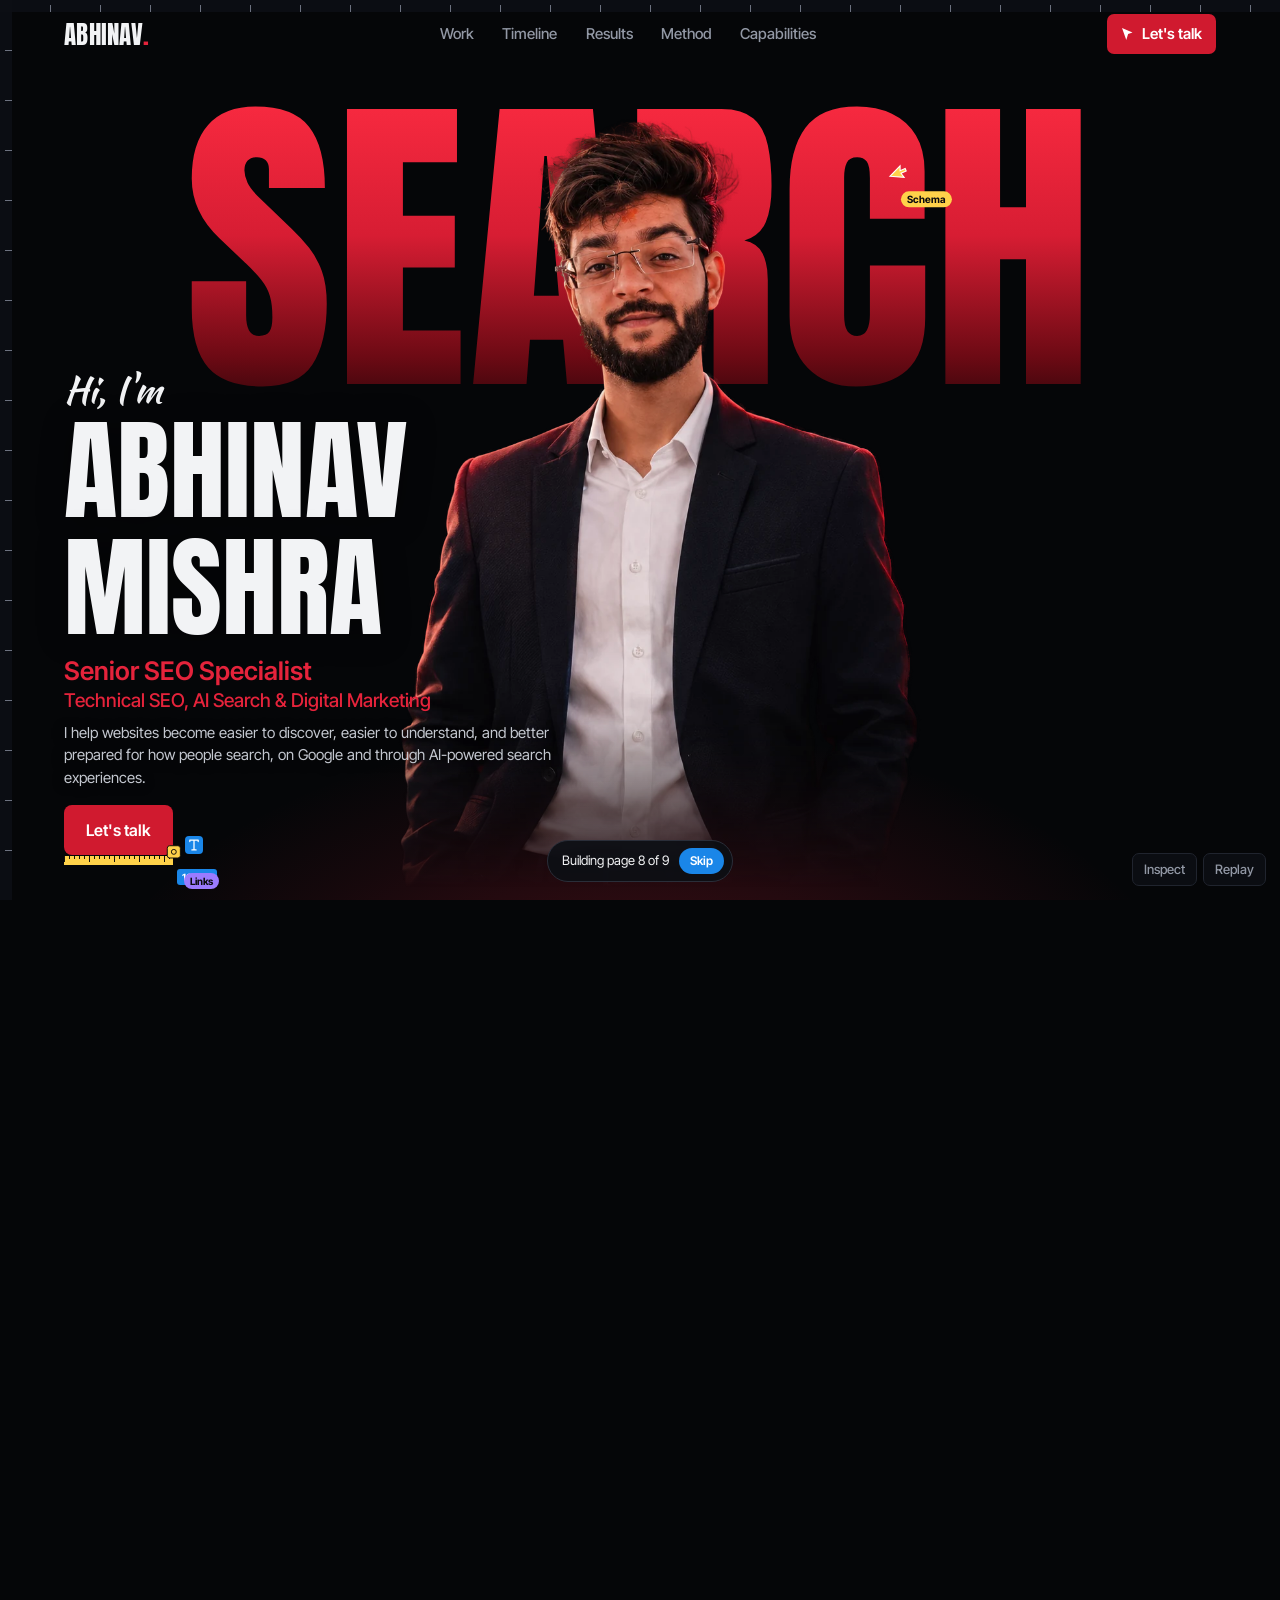
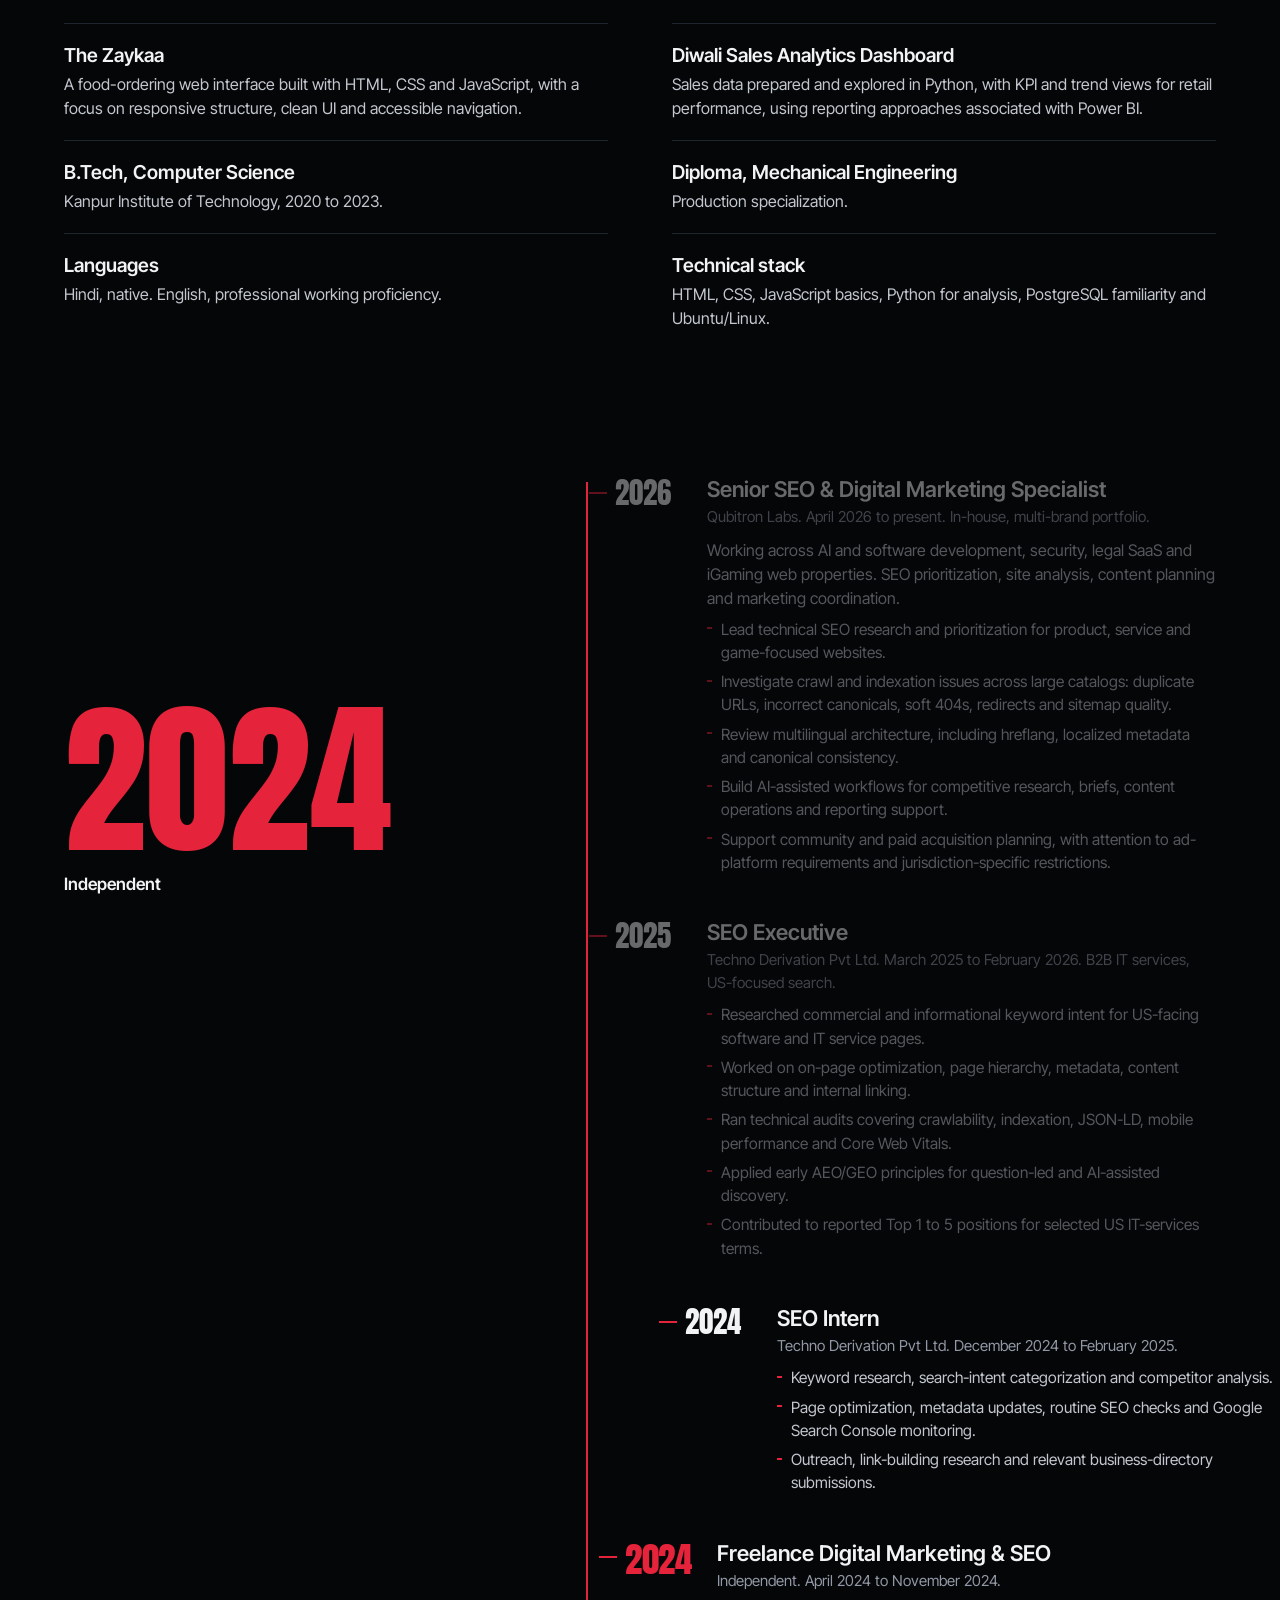
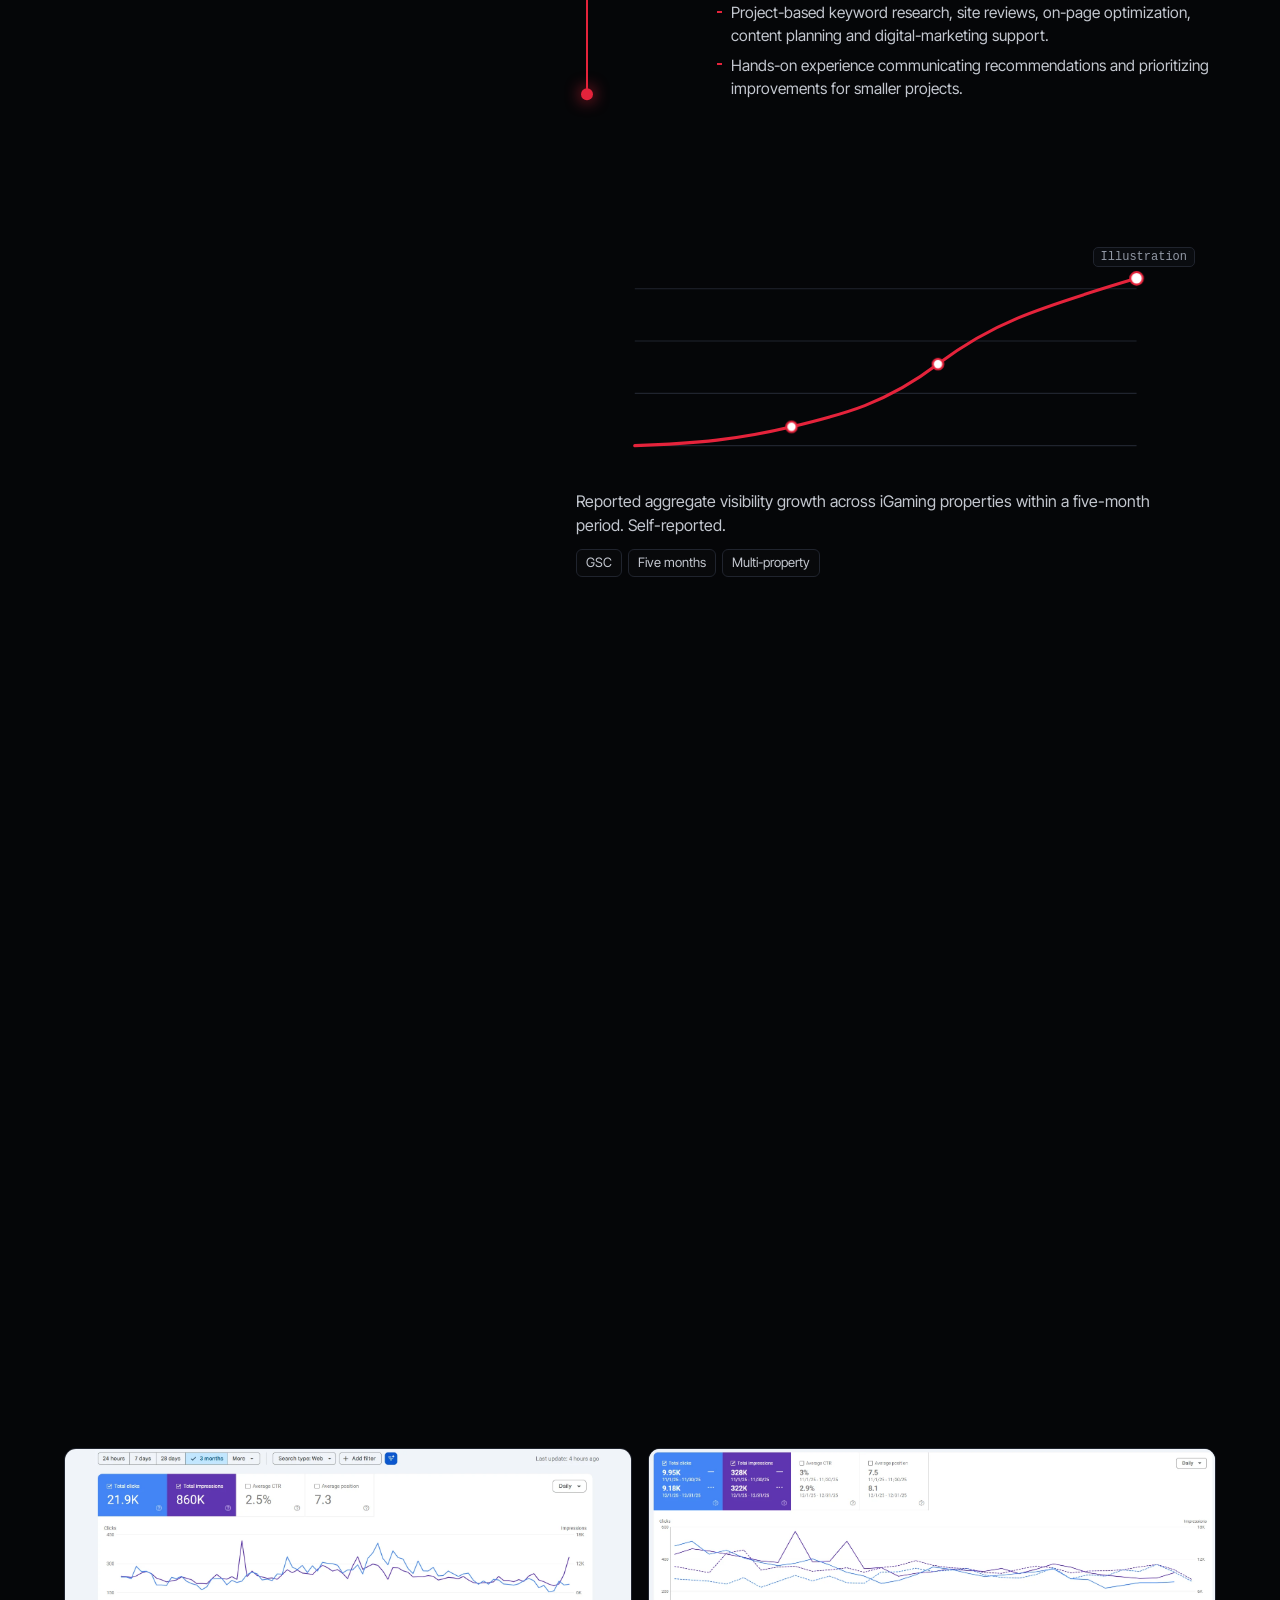
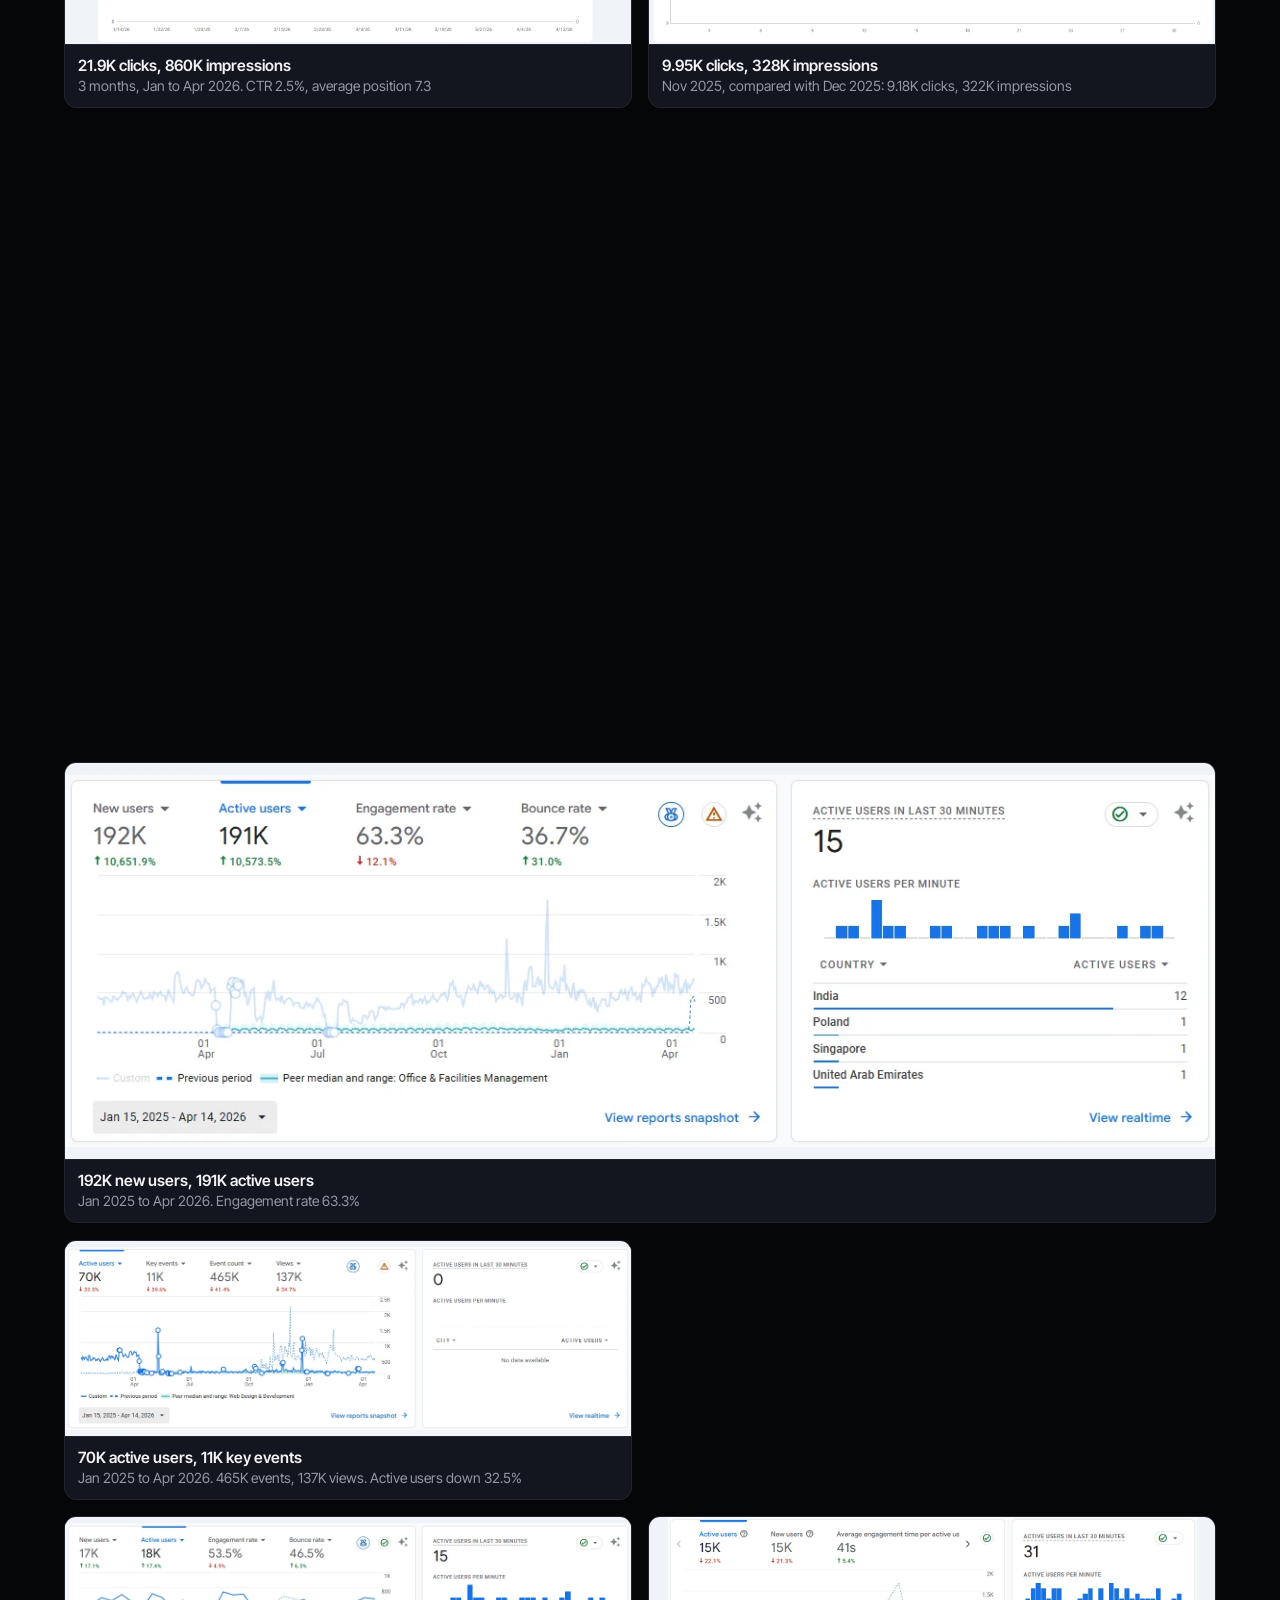
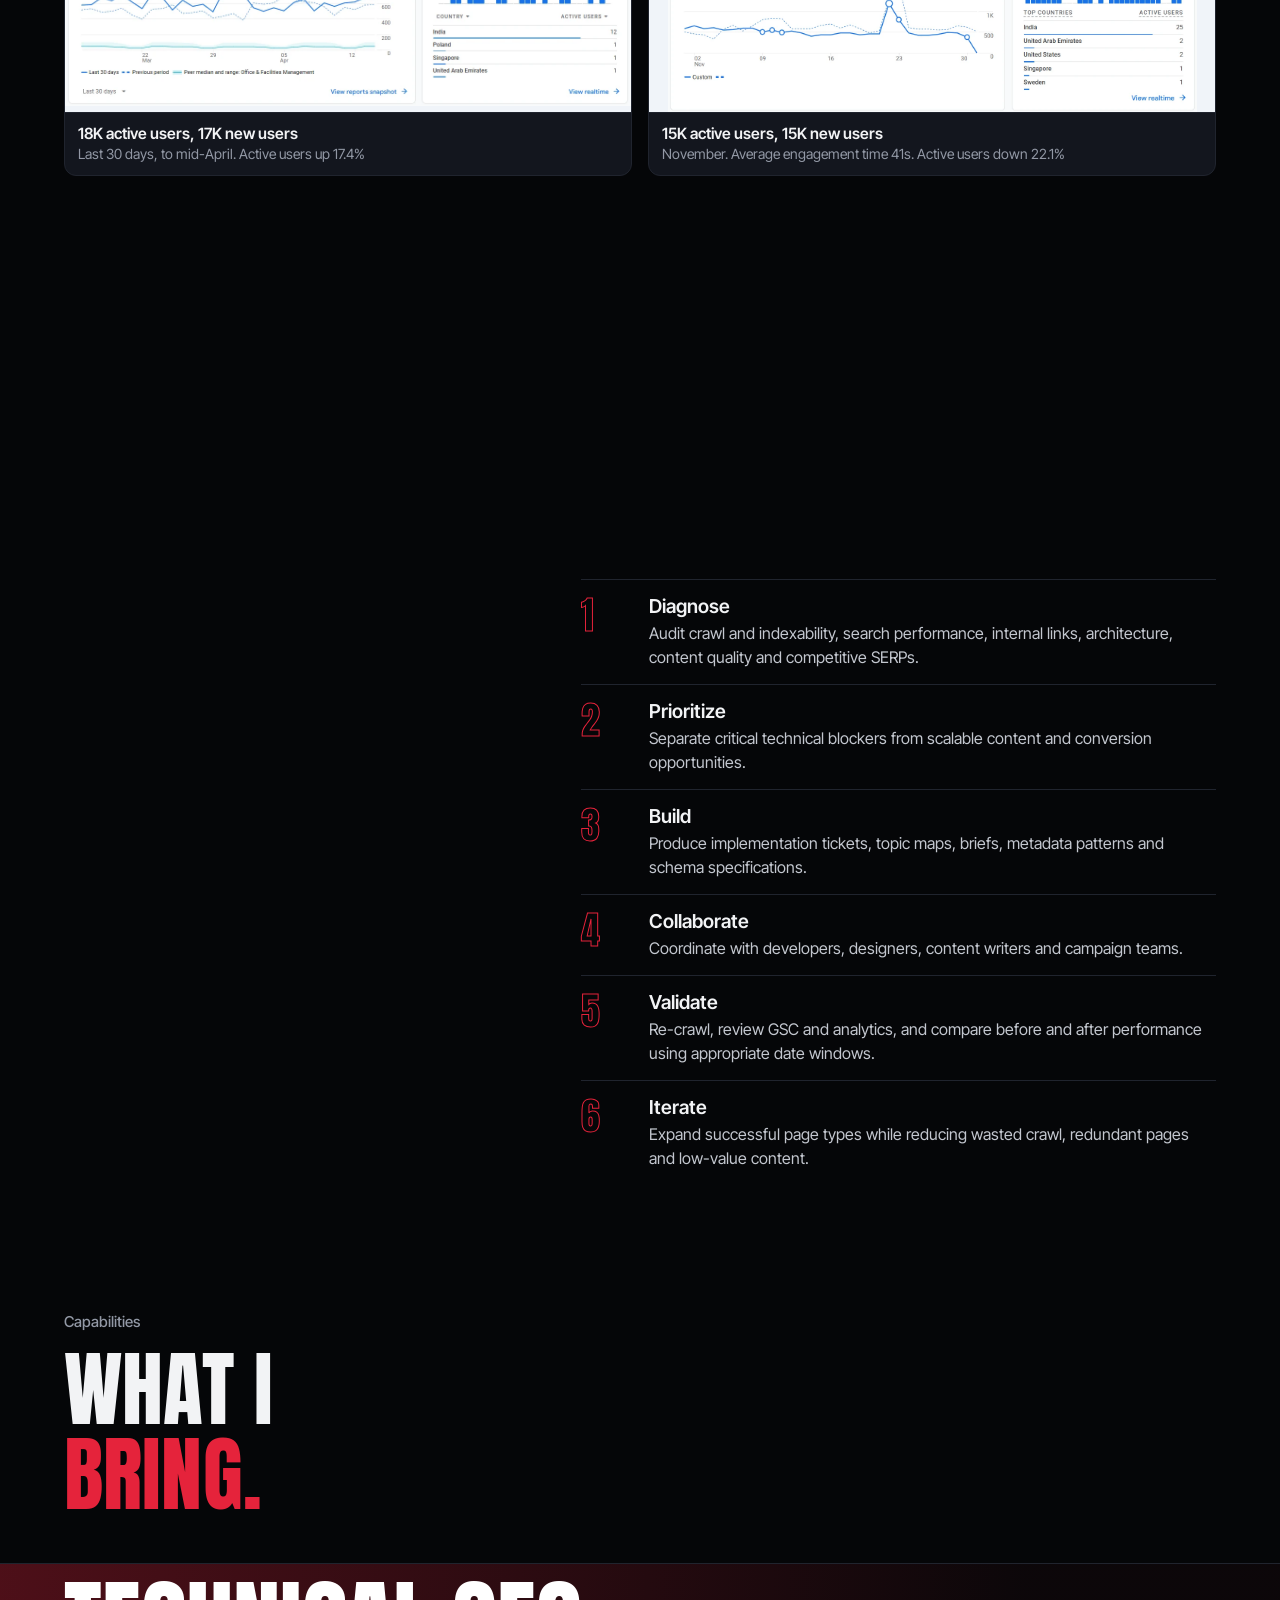
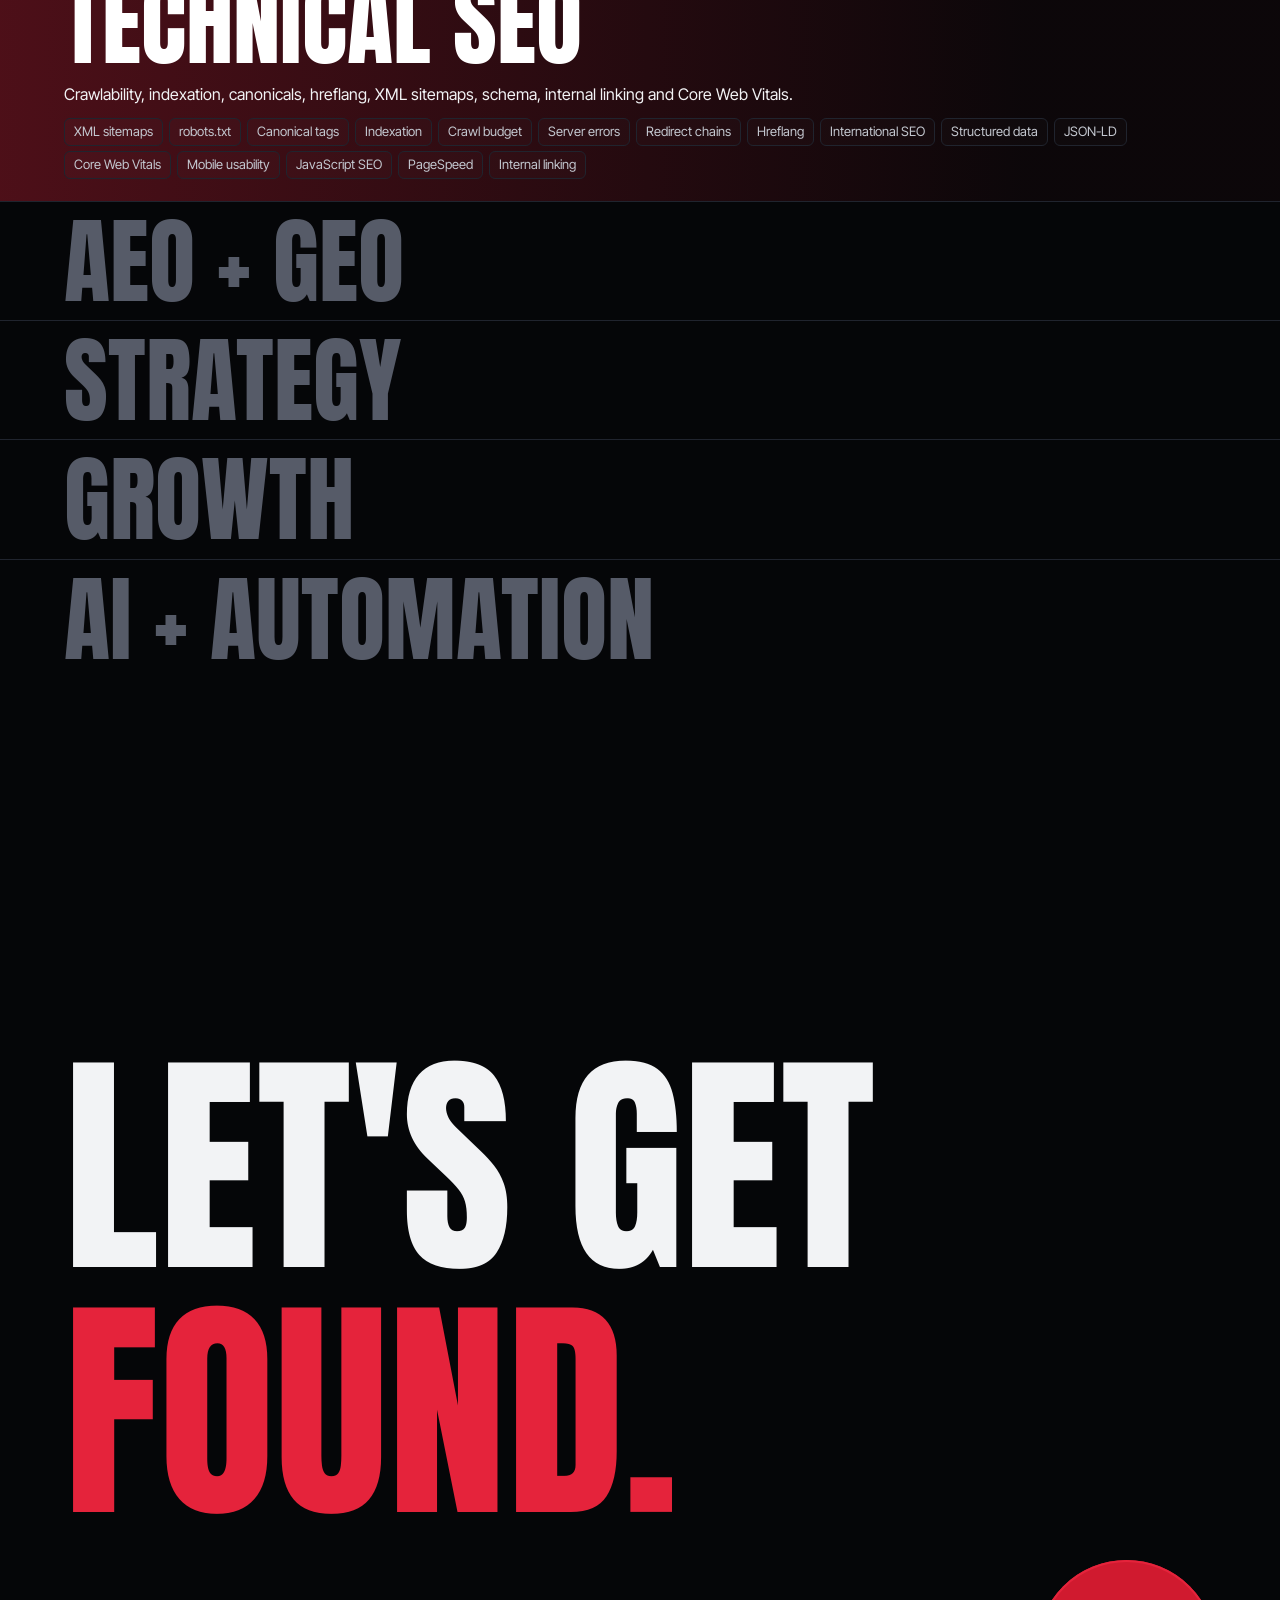
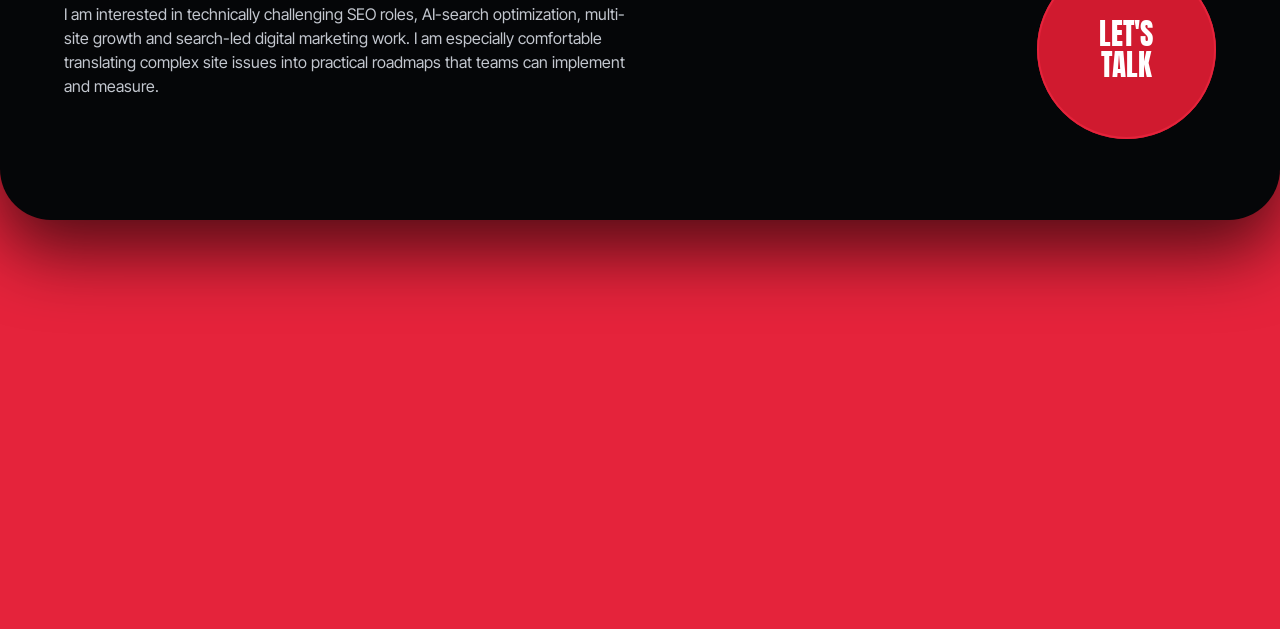
==== index.html @ cfa9cfb9 "Add WhatsApp and icons to contact modal and footer links Co-Authored-By: Claude Fable 5.1 <noreply@a" ====
<!doctype html>
<html lang="en">
<head>
<meta charset="utf-8">
<meta name="viewport" content="width=device-width, initial-scale=1, viewport-fit=cover">
<meta name="google-site-verification" content="tgTrkOu3B8hk2SzFfJ4YdF26aa3QffpobRJGkD2yYIs" />
<title>Abhinav Mishra | Senior SEO Specialist, Technical SEO &amp; AI Search</title>
<meta name="description" content="Abhinav Mishra is a Senior SEO Specialist in Jaipur working across technical SEO, AI search optimization (AEO/GEO), international websites and paid acquisition.">
<meta name="author" content="Abhinav Mishra">
<meta name="theme-color" content="#050608">
<link rel="canonical" href="https://abhinavmishra81127-tech.github.io/portfolio/">
<meta property="og:type" content="profile">
<meta property="og:url" content="https://abhinavmishra81127-tech.github.io/portfolio/">
<meta property="og:image" content="https://abhinavmishra81127-tech.github.io/portfolio/assets/images/og.jpg">
<meta property="og:image:width" content="1200">
<meta property="og:image:height" content="630">
<meta property="og:image:alt" content="Abhinav Mishra, Senior SEO Specialist">
<meta property="og:title" content="Abhinav Mishra | Senior SEO Specialist">
<meta property="og:description" content="Helping websites become easier to discover, easier to understand and better prepared for how people search, on Google and through AI-powered search.">
<meta name="twitter:card" content="summary_large_image">
<meta name="twitter:image" content="https://abhinavmishra81127-tech.github.io/portfolio/assets/images/og.jpg">
<script>
/* Decides the build state before first paint, and guarantees the page can never stay blank. */
(function () {
  var d = document.documentElement;
  var bot = /bot|crawl|spider|slurp|lighthouse|pagespeed|facebookexternalhit|embedly|preview/i.test(navigator.userAgent);
  var still = window.matchMedia && matchMedia('(prefers-reduced-motion: reduce)').matches;
  d.classList.add('js');
  if (bot || still || /[?&]nobuild/.test(location.search)) { d.classList.add('nobuild'); return; }
  d.classList.add('building');
  setTimeout(function () {
    if (!window.__buildStarted) { d.classList.remove('building'); d.classList.add('nobuild'); }
  }, 4000);
})();
</script>
<link rel="preload" href="assets/fonts/anton.woff2" as="font" type="font/woff2" crossorigin>
<link rel="stylesheet" href="css/style.css">
<noscript><style>.slot img{opacity:1}</style></noscript>
<script type="application/ld+json">
{
  "@context": "https://schema.org",
  "@type": "Person",
  "name": "Abhinav Mishra",
  "jobTitle": "Senior SEO Specialist",
  "description": "SEO and digital marketing specialist working across technical SEO, AI search optimization, international websites and paid acquisition.",
  "email": "mailto:abhinavmishra0284@gmail.com",
  "telephone": "+91-93358-64465",
  "address": { "@type": "PostalAddress", "addressLocality": "Jaipur", "addressCountry": "IN" },
  "url": "https://abhinavmishra81127-tech.github.io/portfolio/",
  "worksFor": { "@type": "Organization", "name": "Qubitron Labs", "url": "https://qubitronlabs.com/" },
  "alumniOf": { "@type": "CollegeOrUniversity", "name": "Kanpur Institute of Technology" },
  "knowsAbout": ["Technical SEO", "Answer Engine Optimization", "Generative Engine Optimization", "International SEO", "Structured Data", "Core Web Vitals", "Performance Marketing"],
  "knowsLanguage": ["Hindi", "English"],
  "sameAs": ["https://linkedin.com/in/abhinavmishra000", "https://github.com/abhinavmishraaa"]
}
</script>
</head>
<body>
<a class="skip" href="#work">Skip to content</a>
<div class="progress" aria-hidden="true"><i id="progress"></i></div>

<header class="nav" id="nav" data-job data-hero="0" data-tool="Frame">
  <a class="logo" href="#top" data-b="small" aria-label="Abhinav Mishra, back to top">ABHINAV<span>.</span></a>
  <nav aria-label="Sections" data-b="items" data-anim="drop">
    <a href="#work" data-nav="work">Work</a>
    <a href="#timeline" data-nav="timeline">Timeline</a>
    <a href="#results" data-nav="results">Results</a>
    <a href="#method" data-nav="method">Method</a>
    <a href="#capabilities" data-nav="capabilities">Capabilities</a>
  </nav>
  <button class="btn btn-sm" type="button" data-b="btn" data-open-contact>
    <svg width="13" height="14" viewBox="0 0 13 14" aria-hidden="true"><path d="M1 1l10.5 4.6-4.4 1.5L5.3 13z" fill="#fff"/></svg>
    Let's talk
  </button>
</header>

<div class="page" id="page">
<main id="top">

<!-- HERO -->
<section class="hero" id="hero" aria-labelledby="hero-name">
  <div class="hero-glow" id="heroGlow" aria-hidden="true"></div>

  <div class="hero-word-layer" id="layerWord" aria-hidden="true">
    <div class="hero-word" data-b="word" data-hero="1" data-tool="Shape" data-guides>SEARCH</div>
  </div>

  <div class="hero-portrait-layer" id="layerPortrait">
    <figure class="slot portrait" data-b="box" data-wipe="down" data-hero="2" data-tool="Image">
      <svg class="portrait-ph" viewBox="0 0 700 900" preserveAspectRatio="xMidYMax meet" aria-hidden="true">
        <defs>
          <linearGradient id="phFill" x1="0" y1="0" x2="0" y2="1">
            <stop offset="0" stop-color="#1b1f29"/><stop offset="1" stop-color="#0a0c10"/>
          </linearGradient>
        </defs>
        <path d="M350 118c-76 0-128 58-128 136 0 56 22 106 56 136 8 8 10 18 10 28v30c0 24-14 40-38 50l-120 48C74 570 40 622 40 700v200h620V700c0-78-34-130-90-154l-120-48c-24-10-38-26-38-50v-30c0-10 2-20 10-28 34-30 56-80 56-136 0-78-52-136-128-136z" fill="url(#phFill)" stroke="#e5233b" stroke-opacity=".55" stroke-width="2"/>
      </svg>
      <span class="slot-tag">Portrait goes here</span>
      <img src="assets/images/portrait.webp" width="1122" height="1402" alt="Portrait of Abhinav Mishra" fetchpriority="high" onload="this.classList.add('loaded');this.parentNode.classList.add('filled')" onerror="this.remove()">
    </figure>
  </div>

  <div class="hero-text" id="layerText">
    <div data-job data-hero="3" data-tool="Text">
      <p class="greeting" data-b="text">Hi, I'm</p>
      <h1 class="hero-name" id="hero-name" data-b="head">Abhinav<br>Mishra</h1>
    </div>
    <div data-job data-hero="4" data-tool="Text" id="heroLower">
      <p class="hero-role" data-b="text" id="heroRole">Senior SEO Specialist<span class="role-sub">Technical SEO, AI Search &amp; Digital Marketing</span></p>
      <p class="hero-intro" data-b="text">I help websites become easier to discover, easier to understand, and better prepared for how people search, on Google and through AI-powered search experiences.</p>
      <div class="hero-cta">
        <button class="btn" type="button" data-b="btn" data-open-contact>Let's talk</button>
        <a class="btn btn-ghost" href="#work" data-b="btn">See the work</a>
      </div>
    </div>
  </div>

  <div class="hero-stats-layer" id="layerStats">
    <div class="stats" id="stats" data-b="group" data-hero="5" data-tool="Frame" data-event>
      <div class="stat-row" role="tablist" aria-label="Headline numbers">
        <button class="stat" type="button" role="tab" data-to="300" data-suffix="K" aria-selected="false"><span class="stat-num">300K</span></button>
        <button class="stat" type="button" role="tab" data-to="80" data-suffix="+" aria-selected="false"><span class="stat-num">80+</span></button>
        <button class="stat" type="button" role="tab" data-to="8000" data-suffix="+" aria-selected="false"><span class="stat-num">8,000+</span></button>
      </div>
      <div class="stat-rule"><i id="statBar"></i></div>
      <div class="stat-details">
        <div class="stat-detail" role="tabpanel">
          <b>Organic impressions, 0 to 300K</b>
          <div class="notches" aria-label="Five month period"><i></i><i></i><i></i><i></i><i></i></div>
          <span>Reported across iGaming properties in five months. Self-reported.</span>
        </div>
        <div class="stat-detail" role="tabpanel">
          <b>Active depositing players</b>
          <div class="drops"><em>Organic</em><em>Paid</em></div>
          <span>Reported acquisitions across both channels. Self-reported.</span>
        </div>
        <div class="stat-detail" role="tabpanel">
          <b>Game pages in technical scope</b>
          <div class="drops"><em>18 languages</em><em>Large catalog</em></div>
          <span>This is project scope, not a claim that every page was indexed.</span>
        </div>
      </div>
    </div>
  </div>
</section>

<!-- ABOUT -->
<section class="section about" id="about" aria-labelledby="about-h">
  <div class="split">
    <div data-job>
      <p class="label" data-b="text">About</p>
      <h2 class="h-section" id="about-h" data-b="head">Search work,<br><span class="hl">start to finish.</span></h2>
    </div>
    <div class="about-copy" data-job>
      <p data-b="text">I am an SEO and digital marketing specialist with experience across AI and software development, B2B IT services, legal technology, e-commerce and crypto iGaming. My work combines technical SEO, search strategy, analytics and AI-assisted workflows to solve complex website visibility problems.</p>
      <p data-b="text">I have worked with large gaming catalogs, multilingual URLs, product and service pages, and competitive international search markets. I enjoy working closely with developers and content teams to turn technical findings into practical fixes.</p>
      <p class="about-note" data-b="text"><b>2+ years</b> in digital marketing and SEO, across agency, in-house and freelance work. Based in Jaipur, India.</p>
    </div>
  </div>
</section>

<!-- WORK -->
<section class="section" id="work" aria-labelledby="work-h">
  <div class="sec-head" data-job>
    <p class="label" data-b="text">Selected work</p>
    <h2 class="h-section" id="work-h" data-b="head">Six projects.<br><span class="hl">One way of working.</span></h2>
  </div>

  <div class="cards">

    <article class="card" style="--accent:#4f9dff" data-card="qubitron" data-job data-b="box" data-wipe="diag">
      <div class="card-glow" aria-hidden="true"></div><i class="hdl tl"></i><i class="hdl tr"></i><i class="hdl bl"></i><i class="hdl br"></i>
      <span class="card-no" aria-hidden="true">01</span>
      <div class="frame" data-b="box" data-wipe="down">
        <div class="frame-bar"><i></i><i></i><i></i><span>qubitronlabs.com</span><button class="sys" type="button" aria-pressed="false">System</button></div>
        <div class="screen slot">
          <div class="skeleton" aria-hidden="true"><i></i><i></i><i></i><i></i></div>
          <img src="assets/images/work-qubitron.webp" width="1200" height="750" alt="Qubitron Labs website" loading="lazy" onload="this.classList.add('loaded')" onerror="this.remove()">
        </div>
      </div>
      <span class="tag" data-b="items" data-anim="clip"><span>AI + software</span></span>
      <h3 class="card-title" data-b="text">Qubitron Labs</h3>
      <p class="card-line" data-b="text">Search-intent page themes for AI and software engineering services, with technical audits and search-friendly specs for developers.</p>
      <div class="chips" data-b="items" data-anim="pop"><span>B2B SEO</span><span>Topical architecture</span><span>AEO/GEO planning</span></div>
      <div class="card-actions">
        <button class="btn btn-sm" type="button" data-b="btn" data-case="qubitron">Case study</button>
        <a class="btn btn-sm btn-ghost" href="https://qubitronlabs.com/" target="_blank" rel="noopener" data-b="btn">Visit site</a>
      </div>
      <div class="case-body" id="case-qubitron" hidden>
        <p class="label">Case study 01. AI software development and B2B technology services</p>
        <h3>Qubitron Labs: AI &amp; Software Engineering</h3>
        <p><b>Engagement:</b> Current employer portfolio.</p>
        <p><b>SEO focus:</b> product and service discoverability, clear solution positioning and organic opportunity mapping.</p>
        <h4>My work and relevant scope</h4>
        <ul>
          <li>Group AI/software engineering, web/mobile development and related service offerings into search-intent-led page themes.</li>
          <li>Plan service-page metadata, headings, structured content and contextual internal links.</li>
          <li>Research informational and commercial queries that connect technology solutions with prospective business customers.</li>
          <li>Prioritize technical audits and search-friendly content specifications for development teams.</li>
        </ul>
        <h4>Skills demonstrated</h4>
        <p>B2B SEO, topical architecture, commercial keyword research, technical auditing, AEO/GEO page planning.</p>
      </div>
    </article>

    <article class="card" style="--accent:#f5814d" data-card="igaming" data-job data-b="box" data-wipe="diag">
      <div class="card-glow" aria-hidden="true"></div><i class="hdl tl"></i><i class="hdl tr"></i><i class="hdl bl"></i><i class="hdl br"></i>
      <span class="card-no" aria-hidden="true">02</span>
      <div class="frame" data-b="box" data-wipe="down">
        <div class="frame-bar"><i></i><i></i><i></i><span>rillex.com + 4 brands</span><button class="sys" type="button" aria-pressed="false">System</button></div>
        <div class="screen slot">
          <div class="skeleton" aria-hidden="true"><i></i><i></i><i></i><i></i></div>
          <img src="assets/images/work-igaming.webp" width="1200" height="750" alt="Multi-brand iGaming websites" loading="lazy" onload="this.classList.add('loaded')" onerror="this.remove()">
        </div>
      </div>
      <span class="tag" data-b="items" data-anim="clip"><span>Crypto iGaming</span></span>
      <h3 class="card-title" data-b="text">Multi-Brand iGaming</h3>
      <p class="card-line" data-b="text">Technical SEO and acquisition across thousands of game, category, provider and promotion URLs in international markets.</p>
      <div class="chips" data-b="items" data-anim="pop"><span>Enterprise-scale SEO</span><span>Multilingual</span><span>Search analytics</span></div>
      <div class="card-actions">
        <button class="btn btn-sm" type="button" data-b="btn" data-case="igaming">Case study</button>
      </div>
      <div class="case-body" id="case-igaming" hidden>
        <p class="label">Case study 02. Crypto casinos, sportsbooks and online gaming</p>
        <h3>Multi-Brand iGaming: Technical SEO &amp; Acquisition</h3>
        <p><b>Engagement:</b> Multi-brand Qubitron Labs portfolio.</p>
        <h4>Websites</h4>
        <ul>
          <li><a href="https://rillex.com/" target="_blank" rel="noopener">RILLEX</a>, crypto casino and sportsbook.</li>
          <li><a href="https://rhinobetting.com/" target="_blank" rel="noopener">RhinoBetting</a>, crypto casino, sportsbook and gaming catalog.</li>
          <li><a href="https://rubberluck.com/" target="_blank" rel="noopener">RubberLuck</a>, iGaming website.</li>
          <li><a href="https://jutsu.casino/" target="_blank" rel="noopener">Jutsu Casino</a>, online casino platform.</li>
          <li><a href="https://rakemint.com/" target="_blank" rel="noopener">RakeMint</a>, crypto casino and sportsbook.</li>
        </ul>
        <h4>Challenges and workstreams</h4>
        <ul>
          <li>Discoverability for thousands of game, category, provider and promotion URLs.</li>
          <li>Duplicate and near-duplicate pages across game templates and languages.</li>
          <li>Canonical selection, redirect handling, error responses and crawl efficiency.</li>
          <li>Hreflang implementation and localization consistency across international versions.</li>
          <li>Structured data decisions for game, provider, website and supporting content pages.</li>
          <li>Search-intent mapping for high-competition casino and sportsbook queries.</li>
          <li>Paid, social and community-channel planning and creative production for eligible markets.</li>
        </ul>
        <h4>Process</h4>
        <ol>
          <li>Segment the URL inventory by template, game type, provider, language and indexability.</li>
          <li>Compare crawl findings against GSC coverage, sitemap status and organic-query data.</li>
          <li>Identify systemic causes: incorrect canonical targets, hreflang mismatch, thin templates, weak internal links or server errors.</li>
          <li>Convert findings into implementation tickets with examples, priorities and acceptance criteria.</li>
          <li>Validate fixes in crawls and GSC, then monitor indexation and acquisition trends.</li>
        </ol>
        <h4>Reported outcome</h4>
        <p>Aggregate iGaming visibility of up to <b>300,000 organic impressions over five months</b> and <b>80+ depositing users across acquisition channels</b>. These are self-reported, portfolio-level figures.</p>
        <h4>Skills demonstrated</h4>
        <p>Enterprise-scale technical SEO, multilingual SEO, programmatic-content planning, search analytics, performance-marketing coordination and AI workflow design.</p>
      </div>
    </article>

    <article class="card" style="--accent:#c8f542" data-card="qubitpilot" data-job data-b="box" data-wipe="diag">
      <div class="card-glow" aria-hidden="true"></div><i class="hdl tl"></i><i class="hdl tr"></i><i class="hdl bl"></i><i class="hdl br"></i>
      <span class="card-no" aria-hidden="true">03</span>
      <div class="frame" data-b="box" data-wipe="down">
        <div class="frame-bar"><i></i><i></i><i></i><span>qubitpilot.in</span><button class="sys" type="button" aria-pressed="false">System</button></div>
        <div class="screen slot">
          <div class="skeleton" aria-hidden="true"><i></i><i></i><i></i><i></i></div>
          <img src="assets/images/work-qubitpilot.webp" width="1200" height="750" alt="QubitPilot website" loading="lazy" onload="this.classList.add('loaded')" onerror="this.remove()">
        </div>
      </div>
      <span class="tag" data-b="items" data-anim="clip"><span>Legal-tech SaaS</span></span>
      <h3 class="card-title" data-b="text">QubitPilot</h3>
      <p class="card-line" data-b="text">Making product use cases understandable and searchable for two distinct audiences: advocates and chartered accountants in India.</p>
      <div class="chips" data-b="items" data-anim="pop"><span>SaaS keywords</span><span>Audience segments</span><span>AEO</span></div>
      <div class="card-actions">
        <button class="btn btn-sm" type="button" data-b="btn" data-case="qubitpilot">Case study</button>
        <a class="btn btn-sm btn-ghost" href="https://qubitpilot.in/" target="_blank" rel="noopener" data-b="btn">Visit site</a>
      </div>
      <div class="case-body" id="case-qubitpilot" hidden>
        <p class="label">Case study 03. Legal-tech and professional services SaaS</p>
        <h3>QubitPilot: Legal &amp; CA Practice Management</h3>
        <p><b>Audience:</b> Advocates, chartered accountants and professional firms in India.</p>
        <p><b>SEO focus:</b> making product use cases understandable and searchable for two distinct professional audiences.</p>
        <h4>Relevant workstreams</h4>
        <ul>
          <li>Separate advocate-focused and CA-focused search intents, service terms and user questions.</li>
          <li>Organize feature and use-case keywords into product landing pages and supporting content themes.</li>
          <li>Build answer-led page outlines around specific workflows, benefits and FAQs.</li>
          <li>Develop internal-link pathways between relevant features, industries and educational resources.</li>
        </ul>
        <h4>Skills demonstrated</h4>
        <p>SaaS keyword research, audience segmentation, product-led content planning and AEO.</p>
      </div>
    </article>

    <article class="card" style="--accent:#3ddc84" data-card="sequrity" data-job data-b="box" data-wipe="diag">
      <div class="card-glow" aria-hidden="true"></div><i class="hdl tl"></i><i class="hdl tr"></i><i class="hdl bl"></i><i class="hdl br"></i>
      <span class="card-no" aria-hidden="true">04</span>
      <div class="frame" data-b="box" data-wipe="down">
        <div class="frame-bar"><i></i><i></i><i></i><span>security.qubitronlabs.com</span><button class="sys" type="button" aria-pressed="false">System</button></div>
        <div class="screen slot">
          <div class="skeleton" aria-hidden="true"><i></i><i></i><i></i><i></i></div>
          <img src="assets/images/work-sequrity.webp" width="1200" height="750" alt="Sequrity website" loading="lazy" onload="this.classList.add('loaded')" onerror="this.remove()">
        </div>
      </div>
      <span class="tag" data-b="items" data-anim="clip"><span>Security services</span></span>
      <h3 class="card-title" data-b="text">Sequrity</h3>
      <p class="card-line" data-b="text">Technical positioning and discoverability planning for reverse-engineering-related services. Marketing and SEO positioning only.</p>
      <div class="chips" data-b="items" data-anim="pop"><span>Technical intent</span><span>Query mapping</span><span>Expert review</span></div>
      <div class="card-actions">
        <button class="btn btn-sm" type="button" data-b="btn" data-case="sequrity">Case study</button>
        <a class="btn btn-sm btn-ghost" href="https://security.qubitronlabs.com/" target="_blank" rel="noopener" data-b="btn">Visit site</a>
      </div>
      <div class="case-body" id="case-sequrity" hidden>
        <p class="label">Case study 04. Technical and security services</p>
        <h3>Sequrity: Reverse Engineering &amp; Security</h3>
        <p><b>SEO focus:</b> technical positioning and discoverability planning for reverse-engineering-related services.</p>
        <h4>Relevant workstreams</h4>
        <ul>
          <li>Clarify audience, service terminology and technical search intent.</li>
          <li>Map service-specific queries to appropriate landing pages and explanatory resources.</li>
          <li>Plan credible, technically precise content and navigation that can be reviewed by subject-matter experts.</li>
        </ul>
        <p><b>Scope note:</b> marketing and SEO positioning only. This is not a claim of personally performing reverse-engineering work.</p>
      </div>
    </article>

    <article class="card" style="--accent:#c15cff" data-card="rise" data-job data-b="box" data-wipe="diag">
      <div class="card-glow" aria-hidden="true"></div><i class="hdl tl"></i><i class="hdl tr"></i><i class="hdl bl"></i><i class="hdl br"></i>
      <span class="card-no" aria-hidden="true">05</span>
      <div class="frame" data-b="box" data-wipe="down">
        <div class="frame-bar"><i></i><i></i><i></i><span>risejewels.com</span><button class="sys" type="button" aria-pressed="false">System</button></div>
        <div class="screen slot">
          <div class="skeleton" aria-hidden="true"><i></i><i></i><i></i><i></i></div>
          <img src="assets/images/work-rise.webp" width="1200" height="750" alt="Rise Jewels website" loading="lazy" onload="this.classList.add('loaded')" onerror="this.remove()">
        </div>
      </div>
      <span class="tag" data-b="items" data-anim="clip"><span>E-commerce</span></span>
      <h3 class="card-title" data-b="text">Rise Jewels</h3>
      <p class="card-line" data-b="text">International e-commerce SEO for a jewelry brand, with markets referenced across the US, UAE and India.</p>
      <div class="chips" data-b="items" data-anim="pop"><span>Product SEO</span><span>Audits</span><span>International</span></div>
      <div class="card-actions">
        <button class="btn btn-sm" type="button" data-b="btn" data-case="rise">Case study</button>
        <a class="btn btn-sm btn-ghost" href="https://risejewels.com/" target="_blank" rel="noopener" data-b="btn">Visit site</a>
      </div>
      <div class="case-body" id="case-rise" hidden>
        <p class="label">Case study 05. Jewelry and e-commerce</p>
        <h3>Rise Jewels: International E-commerce SEO</h3>
        <p><b>Markets referenced:</b> US, UAE and India.</p>
        <h4>Relevant workstreams</h4>
        <ul>
          <li>Site crawl analysis and audit prioritization.</li>
          <li>Product and category search intent and metadata restructuring.</li>
          <li>Indexation, canonical and crawl diagnostics.</li>
          <li>On-page optimization, performance checks and internal linking.</li>
          <li>International content and discoverability considerations.</li>
        </ul>
        <h4>Skills demonstrated</h4>
        <p>Product and category SEO, e-commerce audits, indexing analysis and international targeting.</p>
      </div>
    </article>

    <article class="card" style="--accent:#56e0ff" data-card="techno" data-job data-b="box" data-wipe="diag">
      <div class="card-glow" aria-hidden="true"></div><i class="hdl tl"></i><i class="hdl tr"></i><i class="hdl bl"></i><i class="hdl br"></i>
      <span class="card-no" aria-hidden="true">06</span>
      <div class="frame" data-b="box" data-wipe="down">
        <div class="frame-bar"><i></i><i></i><i></i><span>Techno Derivation</span><button class="sys" type="button" aria-pressed="false">System</button></div>
        <div class="screen slot">
          <div class="skeleton" aria-hidden="true"><i></i><i></i><i></i><i></i></div>
          <img src="assets/images/work-techno.webp" width="1200" height="750" alt="Techno Derivation project" loading="lazy" onload="this.classList.add('loaded')" onerror="this.remove()">
        </div>
      </div>
      <span class="tag" data-b="items" data-anim="clip"><span>US IT services</span></span>
      <h3 class="card-title" data-b="text">Techno Derivation</h3>
      <p class="card-line" data-b="text">Aligning service pages with US search intent. Selected keywords reported reaching Top 1 to 5 positions.</p>
      <div class="chips" data-b="items" data-anim="pop"><span>Commercial intent</span><span>Schema</span><span>Rank tracking</span></div>
      <div class="card-actions">
        <button class="btn btn-sm" type="button" data-b="btn" data-case="techno">Case study</button>
      </div>
      <div class="case-body" id="case-techno" hidden>
        <p class="label">Case study 06. B2B technology services</p>
        <h3>Techno Derivation: US IT Services</h3>
        <p><b>Role:</b> SEO Executive and SEO Intern.</p>
        <h4>Approach</h4>
        <ul>
          <li>Understand service-page commercial intent and relevant US SERP competition.</li>
          <li>Align on-page content, schema, supporting pages and internal links with the searcher's task.</li>
          <li>Audit technical barriers and monitor keyword and landing-page performance.</li>
        </ul>
        <h4>Reported outcome</h4>
        <p>Selected keywords reaching <b>Top 1 to 5</b> positions. Self-reported.</p>
      </div>
    </article>

  </div>
</section>

<!-- ALSO -->
<section class="section also" id="also" aria-labelledby="also-h">
  <div class="sec-head" data-job>
    <p class="label" data-b="text">Also</p>
    <h2 class="h-section" id="also-h" data-b="head">Beyond<br><span class="hl">the SERP.</span></h2>
  </div>
  <div class="also-list">
    <div class="also-row" data-b="ride" data-ride="row"><h3>The Zaykaa</h3><p>A food-ordering web interface built with HTML, CSS and JavaScript, with a focus on responsive structure, clean UI and accessible navigation.</p></div>
    <div class="also-row" data-b="ride" data-ride="row"><h3>Diwali Sales Analytics Dashboard</h3><p>Sales data prepared and explored in Python, with KPI and trend views for retail performance, using reporting approaches associated with Power BI.</p></div>
    <div class="also-row" data-b="ride" data-ride="row"><h3>B.Tech, Computer Science</h3><p>Kanpur Institute of Technology, 2020 to 2023.</p></div>
    <div class="also-row" data-b="ride" data-ride="row"><h3>Diploma, Mechanical Engineering</h3><p>Production specialization.</p></div>
    <div class="also-row" data-b="ride" data-ride="row"><h3>Languages</h3><p>Hindi, native. English, professional working proficiency.</p></div>
    <div class="also-row" data-b="ride" data-ride="row"><h3>Technical stack</h3><p>HTML, CSS, JavaScript basics, Python for analysis, PostgreSQL familiarity and Ubuntu/Linux.</p></div>
  </div>
</section>

<!-- TIMELINE -->
<section class="section timeline" id="timeline" aria-labelledby="timeline-h">
  <div class="tl-left">
    <div class="tl-sticky">
      <div data-job>
        <p class="label" data-b="text">Timeline</p>
        <h2 class="h-section" id="timeline-h" data-b="head">How I<br><span class="hl">got here.</span></h2>
      </div>
      <div class="tl-year" id="tlYear" aria-hidden="true"></div>
      <p class="tl-current" id="tlCurrent" aria-live="off">Qubitron Labs</p>
    </div>
  </div>
  <ol class="tl-right" id="tlRows">
    <li class="tl-rail" aria-hidden="true"><i id="railFill"></i><b id="railDot"></b></li>
    <li class="tl-row" data-year="2026" data-b="ride" data-ride="tl" data-org="Qubitron Labs">
      <span class="tl-y">2026</span>
      <div>
        <h3>Senior SEO &amp; Digital Marketing Specialist</h3>
        <p class="tl-meta">Qubitron Labs. April 2026 to present. In-house, multi-brand portfolio.</p>
        <p>Working across AI and software development, security, legal SaaS and iGaming web properties. SEO prioritization, site analysis, content planning and marketing coordination.</p>
        <ul>
          <li>Lead technical SEO research and prioritization for product, service and game-focused websites.</li>
          <li>Investigate crawl and indexation issues across large catalogs: duplicate URLs, incorrect canonicals, soft 404s, redirects and sitemap quality.</li>
          <li>Review multilingual architecture, including hreflang, localized metadata and canonical consistency.</li>
          <li>Build AI-assisted workflows for competitive research, briefs, content operations and reporting support.</li>
          <li>Support community and paid acquisition planning, with attention to ad-platform requirements and jurisdiction-specific restrictions.</li>
        </ul>
      </div>
    </li>
    <li class="tl-row" data-year="2025" data-b="ride" data-ride="tl" data-org="Techno Derivation">
      <span class="tl-y">2025</span>
      <div>
        <h3>SEO Executive</h3>
        <p class="tl-meta">Techno Derivation Pvt Ltd. March 2025 to February 2026. B2B IT services, US-focused search.</p>
        <ul>
          <li>Researched commercial and informational keyword intent for US-facing software and IT service pages.</li>
          <li>Worked on on-page optimization, page hierarchy, metadata, content structure and internal linking.</li>
          <li>Ran technical audits covering crawlability, indexation, JSON-LD, mobile performance and Core Web Vitals.</li>
          <li>Applied early AEO/GEO principles for question-led and AI-assisted discovery.</li>
          <li>Contributed to reported Top 1 to 5 positions for selected US IT-services terms.</li>
        </ul>
      </div>
    </li>
    <li class="tl-row" data-year="2024" data-b="ride" data-ride="tl" data-org="Techno Derivation">
      <span class="tl-y">2024</span>
      <div>
        <h3>SEO Intern</h3>
        <p class="tl-meta">Techno Derivation Pvt Ltd. December 2024 to February 2025.</p>
        <ul>
          <li>Keyword research, search-intent categorization and competitor analysis.</li>
          <li>Page optimization, metadata updates, routine SEO checks and Google Search Console monitoring.</li>
          <li>Outreach, link-building research and relevant business-directory submissions.</li>
        </ul>
      </div>
    </li>
    <li class="tl-row" data-year="2024" data-b="ride" data-ride="tl" data-org="Independent">
      <span class="tl-y">2024</span>
      <div>
        <h3>Freelance Digital Marketing &amp; SEO</h3>
        <p class="tl-meta">Independent. April 2024 to November 2024.</p>
        <ul>
          <li>Project-based keyword research, site reviews, on-page optimization, content planning and digital-marketing support.</li>
          <li>Hands-on experience communicating recommendations and prioritizing improvements for smaller projects.</li>
        </ul>
      </div>
    </li>
  </ol>
</section>

<!-- RESULTS / FINDINGS -->
<section class="section findings" id="results" aria-labelledby="results-h">
  <div class="bench">
    <div class="bench-left">
      <div data-job>
        <p class="label" data-b="text">Selected results</p>
        <h2 class="h-findings" id="results-h" data-b="head">What moved,<br><span class="hl">and how I'd measure it.</span></h2>
      </div>
      <div class="f-list" role="tablist" aria-label="Results" data-b="group">
        <button class="f-item" type="button" role="tab" data-mark="0→300K"><span class="f-mark">0→300K</span><span class="f-title">Organic impressions</span></button>
        <button class="f-item" type="button" role="tab" data-mark="TOP 1–5"><span class="f-mark">TOP 1–5</span><span class="f-title">US IT-services rankings</span></button>
        <button class="f-item" type="button" role="tab" data-mark="8K×18"><span class="f-mark">8K×18</span><span class="f-title">Pages × language variants</span></button>
      </div>
    </div>
    <div class="plate-wrap">
      <div class="plate" data-b="box" data-wipe="lr">
        <div class="pane" role="tabpanel">
          <div class="pane-draw">
            <span class="illus">Illustration</span>
            <svg viewBox="0 0 520 220" role="img" aria-label="Illustration of a rising line chart">
              <g class="gridlines"><path d="M20 40H500M20 90H500M20 140H500M20 190H500"/></g>
              <path class="draw" pathLength="1" style="--i:0" d="M20 190C80 188 120 184 170 172S260 150 310 112 400 60 500 30"/>
              <circle class="pop" style="--i:3" cx="170" cy="172" r="5"/><circle class="pop" style="--i:4" cx="310" cy="112" r="5"/><circle class="pop" style="--i:5" cx="500" cy="30" r="6"/>
            </svg>
          </div>
          <p>Reported aggregate visibility growth across iGaming properties within a five-month period. Self-reported.</p>
          <div class="chips"><span>GSC</span><span>Five months</span><span>Multi-property</span></div>
        </div>
        <div class="pane" role="tabpanel">
          <div class="pane-draw">
            <span class="illus">Illustration</span>
            <div class="ranks">
              <div style="--i:0"><b>1</b><i></i></div><div style="--i:1"><b>2</b><i></i></div><div style="--i:2"><b>3</b><i></i></div><div style="--i:3"><b>4</b><i></i></div><div style="--i:4"><b>5</b><i></i></div>
            </div>
          </div>
          <p>Reported positions for selected competitive US IT-services keywords. Self-reported.</p>
          <div class="chips"><span>US SERPs</span><span>Commercial intent</span><span>Service pages</span></div>
        </div>
        <div class="pane" role="tabpanel">
          <div class="pane-draw">
            <span class="illus">Illustration</span>
            <div class="cells" id="cells" aria-hidden="true"></div>
          </div>
          <p>Technical SEO scope: a large game catalog with an 18-language URL setup. Scope only, not a ranking or indexation result.</p>
          <div class="chips"><span>Hreflang</span><span>Canonicals</span><span>Segmented sitemaps</span></div>
        </div>
      </div>
      <p class="measure" data-b="text"><b>How I measure success:</b> qualified organic visibility, crawl and indexation health, relevant rankings, engaged sessions, conversions and sustainable acquisition, not impressions alone.</p>
    </div>
  </div>
</section>

<!-- EVIDENCE -->
<section class="section evidence" id="evidence" aria-labelledby="evidence-h">
  <div class="sec-head" data-job>
    <p class="label" data-b="text">Evidence</p>
    <h2 class="h-section" id="evidence-h" data-b="head">Numbers<br><span class="hl">need proof.</span></h2>
  </div>
  <div data-job><p class="ev-note" data-b="text">Screenshots from Google Search Console and Google Analytics, shown as captured. Site names are not shown. Reports can overlap, so the figures should not be added together. Select a report to enlarge it.</p></div>
  <div class="ev-group">
    <div data-job><h3 class="ev-group-h" data-b="text">Google Search Console</h3></div>
  <div class="ev-grid">
    <figure class="ev" data-b="box" data-wipe="down"><button class="ev-open" type="button" data-proof aria-label="Enlarge report: 51.8K clicks, 1.86M impressions"><img src="assets/images/evidence/report-01.webp" width="1482" height="558" alt="Google Search Console report: 51.8K clicks, 1.86M impressions. 6 months, Oct 2025 to Apr 2026. CTR 2.8%, average position 7.6" loading="lazy"></button><figcaption><b>51.8K clicks, 1.86M impressions</b><span>6 months, Oct 2025 to Apr 2026. CTR 2.8%, average position 7.6</span></figcaption></figure>
    <figure class="ev" data-b="box" data-wipe="down"><button class="ev-open" type="button" data-proof aria-label="Enlarge report: 22.4K clicks, 858K impressions"><img src="assets/images/evidence/report-02.webp" width="1553" height="520" alt="Google Search Console report: 22.4K clicks, 858K impressions. 6 months, Oct 2025 to Apr 2026. CTR 2.6%, average position 7.6" loading="lazy"></button><figcaption><b>22.4K clicks, 858K impressions</b><span>6 months, Oct 2025 to Apr 2026. CTR 2.6%, average position 7.6</span></figcaption></figure>
    <figure class="ev" data-b="box" data-wipe="down"><button class="ev-open" type="button" data-proof aria-label="Enlarge report: 21.9K clicks, 860K impressions"><img src="assets/images/evidence/report-03.webp" width="1482" height="572" alt="Google Search Console report: 21.9K clicks, 860K impressions. 3 months, Jan to Apr 2026. CTR 2.5%, average position 7.3" loading="lazy"></button><figcaption><b>21.9K clicks, 860K impressions</b><span>3 months, Jan to Apr 2026. CTR 2.5%, average position 7.3</span></figcaption></figure>
    <figure class="ev" data-b="box" data-wipe="down"><button class="ev-open" type="button" data-proof aria-label="Enlarge report: 9.95K clicks, 328K impressions"><img src="assets/images/evidence/report-07.webp" width="1545" height="533" alt="Google Search Console report: 9.95K clicks, 328K impressions. Nov 2025, compared with Dec 2025: 9.18K clicks, 322K impressions" loading="lazy"></button><figcaption><b>9.95K clicks, 328K impressions</b><span>Nov 2025, compared with Dec 2025: 9.18K clicks, 322K impressions</span></figcaption></figure>
    <figure class="ev" data-b="box" data-wipe="down"><button class="ev-open" type="button" data-proof aria-label="Enlarge report: 10.5K clicks, 6.07M impressions"><img src="assets/images/evidence/report-05.webp" width="1554" height="533" alt="Google Search Console report: 10.5K clicks, 6.07M impressions. 12 months, Apr 2025 to Apr 2026. CTR 0.2%, average position 23.4" loading="lazy"></button><figcaption><b>10.5K clicks, 6.07M impressions</b><span>12 months, Apr 2025 to Apr 2026. CTR 0.2%, average position 23.4</span></figcaption></figure>
    <figure class="ev" data-b="box" data-wipe="down"><button class="ev-open" type="button" data-proof aria-label="Enlarge report: 8.6K clicks, 572K impressions"><img src="assets/images/evidence/report-04.webp" width="1535" height="476" alt="Google Search Console report: 8.6K clicks, 572K impressions. 3 months, Aug to Nov 2025. CTR 1.5%, average position 9.4" loading="lazy"></button><figcaption><b>8.6K clicks, 572K impressions</b><span>3 months, Aug to Nov 2025. CTR 1.5%, average position 9.4</span></figcaption></figure>
    <figure class="ev" data-b="box" data-wipe="down"><button class="ev-open" type="button" data-proof aria-label="Enlarge report: 4.75K clicks, 4.15M impressions"><img src="assets/images/evidence/report-06.webp" width="1554" height="530" alt="Google Search Console report: 4.75K clicks, 4.15M impressions. 6 months, Oct 2025 to Apr 2026. CTR 0.1%, average position 13.7" loading="lazy"></button><figcaption><b>4.75K clicks, 4.15M impressions</b><span>6 months, Oct 2025 to Apr 2026. CTR 0.1%, average position 13.7</span></figcaption></figure>
    <figure class="ev" data-b="box" data-wipe="down"><button class="ev-open" type="button" data-proof aria-label="Enlarge report: 550 clicks, 323K impressions"><img src="assets/images/evidence/report-08.webp" width="1548" height="526" alt="Google Search Console report: 550 clicks, 323K impressions. 3 months, Aug to Nov 2025. CTR 0.2%, average position 45" loading="lazy"></button><figcaption><b>550 clicks, 323K impressions</b><span>3 months, Aug to Nov 2025. CTR 0.2%, average position 45</span></figcaption></figure>
  </div>
  </div>
  <div class="ev-group">
    <div data-job><h3 class="ev-group-h" data-b="text">Google Analytics</h3></div>
  <div class="ev-grid">
    <figure class="ev ev-feature" data-b="box" data-wipe="down"><button class="ev-open" type="button" data-proof aria-label="Enlarge report: 192K new users, 191K active users"><img src="assets/images/evidence/report-09.webp" width="1198" height="387" alt="Google Analytics report: 192K new users, 191K active users. Jan 2025 to Apr 2026. Engagement rate 63.3%" loading="lazy"></button><figcaption><b>192K new users, 191K active users</b><span>Jan 2025 to Apr 2026. Engagement rate 63.3%</span></figcaption></figure>
    <figure class="ev" data-b="box" data-wipe="down"><button class="ev-open" type="button" data-proof aria-label="Enlarge report: 70K active users, 11K key events"><img src="assets/images/evidence/report-11.webp" width="1198" height="387" alt="Google Analytics report: 70K active users, 11K key events. Jan 2025 to Apr 2026. 465K events, 137K views. Active users down 32.5%" loading="lazy"></button><figcaption><b>70K active users, 11K key events</b><span>Jan 2025 to Apr 2026. 465K events, 137K views. Active users down 32.5%</span></figcaption></figure>
    <figure class="ev" data-b="box" data-wipe="down"><button class="ev-open" type="button" data-proof aria-label="Enlarge report: 54K active users, 320K events"><img src="assets/images/evidence/report-10.webp" width="1198" height="387" alt="Google Analytics report: 54K active users, 320K events. Mar 2025 to Mar 2026. Active users up 369.4%" loading="lazy"></button><figcaption><b>54K active users, 320K events</b><span>Mar 2025 to Mar 2026. Active users up 369.4%</span></figcaption></figure>
    <figure class="ev" data-b="box" data-wipe="down"><button class="ev-open" type="button" data-proof aria-label="Enlarge report: 18K active users, 17K new users"><img src="assets/images/evidence/report-12.webp" width="1200" height="388" alt="Google Analytics report: 18K active users, 17K new users. Last 30 days, to mid-April. Active users up 17.4%" loading="lazy"></button><figcaption><b>18K active users, 17K new users</b><span>Last 30 days, to mid-April. Active users up 17.4%</span></figcaption></figure>
    <figure class="ev" data-b="box" data-wipe="down"><button class="ev-open" type="button" data-proof aria-label="Enlarge report: 15K active users, 15K new users"><img src="assets/images/evidence/report-14.webp" width="1394" height="514" alt="Google Analytics report: 15K active users, 15K new users. November. Average engagement time 41s. Active users down 22.1%" loading="lazy"></button><figcaption><b>15K active users, 15K new users</b><span>November. Average engagement time 41s. Active users down 22.1%</span></figcaption></figure>
    <figure class="ev" data-b="box" data-wipe="down"><button class="ev-open" type="button" data-proof aria-label="Enlarge report: 4.9K active users, 27K events"><img src="assets/images/evidence/report-13.webp" width="1200" height="388" alt="Google Analytics report: 4.9K active users, 27K events. March. New users up 141.5%" loading="lazy"></button><figcaption><b>4.9K active users, 27K events</b><span>March. New users up 141.5%</span></figcaption></figure>
    <figure class="ev" data-b="box" data-wipe="down"><button class="ev-open" type="button" data-proof aria-label="Enlarge report: 4.1K active users, 622 key events"><img src="assets/images/evidence/report-15.webp" width="1198" height="387" alt="Google Analytics report: 4.1K active users, 622 key events. Last 90 days, to mid-April. Active users down 54.6%" loading="lazy"></button><figcaption><b>4.1K active users, 622 key events</b><span>Last 90 days, to mid-April. Active users down 54.6%</span></figcaption></figure>
  </div>
  </div>
</section>

<!-- METHOD -->
<section class="section method" id="method" aria-labelledby="method-h">
  <div class="split">
    <div class="method-left">
      <div data-job>
        <p class="label" data-b="text">My SEO operating system</p>
        <h2 class="h-section" id="method-h" data-b="head">Six steps.<br><span class="hl">Then again.</span></h2>
      </div>
      <p class="method-ai" data-b="text"><b>AI in my workflow.</b> I use AI to support, not replace, specialist judgment: competitor summaries, search-intent clustering, structured briefs, copy variations and analysis scripts. Generated claims, technical recommendations and marketing messages are reviewed before use.</p>
    </div>
    <ol class="steps">
      <li data-b="ride" data-ride="row"><span>1</span><div><h3>Diagnose</h3><p>Audit crawl and indexability, search performance, internal links, architecture, content quality and competitive SERPs.</p></div></li>
      <li data-b="ride" data-ride="row"><span>2</span><div><h3>Prioritize</h3><p>Separate critical technical blockers from scalable content and conversion opportunities.</p></div></li>
      <li data-b="ride" data-ride="row"><span>3</span><div><h3>Build</h3><p>Produce implementation tickets, topic maps, briefs, metadata patterns and schema specifications.</p></div></li>
      <li data-b="ride" data-ride="row"><span>4</span><div><h3>Collaborate</h3><p>Coordinate with developers, designers, content writers and campaign teams.</p></div></li>
      <li data-b="ride" data-ride="row"><span>5</span><div><h3>Validate</h3><p>Re-crawl, review GSC and analytics, and compare before and after performance using appropriate date windows.</p></div></li>
      <li data-b="ride" data-ride="row"><span>6</span><div><h3>Iterate</h3><p>Expand successful page types while reducing wasted crawl, redundant pages and low-value content.</p></div></li>
    </ol>
  </div>
</section>

<!-- CAPABILITIES -->
<section class="section caps" id="capabilities" aria-labelledby="caps-h">
  <div class="sec-head" data-job>
    <p class="label" data-b="text">Capabilities</p>
    <h2 class="h-section" id="caps-h" data-b="head">What I<br><span class="hl">bring.</span></h2>
  </div>
  <div class="acc" id="acc">
    <div class="acc-row" data-b="box" data-wipe="lr">
      <h3><button type="button" class="acc-btn" aria-expanded="false">Technical SEO</button></h3>
      <div class="acc-panel"><div class="acc-in"><p>Crawlability, indexation, canonicals, hreflang, XML sitemaps, schema, internal linking and Core Web Vitals.</p><div class="chips"><span>XML sitemaps</span><span>robots.txt</span><span>Canonical tags</span><span>Indexation</span><span>Crawl budget</span><span>Server errors</span><span>Redirect chains</span><span>Hreflang</span><span>International SEO</span><span>Structured data</span><span>JSON-LD</span><span>Core Web Vitals</span><span>Mobile usability</span><span>JavaScript SEO</span><span>PageSpeed</span><span>Internal linking</span></div></div></div>
    </div>
    <div class="acc-row" data-b="box" data-wipe="lr">
      <h3><button type="button" class="acc-btn" aria-expanded="false">AEO + GEO</button></h3>
      <div class="acc-panel"><div class="acc-in"><p>Answer-focused page structures, entity coverage, semantic content and visibility readiness for AI search experiences.</p><div class="chips"><span>AEO</span><span>GEO</span><span>Entity-oriented SEO</span><span>Answer-led outlines</span><span>Semantic content</span><span>FAQs</span></div></div></div>
    </div>
    <div class="acc-row" data-b="box" data-wipe="lr">
      <h3><button type="button" class="acc-btn" aria-expanded="false">Strategy</button></h3>
      <div class="acc-panel"><div class="acc-in"><p>Competitor research, keyword intent mapping, topical clusters, content roadmaps and international targeting.</p><div class="chips"><span>Keyword research</span><span>Search-intent mapping</span><span>Competitor analysis</span><span>SERP analysis</span><span>Topic clusters</span><span>Information architecture</span><span>Content gap analysis</span><span>On-page SEO</span><span>Metadata</span><span>Programmatic SEO foundations</span><span>Link-building strategy</span></div></div></div>
    </div>
    <div class="acc-row" data-b="box" data-wipe="lr">
      <h3><button type="button" class="acc-btn" aria-expanded="false">Growth</button></h3>
      <div class="acc-panel"><div class="acc-in"><p>Paid campaign planning, Meta Ads, Telegram and community channels, creative testing and attribution-aware reporting.</p><div class="chips"><span>Google Search Console</span><span>GA4</span><span>SEO reporting</span><span>Campaign tracking</span><span>Meta Ads</span><span>Google Ads exposure</span><span>Telegram marketing</span><span>Community acquisition</span><span>Creative testing</span><span>Conversion-focused planning</span></div></div></div>
    </div>
    <div class="acc-row" data-b="box" data-wipe="lr">
      <h3><button type="button" class="acc-btn" aria-expanded="false">AI + Automation</button></h3>
      <div class="acc-panel"><div class="acc-in"><p>Research workflows, prompt systems, content specifications and repeatable processes using leading LLM tools.</p><div class="chips"><span>LLM prompt design</span><span>AI-supported SEO research</span><span>Automated research workflows</span><span>Content specifications</span><span>Lightweight Python scripts</span><span>Reporting assistance</span></div></div></div>
    </div>
    <div class="acc-row" data-b="box" data-wipe="lr">
      <h3><button type="button" class="acc-btn" aria-expanded="false">Collaboration</button></h3>
      <div class="acc-panel"><div class="acc-in"><p>Translating technical findings into practical work that developers, content teams and stakeholders can act on.</p><div class="chips"><span>Developer tickets</span><span>Technical documentation</span><span>Prioritization</span><span>Cross-functional planning</span><span>Candidate evaluation</span><span>Stakeholder reporting</span></div></div></div>
    </div>
    <div class="acc-row" data-b="box" data-wipe="lr">
      <h3><button type="button" class="acc-btn" aria-expanded="false">Toolkit</button></h3>
      <div class="acc-panel"><div class="acc-in"><p>The search, analytics and AI tools in day-to-day use.</p><div class="chips"><span>Google Search Console</span><span>GA4</span><span>Ahrefs</span><span>Semrush</span><span>Screaming Frog</span><span>Surfer SEO</span><span>Power BI</span><span>Claude</span><span>ChatGPT</span><span>Google Gemini</span><span>Grok</span><span>Perplexity</span><span>Qwen</span><span>Gamma AI</span></div></div></div>
    </div>
  </div>
</section>

<!-- CLOSING -->
<section class="closing" id="closing" aria-labelledby="closing-h">
  <h2 class="closing-h" id="closing-h" data-b="head">Let's get<br><span class="hl">found.</span></h2>
  <div class="closing-row">
    <p data-b="text">I am interested in technically challenging SEO roles, AI-search optimization, multi-site growth and search-led digital marketing work. I am especially comfortable translating complex site issues into practical roadmaps that teams can implement and measure.</p>
    <div class="round-wrap" id="roundWrap">
      <button class="round" id="round" type="button" data-b="box" data-wipe="circle" data-open-contact><span>Let's<br>talk</span></button>
    </div>
  </div>
</section>

</main>
</div>

<!-- FOOTER -->
<footer class="footer" id="footer">
  <div class="footer-in" id="footerIn">
    <div class="marquee" aria-hidden="true"><div class="marquee-track" id="marquee"></div></div>
    <div class="foot-main">
      <div class="signature" id="signature" aria-label="Abhinav Mishra">Abhinav Mishra</div>
      <div class="pills" id="pills">
        <a class="pill" href="mailto:abhinavmishra0284@gmail.com" aria-label="Email abhinavmishra0284@gmail.com"><i></i><svg viewBox="0 0 24 24" aria-hidden="true"><rect x="3" y="5" width="18" height="14" rx="2.5" fill="none" stroke="currentColor" stroke-width="1.8"/><path d="m4 7.5 8 6 8-6" fill="none" stroke="currentColor" stroke-width="1.8" stroke-linecap="round" stroke-linejoin="round"/></svg><span>abhinavmishra0284@gmail.com</span></a>
        <a class="pill" href="https://wa.me/919335864465?text=Hi%20Abhinav%2C%20I%20found%20your%20portfolio%20and%20would%20like%20to%20talk." target="_blank" rel="noopener" aria-label="WhatsApp +91 93358 64465"><i></i><svg viewBox="0 0 24 24" aria-hidden="true"><path fill="currentColor" d="M17.472 14.382c-.297-.149-1.758-.867-2.03-.967-.273-.099-.471-.148-.67.15-.197.297-.767.966-.94 1.164-.173.199-.347.223-.644.075-.297-.15-1.255-.463-2.39-1.475-.883-.788-1.48-1.761-1.653-2.059-.173-.297-.018-.458.13-.606.134-.133.298-.347.446-.52.149-.174.198-.298.298-.497.099-.198.05-.371-.025-.52-.075-.149-.669-1.612-.916-2.207-.242-.579-.487-.5-.669-.51-.173-.008-.371-.01-.57-.01-.198 0-.52.074-.792.372-.272.297-1.04 1.016-1.04 2.479 0 1.462 1.065 2.875 1.213 3.074.149.198 2.096 3.2 5.077 4.487.709.306 1.262.489 1.694.625.712.227 1.36.195 1.871.118.571-.085 1.758-.719 2.006-1.413.248-.694.248-1.289.173-1.413-.074-.124-.272-.198-.57-.347m-5.421 7.403h-.004a9.87 9.87 0 0 1-5.031-1.378l-.361-.214-3.741.982.998-3.648-.235-.374a9.86 9.86 0 0 1-1.51-5.26c.001-5.45 4.436-9.884 9.888-9.884 2.64 0 5.122 1.03 6.988 2.898a9.825 9.825 0 0 1 2.893 6.994c-.003 5.45-4.437 9.884-9.885 9.884m8.413-18.297A11.815 11.815 0 0 0 12.05 0C5.495 0 .16 5.335.157 11.892c0 2.096.547 4.142 1.588 5.945L.057 24l6.305-1.654a11.882 11.882 0 0 0 5.683 1.448h.005c6.554 0 11.89-5.335 11.893-11.893a11.821 11.821 0 0 0-3.48-8.413Z"/></svg><span>WhatsApp</span></a>
        <a class="pill" href="tel:+919335864465" aria-label="Call +91 93358 64465"><i></i><svg viewBox="0 0 24 24" aria-hidden="true"><path d="M6.6 3.5h3l1.6 4-2 1.5a12 12 0 0 0 5.8 5.8l1.5-2 4 1.6v3a2 2 0 0 1-2.2 2A16.5 16.5 0 0 1 4.6 5.7a2 2 0 0 1 2-2.2Z" fill="none" stroke="currentColor" stroke-width="1.8" stroke-linejoin="round"/></svg><span>+91 93358 64465</span></a>
        <a class="pill" href="https://linkedin.com/in/abhinavmishra000" target="_blank" rel="noopener" aria-label="LinkedIn profile"><i></i><svg viewBox="0 0 24 24" aria-hidden="true"><path fill="currentColor" d="M20.447 20.452h-3.554v-5.569c0-1.328-.027-3.037-1.852-3.037-1.853 0-2.136 1.445-2.136 2.939v5.667H9.351V9h3.414v1.561h.046c.477-.9 1.637-1.85 3.37-1.85 3.601 0 4.267 2.37 4.267 5.455v6.286zM5.337 7.433a2.062 2.062 0 0 1-2.063-2.065 2.064 2.064 0 1 1 2.063 2.065zm1.782 13.019H3.555V9h3.564v11.452zM22.225 0H1.771C.792 0 0 .774 0 1.729v20.542C0 23.227.792 24 1.771 24h20.451C23.2 24 24 23.227 24 22.271V1.729C24 .774 23.2 0 22.222 0h.003z"/></svg><span>LinkedIn</span></a>
        <a class="pill" href="https://github.com/abhinavmishraaa" target="_blank" rel="noopener" aria-label="GitHub profile"><i></i><svg viewBox="0 0 24 24" aria-hidden="true"><path fill="currentColor" d="M12 .297c-6.63 0-12 5.373-12 12 0 5.303 3.438 9.8 8.205 11.385.6.113.82-.258.82-.577 0-.285-.01-1.04-.015-2.04-3.338.724-4.042-1.61-4.042-1.61C4.422 18.07 3.633 17.7 3.633 17.7c-1.087-.744.084-.729.084-.729 1.205.084 1.838 1.236 1.838 1.236 1.07 1.835 2.809 1.305 3.495.998.108-.776.417-1.305.76-1.605-2.665-.3-5.466-1.332-5.466-5.93 0-1.31.465-2.38 1.235-3.22-.135-.303-.54-1.523.105-3.176 0 0 1.005-.322 3.3 1.23.96-.267 1.98-.399 3-.405 1.02.006 2.04.138 3 .405 2.28-1.552 3.285-1.23 3.285-1.23.645 1.653.24 2.873.12 3.176.765.84 1.23 1.91 1.23 3.22 0 4.61-2.805 5.625-5.475 5.92.42.36.81 1.096.81 2.22 0 1.606-.015 2.896-.015 3.286 0 .315.21.69.825.57C20.565 22.092 24 17.592 24 12.297c0-6.627-5.373-12-12-12"/></svg><span>GitHub</span></a>
      </div>
    </div>
    <div class="foot-bottom" id="footBottom">
      <span>© 2026 Abhinav Mishra. Current to November 2026.</span>
      <span class="clock"><i></i>Jaipur <time id="clock">--:--:--</time></span>
      <a class="top-btn" href="#top" aria-label="Back to top">
        <svg viewBox="0 0 44 44" aria-hidden="true"><circle cx="22" cy="22" r="20" class="ring-bg"/><circle cx="22" cy="22" r="20" class="ring" id="topRing" pathLength="1"/><path d="M22 30V15M15 21l7-7 7 7" class="arrow"/></svg>
      </a>
    </div>
  </div>
</footer>

<!-- PAGE TOOLS -->
<div class="tools" id="tools">
  <button type="button" id="toolInspect" aria-pressed="false">Inspect</button>
  <button type="button" id="toolReplay">Replay</button>
</div>

<!-- BUILD UI -->
<div class="monogram" id="monogram" aria-hidden="true">AM</div>
<div class="build-pill" id="buildPill" role="status" hidden><span id="buildPillText">Building page 1 of 9</span><button type="button" id="buildSkip">Skip</button></div>
<div class="dock" id="dock" aria-hidden="true" hidden></div>
<canvas id="cursorCanvas" aria-hidden="true"></canvas>

<!-- MODAL -->
<div class="modal" id="modal" role="dialog" aria-modal="true" aria-labelledby="modalTitle" hidden>
  <div class="modal-scrim" id="modalScrim"></div>
  <div class="modal-win" id="modalWin" tabindex="-1">
    <button class="modal-x" type="button" id="modalClose" aria-label="Close">×</button>
    <div class="modal-body" id="modalBody"></div>
  </div>
</div>

<script src="js/build.js"></script>
<script src="js/main.js"></script>
</body>
</html>
---- css/style.css ----
/* Abhinav Mishra portfolio. All tokens come from DESIGN-TOKENS.md */
@font-face{font-family:Anton;src:url(../assets/fonts/anton.woff2) format("woff2");font-weight:400;font-display:swap}
@font-face{font-family:"Inter Tight";src:url(../assets/fonts/inter-tight.woff2) format("woff2");font-weight:100 900;font-display:swap}
@font-face{font-family:"Kaushan Script";src:url(../assets/fonts/kaushan.woff2) format("woff2");font-weight:400;font-display:swap}

:root{
  --bg:#050608;--panel:#0b0d12;--panel-2:#12151c;--edge:#20242e;--text:#f2f3f5;--body:#c3c7cf;--muted:#9298a5;
  --red:#e5233b;--red-btn:#d01a2f;--red-deep:#7a0b16;--blue:#4aa8ff;
  --gutter:clamp(18px,5vw,88px);--sec-top:clamp(84px,14svh,160px);
  --soft:cubic-bezier(.2,.8,.2,1);--strong:cubic-bezier(.16,1,.3,1);--over:cubic-bezier(.2,1.2,.3,1);
  --rise:cubic-bezier(.2,.9,.25,1);--inout:cubic-bezier(.65,0,.35,1);
  --mono:ui-monospace,"SF Mono",Menlo,Consolas,monospace;
  color-scheme:dark;
}
*,*::before,*::after{box-sizing:border-box}
html{-webkit-text-size-adjust:100%;scroll-behavior:smooth;scroll-padding-top:80px;background:var(--red)}
body{margin:0;background:var(--red);color:var(--body);font:400 clamp(16px,1.15vw,18px)/1.5 "Inter Tight",system-ui,sans-serif;overflow-x:clip;-webkit-font-smoothing:antialiased}
h1,h2,h3,h4,p,ul,ol,figure{margin:0;padding:0}
ul,ol{list-style:none}
a{color:inherit}
button{font:inherit;color:inherit;background:none;border:0;padding:0;cursor:pointer}
img{display:block;max-width:100%}
:focus-visible{outline:2px solid #fff;outline-offset:3px}
.footer :focus-visible{outline-color:#000}
[hidden]{display:none!important}

/* Build state: hidden blocks wait for their cursor. The head script guarantees this can never get stuck. */
html.building [data-b]:not(.b-on):not(.b-done){visibility:hidden}
html.building .hl:not(.on){color:var(--text)}
.ch{display:inline}
@keyframes chtype{from{opacity:0}to{opacity:1}}
@keyframes typecaret{0%,99%{box-shadow:2px 0 0 #2f9bff}100%{box-shadow:2px 0 0 transparent}}

#cursorCanvas{position:fixed;inset:0;width:100%;height:100%;z-index:60;pointer-events:none}
.skip{position:fixed;top:-60px;left:16px;z-index:70;background:#fff;color:#000;padding:8px 14px;border-radius:8px}
.skip:focus{top:12px}
.progress{position:fixed;inset:0 0 auto;height:2px;z-index:55;pointer-events:none}
.progress i{display:block;height:100%;background:var(--red);transform:scaleX(0);transform-origin:left}

/* Type */
.h-section{font:400 clamp(48px,6.4vw,110px)/1.04 Anton,Impact,sans-serif;text-transform:uppercase;color:var(--text);letter-spacing:.002em}
.hl{color:var(--red);transition:color .25s}
.label{font-size:15px;font-weight:500;color:var(--muted);margin-bottom:14px}
b{color:var(--text);font-weight:600}

/* Buttons */
.btn{display:inline-flex;align-items:center;gap:8px;min-height:48px;padding:12px 22px;border-radius:8px;background:var(--red-btn);color:#fff;font-weight:600;text-decoration:none;transition:background .2s var(--soft),transform .25s var(--over),border-color .2s}
.btn:hover{background:#b9142a;transform:translateY(-2px)}
.btn-sm{min-height:40px;padding:8px 14px;border-radius:7px;font-size:15px}
.btn-ghost{background:transparent;border:1px solid var(--edge);color:var(--text)}
.btn-ghost:hover{background:var(--panel-2);border-color:var(--muted)}

/* Nav */
.nav{position:fixed;inset:0 0 auto;z-index:40;display:flex;align-items:center;justify-content:space-between;gap:24px;padding:14px var(--gutter);transition:background .25s}
.nav.solid{background:rgba(5,6,8,.86);-webkit-backdrop-filter:blur(12px);backdrop-filter:blur(12px)}
.logo{font:400 25px/1 Anton,sans-serif;color:var(--text);text-decoration:none;letter-spacing:.01em}
.logo span{color:var(--red)}
.nav nav{display:flex;gap:clamp(16px,2.2vw,34px)}
.nav nav a{position:relative;padding:8px 0;font-size:15px;font-weight:500;color:var(--muted);text-decoration:none;transition:color .2s}
.nav nav a:hover,.nav nav a.on{color:var(--text)}
.nav nav a::after{content:"";position:absolute;left:0;right:0;bottom:2px;height:2px;background:var(--red);transform:scaleX(0);transform-origin:left;transition:transform .3s var(--inout)}
.nav nav a.on::after{transform:none}

/* Page + sections */
.page{position:relative;z-index:1;background:var(--bg);border-radius:0 0 clamp(24px,4vw,56px) clamp(24px,4vw,56px);box-shadow:0 30px 70px rgba(0,0,0,.65);overflow:clip}
.section{padding:var(--sec-top) var(--gutter) 0}
.split{display:grid;grid-template-columns:5fr 7fr;gap:clamp(30px,5vw,90px)}
.sec-head{margin-bottom:clamp(30px,5svh,56px)}

/* Hero */
.hero{position:relative;height:100svh;min-height:680px;overflow:hidden;isolation:isolate}
.hero-glow{position:absolute;inset:auto 0 -20% 0;height:75%;z-index:0;background:radial-gradient(60% 70% at 50% 100%,rgba(229,35,59,.34),rgba(229,35,59,.08) 55%,transparent 75%);pointer-events:none}
.hero-glow.flash{animation:glowFlash 1.5s var(--soft)}
@keyframes glowFlash{from{filter:brightness(2.4)}to{filter:none}}
.hero-word-layer{position:absolute;left:0;right:0;top:clamp(60px,9svh,110px);z-index:1;text-align:center;will-change:transform}
.hero-word{display:inline-block;font:400 min(25vw,50svh)/1.05 Anton,Impact,sans-serif;text-transform:uppercase;letter-spacing:.005em;background:linear-gradient(180deg,#f6293f 8%,#d71d33 46%,#6d0a14 82%,#2a0509 100%);-webkit-background-clip:text;background-clip:text;color:transparent;user-select:none}
.hero-portrait-layer{position:absolute;left:50%;bottom:-9svh;z-index:2;height:104svh;width:min(81svh,92vw);margin-left:calc(min(81svh,92vw) / -2);will-change:transform;pointer-events:none}
.portrait{position:relative;height:100%;width:100%;-webkit-mask-image:linear-gradient(180deg,#000 72%,transparent 90%);mask-image:linear-gradient(180deg,#000 72%,transparent 90%)}
.portrait img{position:absolute;inset:0;width:100%;height:100%;object-fit:contain;object-position:50% 100%}
.portrait-ph{position:absolute;inset:0;width:100%;height:100%}
.portrait.filled .portrait-ph,.portrait.filled .slot-tag{display:none}
.slot-tag{position:absolute;left:50%;top:46%;transform:translateX(-50%);padding:4px 10px;border:1px dashed #2f9bff;border-radius:6px;color:#8cc8ff;font:500 13px/1.4 var(--mono);white-space:nowrap;background:rgba(5,6,8,.6)}
.slot img{opacity:0;transition:opacity .4s}
.slot img.loaded{opacity:1}
.hero-text{position:absolute;left:var(--gutter);bottom:clamp(24px,5svh,56px);z-index:3;width:min(44vw,640px);will-change:transform,opacity}
.greeting{font:400 clamp(28px,2.9vw,48px)/1.1 "Kaushan Script",cursive;color:var(--text);margin-bottom:2px}
.hero-name{font:400 min(clamp(68px,8.6vw,148px),15.5svh)/1.06 Anton,Impact,sans-serif;text-transform:uppercase;color:var(--text);text-shadow:0 2px 30px rgba(0,0,0,.45)}
.hero-role{font-size:clamp(21px,2vw,34px);line-height:1.16;font-weight:600;color:var(--red);margin:10px 0 10px}
.role-sub{display:block;margin-top:3px;font-size:.74em;line-height:1.22;font-weight:500}
.hero-intro{max-width:34em;font-size:clamp(15px,1.05vw,17px);color:var(--body);text-shadow:0 1px 12px rgba(0,0,0,.8)}
.hero-cta{display:flex;flex-wrap:wrap;gap:10px;margin-top:16px}
.hero-stats-layer{position:absolute;right:var(--gutter);bottom:clamp(24px,5svh,56px);z-index:3;will-change:transform,opacity}
.stats{width:clamp(300px,26vw,400px)}
.stat-row{display:flex;justify-content:space-between;gap:8px}
.stat{position:relative;padding:0 0 10px;text-align:left}
.stat-num{display:block;font:400 clamp(38px,3.5vw,60px)/1.05 Anton,sans-serif;color:transparent;-webkit-text-stroke:1px #6d7280;background:linear-gradient(0deg,var(--red),var(--red)) no-repeat 0 100%/100% 0;-webkit-background-clip:text;background-clip:text;transition:background-size .5s var(--soft),-webkit-text-stroke-color .4s}
.stat[aria-selected=true] .stat-num{background-size:100% 100%;-webkit-text-stroke-color:var(--red)}
.stat-rule{position:relative;height:1px;background:var(--edge);transform-origin:left}
.stat-rule i{position:absolute;left:0;top:-1px;height:2px;width:0;background:var(--red);transition:transform .45s var(--over),width .45s var(--over)}
.stat-details{display:grid;margin-top:12px;min-height:112px}
.stat-detail{grid-area:1/1;display:flex;flex-direction:column;gap:7px;font-size:14px;line-height:1.35;color:var(--muted);opacity:0;visibility:hidden;transform:translateY(6px);transition:opacity .28s,transform .35s var(--soft),visibility .28s}
.stat-detail.on{opacity:1;visibility:visible;transform:none}
.stat-detail b{font-size:15px}
.notches{display:flex;gap:4px}
.notches i{height:7px;flex:1;border-radius:2px;background:var(--edge)}
.stat-detail.on .notches i{background:var(--red);animation:notch .3s var(--soft) both;animation-delay:calc(var(--n)*80ms)}
@keyframes notch{from{background:var(--edge)}to{background:var(--red)}}
.drops{display:flex;flex-wrap:wrap;gap:6px}
.drops em{font-style:normal;font-size:13px;padding:2px 8px;border:1px solid var(--edge);border-radius:6px;color:var(--text)}
.stat-detail.on .drops em{animation:dropin .32s var(--over) both}
.stat-detail.on .drops em:nth-child(2){animation-delay:50ms}
@keyframes dropin{from{opacity:0;transform:translateY(-8px)}to{opacity:1;transform:none}}

/* About */
.about-copy{display:grid;gap:18px;max-width:46em;align-content:end}
.about-note{padding-top:16px;border-top:1px solid var(--edge)}

/* Cards */
.cards{display:grid;grid-template-columns:repeat(3,minmax(0,1fr));gap:clamp(12px,1.3vw,18px)}
.card{position:relative;display:flex;flex-direction:column;gap:12px;padding:16px 16px 18px;border-radius:17px;border:1px solid var(--edge);background:linear-gradient(165deg,#12151c,#0a0c10 70%);transition:border-color .25s,transform .25s var(--soft);transform-style:preserve-3d;overflow:hidden}
.card::before{content:"";position:absolute;inset:0 0 auto;height:2px;background:var(--accent)}
.card:hover{border-color:var(--accent)}
.card-glow{position:absolute;inset:0;opacity:0;transition:opacity .25s;pointer-events:none}
.card:hover .card-glow{opacity:.26}
.hdl{position:absolute;width:7px;height:7px;background:#fff;border:1px solid var(--accent);opacity:0;transition:opacity .2s;z-index:2}
.card:hover .hdl{opacity:1}
.hdl.tl{left:3px;top:3px}.hdl.tr{right:3px;top:3px}.hdl.bl{left:3px;bottom:3px}.hdl.br{right:3px;bottom:3px}
.card-no{position:absolute;right:16px;bottom:12px;font:400 54px/1 Anton,sans-serif;color:transparent;-webkit-text-stroke:1px #343946;pointer-events:none}
.frame{position:relative;border:1px solid var(--edge);border-radius:9px;overflow:hidden;background:#0a0c10}
.frame-bar{display:flex;align-items:center;gap:5px;padding:7px 8px 7px 10px;background:#13161e;border-bottom:1px solid var(--edge);font-size:12px;color:var(--muted)}
.frame-bar>i{width:7px;height:7px;border-radius:50%;background:#343946}
.frame-bar>span{margin-left:6px;flex:1;min-width:0;overflow:hidden;text-overflow:ellipsis;white-space:nowrap;font-family:var(--mono)}
.sys{padding:3px 8px;min-height:26px;border:1px solid var(--edge);border-radius:5px;font-size:12px;color:var(--text)}
.sys[aria-pressed=true]{background:var(--accent);border-color:var(--accent);color:#0a0b0e}
.screen{position:relative;aspect-ratio:16/10;overflow:hidden;background:radial-gradient(90% 90% at 20% 10%,color-mix(in srgb,var(--accent) 14%,transparent),transparent 70%),#0b0d12}
.screen img{position:absolute;inset:0;width:100%;height:100%;object-fit:cover;transition:opacity .4s,transform .5s var(--soft)}
.card:hover .screen img{transform:scale(1.04)}
.skeleton{position:absolute;inset:12% 10%;display:grid;gap:9px;align-content:start}
.skeleton i{display:block;height:9px;border-radius:3px;background:color-mix(in srgb,var(--accent) 22%,#1a1e27)}
.skeleton i:nth-child(1){width:52%;height:18px}
.skeleton i:nth-child(2){width:84%}
.skeleton i:nth-child(3){width:70%}
.skeleton i:nth-child(4){width:26%;height:22px;margin-top:8px;background:var(--accent);opacity:.55}
.diagram{position:absolute;inset:0;z-index:2;background:#0a0c10;clip-path:inset(0 100% 0 0);transition:clip-path 380ms var(--inout);display:flex;flex-direction:column}
.diagram.on{clip-path:inset(0 0 0 0);transition-duration:480ms}
.diagram svg{flex:1;min-height:0;width:100%}
.diagram text{font:500 11px "Inter Tight",sans-serif;fill:#c3c7cf}
.diagram .d-centre{font-weight:700;fill:#f2f3f5}
.diagram-cap{padding:0 10px 8px;font-size:12px;line-height:1.3;color:var(--muted)}
.tag{align-self:flex-start;display:inline-block;font-size:13px;font-weight:600;padding:3px 9px;border-radius:5px;color:var(--accent);background:color-mix(in srgb,var(--accent) 14%,transparent)}
.card-title{font:400 clamp(28px,2.5vw,40px)/1.1 Anton,sans-serif;text-transform:uppercase;color:var(--text)}
.card-line{font-size:clamp(15px,1.02vw,16px);flex:1}
.chips{display:flex;flex-wrap:wrap;gap:6px}
.chips span{display:inline-block;padding:3px 9px;border:1px solid var(--edge);border-radius:6px;font-size:13px;color:var(--body);background:rgba(255,255,255,.015)}
.card-actions{display:flex;flex-wrap:wrap;gap:8px;margin-top:4px;position:relative;z-index:1}

/* Also */
.also-list{display:grid;grid-template-columns:1fr 1fr;column-gap:clamp(30px,5vw,90px)}
.also-row{position:relative;padding:20px 0;border-top:1px solid var(--edge);transition:padding-left .3s var(--soft)}
.also-row::before{content:"";position:absolute;left:0;top:0;bottom:0;width:3px;background:var(--red);transform:scaleY(0);transform-origin:top;transition:transform .3s var(--soft)}
.also-row:hover{padding-left:16px}
.also-row:hover::before{transform:none}
.also-row h3{font-size:clamp(19px,1.5vw,24px);font-weight:600;color:var(--text);margin-bottom:5px;line-height:1.2}
.ride-on{position:relative;overflow:hidden}
.ride-on::after{content:"";position:absolute;inset:0;background:linear-gradient(90deg,transparent,rgba(229,35,59,.3),transparent);transform:translateX(-100%);animation:sweep .95s var(--strong) forwards;pointer-events:none}
@keyframes sweep{to{transform:translateX(100%)}}

/* Timeline */
.timeline{display:grid;grid-template-columns:5fr 7fr;gap:clamp(30px,5vw,90px)}
.tl-sticky{position:sticky;top:96px}
.tl-year{display:flex;font:400 clamp(96px,13vw,220px)/1.04 Anton,sans-serif;color:var(--red);height:1.04em;overflow:hidden;margin-top:10px}
.tl-col{display:block;height:1.04em;overflow:hidden}
.tl-col>span{display:block;transition:transform .7s var(--inout)}
.tl-col>span>b{display:block;height:1.04em;color:inherit;font-weight:400}
.tl-current{font-size:17px;font-weight:600;color:var(--text);margin-top:6px}
.tl-right{position:relative;padding-left:34px;display:grid;gap:clamp(28px,5svh,54px)}
.tl-rail{position:absolute;left:5px;top:6px;bottom:6px;width:2px;background:var(--edge)}
.tl-rail i{position:absolute;inset:0;background:var(--red);transform:scaleY(0);transform-origin:top}
.tl-rail b{position:absolute;left:-5px;top:0;width:12px;height:12px;border-radius:50%;background:var(--red);box-shadow:0 0 16px var(--red)}
.tl-row{position:relative;display:grid;grid-template-columns:76px 1fr;gap:16px;opacity:.42;transition:opacity .35s,transform .35s var(--soft)}
.tl-row::before{content:"";position:absolute;left:-26px;top:16px;width:18px;height:2px;background:var(--red)}
.tl-row.active{opacity:1;transform:translateX(10px)}
html.nobuild .tl-row{opacity:1}
.tl-y{font:400 clamp(26px,2.3vw,36px)/1.15 Anton,sans-serif;color:var(--text);transform-origin:left top;transition:transform .35s var(--soft)}
.tl-row.active .tl-y{transform:scale(1.18);color:var(--red)}
.tl-row h3{font-size:clamp(20px,1.7vw,27px);font-weight:600;line-height:1.2;color:var(--text);margin-bottom:4px}
.tl-meta{font-size:15px;color:var(--muted);margin-bottom:9px}
.tl-row ul{display:grid;gap:6px;margin-top:8px}
.tl-row li{position:relative;padding-left:14px;font-size:15.5px}
.tl-row li::before{content:"";position:absolute;left:0;top:.62em;width:5px;height:2px;background:var(--red)}

/* Findings */
.bench{display:grid;grid-template-columns:1fr 1.55fr;gap:clamp(28px,5vw,88px);align-items:start}
.h-findings{font:400 clamp(38px,4.2vw,66px)/1.04 Anton,sans-serif;text-transform:uppercase;color:var(--text);margin-bottom:24px}
.f-list{border-bottom:1px solid var(--edge)}
.f-item{position:relative;display:flex;align-items:baseline;flex-wrap:wrap;gap:4px 14px;width:100%;text-align:left;padding:13px 0 13px 14px;border-top:1px solid var(--edge)}
.f-item::before{content:"";position:absolute;left:0;top:0;bottom:0;width:2px;background:var(--red);transform:scaleY(0);transition:transform .3s var(--soft)}
.f-item[aria-selected=true]::before{transform:none}
.f-mark{font:400 clamp(32px,3.1vw,48px)/1.1 Anton,sans-serif;color:transparent;-webkit-text-stroke:1px #6d7280;transition:color .25s,-webkit-text-stroke-color .25s;font-variant-numeric:tabular-nums}
.f-item[aria-selected=true] .f-mark{color:var(--red);-webkit-text-stroke-color:var(--red)}
.f-title{font-size:15px;font-weight:500;color:var(--muted)}
.f-item[aria-selected=true] .f-title{color:var(--text)}
.plate{position:relative;display:grid;padding:20px;border:1px solid var(--edge);border-radius:12px;background:radial-gradient(#2a2f3b 1px,transparent 1px) 0 0/22px 22px,#0a0c10}
.plate::before,.plate::after{content:"";position:absolute;width:18px;height:18px;border:2px solid var(--red)}
.plate::before{left:-1px;top:-1px;border-right:0;border-bottom:0;border-top-left-radius:12px}
.plate::after{right:-1px;bottom:-1px;border-left:0;border-top:0;border-bottom-right-radius:12px}
.pane{grid-area:1/1;display:flex;flex-direction:column;gap:12px;opacity:0;visibility:hidden;transition:opacity .2s}
.pane.on{opacity:1;visibility:visible}
.pane-draw{position:relative;height:230px;display:grid;place-items:center}
.pane-draw svg{width:100%;height:100%}
.illus{position:absolute;right:0;top:0;font:500 12px var(--mono);color:var(--muted);padding:2px 7px;border:1px solid var(--edge);border-radius:5px;background:#0a0c10;z-index:1}
.gridlines path{stroke:#20242e;fill:none}
.draw{fill:none;stroke:var(--red);stroke-width:3;stroke-linecap:round;stroke-dasharray:1;stroke-dashoffset:0}
.pop{fill:#fff;stroke:var(--red);stroke-width:2;transform-box:fill-box;transform-origin:center}
.pane.play .draw{animation:drawLine .9s var(--inout) both}
.pane.play .pop{animation:popIn .4s var(--over) both;animation-delay:calc(var(--i)*120ms)}
@keyframes drawLine{from{stroke-dashoffset:1}to{stroke-dashoffset:0}}
@keyframes popIn{0%{transform:scale(0)}70%{transform:scale(1.25)}100%{transform:scale(1)}}
.ranks{width:100%;display:grid;gap:9px;padding-right:80px}
.ranks div{display:grid;grid-template-columns:30px 1fr;align-items:center;gap:10px}
.ranks b{font:400 24px/1 Anton,sans-serif;color:var(--red)}
.ranks i{display:block;height:20px;border-radius:4px;background:linear-gradient(90deg,var(--red),rgba(229,35,59,.08));width:calc(100% - var(--i)*14%)}
.pane.play .ranks div{animation:slideRow .4s var(--strong) both;animation-delay:calc(var(--i)*170ms)}
@keyframes slideRow{from{opacity:0;transform:translateX(-22px)}to{opacity:1;transform:none}}
.cells{display:grid;grid-template-columns:repeat(18,1fr);gap:4px;width:100%}
.cells i{aspect-ratio:1;border-radius:2px;background:#20242e}
.cells i.a{background:var(--red)}
.cells i.b{background:#2f9bff}
.pane.play .cells i{animation:cellIn .28s var(--soft) both;animation-delay:calc(var(--d)*1ms)}
@keyframes cellIn{from{opacity:0;transform:scale(.3)}to{opacity:1;transform:none}}
.measure{margin-top:14px;font-size:15.5px}

/* Evidence */
.ev-note{max-width:46em;color:var(--muted);margin-bottom:clamp(24px,3vw,40px)}
.ev-group + .ev-group{margin-top:clamp(36px,5vw,64px)}
.ev-group-h{font-size:clamp(19px,1.5vw,24px);font-weight:600;line-height:1.2;color:var(--text);margin-bottom:14px}
.ev-grid{display:grid;grid-template-columns:repeat(2,minmax(0,1fr));gap:clamp(12px,1.3vw,18px)}
.ev{min-width:0;border:1px solid var(--edge);border-radius:12px;overflow:hidden;background:#13161e}
.ev-feature{grid-column:span 2}
.ev-open{display:block;width:100%;aspect-ratio:2.9;padding:0;background:#f0f4f9;cursor:zoom-in}
.ev-open img{display:block;width:100%;height:100%;object-fit:contain}
.ev-open:focus-visible{outline:2px solid var(--red);outline-offset:-2px}
.ev figcaption{display:grid;padding:11px 13px;font-size:14px;line-height:1.35;color:var(--muted);border-top:1px solid var(--edge)}
.ev figcaption b{font-size:15.5px;color:var(--text)}
.modal-win.wide.proof{width:min(1320px,100%);padding:clamp(14px,2vw,22px)}
.m-proof-title{font-size:clamp(17px,1.5vw,21px);font-weight:600;line-height:1.25;padding-right:44px;color:var(--text)}
.m-proof-sub{color:var(--muted);font-size:14px;margin:3px 0 12px;padding-right:44px}
.m-proof-wrap{overflow-x:auto;border-radius:8px}
.m-proof-img{display:block;width:100%;max-width:none;height:auto;background:#f0f4f9}

/* Method */
.method-left{display:grid;gap:22px;align-content:start}
.method-ai{font-size:15.5px;padding-top:16px;border-top:1px solid var(--edge)}
.steps{display:grid}
.steps li{display:grid;grid-template-columns:56px 1fr;gap:12px;padding:15px 0;border-top:1px solid var(--edge)}
.steps span{font:400 clamp(32px,3vw,46px)/1.05 Anton,sans-serif;color:transparent;-webkit-text-stroke:1px var(--red)}
.steps h3{font-size:clamp(19px,1.5vw,24px);font-weight:600;line-height:1.2;color:var(--text);margin-bottom:3px}

/* Accordion */
.caps{padding-left:0;padding-right:0}
.caps .sec-head{padding:0 var(--gutter)}
.acc-row{border-top:1px solid var(--edge);background:transparent;transition:background .3s}
.acc-row:last-child{border-bottom:1px solid var(--edge)}
.acc-row.open{background:linear-gradient(90deg,rgba(229,35,59,.32),rgba(229,35,59,.03) 80%)}
.acc-btn{display:block;width:100%;text-align:left;padding:8px var(--gutter);font:400 clamp(46px,7.4vw,124px)/1.08 Anton,sans-serif;text-transform:uppercase;color:#565b68;transition:color .25s}
.acc-row.open .acc-btn,.acc-btn:hover{color:#fff}
.acc-panel{display:grid;grid-template-rows:0fr;transition:grid-template-rows .35s var(--soft)}
.acc-row.open .acc-panel{grid-template-rows:1fr}
.acc-in{overflow:hidden;min-height:0;padding:0 var(--gutter)}
.acc-in p{max-width:46em;color:var(--text);margin-bottom:12px}
.acc-in .chips{padding-bottom:22px}
.acc-row.open .chips span{animation:chipPop .42s var(--over) both;animation-delay:calc(var(--c)*40ms)}
@keyframes chipPop{0%{opacity:0;transform:scale(.6)}70%{transform:scale(1.08)}100%{opacity:1;transform:none}}

/* Closing */
.closing{padding:var(--sec-top) var(--gutter) clamp(50px,9svh,100px)}
.closing-h{font:400 min(18.6vw,34svh)/1.03 Anton,sans-serif;text-transform:uppercase;color:var(--text)}
.closing-row{display:flex;align-items:center;justify-content:space-between;gap:30px;margin-top:26px}
.closing-row p{max-width:36em}
.round-wrap{flex:none;position:relative}
.round{position:relative;display:grid;place-items:center;width:clamp(128px,14vw,190px);aspect-ratio:1;border-radius:50%;background:var(--red-btn);color:#fff;font:400 clamp(24px,2.3vw,34px)/1.05 Anton,sans-serif;text-transform:uppercase;transition:background .2s}
.round:hover{background:#b9142a}
.round::after{content:"";position:absolute;inset:0;border-radius:50%;border:2px solid var(--red);animation:pulseRing 2.6s var(--soft) infinite;pointer-events:none}
@keyframes pulseRing{0%{transform:scale(1);opacity:.85}100%{transform:scale(1.32);opacity:0}}

/* Footer */
.footer{position:sticky;bottom:0;z-index:0;background:var(--red);color:#0a0b0e;overflow:hidden}
.footer-in{padding:clamp(26px,5svh,48px) 0 18px;will-change:transform}
.marquee{border-block:2px solid #0a0b0e;overflow:hidden;white-space:nowrap}
.marquee-track{display:inline-block;font:400 clamp(44px,7vw,110px)/1.18 Anton,sans-serif;text-transform:uppercase;will-change:transform}
.foot-main{display:grid;grid-template-columns:auto 1fr;gap:20px 40px;align-items:center;padding:clamp(22px,5svh,46px) var(--gutter)}
.signature{font:400 clamp(44px,6vw,94px)/1.2 "Kaushan Script",cursive;color:#fff;white-space:nowrap}
.pills{display:flex;flex-wrap:wrap;justify-content:flex-end;gap:10px}
.pill{position:relative;display:inline-flex;align-items:center;min-height:46px;padding:10px 20px;border:2px solid #0a0b0e;border-radius:999px;font-weight:600;font-size:clamp(14px,1.05vw,16px);text-decoration:none;overflow:hidden;color:#0a0b0e;transition:color .25s}
.pill i{position:absolute;width:10px;height:10px;margin:-5px 0 0 -5px;border-radius:50%;background:#0a0b0e;transform:scale(0);transition:transform .5s var(--soft)}
.pill span{position:relative}
.pill svg{position:relative;flex:none;width:16px;height:16px;margin-right:9px;display:block}
.pill:hover{color:#fff}
.pill:hover i{transform:scale(90)}
.foot-bottom{display:flex;align-items:center;justify-content:space-between;gap:18px;flex-wrap:wrap;padding:0 var(--gutter);font-size:14px;font-weight:500}
.clock{display:inline-flex;align-items:center;gap:7px;font-variant-numeric:tabular-nums}
.clock i{width:7px;height:7px;border-radius:50%;background:#0a0b0e;animation:dot 1.6s infinite}
@keyframes dot{50%{opacity:.25}}
.top-btn{display:block;width:44px;height:44px}
.top-btn svg{display:block;width:100%;height:100%;transform:rotate(-90deg)}
.ring-bg,.ring{fill:none;stroke:#0a0b0e;stroke-width:2}
.ring-bg{opacity:.25}
.ring{stroke-dasharray:1;stroke-dashoffset:1}
.arrow{fill:none;stroke:#0a0b0e;stroke-width:2;stroke-linecap:round;stroke-linejoin:round;transform:rotate(90deg);transform-origin:center}

/* Page tools */
.tools{position:fixed;right:14px;bottom:14px;z-index:45;display:flex;gap:6px;transition:opacity .25s,transform .25s}
.tools.away{opacity:0;pointer-events:none;transform:translateY(10px)}
.tools button{padding:6px 11px;min-height:32px;border:1px solid var(--edge);border-radius:7px;background:rgba(13,15,21,.9);color:var(--muted);font-size:13px;font-weight:500}
.tools button:hover,.tools button[aria-pressed=true]{color:#fff;border-color:var(--red)}

/* Build chrome */
.monogram{position:fixed;left:50%;top:50%;z-index:58;transform:translate(-50%,-50%);font:400 44px/1 Anton,sans-serif;color:var(--text);pointer-events:none;opacity:0;transition:opacity .15s}
.monogram.on{opacity:1}
.build-pill{position:fixed;left:50%;bottom:18px;z-index:57;transform:translateX(-50%);display:flex;align-items:center;gap:10px;padding:7px 8px 7px 14px;border:1px solid #2a2e39;border-radius:999px;background:rgba(13,15,21,.94);font-size:13px;color:var(--text);white-space:nowrap}
.build-pill button{padding:4px 11px;border-radius:999px;background:#1a86e8;color:#fff;font-weight:600;font-size:12px}
.dock{position:fixed;left:50%;bottom:70px;z-index:50;transform:translateX(-50%);display:flex;padding:6px;border:1px solid #2a2e39;border-radius:14px;background:rgba(13,15,21,.94);pointer-events:none;transition:transform .4s var(--soft),opacity .3s}
.dock.away{transform:translate(-50%,130px);opacity:0}
.dock div{width:60px;padding:6px 0 5px;display:grid;justify-items:center;gap:3px;border-radius:9px;font-size:11px;color:var(--muted);transition:background .15s,transform .15s,color .15s}
.dock div.on{background:#1a86e8;color:#fff;transform:translateY(-3px)}
.dock svg{width:20px;height:20px;fill:none;stroke:currentColor;stroke-width:1.6;stroke-linecap:round;stroke-linejoin:round}

/* Modal */
.modal{position:fixed;inset:0;z-index:50;display:grid;place-items:center;padding:18px}
.modal-scrim{position:absolute;inset:0;background:rgba(3,4,6,.78);-webkit-backdrop-filter:blur(5px);backdrop-filter:blur(5px)}
.modal-win{position:relative;width:min(640px,100%);max-height:calc(100svh - 36px);overflow:auto;padding:clamp(20px,3vw,32px);border:1px solid #2a2e39;border-radius:18px;background:#0d0f15;outline:0}
.modal-win.wide{width:min(780px,100%)}
.modal-x{position:absolute;right:12px;top:10px;width:40px;height:40px;font-size:26px;line-height:1;color:var(--muted);z-index:2}
.modal-x:hover{color:#fff}
.m-title{font:400 clamp(34px,4vw,54px)/1.08 Anton,sans-serif;text-transform:uppercase;color:var(--text);padding-right:38px;margin-bottom:6px}
.m-sub{margin-bottom:18px}
.tiles{display:grid;grid-template-columns:1fr 1fr;gap:9px}
.tile{display:flex;align-items:center;gap:12px;padding:12px 14px;min-height:68px;border:1px solid var(--edge);border-radius:12px;background:#13161e;text-decoration:none;text-align:left;color:var(--text);font-weight:600;font-size:15px;line-height:1.3;overflow-wrap:anywhere;transition:border-color .2s,background .2s,transform .2s var(--soft)}
.tile-ico{flex:none;display:grid;place-items:center;width:40px;height:40px;border-radius:10px;background:rgba(255,255,255,.06);color:var(--text);transition:background .2s,color .2s}
.tile-ico svg{width:20px;height:20px;display:block}
.tile-txt{display:grid;gap:1px;min-width:0;flex:1}
.tile small{font-size:12.5px;font-weight:500;color:var(--muted)}
.tile-go{flex:none;color:var(--muted);transition:transform .2s var(--soft),color .2s}
.tile-go svg{width:18px;height:18px;display:block}
.tile:hover{border-color:var(--red);background:#171a23;transform:translateY(-2px)}
.tile:hover .tile-ico{background:var(--red);color:#fff}
.tile:hover .tile-go{color:var(--red);transform:translate(2px,-2px)}
.tile:focus-visible{outline:2px solid var(--red);outline-offset:2px}
.tile.wa .tile-ico{color:#25d366}
.tile.wa:hover{border-color:#25d366}
.tile.wa:hover .tile-ico{background:#25d366;color:#0a0b0e}
.tile.wa:hover .tile-go{color:#25d366}
.tile.wide{grid-column:1/-1}
.tile.primary{grid-column:1/-1;background:var(--red-btn);border-color:var(--red-btn);color:#fff}
.tile.primary small{color:#ffe0e4}
.tile.primary .tile-ico{background:rgba(255,255,255,.16);color:#fff}
.tile.primary .tile-go{color:#ffe0e4}
.tile.primary:hover{background:#b9142a;border-color:#b9142a}
.tile.primary:hover .tile-ico{background:#fff;color:var(--red-btn)}
.tile.primary:hover .tile-go{color:#fff}
.form{display:grid;gap:13px}
.field{display:grid;gap:4px;font-size:14px;font-weight:500;color:var(--muted)}
.field input,.field textarea{width:100%;padding:11px 13px;border:1px solid var(--edge);border-radius:8px;background:#13161e;color:var(--text);font:400 16px/1.4 "Inter Tight",sans-serif}
.field textarea{min-height:120px;resize:vertical}
.field input:focus,.field textarea:focus{outline:2px solid #2f9bff;outline-offset:0;border-color:transparent}
.err{min-height:18px;font-size:13px;color:#ff8593}
.form-actions{display:flex;flex-wrap:wrap;gap:8px}
.checks{display:grid;gap:9px;margin-bottom:18px}
.check{display:grid;grid-template-columns:24px 1fr;gap:10px;align-items:start;padding:11px 13px;border:1px solid var(--edge);border-radius:10px;background:#13161e;color:var(--text)}
.check small{display:block;color:var(--muted);font-size:13.5px}
.check-i{width:20px;height:20px;margin-top:2px;border-radius:50%;display:grid;place-items:center;font-size:12px;font-weight:700;color:#fff}
.check-i.spin{border:2px solid var(--edge);border-top-color:#2f9bff;animation:spin .7s linear infinite}
.check-i.ok{background:#1f9d55}
.check-i.warn{background:#b7791f}
@keyframes spin{to{transform:rotate(360deg)}}
.case h3{font:400 clamp(34px,4vw,54px)/1.08 Anton,sans-serif;text-transform:uppercase;color:var(--text);padding-right:38px;margin-bottom:12px}
.case h4{margin:20px 0 7px;font-size:16px;font-weight:700;color:var(--text)}
.case p{margin-bottom:7px}
.case ul,.case ol{display:grid;gap:6px}
.case li{position:relative;padding-left:20px}
.case ul li::before{content:"";position:absolute;left:2px;top:.68em;width:7px;height:2px;background:var(--red)}
.case ol{counter-reset:s}
.case ol li{counter-increment:s}
.case ol li::before{content:counter(s);position:absolute;left:0;color:var(--red);font-weight:700}
.case a{color:#fff;text-decoration-color:var(--red);text-underline-offset:3px}

/* Wide screens */
@media (min-width:1700px){.screen{aspect-ratio:2/1}}

/* Tablet */
@media (max-width:900px){
  .nav nav{display:none}
  .cards,.ev-grid{grid-template-columns:repeat(2,minmax(0,1fr))}
  .split,.timeline,.bench{grid-template-columns:1fr}
  .tl-sticky{position:static}
  .tl-year{font-size:clamp(84px,22vw,150px)}
  .hero{height:auto;min-height:100svh;display:flex;flex-direction:column;justify-content:flex-end;padding:clamp(120px,28svh,260px) var(--gutter) 28px}
  .hero-text,.hero-stats-layer{position:relative;left:auto;right:auto;bottom:auto;width:100%}
  .hero-stats-layer{margin-top:26px}
  .stats{width:100%;max-width:440px}
  .hero-word{font-size:min(25vw,30svh)}
  .hero-portrait-layer{height:72svh;width:min(56svh,92vw);margin-left:calc(min(56svh,92vw) / -2);top:9svh;bottom:auto;opacity:.75}
  .hero-text{margin-top:18svh}
  .hero-name{font-size:clamp(68px,17vw,120px)}
  .footer{position:relative;bottom:auto}
  .foot-main{grid-template-columns:1fr}
  .pills{justify-content:flex-start}
}
@media (max-height:760px){.footer{position:relative;bottom:auto}}

/* Phone */
@media (max-width:620px){
  .cards,.ev-grid,.also-list{grid-template-columns:minmax(0,1fr)}
  .ev-feature{grid-column:auto}
  .m-proof-img{width:820px}
  .tl-row{grid-template-columns:minmax(0,1fr);gap:4px}
  .tl-row.active{transform:translateX(4px)}
  .closing-row{flex-direction:column;align-items:flex-start}
  .tiles{grid-template-columns:minmax(0,1fr)}
  .ranks{padding-right:0;padding-top:30px}
  .pane-draw{height:190px}
  .tools{display:none}
  .signature{white-space:normal}
  .card-no{font-size:44px}
}
@media (hover:none){.tools{display:none}}
@media (prefers-reduced-motion:reduce){
  html{scroll-behavior:auto}
  *,*::before,*::after{animation-duration:.01ms!important;animation-iteration-count:1!important;transition-duration:.01ms!important}
  .round::after{display:none}
}
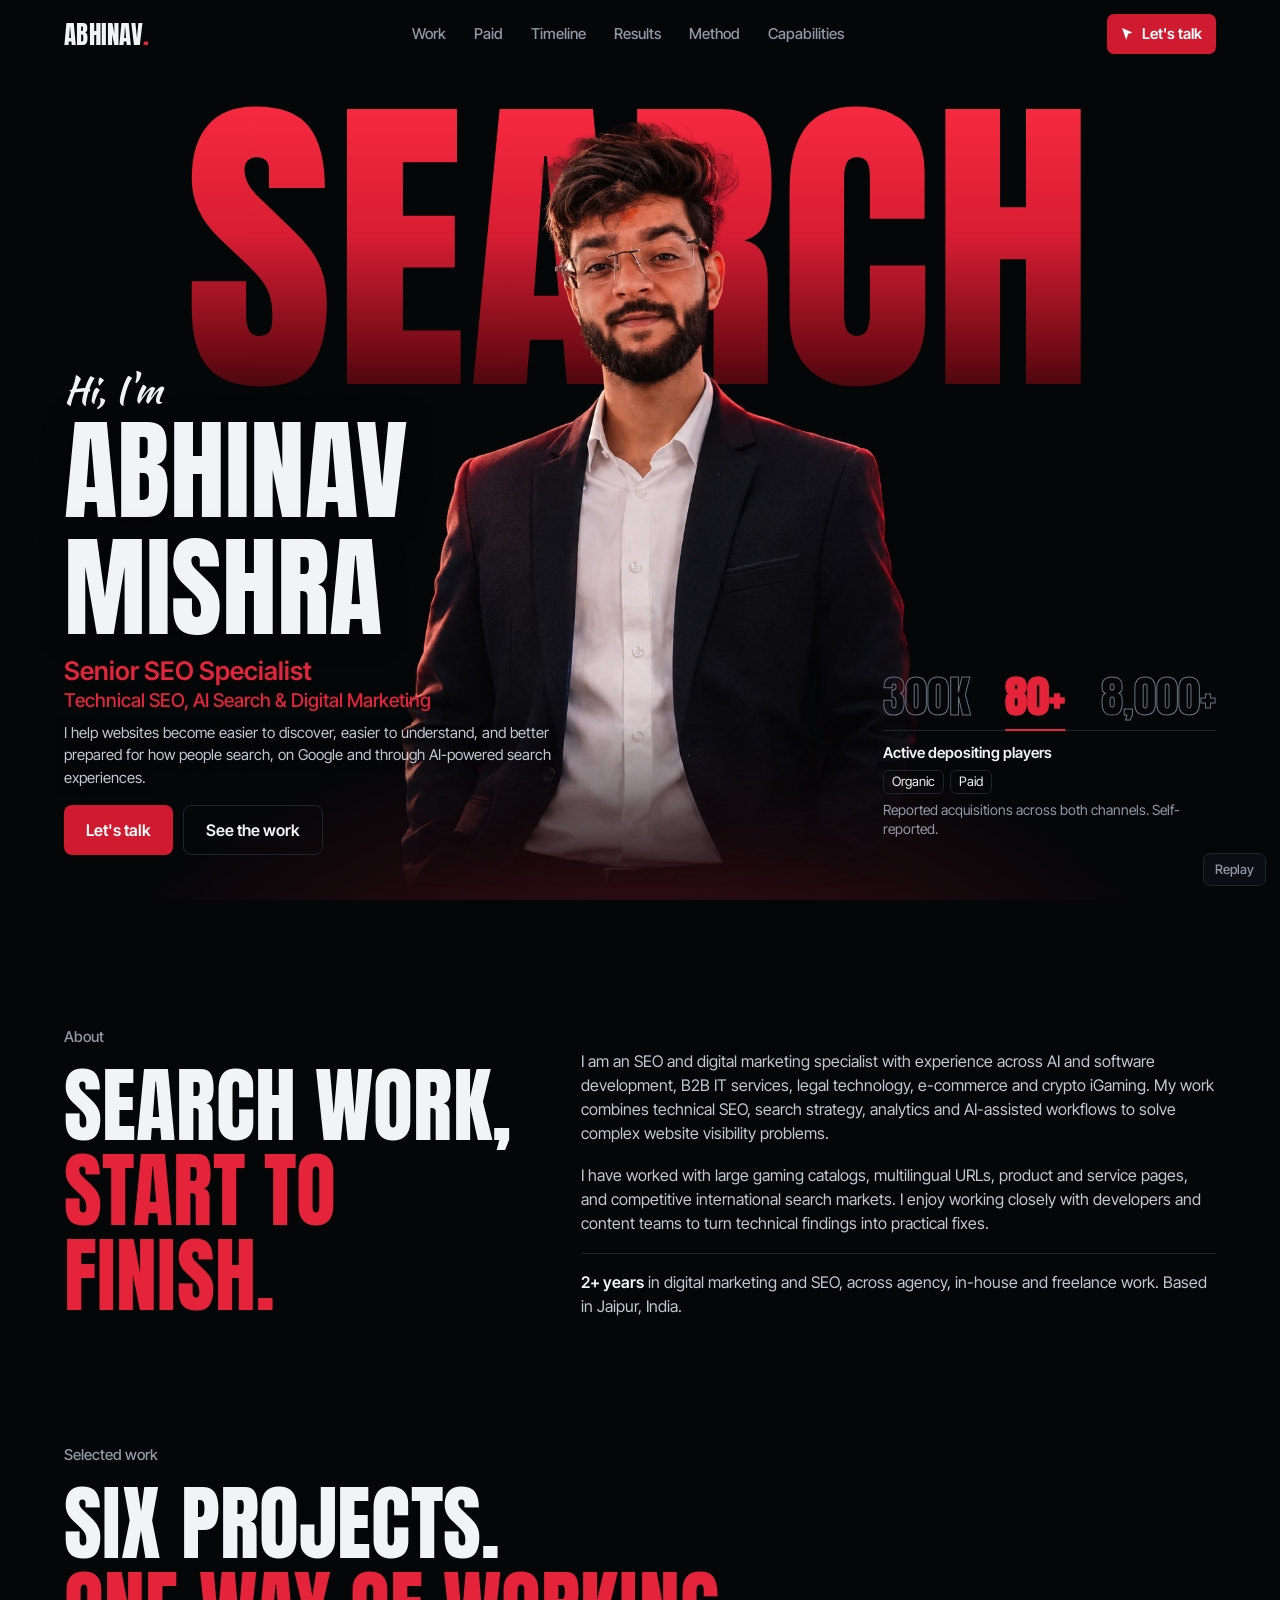
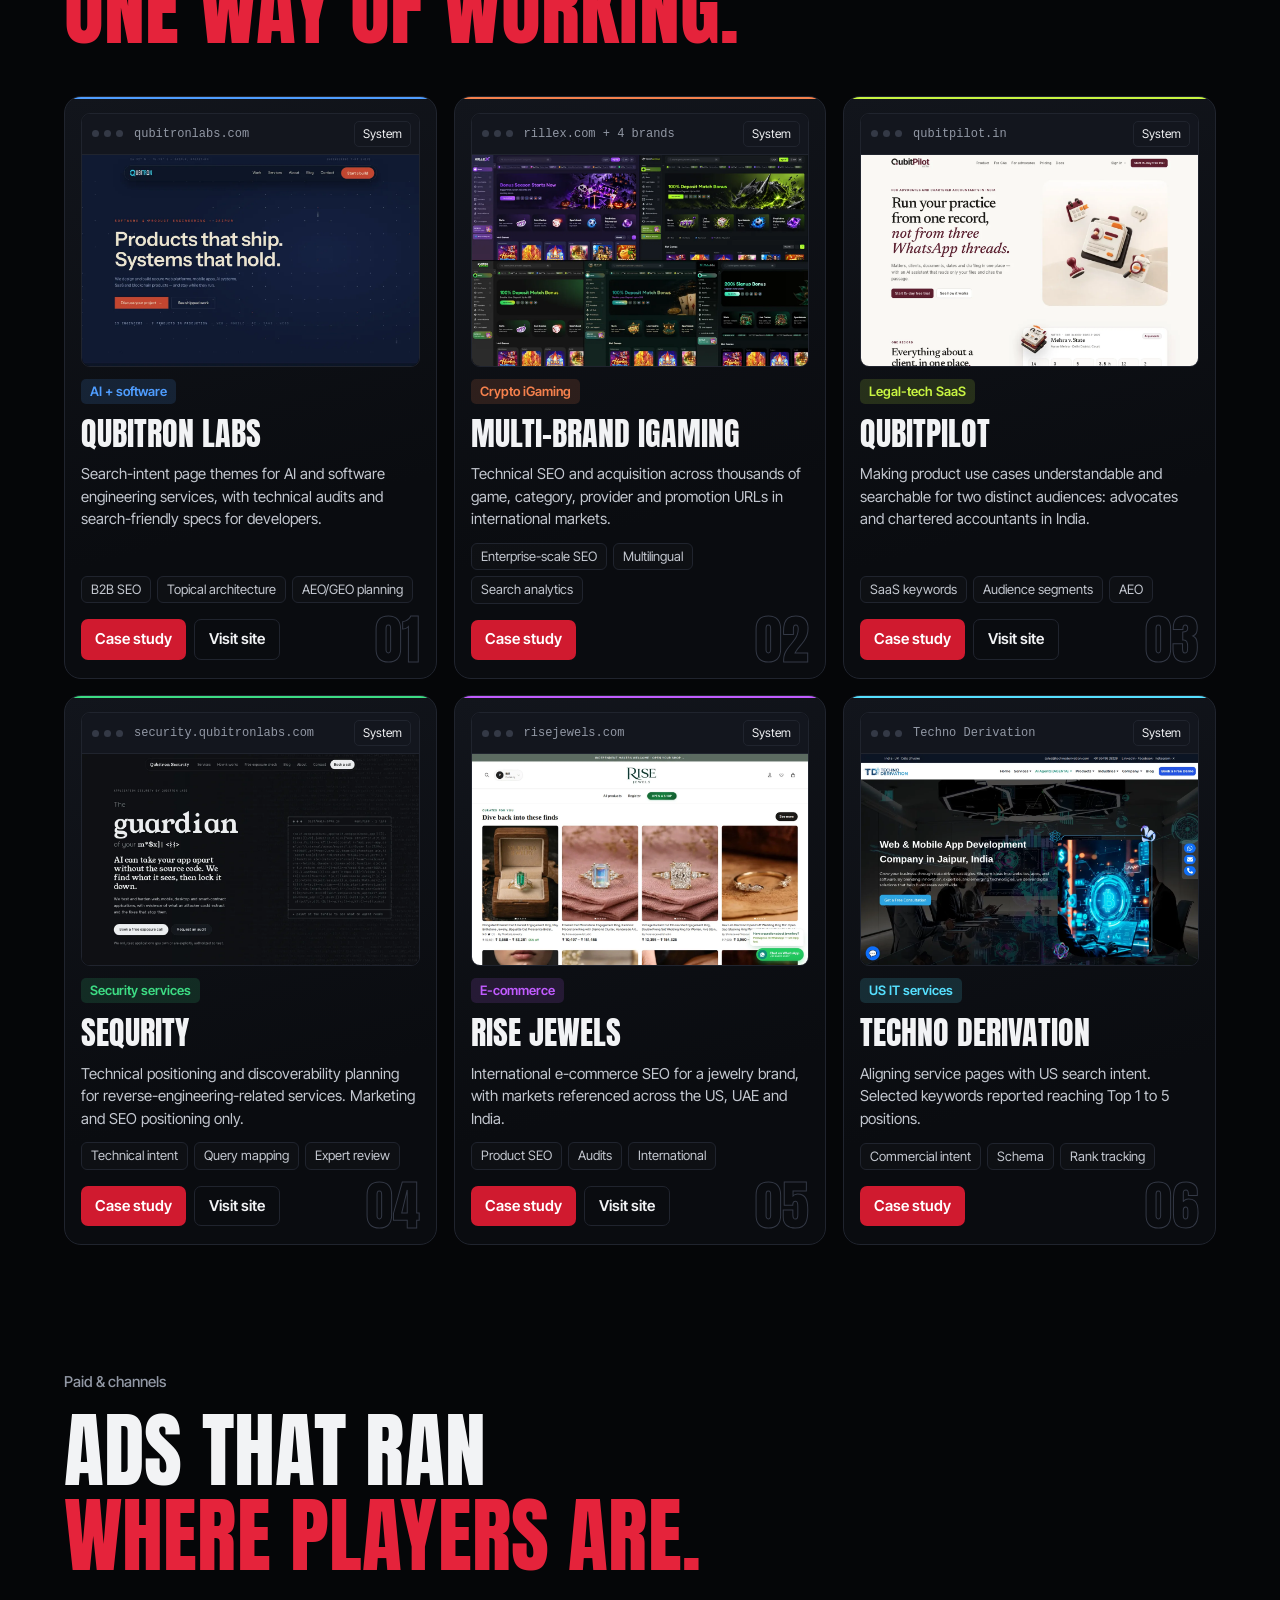
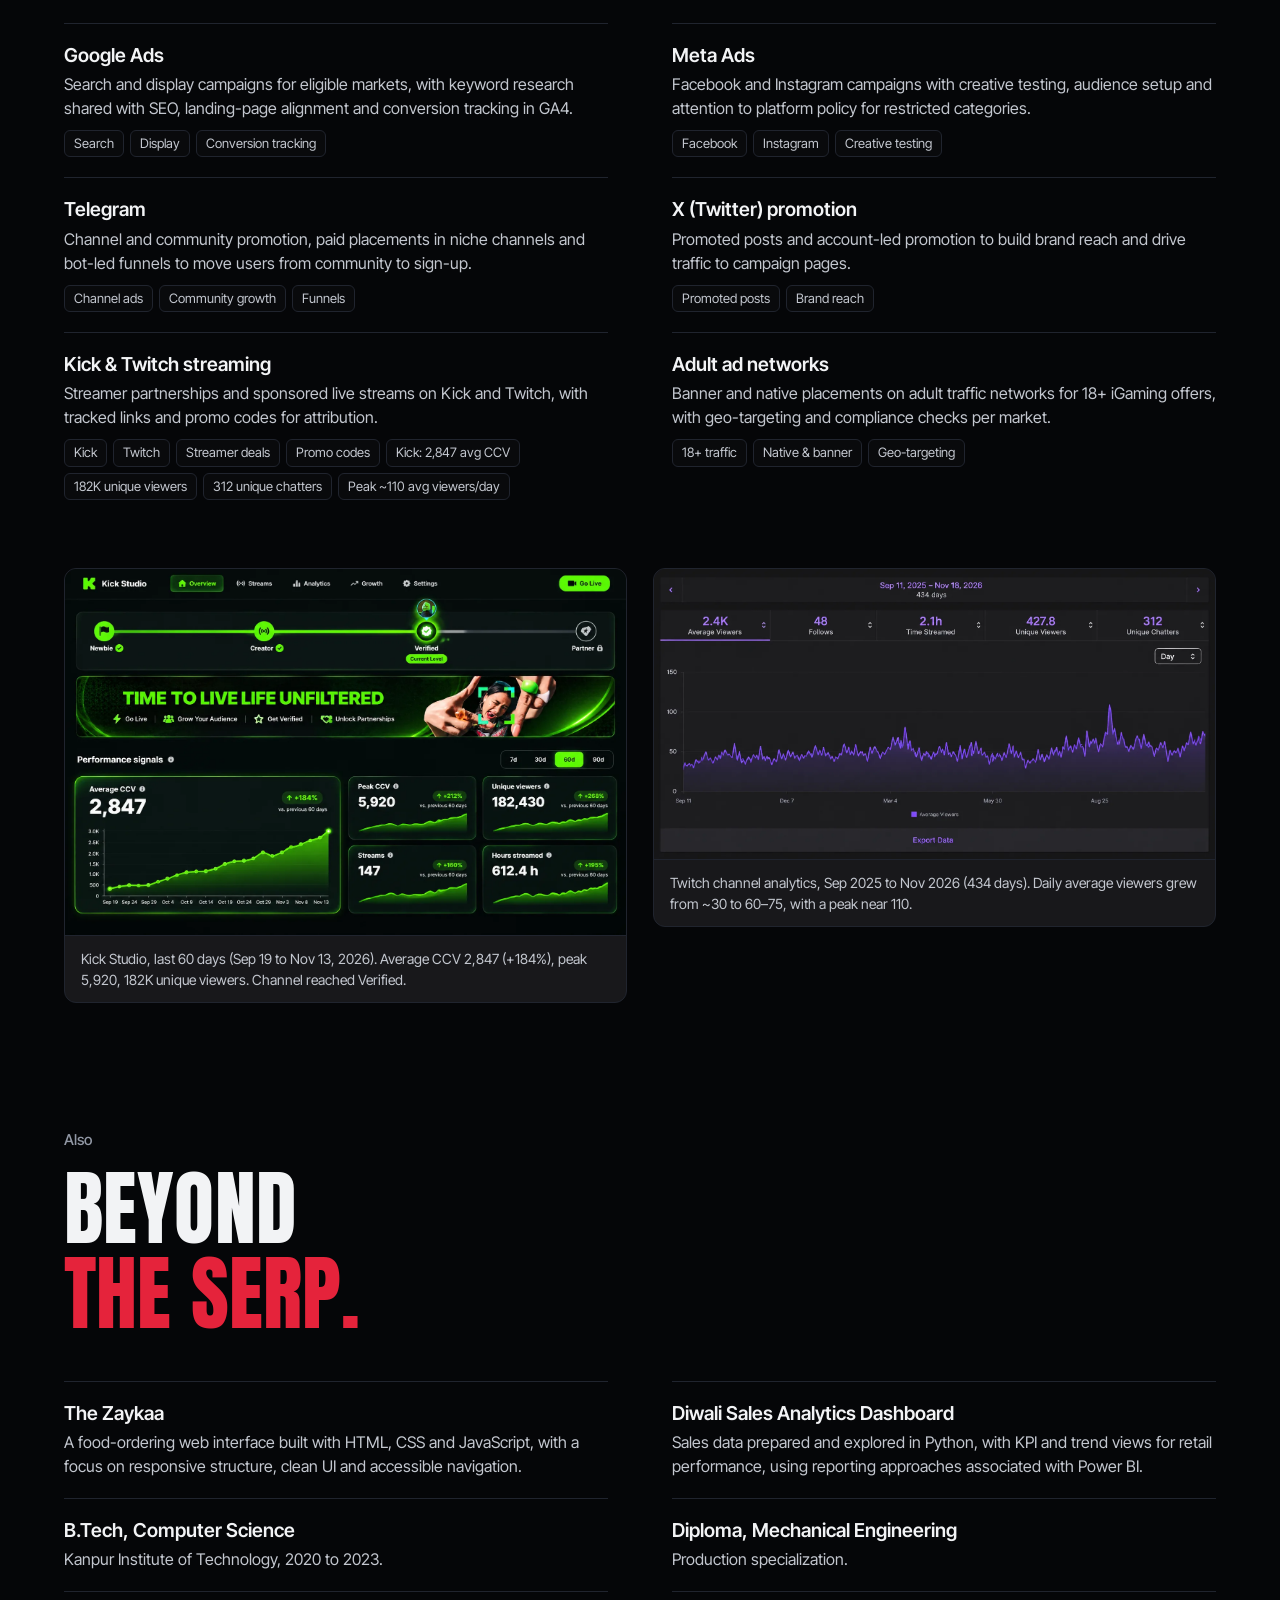
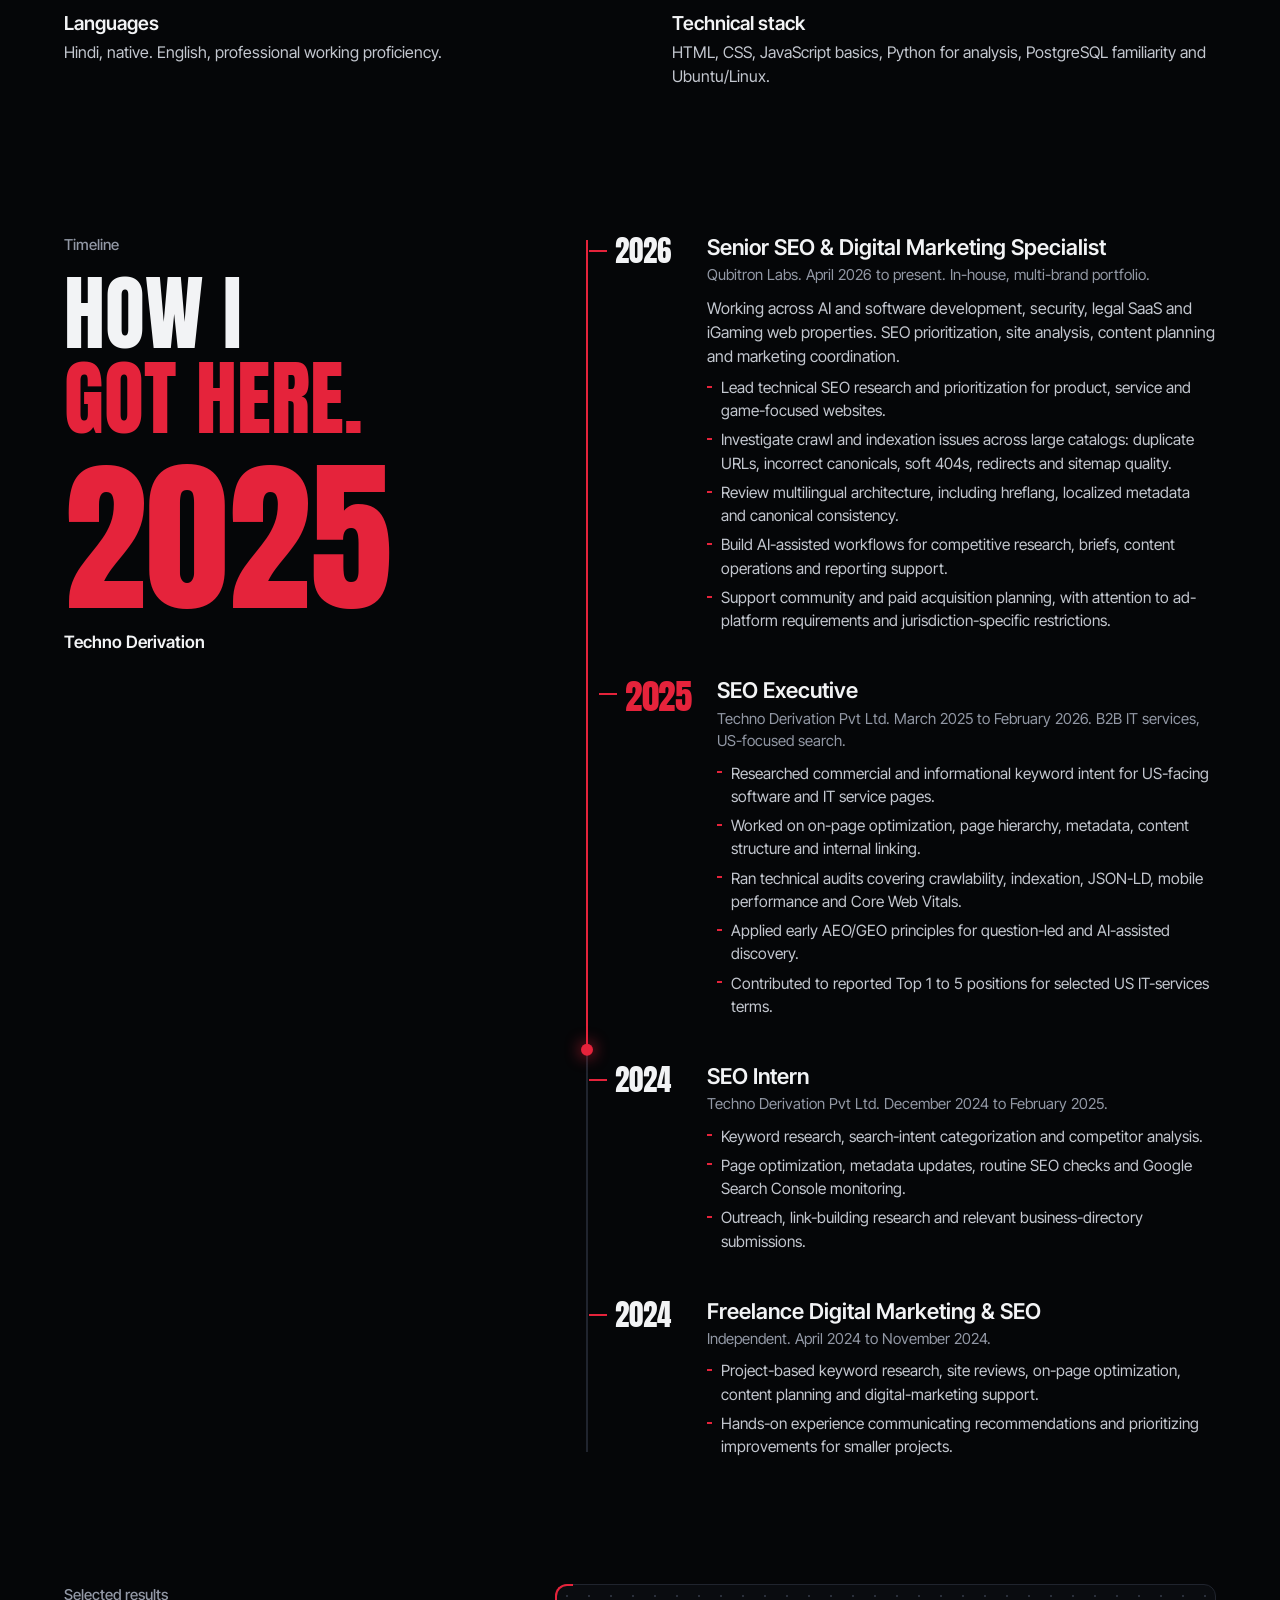
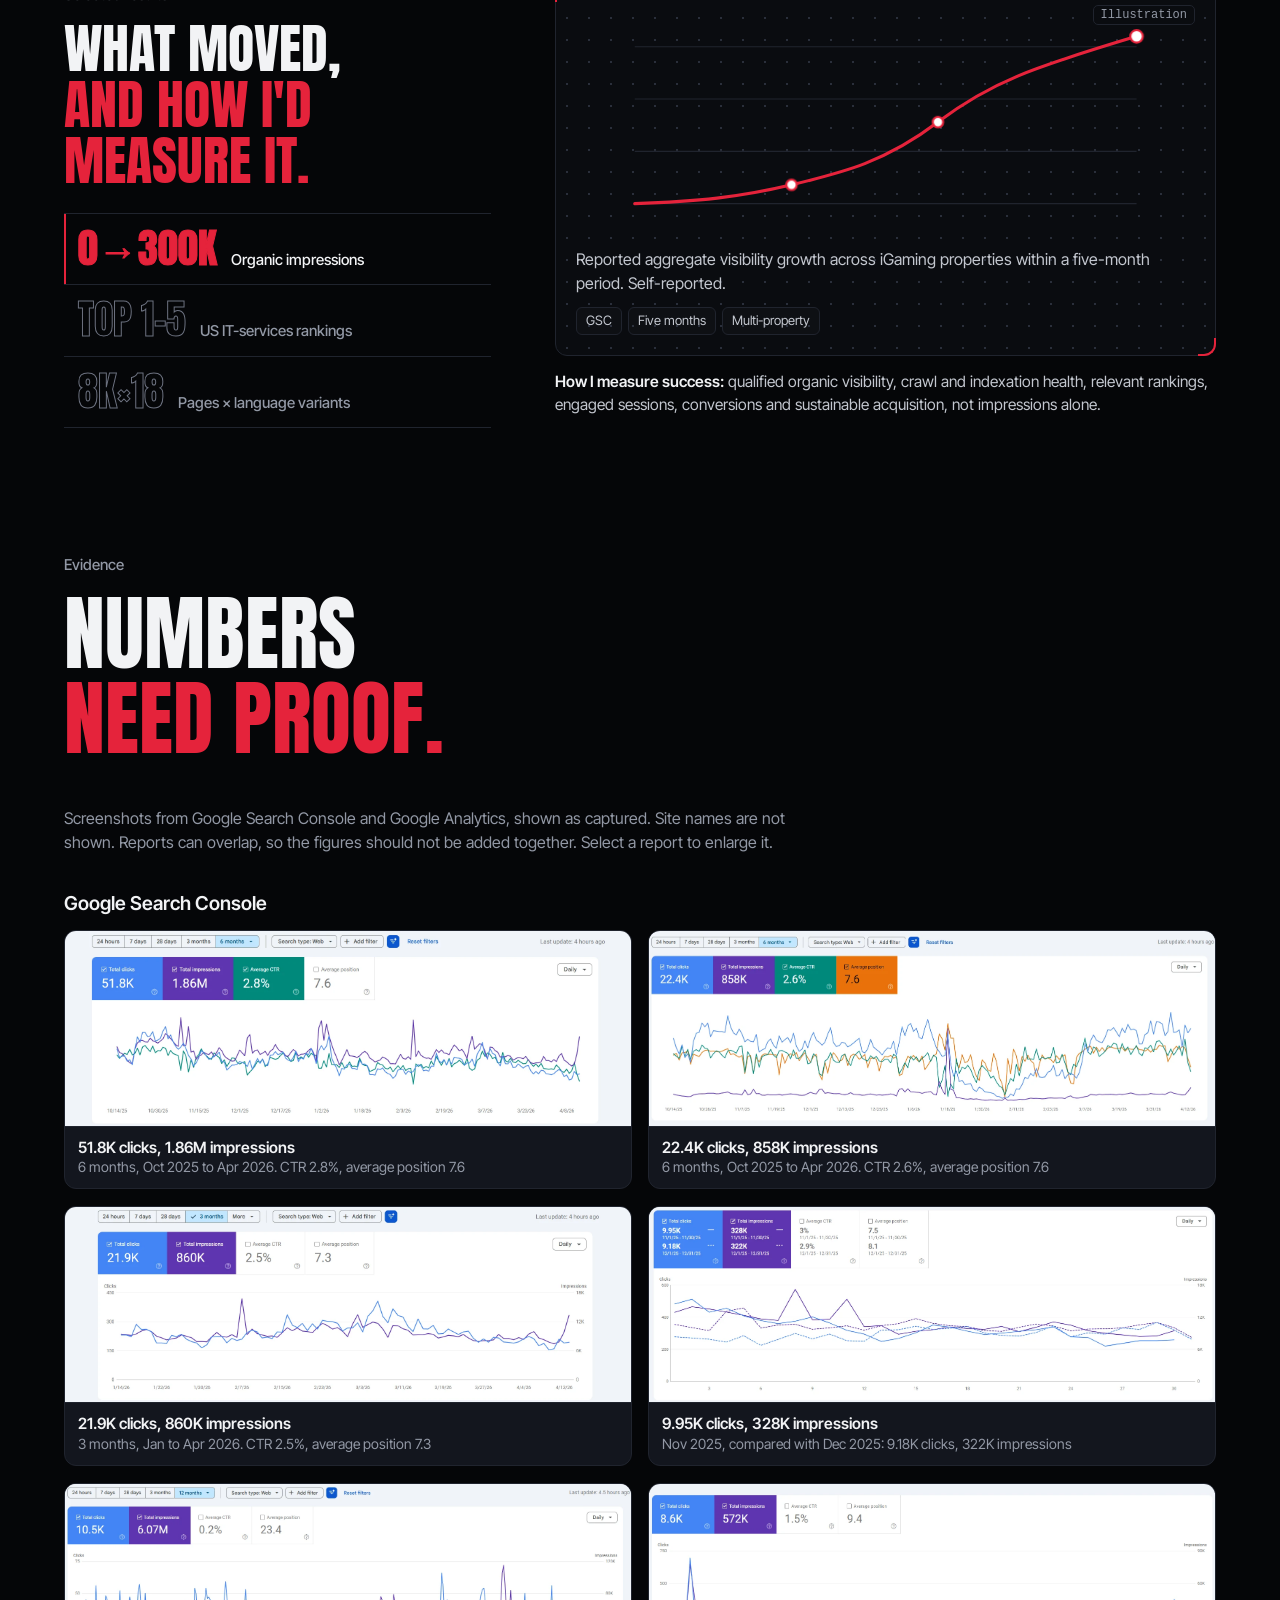
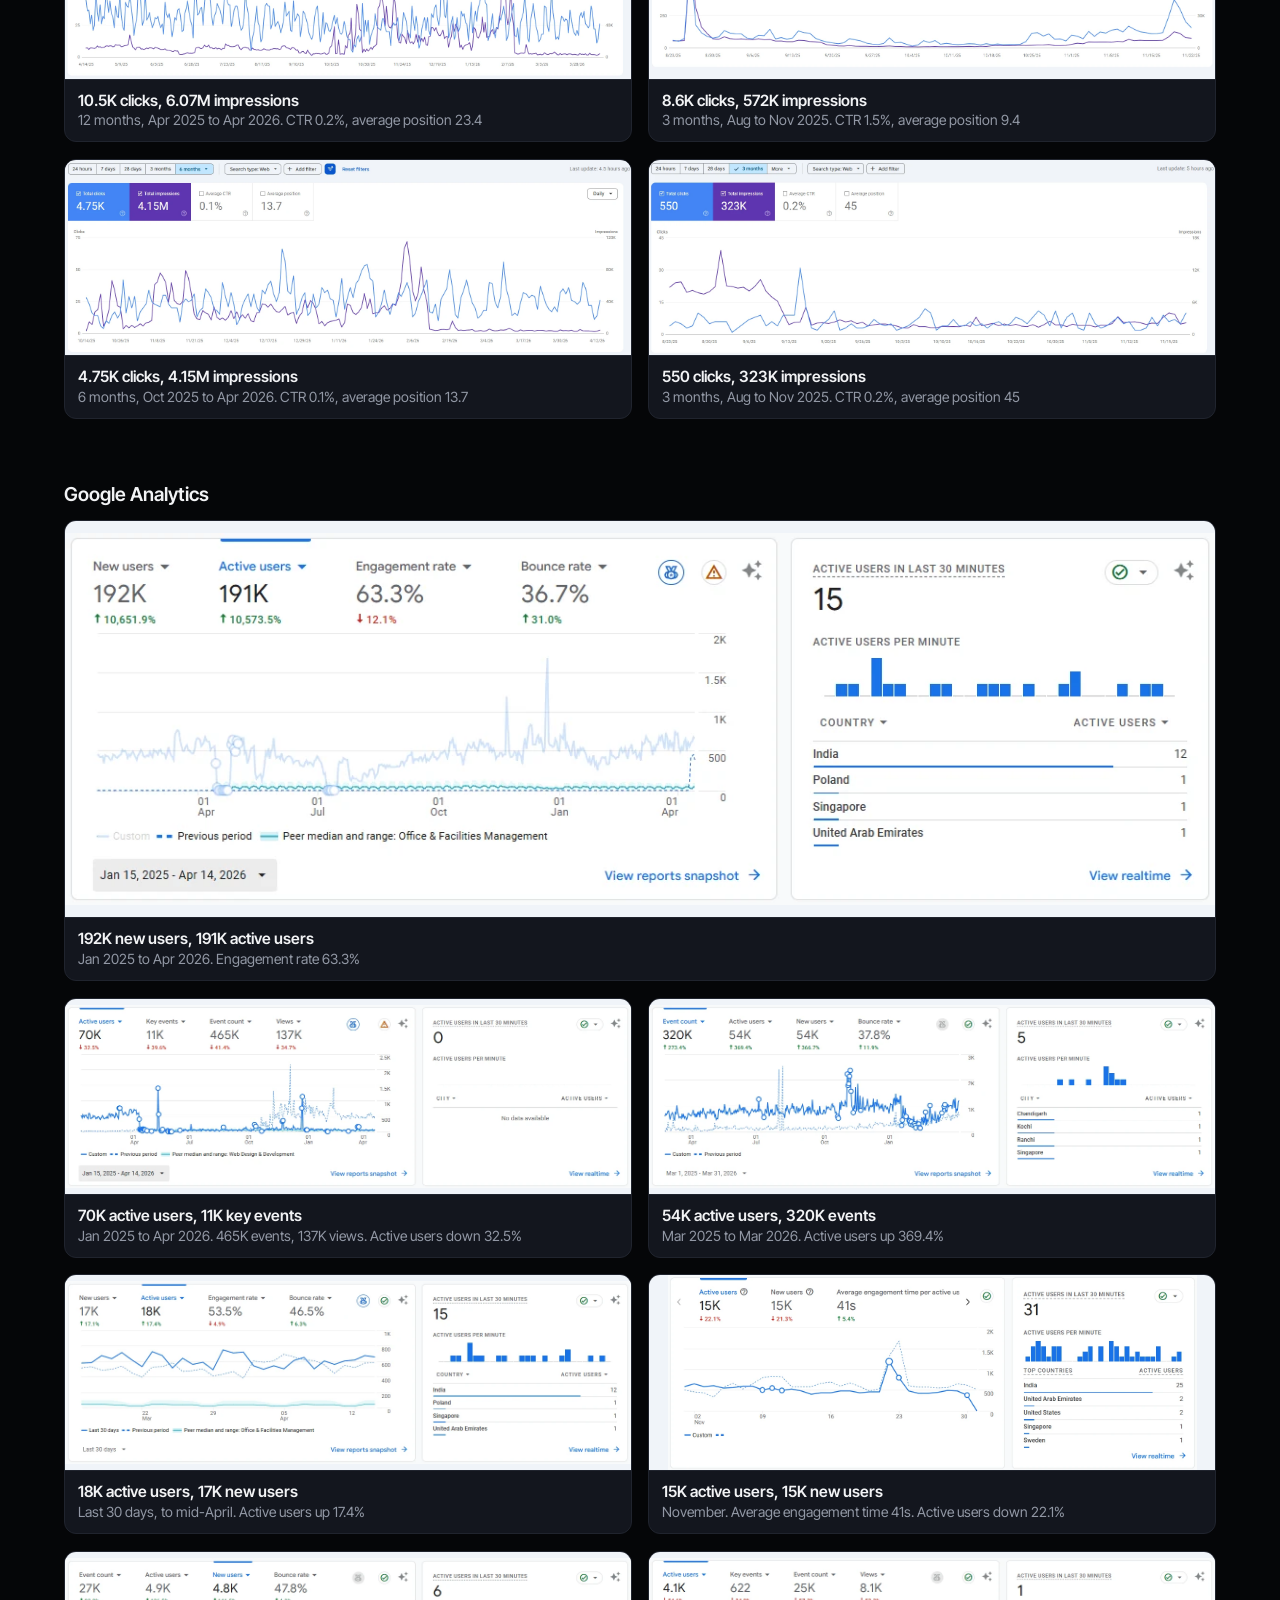
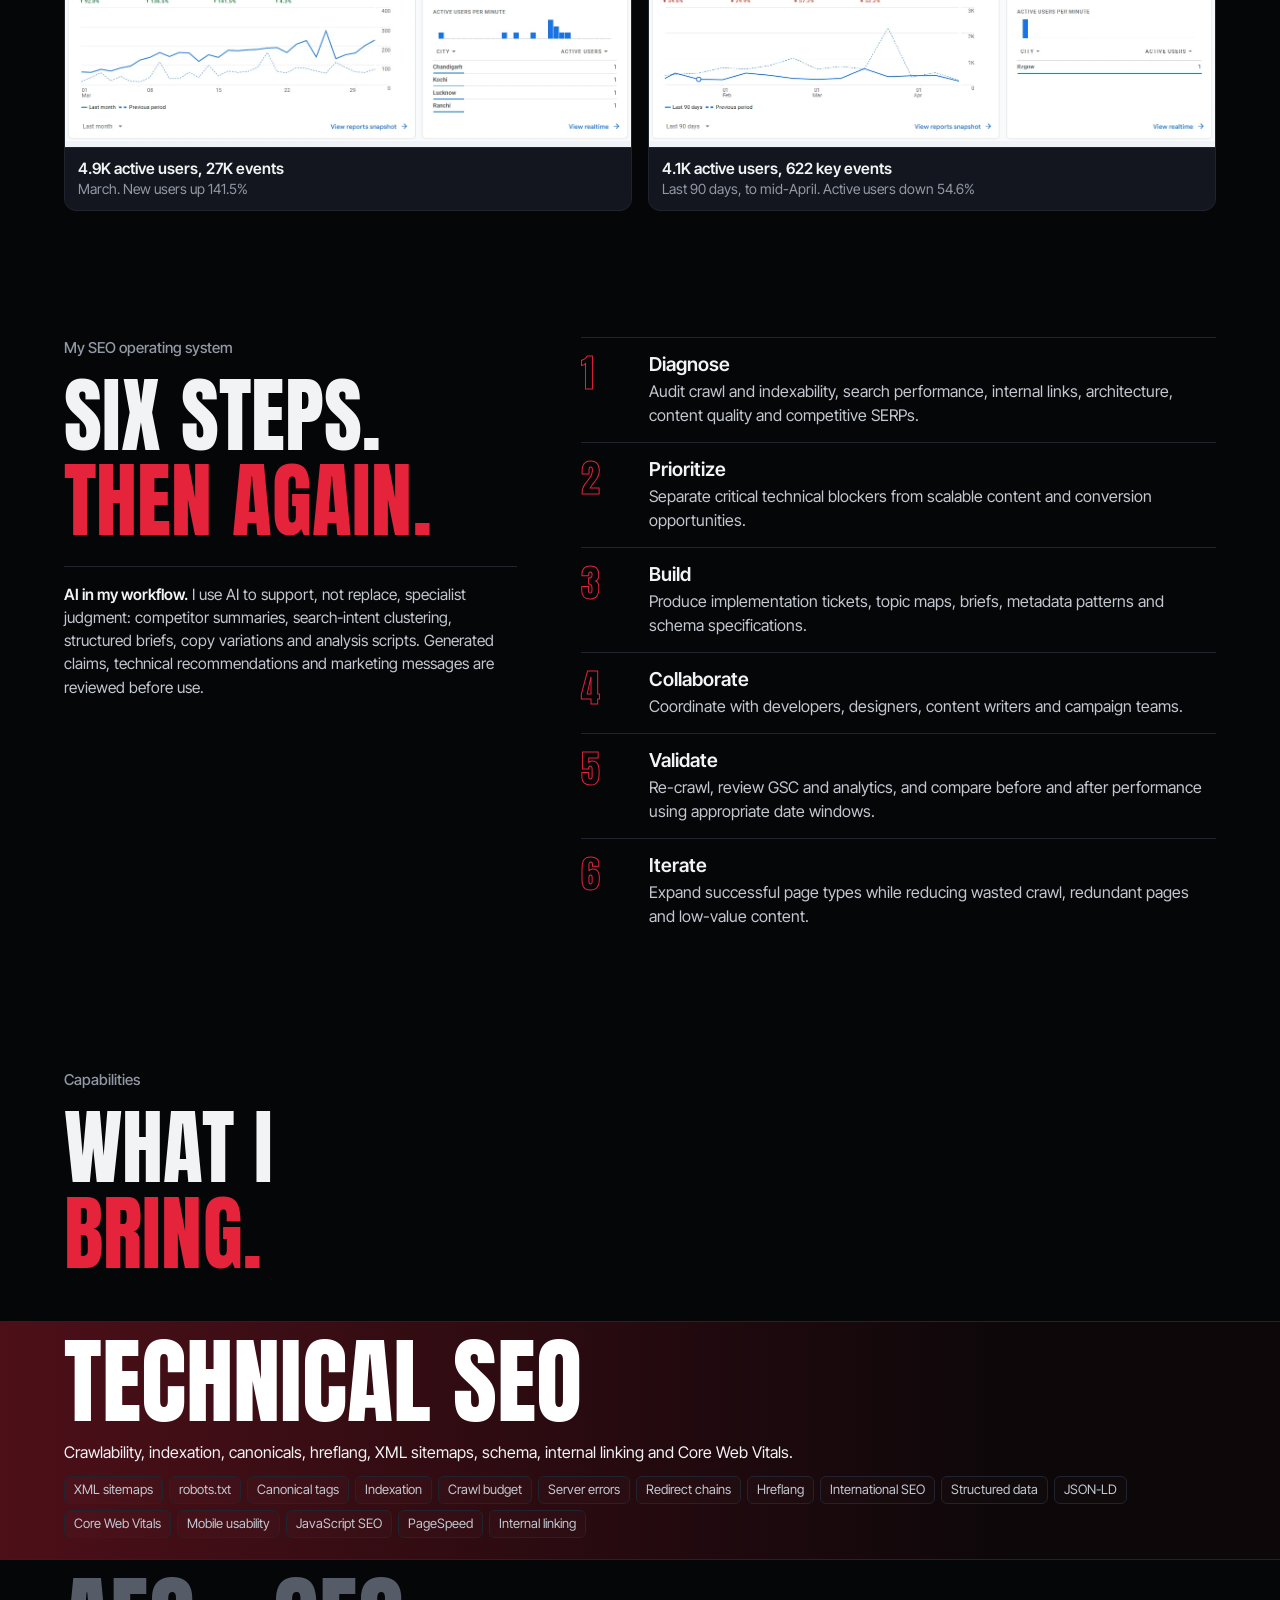
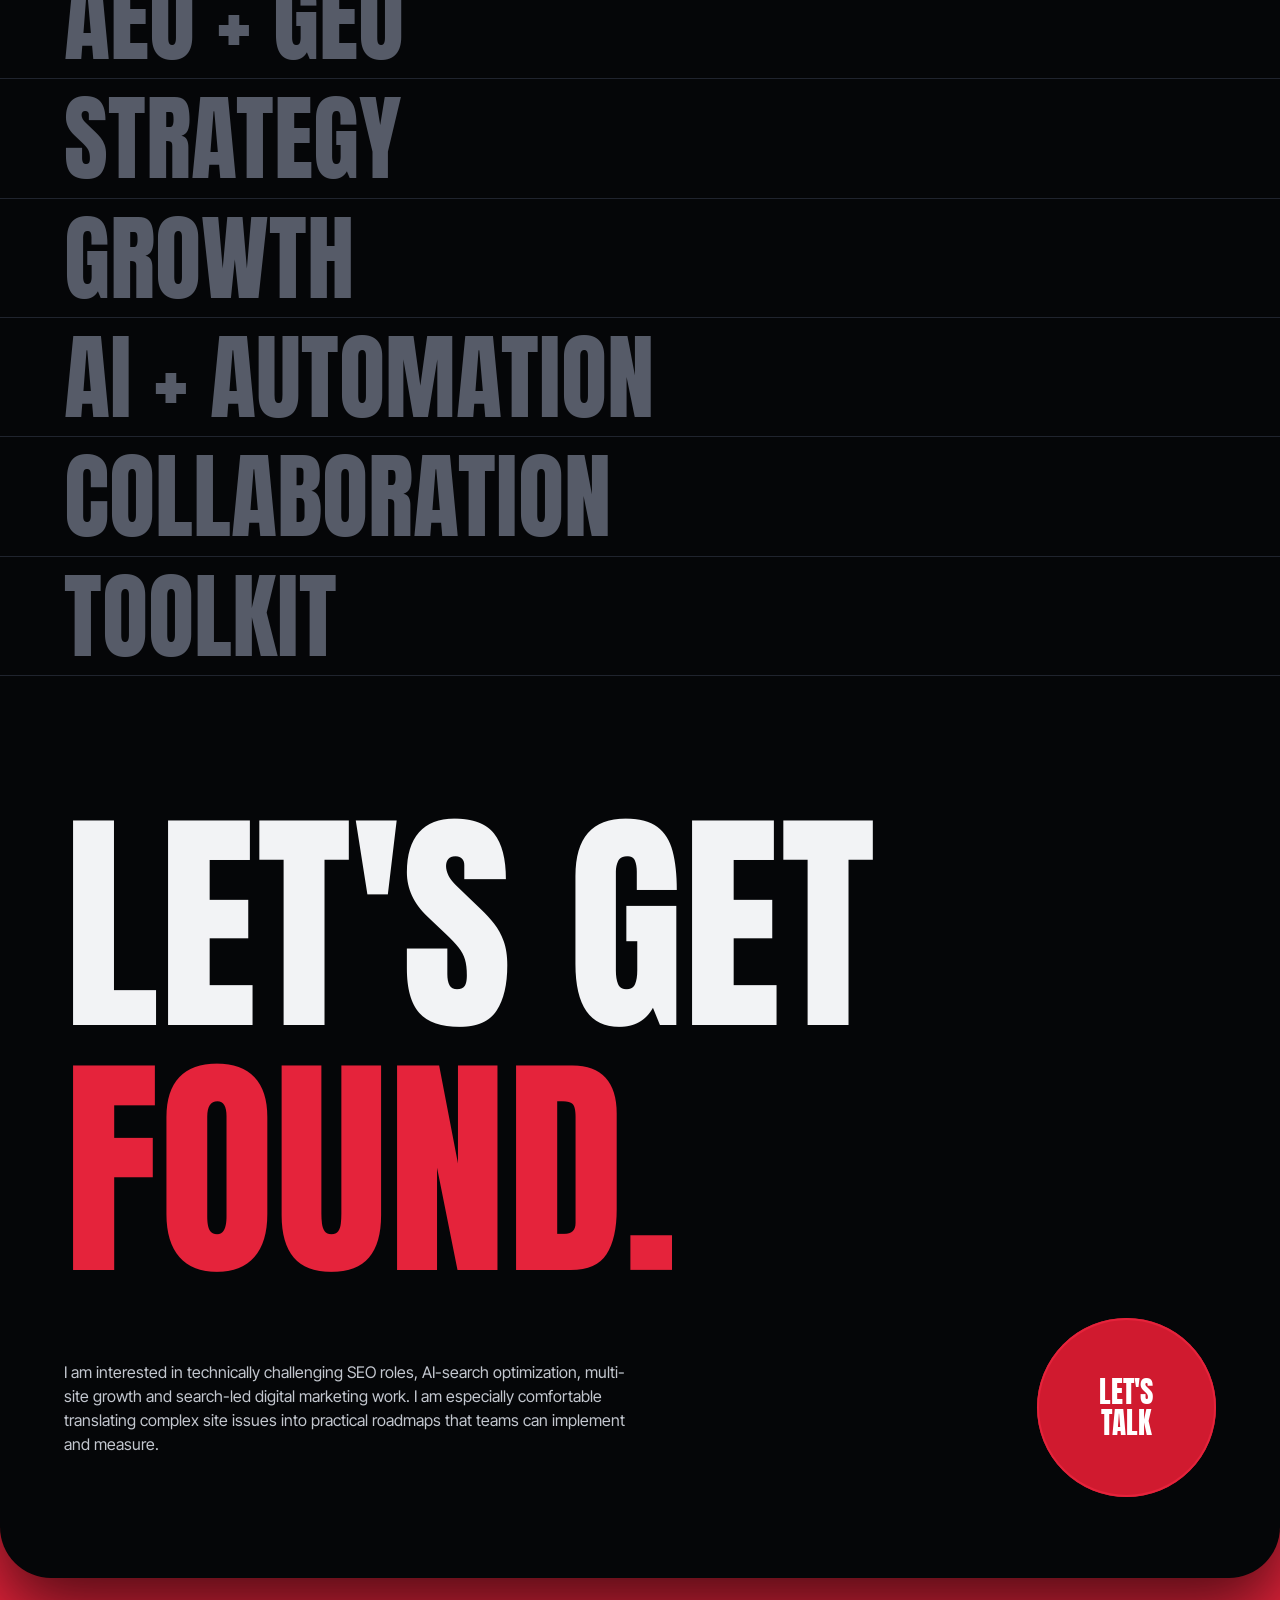
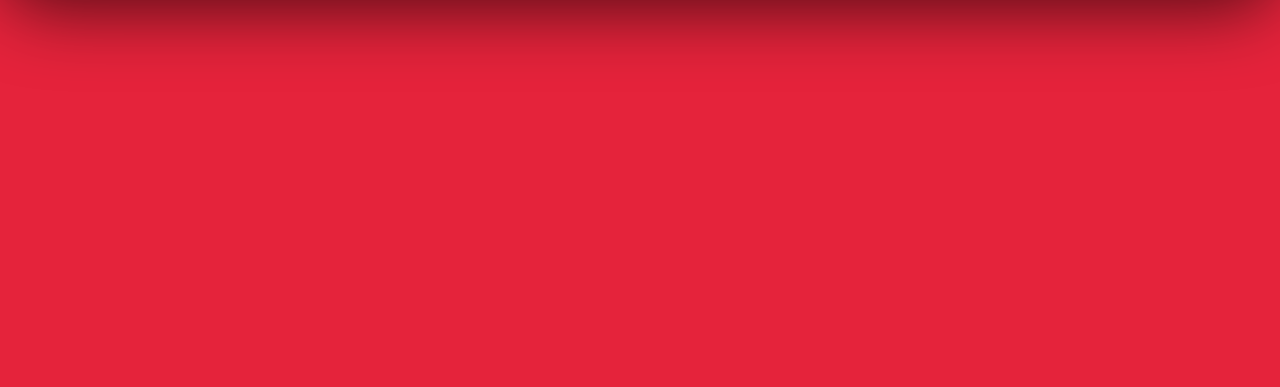
==== commit d81e04df: "Add Paid & channels section with Kick and Twitch stats; disable intro build animation Co-Authored-By" ====
--- a/index.html
+++ b/index.html
@@ -26,11 +26,8 @@
   var bot = /bot|crawl|spider|slurp|lighthouse|pagespeed|facebookexternalhit|embedly|preview/i.test(navigator.userAgent);
   var still = window.matchMedia && matchMedia('(prefers-reduced-motion: reduce)').matches;
   d.classList.add('js');
-  if (bot || still || /[?&]nobuild/.test(location.search)) { d.classList.add('nobuild'); return; }
-  d.classList.add('building');
-  setTimeout(function () {
-    if (!window.__buildStarted) { d.classList.remove('building'); d.classList.add('nobuild'); }
-  }, 4000);
+  /* Intro "AM" build animation disabled: page shows immediately. */
+  d.classList.add('nobuild');
 })();
 </script>
 <link rel="preload" href="assets/fonts/anton.woff2" as="font" type="font/woff2" crossorigin>
@@ -63,6 +60,7 @@
   <a class="logo" href="#top" data-b="small" aria-label="Abhinav Mishra, back to top">ABHINAV<span>.</span></a>
   <nav aria-label="Sections" data-b="items" data-anim="drop">
     <a href="#work" data-nav="work">Work</a>
+    <a href="#paid" data-nav="paid">Paid</a>
     <a href="#timeline" data-nav="timeline">Timeline</a>
     <a href="#results" data-nav="results">Results</a>
     <a href="#method" data-nav="method">Method</a>
@@ -394,6 +392,32 @@
   </div>
 </section>
 
+<!-- PAID -->
+<section class="section also paid" id="paid" aria-labelledby="paid-h">
+  <div class="sec-head" data-job>
+    <p class="label" data-b="text">Paid &amp; channels</p>
+    <h2 class="h-section" id="paid-h" data-b="head">Ads that ran<br><span class="hl">where players are.</span></h2>
+  </div>
+  <div class="also-list">
+    <div class="also-row" data-b="ride" data-ride="row"><h3>Google Ads</h3><p>Search and display campaigns for eligible markets, with keyword research shared with SEO, landing-page alignment and conversion tracking in GA4.</p><div class="chips"><span>Search</span><span>Display</span><span>Conversion tracking</span></div></div>
+    <div class="also-row" data-b="ride" data-ride="row"><h3>Meta Ads</h3><p>Facebook and Instagram campaigns with creative testing, audience setup and attention to platform policy for restricted categories.</p><div class="chips"><span>Facebook</span><span>Instagram</span><span>Creative testing</span></div></div>
+    <div class="also-row" data-b="ride" data-ride="row"><h3>Telegram</h3><p>Channel and community promotion, paid placements in niche channels and bot-led funnels to move users from community to sign-up.</p><div class="chips"><span>Channel ads</span><span>Community growth</span><span>Funnels</span></div></div>
+    <div class="also-row" data-b="ride" data-ride="row"><h3>X (Twitter) promotion</h3><p>Promoted posts and account-led promotion to build brand reach and drive traffic to campaign pages.</p><div class="chips"><span>Promoted posts</span><span>Brand reach</span></div></div>
+    <div class="also-row" data-b="ride" data-ride="row"><h3>Kick &amp; Twitch streaming</h3><p>Streamer partnerships and sponsored live streams on Kick and Twitch, with tracked links and promo codes for attribution.</p><div class="chips"><span>Kick</span><span>Twitch</span><span>Streamer deals</span><span>Promo codes</span><span>Kick: 2,847 avg CCV</span><span>182K unique viewers</span><span>312 unique chatters</span><span>Peak ~110 avg viewers/day</span></div></div>
+    <div class="also-row" data-b="ride" data-ride="row"><h3>Adult ad networks</h3><p>Banner and native placements on adult traffic networks for 18+ iGaming offers, with geo-targeting and compliance checks per market.</p><div class="chips"><span>18+ traffic</span><span>Native &amp; banner</span><span>Geo-targeting</span></div></div>
+  </div>
+  <div class="paid-proofs">
+  <figure class="paid-proof" data-b="ride" data-ride="row">
+    <img src="assets/images/evidence/kick-stats.webp" width="1552" height="1013" alt="Kick Studio performance over 60 days: average CCV 2,847, peak CCV 5,920, 182,430 unique viewers, 147 streams, 612.4 hours streamed, Verified level" loading="lazy">
+    <figcaption>Kick Studio, last 60 days (Sep 19 to Nov 13, 2026). Average CCV 2,847 (+184%), peak 5,920, 182K unique viewers. Channel reached Verified.</figcaption>
+  </figure>
+  <figure class="paid-proof" data-b="ride" data-ride="row">
+    <img src="assets/images/evidence/twitch-stats.webp" width="1743" height="902" alt="Twitch channel analytics, Sep 11 2025 to Nov 18 2026: daily average viewers rising from about 30 to a peak near 110, 312 unique chatters, 48 follows" loading="lazy">
+    <figcaption>Twitch channel analytics, Sep 2025 to Nov 2026 (434 days). Daily average viewers grew from ~30 to 60–75, with a peak near 110.</figcaption>
+  </figure>
+  </div>
+</section>
+
 <!-- ALSO -->
 <section class="section also" id="also" aria-labelledby="also-h">
   <div class="sec-head" data-job>
--- a/css/style.css
+++ b/css/style.css
@@ -161,6 +161,12 @@
 .also-row:hover{padding-left:16px}
 .also-row:hover::before{transform:none}
 .also-row h3{font-size:clamp(19px,1.5vw,24px);font-weight:600;color:var(--text);margin-bottom:5px;line-height:1.2}
+.also-row .chips{margin-top:10px}
+.paid-proofs{display:grid;grid-template-columns:1fr 1fr;gap:clamp(16px,2vw,28px);margin-top:clamp(28px,4vw,48px);align-items:start}
+@media (max-width:900px){.paid-proofs{grid-template-columns:minmax(0,1fr)}}
+.paid-proof{border:1px solid var(--edge);border-radius:12px;overflow:hidden;background:#18181b}
+.paid-proof img{display:block;width:100%;height:auto;opacity:1}
+.paid-proof figcaption{padding:12px 16px;font-size:14px;color:var(--body);border-top:1px solid var(--edge)}
 .ride-on{position:relative;overflow:hidden}
 .ride-on::after{content:"";position:absolute;inset:0;background:linear-gradient(90deg,transparent,rgba(229,35,59,.3),transparent);transform:translateX(-100%);animation:sweep .95s var(--strong) forwards;pointer-events:none}
 @keyframes sweep{to{transform:translateX(100%)}}
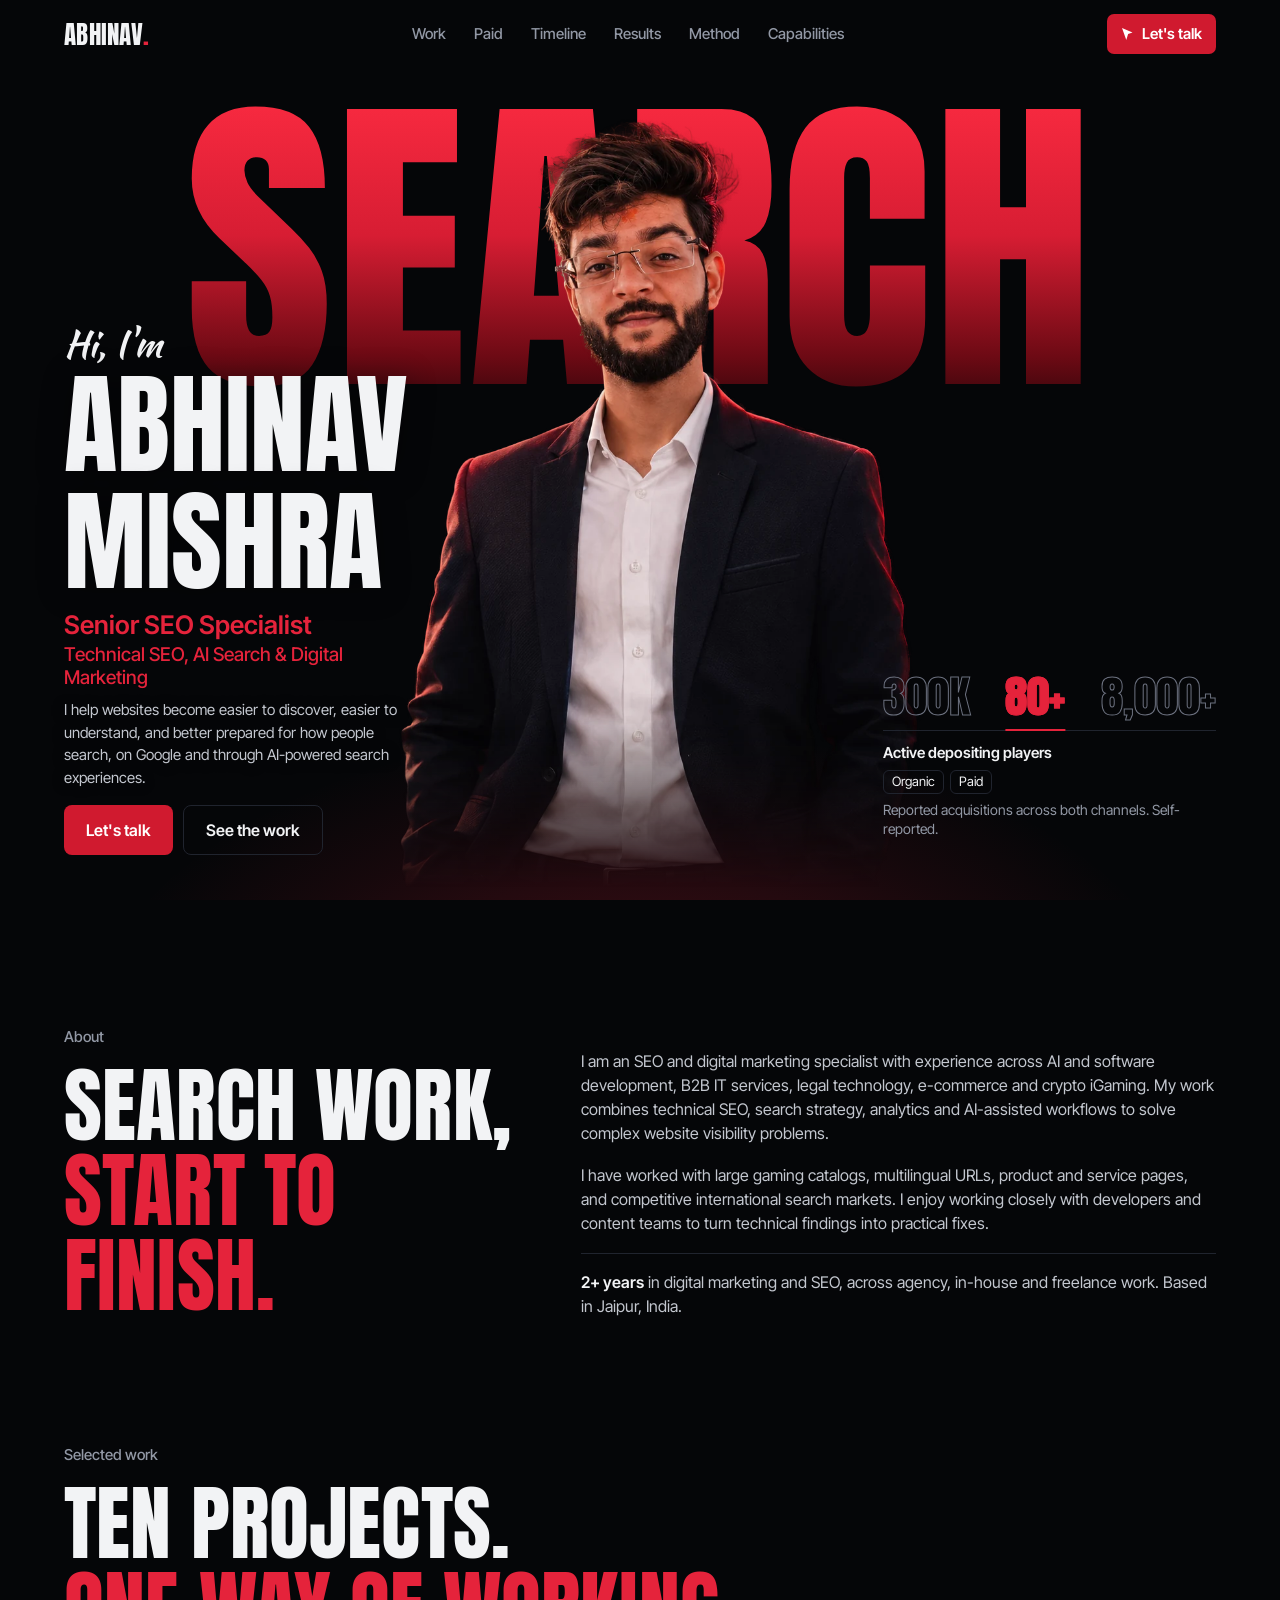
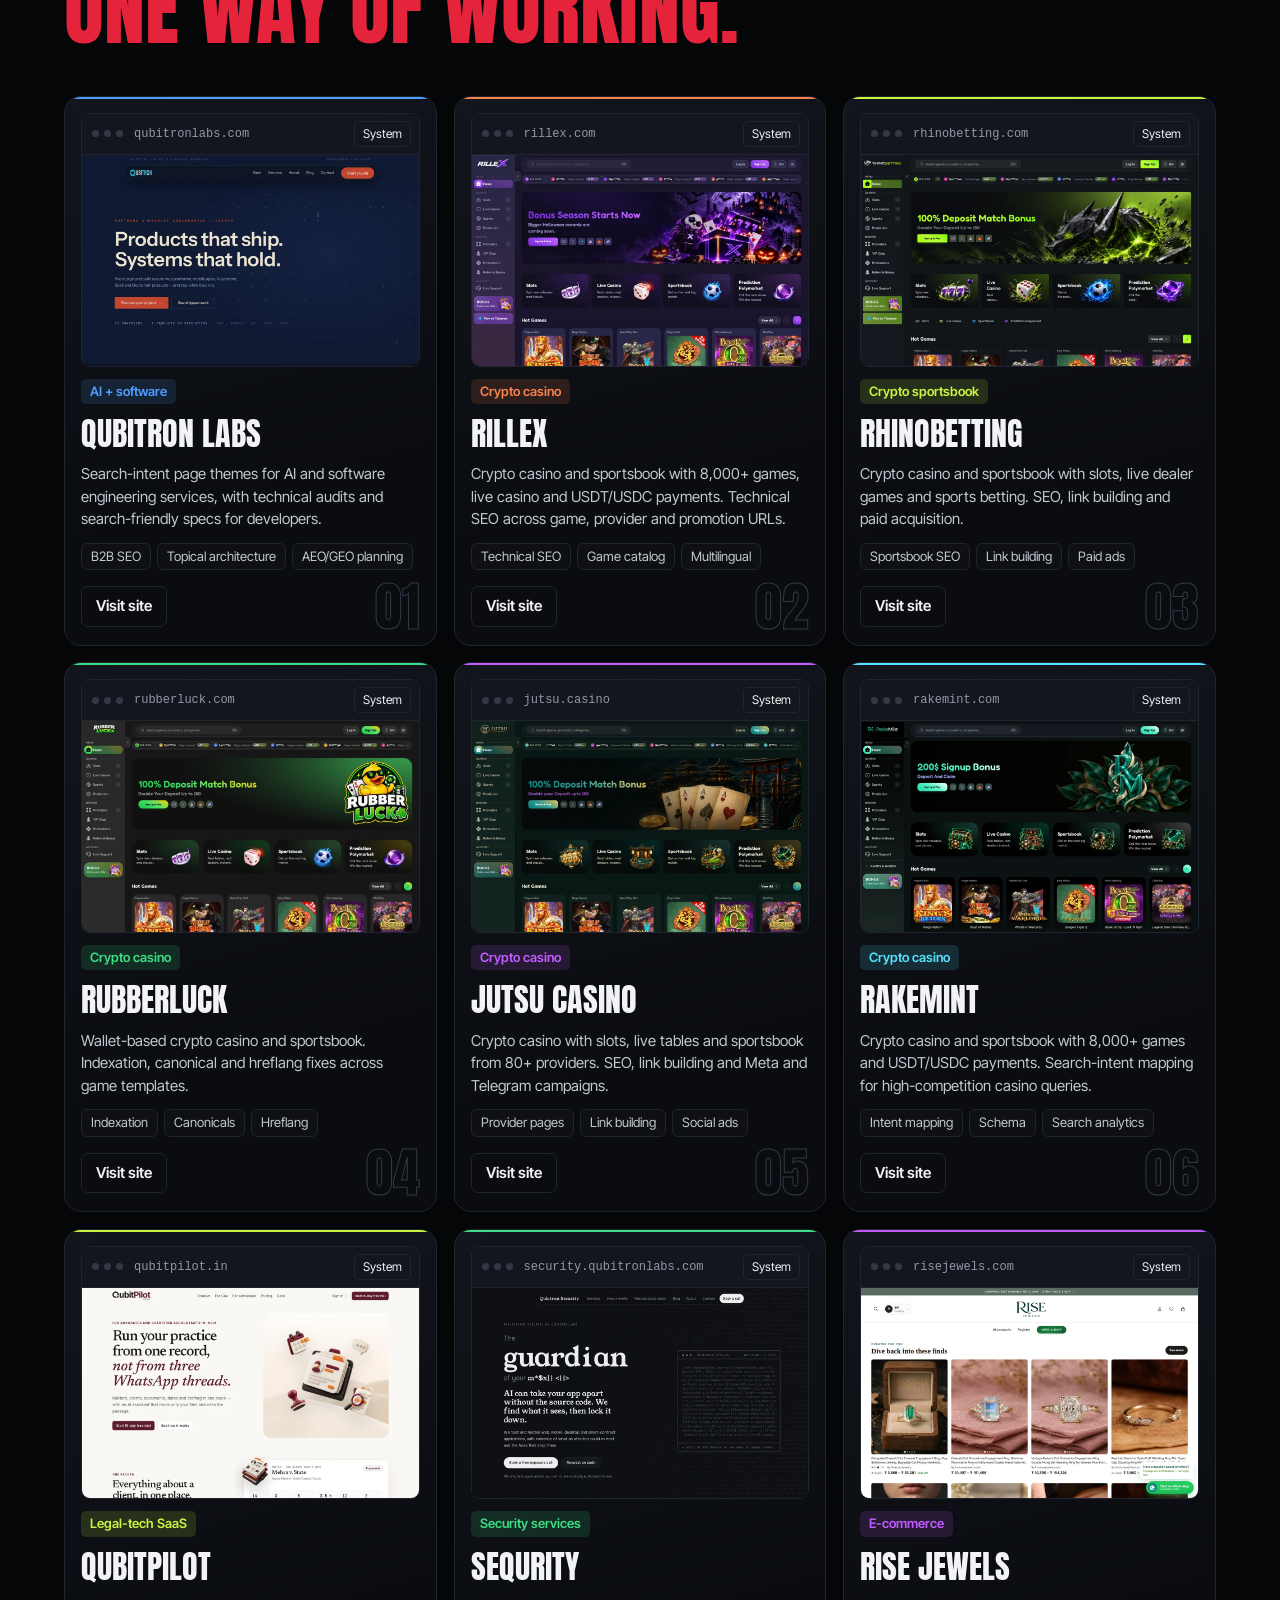
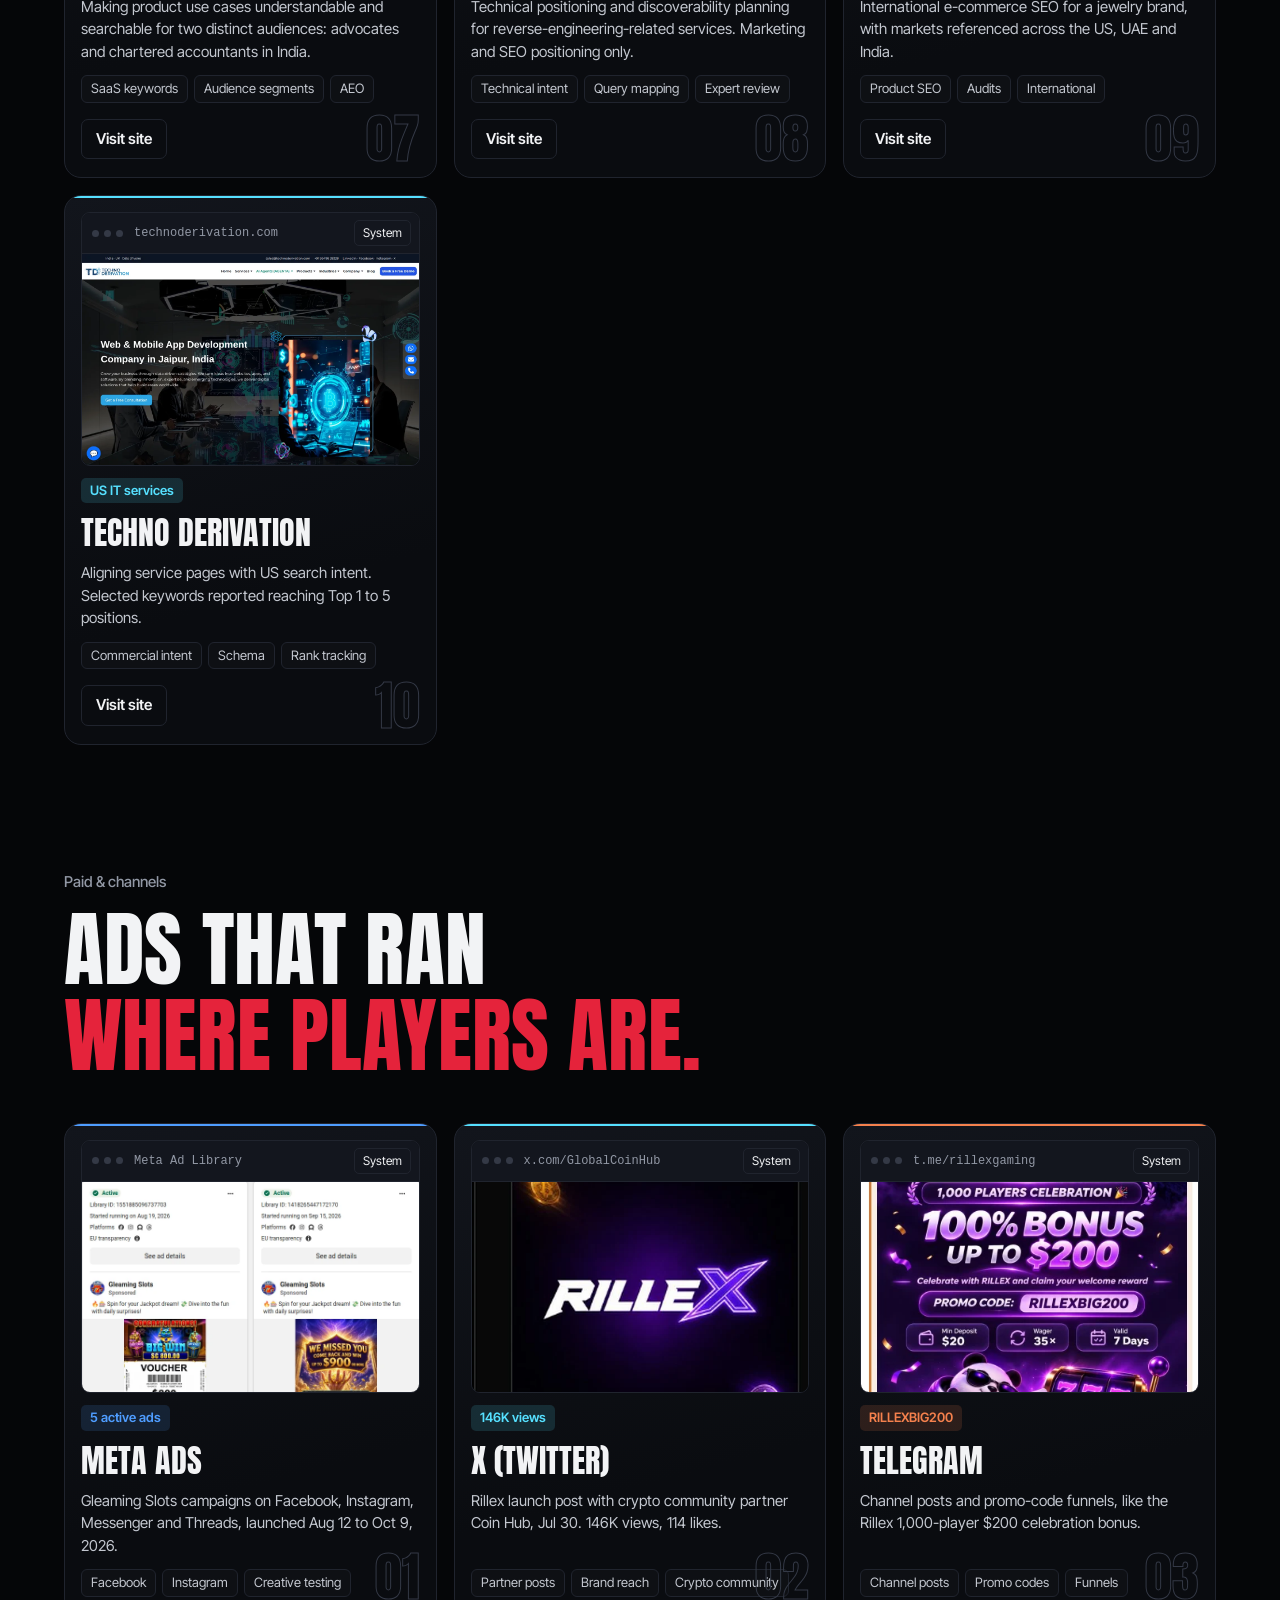
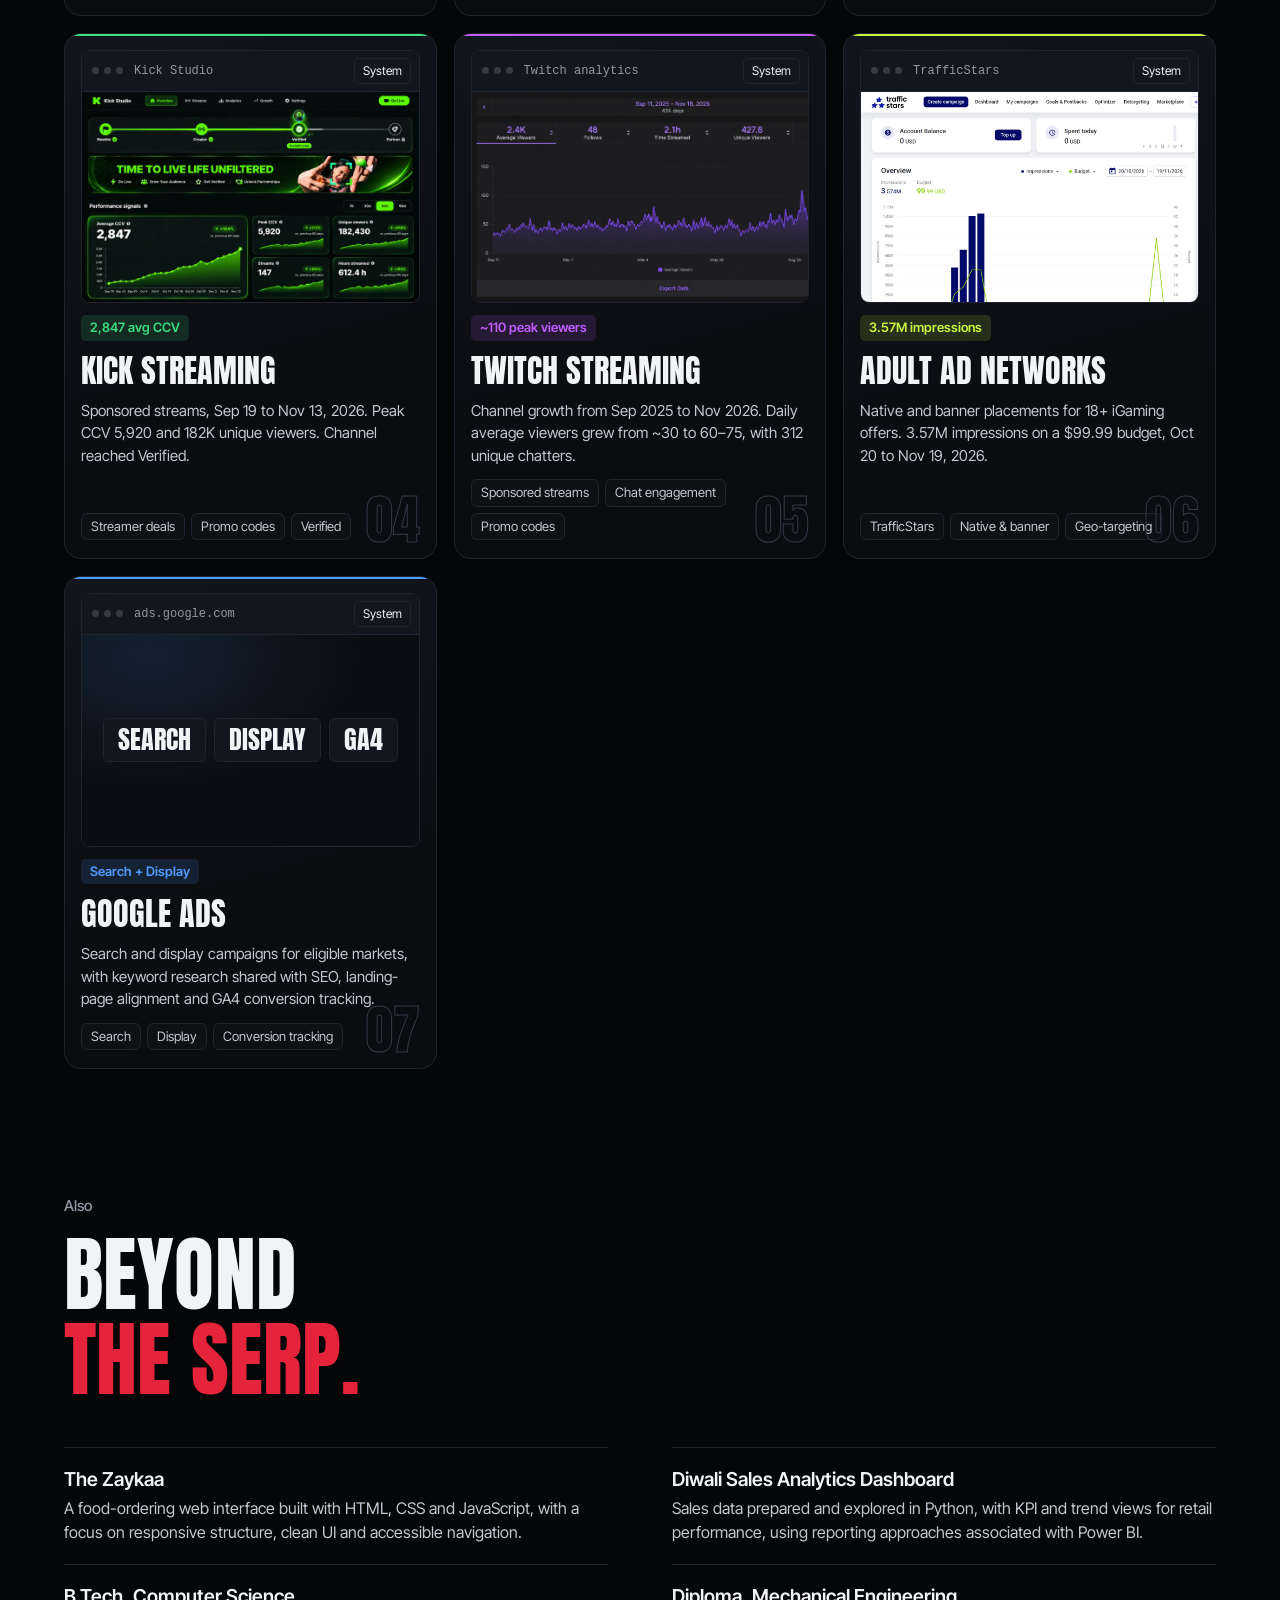
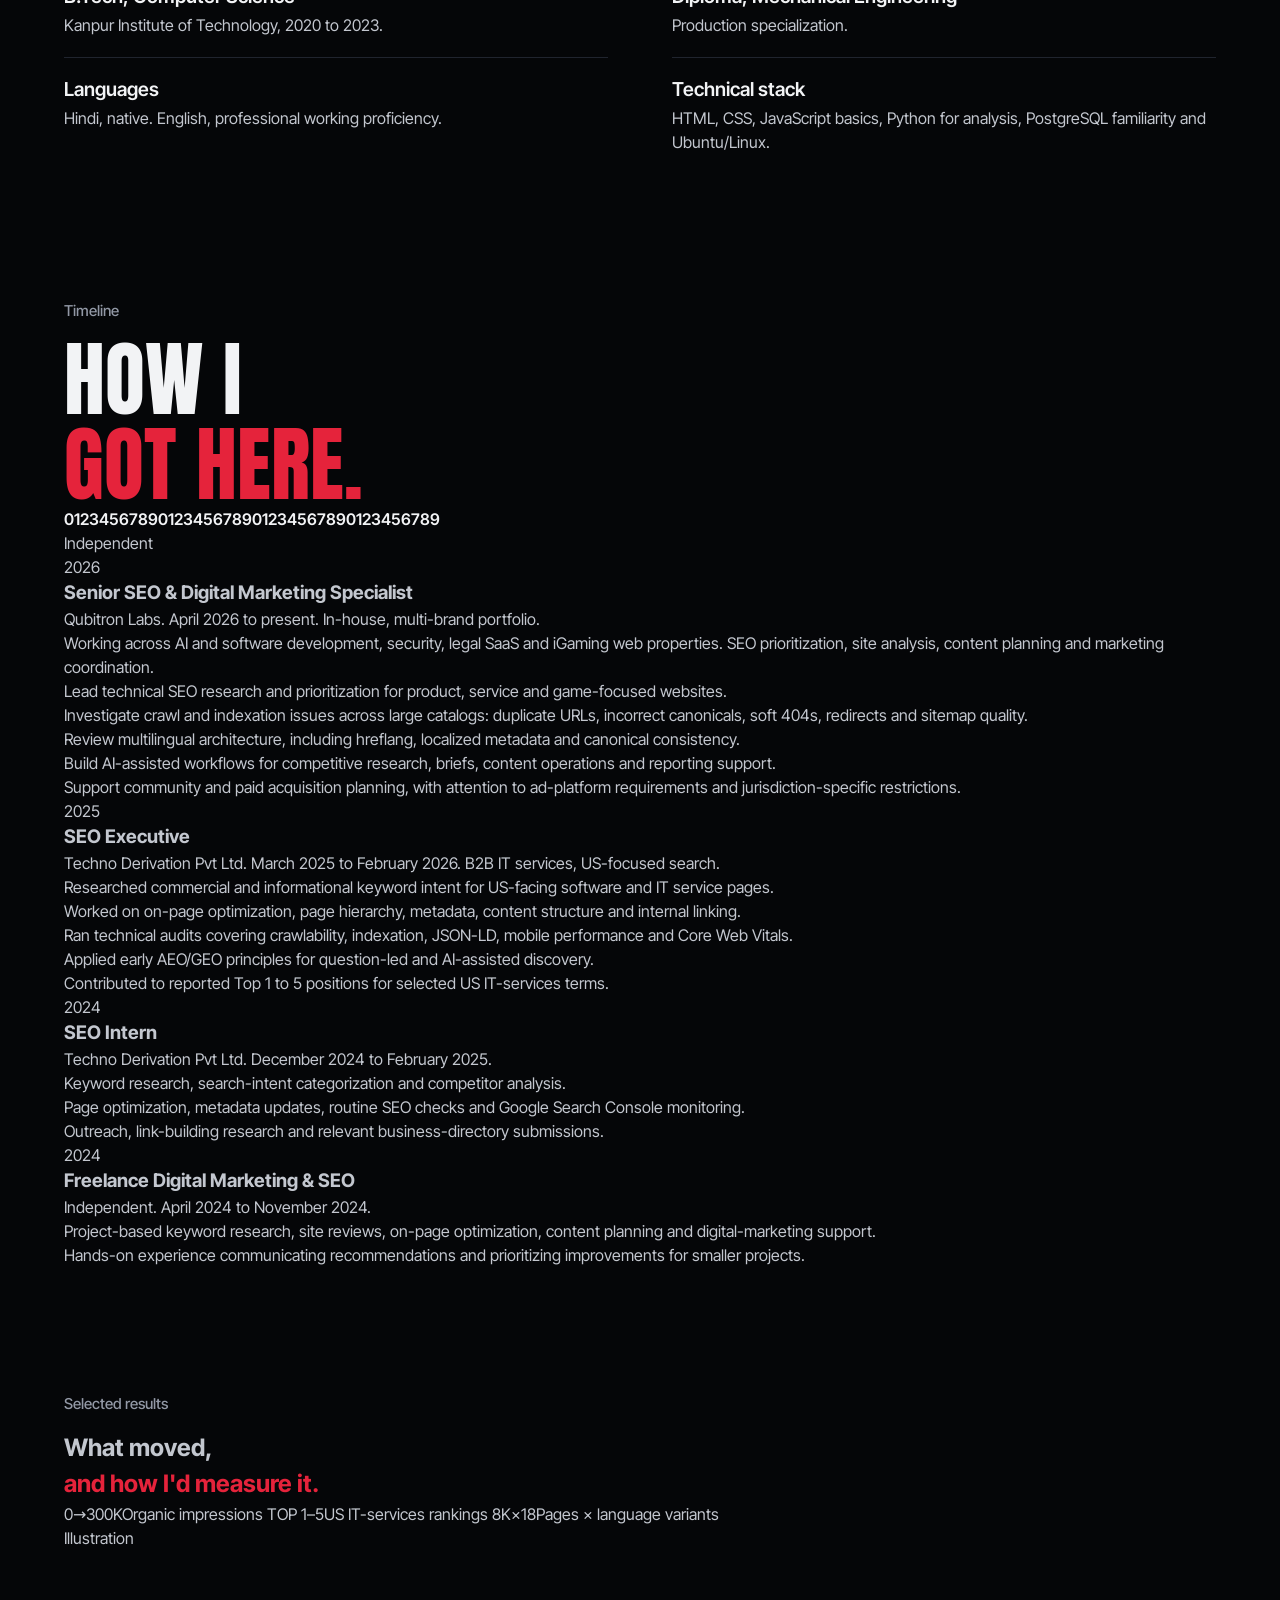
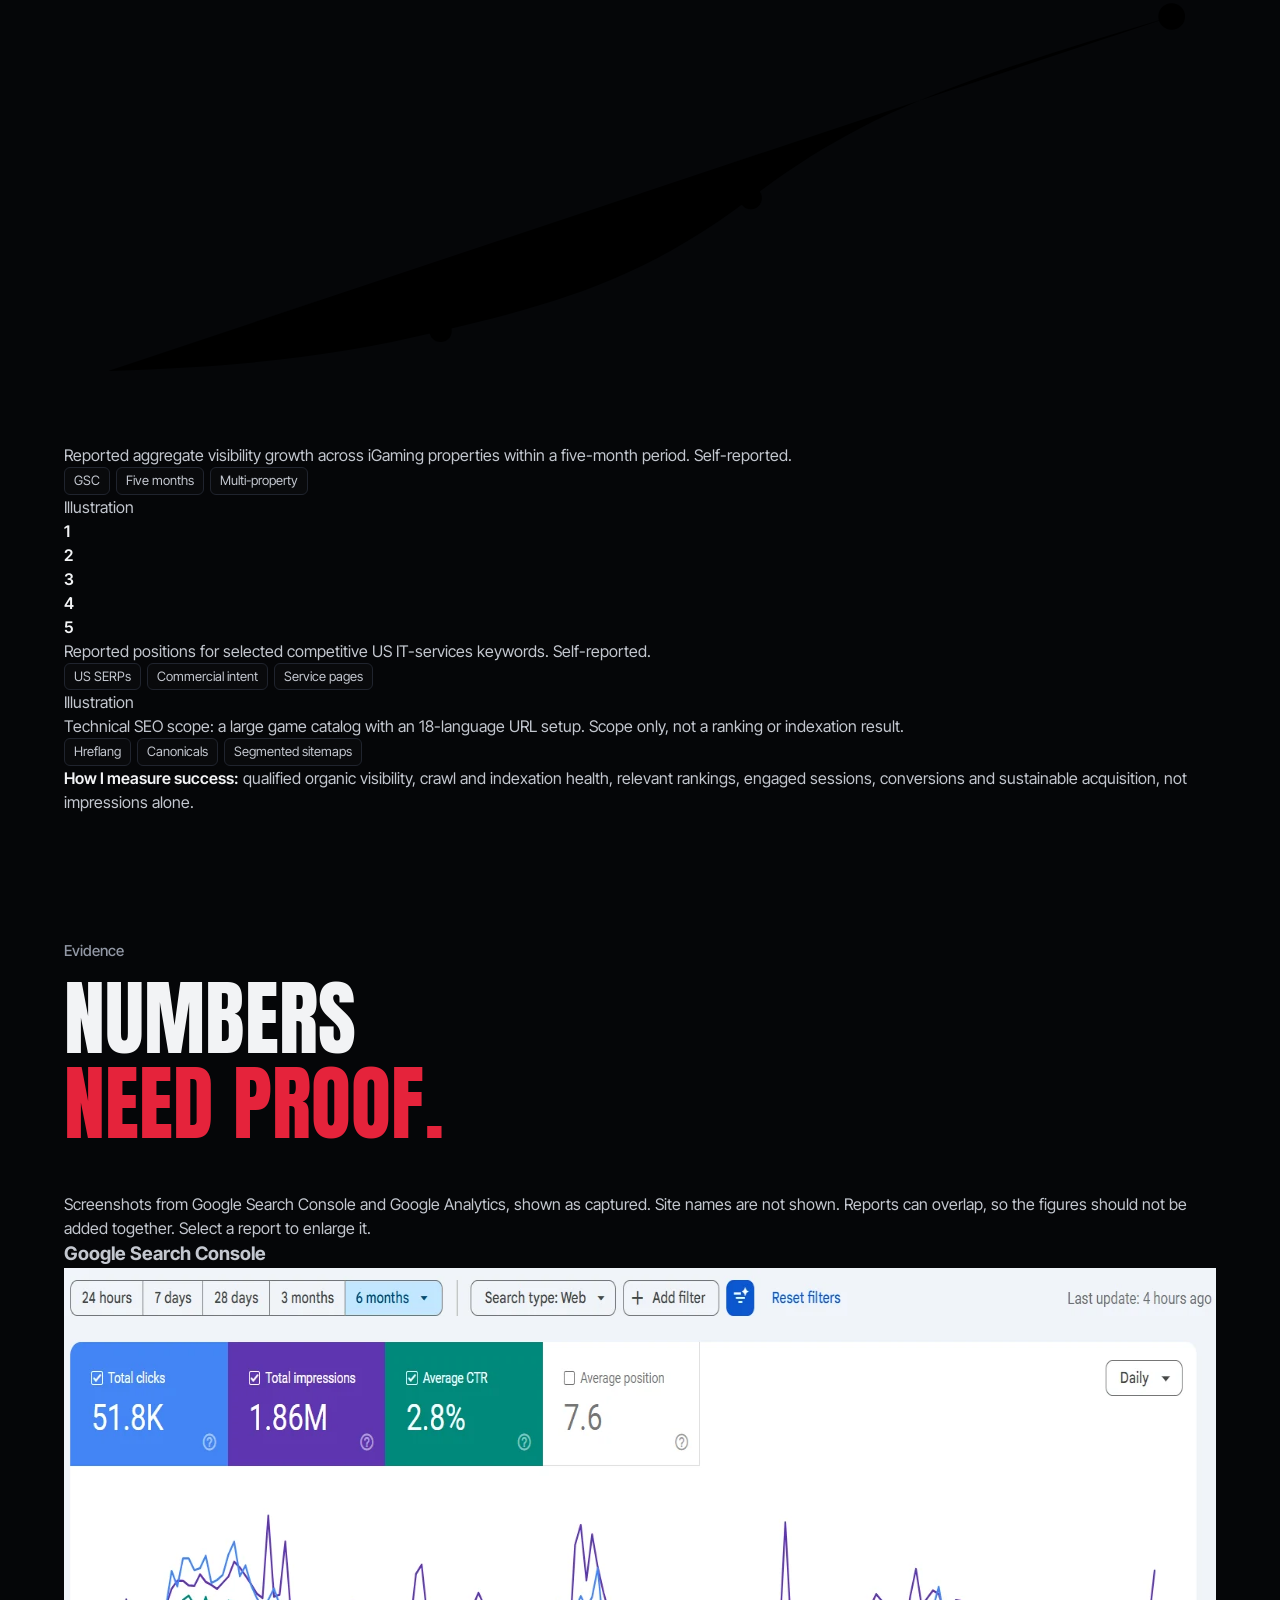
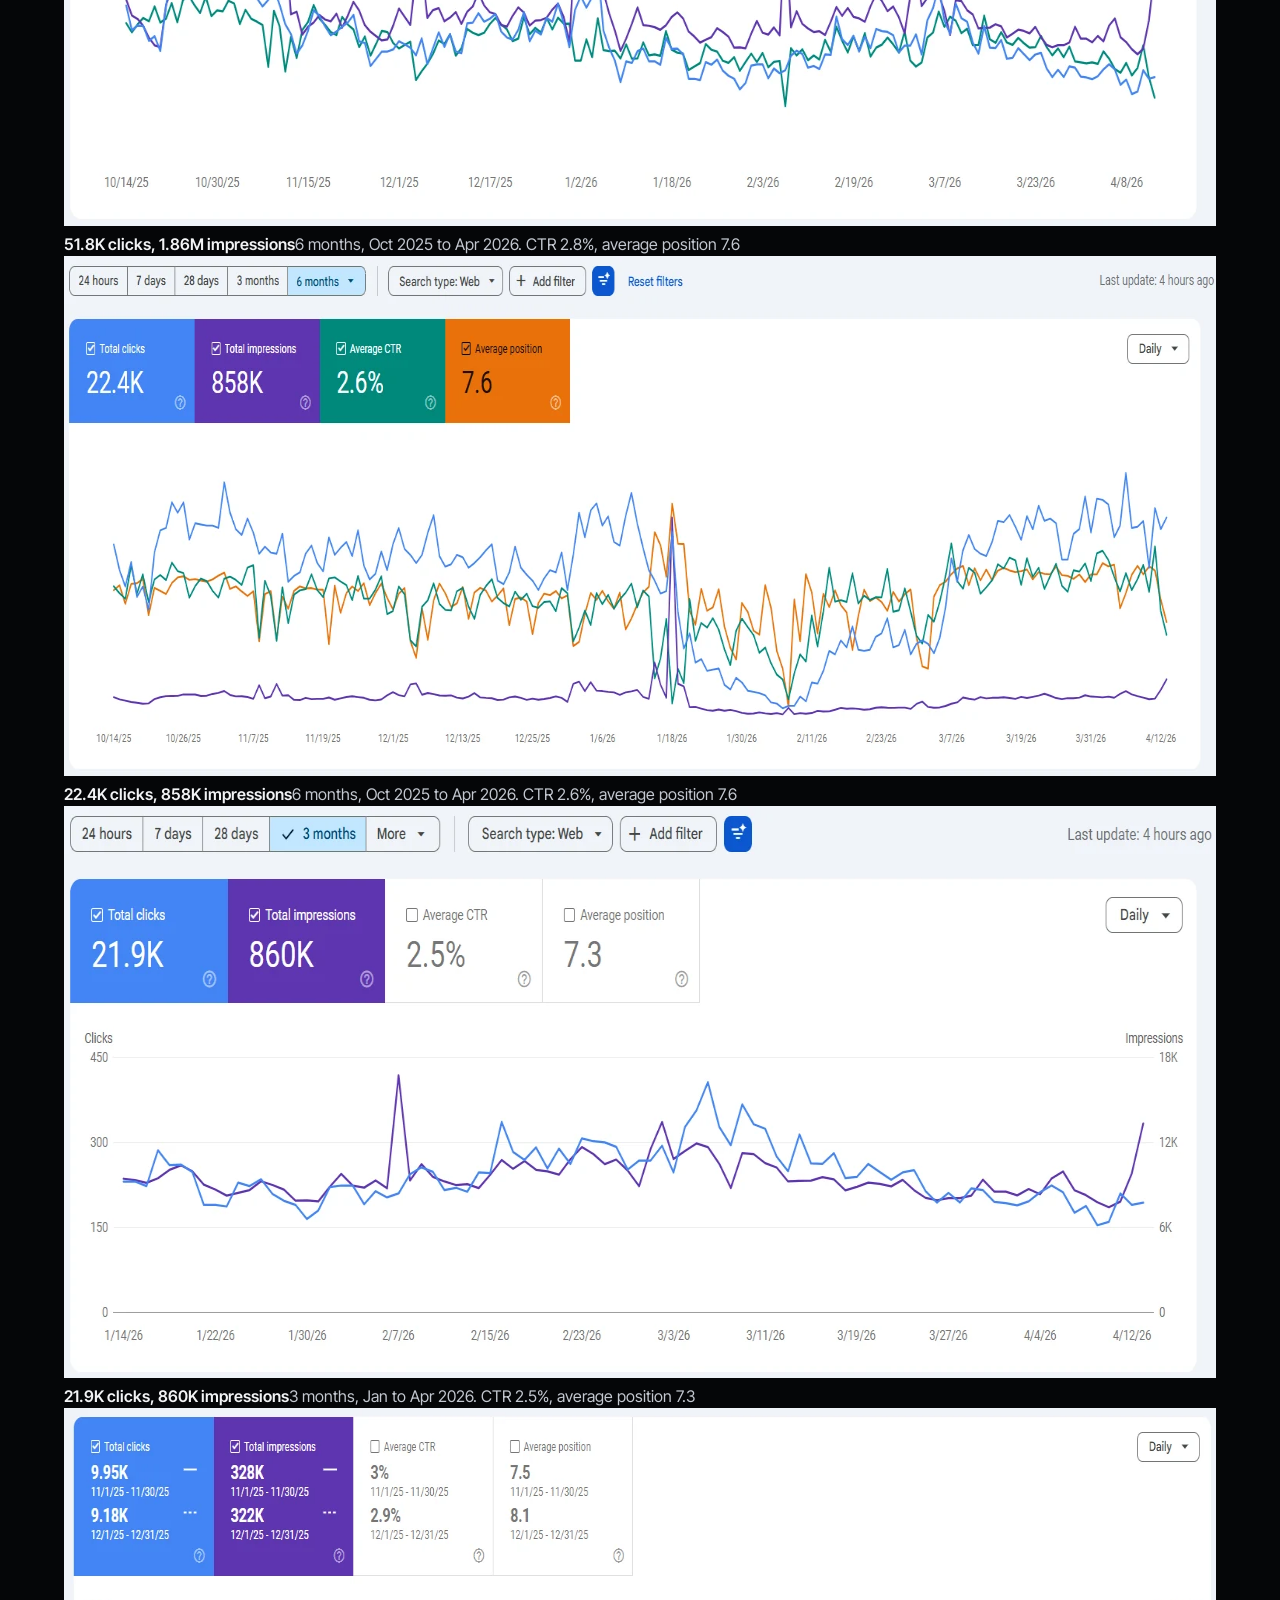
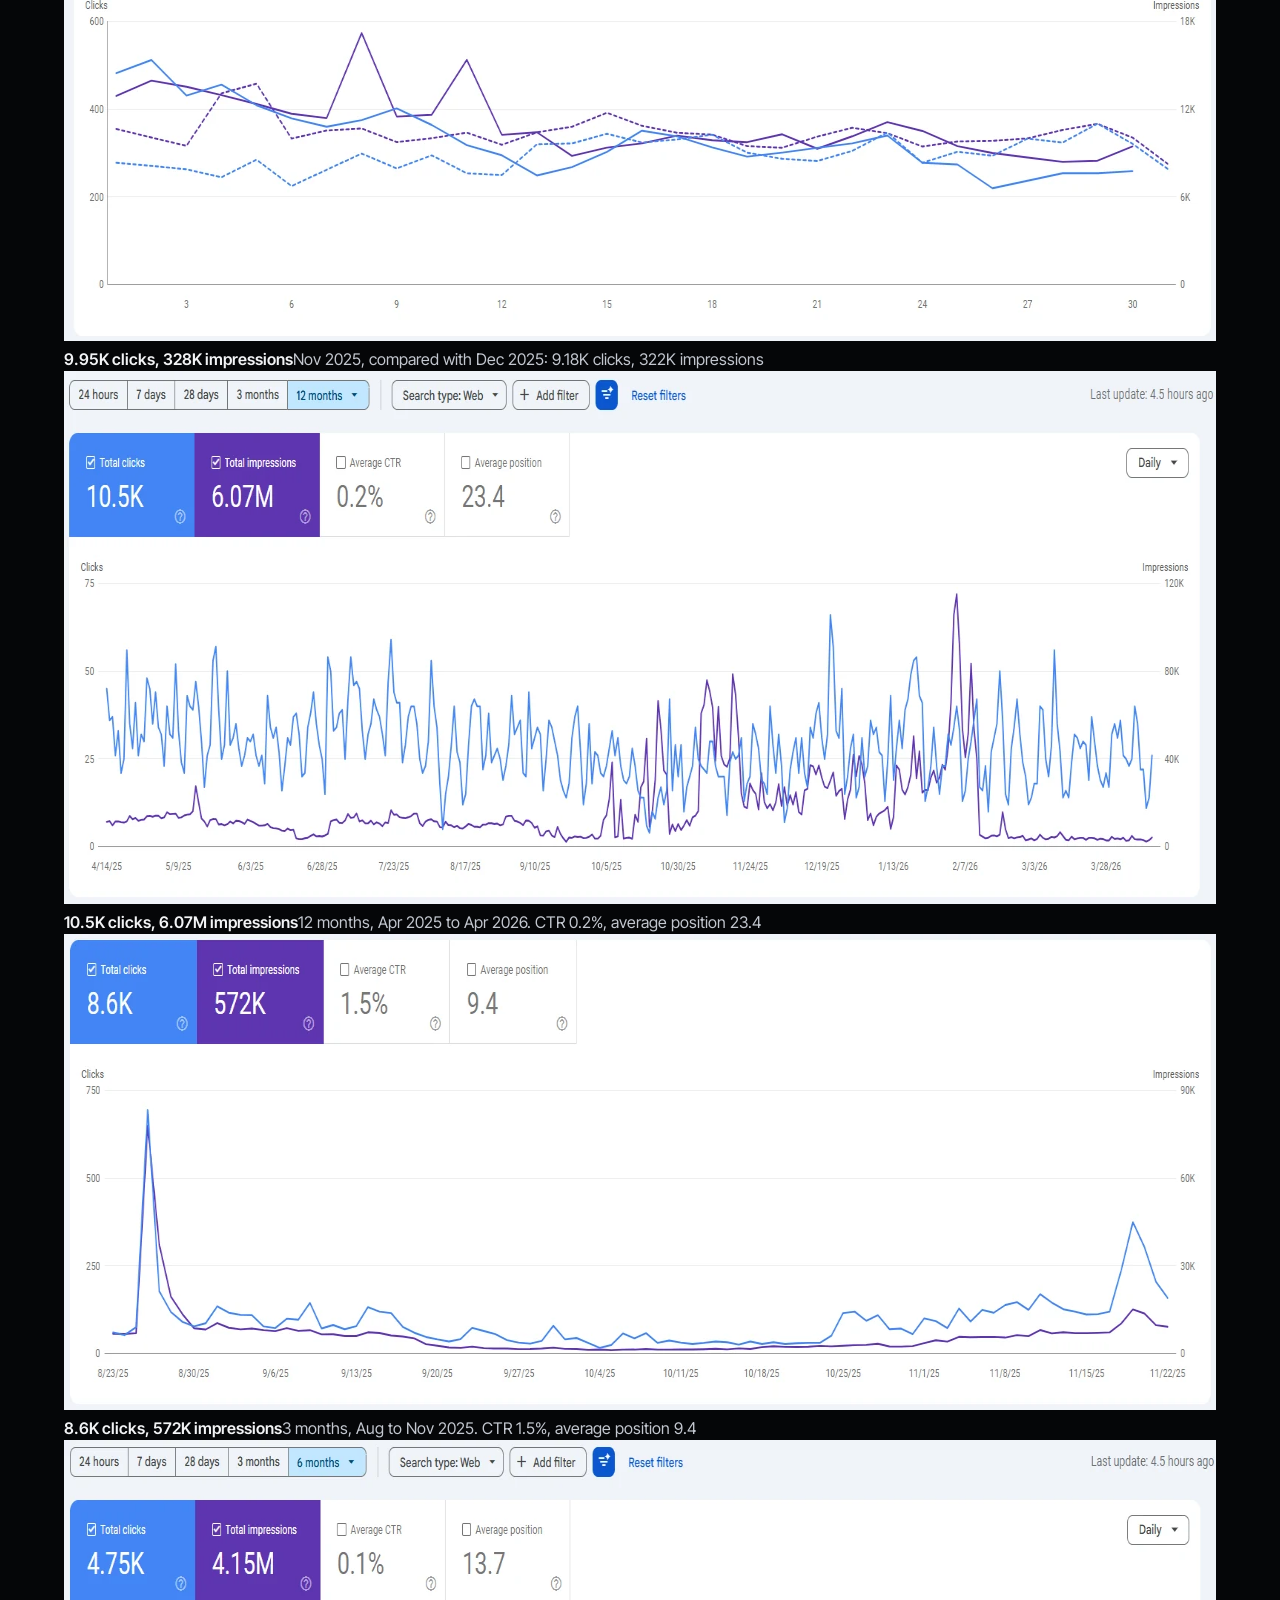
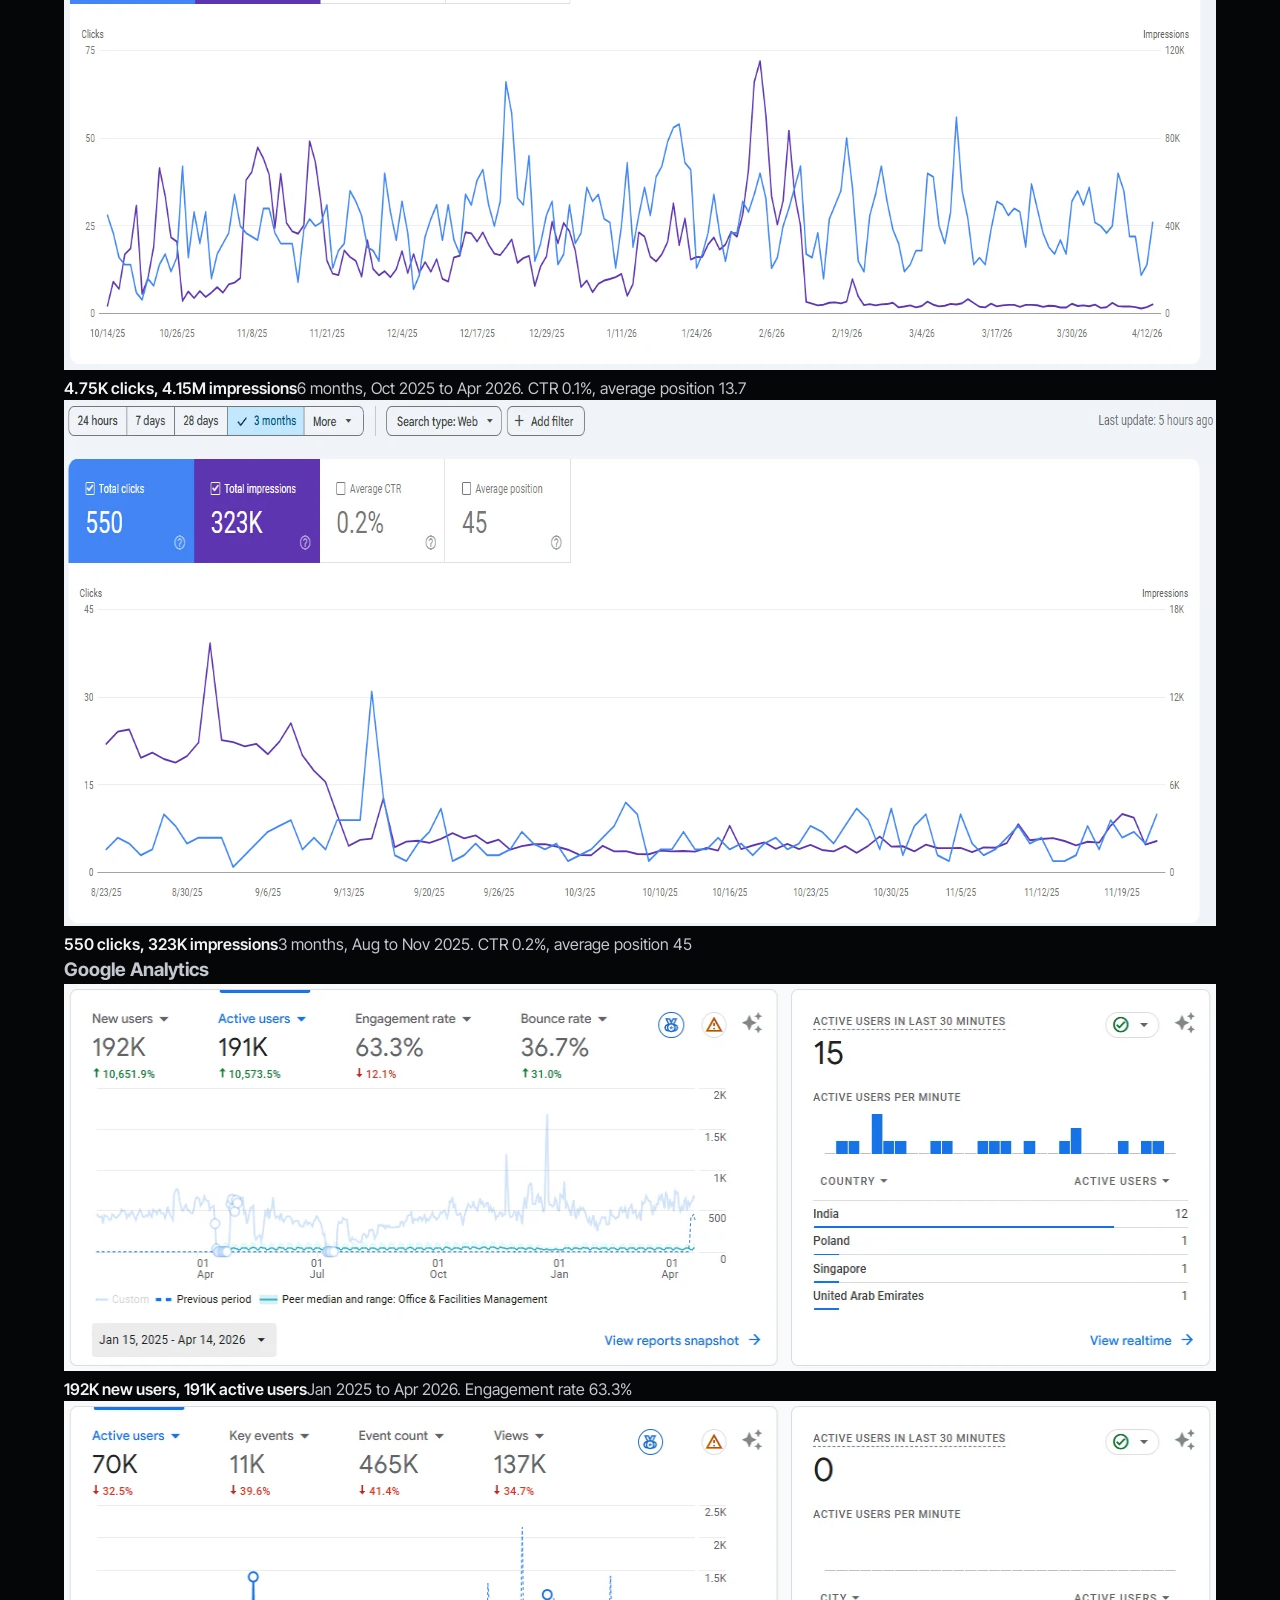
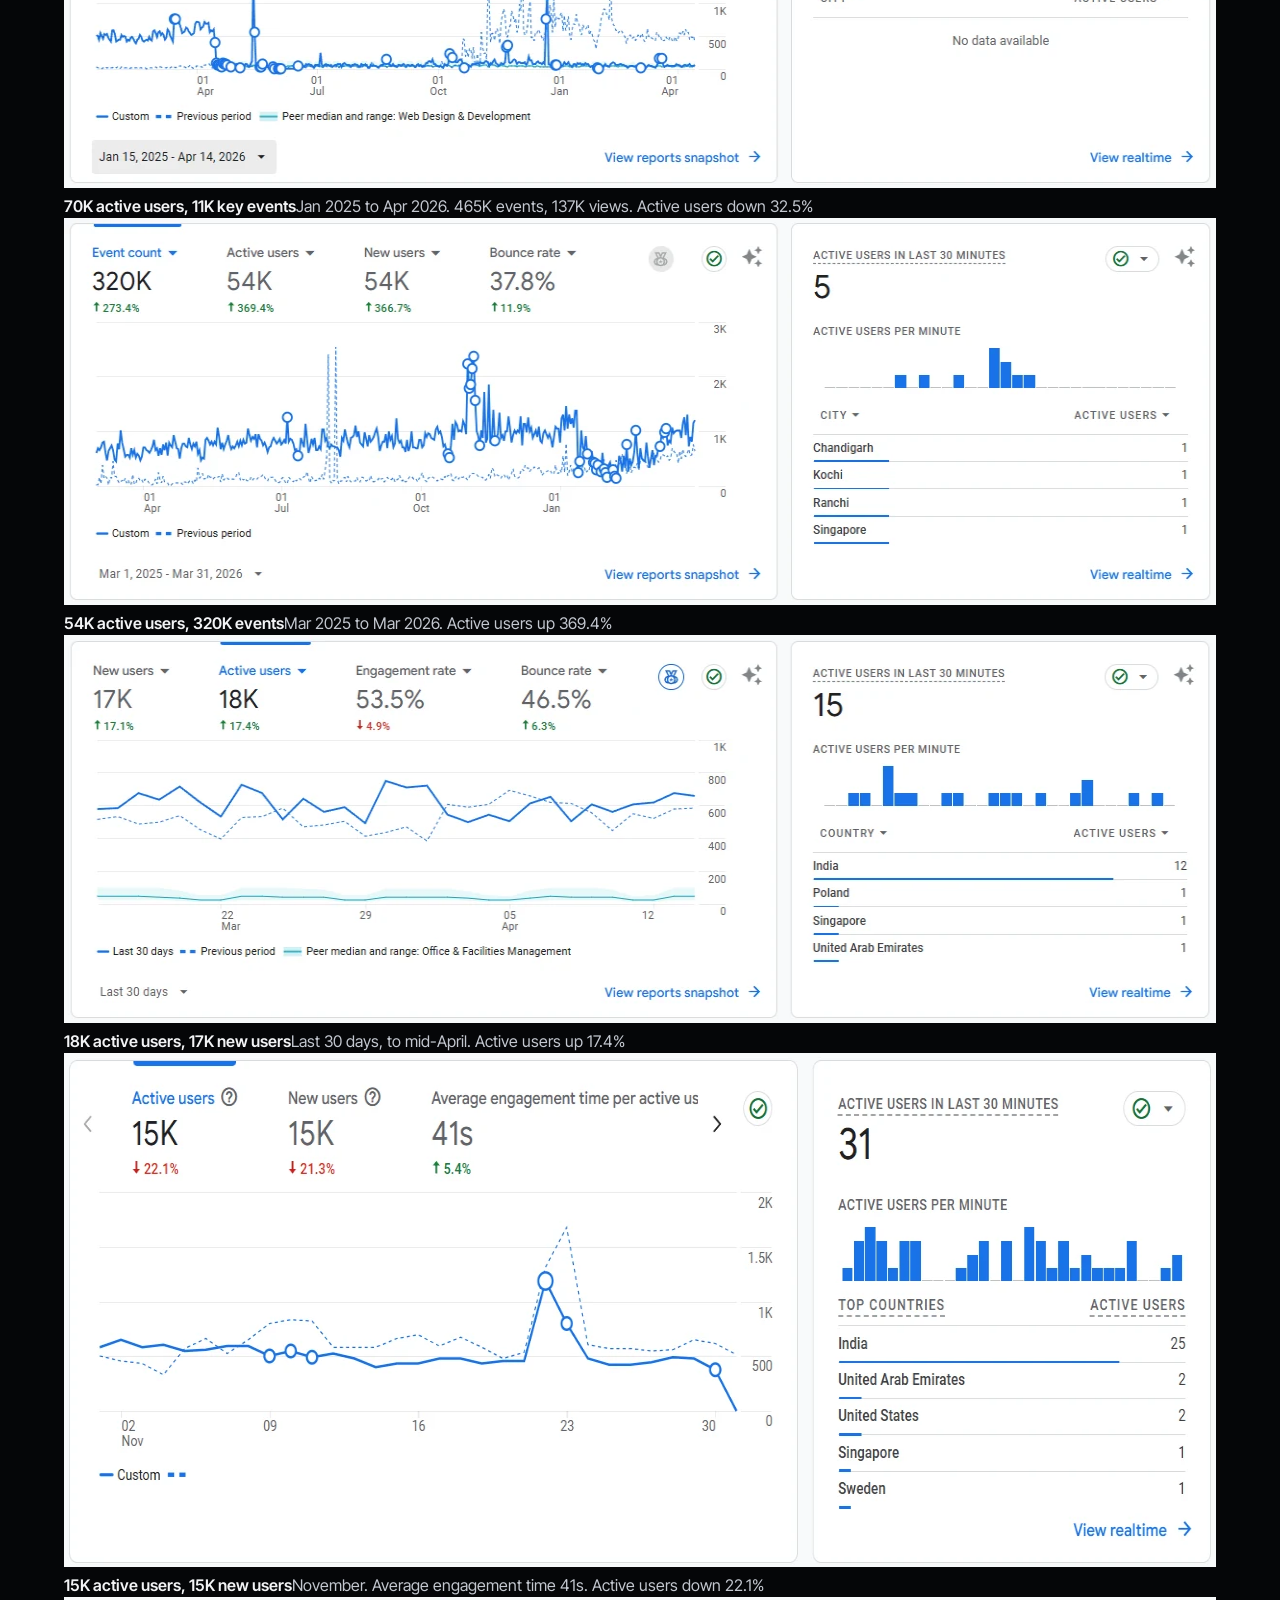
==== commit d0f6fab5: "Split iGaming white-labels into cards, rebuild paid channels with proof, fix hero overlap - Five sep" ====
--- a/index.html
+++ b/index.html
@@ -161,7 +161,7 @@
 <section class="section" id="work" aria-labelledby="work-h">
   <div class="sec-head" data-job>
     <p class="label" data-b="text">Selected work</p>
-    <h2 class="h-section" id="work-h" data-b="head">Six projects.<br><span class="hl">One way of working.</span></h2>
+    <h2 class="h-section" id="work-h" data-b="head">Ten projects.<br><span class="hl">One way of working.</span></h2>
   </div>
 
   <div class="cards">
@@ -181,83 +181,108 @@
       <p class="card-line" data-b="text">Search-intent page themes for AI and software engineering services, with technical audits and search-friendly specs for developers.</p>
       <div class="chips" data-b="items" data-anim="pop"><span>B2B SEO</span><span>Topical architecture</span><span>AEO/GEO planning</span></div>
       <div class="card-actions">
-        <button class="btn btn-sm" type="button" data-b="btn" data-case="qubitron">Case study</button>
         <a class="btn btn-sm btn-ghost" href="https://qubitronlabs.com/" target="_blank" rel="noopener" data-b="btn">Visit site</a>
       </div>
-      <div class="case-body" id="case-qubitron" hidden>
-        <p class="label">Case study 01. AI software development and B2B technology services</p>
-        <h3>Qubitron Labs: AI &amp; Software Engineering</h3>
-        <p><b>Engagement:</b> Current employer portfolio.</p>
-        <p><b>SEO focus:</b> product and service discoverability, clear solution positioning and organic opportunity mapping.</p>
-        <h4>My work and relevant scope</h4>
-        <ul>
-          <li>Group AI/software engineering, web/mobile development and related service offerings into search-intent-led page themes.</li>
-          <li>Plan service-page metadata, headings, structured content and contextual internal links.</li>
-          <li>Research informational and commercial queries that connect technology solutions with prospective business customers.</li>
-          <li>Prioritize technical audits and search-friendly content specifications for development teams.</li>
-        </ul>
-        <h4>Skills demonstrated</h4>
-        <p>B2B SEO, topical architecture, commercial keyword research, technical auditing, AEO/GEO page planning.</p>
-      </div>
     </article>
 
     <article class="card" style="--accent:#f5814d" data-card="igaming" data-job data-b="box" data-wipe="diag">
       <div class="card-glow" aria-hidden="true"></div><i class="hdl tl"></i><i class="hdl tr"></i><i class="hdl bl"></i><i class="hdl br"></i>
       <span class="card-no" aria-hidden="true">02</span>
       <div class="frame" data-b="box" data-wipe="down">
-        <div class="frame-bar"><i></i><i></i><i></i><span>rillex.com + 4 brands</span><button class="sys" type="button" aria-pressed="false">System</button></div>
-        <div class="screen slot">
-          <div class="skeleton" aria-hidden="true"><i></i><i></i><i></i><i></i></div>
-          <img src="assets/images/work-igaming.webp" width="1200" height="750" alt="Multi-brand iGaming websites" loading="lazy" onload="this.classList.add('loaded')" onerror="this.remove()">
-        </div>
-      </div>
-      <span class="tag" data-b="items" data-anim="clip"><span>Crypto iGaming</span></span>
-      <h3 class="card-title" data-b="text">Multi-Brand iGaming</h3>
-      <p class="card-line" data-b="text">Technical SEO and acquisition across thousands of game, category, provider and promotion URLs in international markets.</p>
-      <div class="chips" data-b="items" data-anim="pop"><span>Enterprise-scale SEO</span><span>Multilingual</span><span>Search analytics</span></div>
-      <div class="card-actions">
-        <button class="btn btn-sm" type="button" data-b="btn" data-case="igaming">Case study</button>
-      </div>
-      <div class="case-body" id="case-igaming" hidden>
-        <p class="label">Case study 02. Crypto casinos, sportsbooks and online gaming</p>
-        <h3>Multi-Brand iGaming: Technical SEO &amp; Acquisition</h3>
-        <p><b>Engagement:</b> Multi-brand Qubitron Labs portfolio.</p>
-        <h4>Websites</h4>
-        <ul>
-          <li><a href="https://rillex.com/" target="_blank" rel="noopener">RILLEX</a>, crypto casino and sportsbook.</li>
-          <li><a href="https://rhinobetting.com/" target="_blank" rel="noopener">RhinoBetting</a>, crypto casino, sportsbook and gaming catalog.</li>
-          <li><a href="https://rubberluck.com/" target="_blank" rel="noopener">RubberLuck</a>, iGaming website.</li>
-          <li><a href="https://jutsu.casino/" target="_blank" rel="noopener">Jutsu Casino</a>, online casino platform.</li>
-          <li><a href="https://rakemint.com/" target="_blank" rel="noopener">RakeMint</a>, crypto casino and sportsbook.</li>
-        </ul>
-        <h4>Challenges and workstreams</h4>
-        <ul>
-          <li>Discoverability for thousands of game, category, provider and promotion URLs.</li>
-          <li>Duplicate and near-duplicate pages across game templates and languages.</li>
-          <li>Canonical selection, redirect handling, error responses and crawl efficiency.</li>
-          <li>Hreflang implementation and localization consistency across international versions.</li>
-          <li>Structured data decisions for game, provider, website and supporting content pages.</li>
-          <li>Search-intent mapping for high-competition casino and sportsbook queries.</li>
-          <li>Paid, social and community-channel planning and creative production for eligible markets.</li>
-        </ul>
-        <h4>Process</h4>
-        <ol>
-          <li>Segment the URL inventory by template, game type, provider, language and indexability.</li>
-          <li>Compare crawl findings against GSC coverage, sitemap status and organic-query data.</li>
-          <li>Identify systemic causes: incorrect canonical targets, hreflang mismatch, thin templates, weak internal links or server errors.</li>
-          <li>Convert findings into implementation tickets with examples, priorities and acceptance criteria.</li>
-          <li>Validate fixes in crawls and GSC, then monitor indexation and acquisition trends.</li>
-        </ol>
-        <h4>Reported outcome</h4>
-        <p>Aggregate iGaming visibility of up to <b>300,000 organic impressions over five months</b> and <b>80+ depositing users across acquisition channels</b>. These are self-reported, portfolio-level figures.</p>
-        <h4>Skills demonstrated</h4>
-        <p>Enterprise-scale technical SEO, multilingual SEO, programmatic-content planning, search analytics, performance-marketing coordination and AI workflow design.</p>
+        <div class="frame-bar"><i></i><i></i><i></i><span>rillex.com</span><button class="sys" type="button" aria-pressed="false">System</button></div>
+        <div class="screen slot">
+          <div class="skeleton" aria-hidden="true"><i></i><i></i><i></i><i></i></div>
+          <img src="assets/images/work-rillex.webp" width="1200" height="750" alt="RILLEX website" loading="lazy" onload="this.classList.add('loaded')" onerror="this.remove()">
+        </div>
+      </div>
+      <span class="tag" data-b="items" data-anim="clip"><span>Crypto casino</span></span>
+      <h3 class="card-title" data-b="text">RILLEX</h3>
+      <p class="card-line" data-b="text">Crypto casino and sportsbook with 8,000+ games, live casino and USDT/USDC payments. Technical SEO across game, provider and promotion URLs.</p>
+      <div class="chips" data-b="items" data-anim="pop"><span>Technical SEO</span><span>Game catalog</span><span>Multilingual</span></div>
+      <div class="card-actions">
+        <a class="btn btn-sm btn-ghost" href="https://rillex.com/" target="_blank" rel="noopener" data-b="btn">Visit site</a>
+      </div>
+    </article>
+
+    <article class="card" style="--accent:#c8f542" data-card="igaming" data-job data-b="box" data-wipe="diag">
+      <div class="card-glow" aria-hidden="true"></div><i class="hdl tl"></i><i class="hdl tr"></i><i class="hdl bl"></i><i class="hdl br"></i>
+      <span class="card-no" aria-hidden="true">03</span>
+      <div class="frame" data-b="box" data-wipe="down">
+        <div class="frame-bar"><i></i><i></i><i></i><span>rhinobetting.com</span><button class="sys" type="button" aria-pressed="false">System</button></div>
+        <div class="screen slot">
+          <div class="skeleton" aria-hidden="true"><i></i><i></i><i></i><i></i></div>
+          <img src="assets/images/work-rhino.webp" width="1200" height="750" alt="RhinoBetting website" loading="lazy" onload="this.classList.add('loaded')" onerror="this.remove()">
+        </div>
+      </div>
+      <span class="tag" data-b="items" data-anim="clip"><span>Crypto sportsbook</span></span>
+      <h3 class="card-title" data-b="text">RhinoBetting</h3>
+      <p class="card-line" data-b="text">Crypto casino and sportsbook with slots, live dealer games and sports betting. SEO, link building and paid acquisition.</p>
+      <div class="chips" data-b="items" data-anim="pop"><span>Sportsbook SEO</span><span>Link building</span><span>Paid ads</span></div>
+      <div class="card-actions">
+        <a class="btn btn-sm btn-ghost" href="https://rhinobetting.com/" target="_blank" rel="noopener" data-b="btn">Visit site</a>
+      </div>
+    </article>
+
+    <article class="card" style="--accent:#3ddc84" data-card="igaming" data-job data-b="box" data-wipe="diag">
+      <div class="card-glow" aria-hidden="true"></div><i class="hdl tl"></i><i class="hdl tr"></i><i class="hdl bl"></i><i class="hdl br"></i>
+      <span class="card-no" aria-hidden="true">04</span>
+      <div class="frame" data-b="box" data-wipe="down">
+        <div class="frame-bar"><i></i><i></i><i></i><span>rubberluck.com</span><button class="sys" type="button" aria-pressed="false">System</button></div>
+        <div class="screen slot">
+          <div class="skeleton" aria-hidden="true"><i></i><i></i><i></i><i></i></div>
+          <img src="assets/images/work-rubber.webp" width="1200" height="750" alt="RubberLuck website" loading="lazy" onload="this.classList.add('loaded')" onerror="this.remove()">
+        </div>
+      </div>
+      <span class="tag" data-b="items" data-anim="clip"><span>Crypto casino</span></span>
+      <h3 class="card-title" data-b="text">RubberLuck</h3>
+      <p class="card-line" data-b="text">Wallet-based crypto casino and sportsbook. Indexation, canonical and hreflang fixes across game templates.</p>
+      <div class="chips" data-b="items" data-anim="pop"><span>Indexation</span><span>Canonicals</span><span>Hreflang</span></div>
+      <div class="card-actions">
+        <a class="btn btn-sm btn-ghost" href="https://rubberluck.com/" target="_blank" rel="noopener" data-b="btn">Visit site</a>
+      </div>
+    </article>
+
+    <article class="card" style="--accent:#c15cff" data-card="igaming" data-job data-b="box" data-wipe="diag">
+      <div class="card-glow" aria-hidden="true"></div><i class="hdl tl"></i><i class="hdl tr"></i><i class="hdl bl"></i><i class="hdl br"></i>
+      <span class="card-no" aria-hidden="true">05</span>
+      <div class="frame" data-b="box" data-wipe="down">
+        <div class="frame-bar"><i></i><i></i><i></i><span>jutsu.casino</span><button class="sys" type="button" aria-pressed="false">System</button></div>
+        <div class="screen slot">
+          <div class="skeleton" aria-hidden="true"><i></i><i></i><i></i><i></i></div>
+          <img src="assets/images/work-jutsu.webp" width="1200" height="750" alt="Jutsu Casino website" loading="lazy" onload="this.classList.add('loaded')" onerror="this.remove()">
+        </div>
+      </div>
+      <span class="tag" data-b="items" data-anim="clip"><span>Crypto casino</span></span>
+      <h3 class="card-title" data-b="text">Jutsu Casino</h3>
+      <p class="card-line" data-b="text">Crypto casino with slots, live tables and sportsbook from 80+ providers. SEO, link building and Meta and Telegram campaigns.</p>
+      <div class="chips" data-b="items" data-anim="pop"><span>Provider pages</span><span>Link building</span><span>Social ads</span></div>
+      <div class="card-actions">
+        <a class="btn btn-sm btn-ghost" href="https://jutsu.casino/" target="_blank" rel="noopener" data-b="btn">Visit site</a>
+      </div>
+    </article>
+
+    <article class="card" style="--accent:#56e0ff" data-card="igaming" data-job data-b="box" data-wipe="diag">
+      <div class="card-glow" aria-hidden="true"></div><i class="hdl tl"></i><i class="hdl tr"></i><i class="hdl bl"></i><i class="hdl br"></i>
+      <span class="card-no" aria-hidden="true">06</span>
+      <div class="frame" data-b="box" data-wipe="down">
+        <div class="frame-bar"><i></i><i></i><i></i><span>rakemint.com</span><button class="sys" type="button" aria-pressed="false">System</button></div>
+        <div class="screen slot">
+          <div class="skeleton" aria-hidden="true"><i></i><i></i><i></i><i></i></div>
+          <img src="assets/images/work-rake.webp" width="1200" height="750" alt="RakeMint website" loading="lazy" onload="this.classList.add('loaded')" onerror="this.remove()">
+        </div>
+      </div>
+      <span class="tag" data-b="items" data-anim="clip"><span>Crypto casino</span></span>
+      <h3 class="card-title" data-b="text">RakeMint</h3>
+      <p class="card-line" data-b="text">Crypto casino and sportsbook with 8,000+ games and USDT/USDC payments. Search-intent mapping for high-competition casino queries.</p>
+      <div class="chips" data-b="items" data-anim="pop"><span>Intent mapping</span><span>Schema</span><span>Search analytics</span></div>
+      <div class="card-actions">
+        <a class="btn btn-sm btn-ghost" href="https://rakemint.com/" target="_blank" rel="noopener" data-b="btn">Visit site</a>
       </div>
     </article>
 
     <article class="card" style="--accent:#c8f542" data-card="qubitpilot" data-job data-b="box" data-wipe="diag">
       <div class="card-glow" aria-hidden="true"></div><i class="hdl tl"></i><i class="hdl tr"></i><i class="hdl bl"></i><i class="hdl br"></i>
-      <span class="card-no" aria-hidden="true">03</span>
+      <span class="card-no" aria-hidden="true">07</span>
       <div class="frame" data-b="box" data-wipe="down">
         <div class="frame-bar"><i></i><i></i><i></i><span>qubitpilot.in</span><button class="sys" type="button" aria-pressed="false">System</button></div>
         <div class="screen slot">
@@ -270,29 +295,13 @@
       <p class="card-line" data-b="text">Making product use cases understandable and searchable for two distinct audiences: advocates and chartered accountants in India.</p>
       <div class="chips" data-b="items" data-anim="pop"><span>SaaS keywords</span><span>Audience segments</span><span>AEO</span></div>
       <div class="card-actions">
-        <button class="btn btn-sm" type="button" data-b="btn" data-case="qubitpilot">Case study</button>
         <a class="btn btn-sm btn-ghost" href="https://qubitpilot.in/" target="_blank" rel="noopener" data-b="btn">Visit site</a>
       </div>
-      <div class="case-body" id="case-qubitpilot" hidden>
-        <p class="label">Case study 03. Legal-tech and professional services SaaS</p>
-        <h3>QubitPilot: Legal &amp; CA Practice Management</h3>
-        <p><b>Audience:</b> Advocates, chartered accountants and professional firms in India.</p>
-        <p><b>SEO focus:</b> making product use cases understandable and searchable for two distinct professional audiences.</p>
-        <h4>Relevant workstreams</h4>
-        <ul>
-          <li>Separate advocate-focused and CA-focused search intents, service terms and user questions.</li>
-          <li>Organize feature and use-case keywords into product landing pages and supporting content themes.</li>
-          <li>Build answer-led page outlines around specific workflows, benefits and FAQs.</li>
-          <li>Develop internal-link pathways between relevant features, industries and educational resources.</li>
-        </ul>
-        <h4>Skills demonstrated</h4>
-        <p>SaaS keyword research, audience segmentation, product-led content planning and AEO.</p>
-      </div>
     </article>
 
     <article class="card" style="--accent:#3ddc84" data-card="sequrity" data-job data-b="box" data-wipe="diag">
       <div class="card-glow" aria-hidden="true"></div><i class="hdl tl"></i><i class="hdl tr"></i><i class="hdl bl"></i><i class="hdl br"></i>
-      <span class="card-no" aria-hidden="true">04</span>
+      <span class="card-no" aria-hidden="true">08</span>
       <div class="frame" data-b="box" data-wipe="down">
         <div class="frame-bar"><i></i><i></i><i></i><span>security.qubitronlabs.com</span><button class="sys" type="button" aria-pressed="false">System</button></div>
         <div class="screen slot">
@@ -305,26 +314,13 @@
       <p class="card-line" data-b="text">Technical positioning and discoverability planning for reverse-engineering-related services. Marketing and SEO positioning only.</p>
       <div class="chips" data-b="items" data-anim="pop"><span>Technical intent</span><span>Query mapping</span><span>Expert review</span></div>
       <div class="card-actions">
-        <button class="btn btn-sm" type="button" data-b="btn" data-case="sequrity">Case study</button>
         <a class="btn btn-sm btn-ghost" href="https://security.qubitronlabs.com/" target="_blank" rel="noopener" data-b="btn">Visit site</a>
       </div>
-      <div class="case-body" id="case-sequrity" hidden>
-        <p class="label">Case study 04. Technical and security services</p>
-        <h3>Sequrity: Reverse Engineering &amp; Security</h3>
-        <p><b>SEO focus:</b> technical positioning and discoverability planning for reverse-engineering-related services.</p>
-        <h4>Relevant workstreams</h4>
-        <ul>
-          <li>Clarify audience, service terminology and technical search intent.</li>
-          <li>Map service-specific queries to appropriate landing pages and explanatory resources.</li>
-          <li>Plan credible, technically precise content and navigation that can be reviewed by subject-matter experts.</li>
-        </ul>
-        <p><b>Scope note:</b> marketing and SEO positioning only. This is not a claim of personally performing reverse-engineering work.</p>
-      </div>
     </article>
 
     <article class="card" style="--accent:#c15cff" data-card="rise" data-job data-b="box" data-wipe="diag">
       <div class="card-glow" aria-hidden="true"></div><i class="hdl tl"></i><i class="hdl tr"></i><i class="hdl bl"></i><i class="hdl br"></i>
-      <span class="card-no" aria-hidden="true">05</span>
+      <span class="card-no" aria-hidden="true">09</span>
       <div class="frame" data-b="box" data-wipe="down">
         <div class="frame-bar"><i></i><i></i><i></i><span>risejewels.com</span><button class="sys" type="button" aria-pressed="false">System</button></div>
         <div class="screen slot">
@@ -337,31 +333,15 @@
       <p class="card-line" data-b="text">International e-commerce SEO for a jewelry brand, with markets referenced across the US, UAE and India.</p>
       <div class="chips" data-b="items" data-anim="pop"><span>Product SEO</span><span>Audits</span><span>International</span></div>
       <div class="card-actions">
-        <button class="btn btn-sm" type="button" data-b="btn" data-case="rise">Case study</button>
         <a class="btn btn-sm btn-ghost" href="https://risejewels.com/" target="_blank" rel="noopener" data-b="btn">Visit site</a>
       </div>
-      <div class="case-body" id="case-rise" hidden>
-        <p class="label">Case study 05. Jewelry and e-commerce</p>
-        <h3>Rise Jewels: International E-commerce SEO</h3>
-        <p><b>Markets referenced:</b> US, UAE and India.</p>
-        <h4>Relevant workstreams</h4>
-        <ul>
-          <li>Site crawl analysis and audit prioritization.</li>
-          <li>Product and category search intent and metadata restructuring.</li>
-          <li>Indexation, canonical and crawl diagnostics.</li>
-          <li>On-page optimization, performance checks and internal linking.</li>
-          <li>International content and discoverability considerations.</li>
-        </ul>
-        <h4>Skills demonstrated</h4>
-        <p>Product and category SEO, e-commerce audits, indexing analysis and international targeting.</p>
-      </div>
     </article>
 
     <article class="card" style="--accent:#56e0ff" data-card="techno" data-job data-b="box" data-wipe="diag">
       <div class="card-glow" aria-hidden="true"></div><i class="hdl tl"></i><i class="hdl tr"></i><i class="hdl bl"></i><i class="hdl br"></i>
-      <span class="card-no" aria-hidden="true">06</span>
-      <div class="frame" data-b="box" data-wipe="down">
-        <div class="frame-bar"><i></i><i></i><i></i><span>Techno Derivation</span><button class="sys" type="button" aria-pressed="false">System</button></div>
+      <span class="card-no" aria-hidden="true">10</span>
+      <div class="frame" data-b="box" data-wipe="down">
+        <div class="frame-bar"><i></i><i></i><i></i><span>technoderivation.com</span><button class="sys" type="button" aria-pressed="false">System</button></div>
         <div class="screen slot">
           <div class="skeleton" aria-hidden="true"><i></i><i></i><i></i><i></i></div>
           <img src="assets/images/work-techno.webp" width="1200" height="750" alt="Techno Derivation project" loading="lazy" onload="this.classList.add('loaded')" onerror="this.remove()">
@@ -372,20 +352,7 @@
       <p class="card-line" data-b="text">Aligning service pages with US search intent. Selected keywords reported reaching Top 1 to 5 positions.</p>
       <div class="chips" data-b="items" data-anim="pop"><span>Commercial intent</span><span>Schema</span><span>Rank tracking</span></div>
       <div class="card-actions">
-        <button class="btn btn-sm" type="button" data-b="btn" data-case="techno">Case study</button>
-      </div>
-      <div class="case-body" id="case-techno" hidden>
-        <p class="label">Case study 06. B2B technology services</p>
-        <h3>Techno Derivation: US IT Services</h3>
-        <p><b>Role:</b> SEO Executive and SEO Intern.</p>
-        <h4>Approach</h4>
-        <ul>
-          <li>Understand service-page commercial intent and relevant US SERP competition.</li>
-          <li>Align on-page content, schema, supporting pages and internal links with the searcher's task.</li>
-          <li>Audit technical barriers and monitor keyword and landing-page performance.</li>
-        </ul>
-        <h4>Reported outcome</h4>
-        <p>Selected keywords reaching <b>Top 1 to 5</b> positions. Self-reported.</p>
+        <a class="btn btn-sm btn-ghost" href="https://technoderivation.com/" target="_blank" rel="noopener" data-b="btn">Visit site</a>
       </div>
     </article>
 
@@ -398,23 +365,119 @@
     <p class="label" data-b="text">Paid &amp; channels</p>
     <h2 class="h-section" id="paid-h" data-b="head">Ads that ran<br><span class="hl">where players are.</span></h2>
   </div>
-  <div class="also-list">
-    <div class="also-row" data-b="ride" data-ride="row"><h3>Google Ads</h3><p>Search and display campaigns for eligible markets, with keyword research shared with SEO, landing-page alignment and conversion tracking in GA4.</p><div class="chips"><span>Search</span><span>Display</span><span>Conversion tracking</span></div></div>
-    <div class="also-row" data-b="ride" data-ride="row"><h3>Meta Ads</h3><p>Facebook and Instagram campaigns with creative testing, audience setup and attention to platform policy for restricted categories.</p><div class="chips"><span>Facebook</span><span>Instagram</span><span>Creative testing</span></div></div>
-    <div class="also-row" data-b="ride" data-ride="row"><h3>Telegram</h3><p>Channel and community promotion, paid placements in niche channels and bot-led funnels to move users from community to sign-up.</p><div class="chips"><span>Channel ads</span><span>Community growth</span><span>Funnels</span></div></div>
-    <div class="also-row" data-b="ride" data-ride="row"><h3>X (Twitter) promotion</h3><p>Promoted posts and account-led promotion to build brand reach and drive traffic to campaign pages.</p><div class="chips"><span>Promoted posts</span><span>Brand reach</span></div></div>
-    <div class="also-row" data-b="ride" data-ride="row"><h3>Kick &amp; Twitch streaming</h3><p>Streamer partnerships and sponsored live streams on Kick and Twitch, with tracked links and promo codes for attribution.</p><div class="chips"><span>Kick</span><span>Twitch</span><span>Streamer deals</span><span>Promo codes</span><span>Kick: 2,847 avg CCV</span><span>182K unique viewers</span><span>312 unique chatters</span><span>Peak ~110 avg viewers/day</span></div></div>
-    <div class="also-row" data-b="ride" data-ride="row"><h3>Adult ad networks</h3><p>Banner and native placements on adult traffic networks for 18+ iGaming offers, with geo-targeting and compliance checks per market.</p><div class="chips"><span>18+ traffic</span><span>Native &amp; banner</span><span>Geo-targeting</span></div></div>
-  </div>
-  <div class="paid-proofs">
-  <figure class="paid-proof" data-b="ride" data-ride="row">
-    <img src="assets/images/evidence/kick-stats.webp" width="1552" height="1013" alt="Kick Studio performance over 60 days: average CCV 2,847, peak CCV 5,920, 182,430 unique viewers, 147 streams, 612.4 hours streamed, Verified level" loading="lazy">
-    <figcaption>Kick Studio, last 60 days (Sep 19 to Nov 13, 2026). Average CCV 2,847 (+184%), peak 5,920, 182K unique viewers. Channel reached Verified.</figcaption>
-  </figure>
-  <figure class="paid-proof" data-b="ride" data-ride="row">
-    <img src="assets/images/evidence/twitch-stats.webp" width="1743" height="902" alt="Twitch channel analytics, Sep 11 2025 to Nov 18 2026: daily average viewers rising from about 30 to a peak near 110, 312 unique chatters, 48 follows" loading="lazy">
-    <figcaption>Twitch channel analytics, Sep 2025 to Nov 2026 (434 days). Daily average viewers grew from ~30 to 60–75, with a peak near 110.</figcaption>
-  </figure>
+  <div class="cards">
+
+    <article class="card" style="--accent:#4f9dff" data-card="meta" data-job data-b="box" data-wipe="diag">
+      <div class="card-glow" aria-hidden="true"></div><i class="hdl tl"></i><i class="hdl tr"></i><i class="hdl bl"></i><i class="hdl br"></i>
+      <span class="card-no" aria-hidden="true">01</span>
+      <div class="frame" data-b="box" data-wipe="down">
+        <div class="frame-bar"><i></i><i></i><i></i><span>Meta Ad Library</span><button class="sys" type="button" aria-pressed="false">System</button></div>
+        <div class="screen slot">
+          <div class="skeleton" aria-hidden="true"><i></i><i></i><i></i><i></i></div>
+          <img src="assets/images/evidence/meta-ads-creatives.webp" width="722" height="522" style="object-position:50% 0" alt="Two active Gleaming Slots Meta ads: a Big Win SC 800 voucher creative and a We Missed You up to $900 creative" loading="lazy" onload="this.classList.add('loaded')" onerror="this.remove()">
+        </div>
+      </div>
+      <span class="tag" data-b="items" data-anim="clip"><span>5 active ads</span></span>
+      <h3 class="card-title" data-b="text">Meta Ads</h3>
+      <p class="card-line" data-b="text">Gleaming Slots campaigns on Facebook, Instagram, Messenger and Threads, launched Aug 12 to Oct 9, 2026.</p>
+      <div class="chips" data-b="items" data-anim="pop"><span>Facebook</span><span>Instagram</span><span>Creative testing</span></div>
+    </article>
+
+    <article class="card" style="--accent:#56e0ff" data-card="x" data-job data-b="box" data-wipe="diag">
+      <div class="card-glow" aria-hidden="true"></div><i class="hdl tl"></i><i class="hdl tr"></i><i class="hdl bl"></i><i class="hdl br"></i>
+      <span class="card-no" aria-hidden="true">02</span>
+      <div class="frame" data-b="box" data-wipe="down">
+        <div class="frame-bar"><i></i><i></i><i></i><span>x.com/GlobalCoinHub</span><button class="sys" type="button" aria-pressed="false">System</button></div>
+        <div class="screen slot">
+          <div class="skeleton" aria-hidden="true"><i></i><i></i><i></i><i></i></div>
+          <img src="assets/images/evidence/x-rillex.webp" width="602" height="890" style="object-position:50% 78%" alt="X post by Coin Hub - Go Global introducing Rillex Crypto Casino with the Rillex logo creative, 146K views" loading="lazy" onload="this.classList.add('loaded')" onerror="this.remove()">
+        </div>
+      </div>
+      <span class="tag" data-b="items" data-anim="clip"><span>146K views</span></span>
+      <h3 class="card-title" data-b="text">X (Twitter)</h3>
+      <p class="card-line" data-b="text">Rillex launch post with crypto community partner Coin Hub, Jul 30. 146K views, 114 likes.</p>
+      <div class="chips" data-b="items" data-anim="pop"><span>Partner posts</span><span>Brand reach</span><span>Crypto community</span></div>
+    </article>
+
+    <article class="card" style="--accent:#f5814d" data-card="telegram" data-job data-b="box" data-wipe="diag">
+      <div class="card-glow" aria-hidden="true"></div><i class="hdl tl"></i><i class="hdl tr"></i><i class="hdl bl"></i><i class="hdl br"></i>
+      <span class="card-no" aria-hidden="true">03</span>
+      <div class="frame" data-b="box" data-wipe="down">
+        <div class="frame-bar"><i></i><i></i><i></i><span>t.me/rillexgaming</span><button class="sys" type="button" aria-pressed="false">System</button></div>
+        <div class="screen slot">
+          <div class="skeleton" aria-hidden="true"><i></i><i></i><i></i><i></i></div>
+          <img src="assets/images/evidence/telegram-rillex.webp" width="425" height="490" style="object-position:50% 20%" alt="Rillex Telegram post: 1,000 players celebration, 100% bonus up to $200 with promo code RILLEXBIG200" loading="lazy" onload="this.classList.add('loaded')" onerror="this.remove()">
+        </div>
+      </div>
+      <span class="tag" data-b="items" data-anim="clip"><span>RILLEXBIG200</span></span>
+      <h3 class="card-title" data-b="text">Telegram</h3>
+      <p class="card-line" data-b="text">Channel posts and promo-code funnels, like the Rillex 1,000-player $200 celebration bonus.</p>
+      <div class="chips" data-b="items" data-anim="pop"><span>Channel posts</span><span>Promo codes</span><span>Funnels</span></div>
+    </article>
+
+    <article class="card" style="--accent:#3ddc84" data-card="kick" data-job data-b="box" data-wipe="diag">
+      <div class="card-glow" aria-hidden="true"></div><i class="hdl tl"></i><i class="hdl tr"></i><i class="hdl bl"></i><i class="hdl br"></i>
+      <span class="card-no" aria-hidden="true">04</span>
+      <div class="frame" data-b="box" data-wipe="down">
+        <div class="frame-bar"><i></i><i></i><i></i><span>Kick Studio</span><button class="sys" type="button" aria-pressed="false">System</button></div>
+        <div class="screen slot">
+          <div class="skeleton" aria-hidden="true"><i></i><i></i><i></i><i></i></div>
+          <img src="assets/images/evidence/kick-stats.webp" width="1552" height="1013" style="object-position:0 0" alt="Kick Studio performance over 60 days: average CCV 2,847, peak CCV 5,920, 182,430 unique viewers, 147 streams, Verified" loading="lazy" onload="this.classList.add('loaded')" onerror="this.remove()">
+        </div>
+      </div>
+      <span class="tag" data-b="items" data-anim="clip"><span>2,847 avg CCV</span></span>
+      <h3 class="card-title" data-b="text">Kick streaming</h3>
+      <p class="card-line" data-b="text">Sponsored streams, Sep 19 to Nov 13, 2026. Peak CCV 5,920 and 182K unique viewers. Channel reached Verified.</p>
+      <div class="chips" data-b="items" data-anim="pop"><span>Streamer deals</span><span>Promo codes</span><span>Verified</span></div>
+    </article>
+
+    <article class="card" style="--accent:#c15cff" data-card="twitch" data-job data-b="box" data-wipe="diag">
+      <div class="card-glow" aria-hidden="true"></div><i class="hdl tl"></i><i class="hdl tr"></i><i class="hdl bl"></i><i class="hdl br"></i>
+      <span class="card-no" aria-hidden="true">05</span>
+      <div class="frame" data-b="box" data-wipe="down">
+        <div class="frame-bar"><i></i><i></i><i></i><span>Twitch analytics</span><button class="sys" type="button" aria-pressed="false">System</button></div>
+        <div class="screen slot">
+          <div class="skeleton" aria-hidden="true"><i></i><i></i><i></i><i></i></div>
+          <img src="assets/images/evidence/twitch-stats.webp" width="1743" height="902" style="object-position:0 50%" alt="Twitch channel analytics, Sep 2025 to Nov 2026: daily average viewers rising from about 30 to a peak near 110, 312 unique chatters" loading="lazy" onload="this.classList.add('loaded')" onerror="this.remove()">
+        </div>
+      </div>
+      <span class="tag" data-b="items" data-anim="clip"><span>~110 peak viewers</span></span>
+      <h3 class="card-title" data-b="text">Twitch streaming</h3>
+      <p class="card-line" data-b="text">Channel growth from Sep 2025 to Nov 2026. Daily average viewers grew from ~30 to 60–75, with 312 unique chatters.</p>
+      <div class="chips" data-b="items" data-anim="pop"><span>Sponsored streams</span><span>Chat engagement</span><span>Promo codes</span></div>
+    </article>
+
+    <article class="card" style="--accent:#c8f542" data-card="adult" data-job data-b="box" data-wipe="diag">
+      <div class="card-glow" aria-hidden="true"></div><i class="hdl tl"></i><i class="hdl tr"></i><i class="hdl bl"></i><i class="hdl br"></i>
+      <span class="card-no" aria-hidden="true">06</span>
+      <div class="frame" data-b="box" data-wipe="down">
+        <div class="frame-bar"><i></i><i></i><i></i><span>TrafficStars</span><button class="sys" type="button" aria-pressed="false">System</button></div>
+        <div class="screen slot">
+          <div class="skeleton" aria-hidden="true"><i></i><i></i><i></i><i></i></div>
+          <img src="assets/images/evidence/trafficstars-stats.webp" width="1260" height="915" style="object-position:0 0" alt="TrafficStars adult ad network dashboard, Oct 20 to Nov 19 2026: 3.574M impressions on a 99.99 USD budget" loading="lazy" onload="this.classList.add('loaded')" onerror="this.remove()">
+        </div>
+      </div>
+      <span class="tag" data-b="items" data-anim="clip"><span>3.57M impressions</span></span>
+      <h3 class="card-title" data-b="text">Adult ad networks</h3>
+      <p class="card-line" data-b="text">Native and banner placements for 18+ iGaming offers. 3.57M impressions on a $99.99 budget, Oct 20 to Nov 19, 2026.</p>
+      <div class="chips" data-b="items" data-anim="pop"><span>TrafficStars</span><span>Native &amp; banner</span><span>Geo-targeting</span></div>
+    </article>
+
+    <article class="card" style="--accent:#4f9dff" data-card="google" data-job data-b="box" data-wipe="diag">
+      <div class="card-glow" aria-hidden="true"></div><i class="hdl tl"></i><i class="hdl tr"></i><i class="hdl bl"></i><i class="hdl br"></i>
+      <span class="card-no" aria-hidden="true">07</span>
+      <div class="frame" data-b="box" data-wipe="down">
+        <div class="frame-bar"><i></i><i></i><i></i><span>ads.google.com</span><button class="sys" type="button" aria-pressed="false">System</button></div>
+        <div class="screen slot">
+          <div class="screen-g" aria-hidden="true"><span>Search</span><span>Display</span><span>GA4</span></div>
+        </div>
+      </div>
+      <span class="tag" data-b="items" data-anim="clip"><span>Search + Display</span></span>
+      <h3 class="card-title" data-b="text">Google Ads</h3>
+      <p class="card-line" data-b="text">Search and display campaigns for eligible markets, with keyword research shared with SEO, landing-page alignment and GA4 conversion tracking.</p>
+      <div class="chips" data-b="items" data-anim="pop"><span>Search</span><span>Display</span><span>Conversion tracking</span></div>
+    </article>
+
   </div>
 </section>
 
--- a/css/style.css
+++ b/css/style.css
@@ -82,7 +82,7 @@
 .slot-tag{position:absolute;left:50%;top:46%;transform:translateX(-50%);padding:4px 10px;border:1px dashed #2f9bff;border-radius:6px;color:#8cc8ff;font:500 13px/1.4 var(--mono);white-space:nowrap;background:rgba(5,6,8,.6)}
 .slot img{opacity:0;transition:opacity .4s}
 .slot img.loaded{opacity:1}
-.hero-text{position:absolute;left:var(--gutter);bottom:clamp(24px,5svh,56px);z-index:3;width:min(44vw,640px);will-change:transform,opacity}
+.hero-text{position:absolute;left:var(--gutter);bottom:clamp(24px,5svh,56px);z-index:3;width:min(44vw,640px,max(340px,calc(50vw - 28svh - var(--gutter) - 16px)));will-change:transform,opacity}
 .greeting{font:400 clamp(28px,2.9vw,48px)/1.1 "Kaushan Script",cursive;color:var(--text);margin-bottom:2px}
 .hero-name{font:400 min(clamp(68px,8.6vw,148px),15.5svh)/1.06 Anton,Impact,sans-serif;text-transform:uppercase;color:var(--text);text-shadow:0 2px 30px rgba(0,0,0,.45)}
 .hero-role{font-size:clamp(21px,2vw,34px);line-height:1.16;font-weight:600;color:var(--red);margin:10px 0 10px}
@@ -116,6 +116,9 @@
 .about-note{padding-top:16px;border-top:1px solid var(--edge)}
 
 /* Cards */
+.paid .cards{margin-top:0}
+.screen-g{position:absolute;inset:0;display:flex;align-items:center;justify-content:center;flex-wrap:wrap;gap:8px;padding:18px}
+.screen-g span{font:400 clamp(22px,2vw,32px)/1 Anton,sans-serif;text-transform:uppercase;color:var(--text);padding:8px 14px;border:1px solid var(--edge);border-radius:6px;background:#13161e}
 .cards{display:grid;grid-template-columns:repeat(3,minmax(0,1fr));gap:clamp(12px,1.3vw,18px)}
 .card{position:relative;display:flex;flex-direction:column;gap:12px;padding:16px 16px 18px;border-radius:17px;border:1px solid var(--edge);background:linear-gradient(165deg,#12151c,#0a0c10 70%);transition:border-color .25s,transform .25s var(--soft);transform-style:preserve-3d;overflow:hidden}
 .card::before{content:"";position:absolute;inset:0 0 auto;height:2px;background:var(--accent)}
@@ -162,12 +165,7 @@
 .also-row:hover::before{transform:none}
 .also-row h3{font-size:clamp(19px,1.5vw,24px);font-weight:600;color:var(--text);margin-bottom:5px;line-height:1.2}
 .also-row .chips{margin-top:10px}
-.paid-proofs{display:grid;grid-template-columns:1fr 1fr;gap:clamp(16px,2vw,28px);margin-top:clamp(28px,4vw,48px);align-items:start}
-@media (max-width:900px){.paid-proofs{grid-template-columns:minmax(0,1fr)}}
-.paid-proof{border:1px solid var(--edge);border-radius:12px;overflow:hidden;background:#18181b}
-.paid-proof img{display:block;width:100%;height:auto;opacity:1}
-.paid-proof figcaption{padding:12px 16px;font-size:14px;color:var(--body);border-top:1px solid var(--edge)}
-.ride-on{position:relative;overflow:hidden}
+@media (max-width:1100px){@media (max-width:700px){@media (min-width:1101px){.ride-on{position:relative;overflow:hidden}
 .ride-on::after{content:"";position:absolute;inset:0;background:linear-gradient(90deg,transparent,rgba(229,35,59,.3),transparent);transform:translateX(-100%);animation:sweep .95s var(--strong) forwards;pointer-events:none}
 @keyframes sweep{to{transform:translateX(100%)}}
 
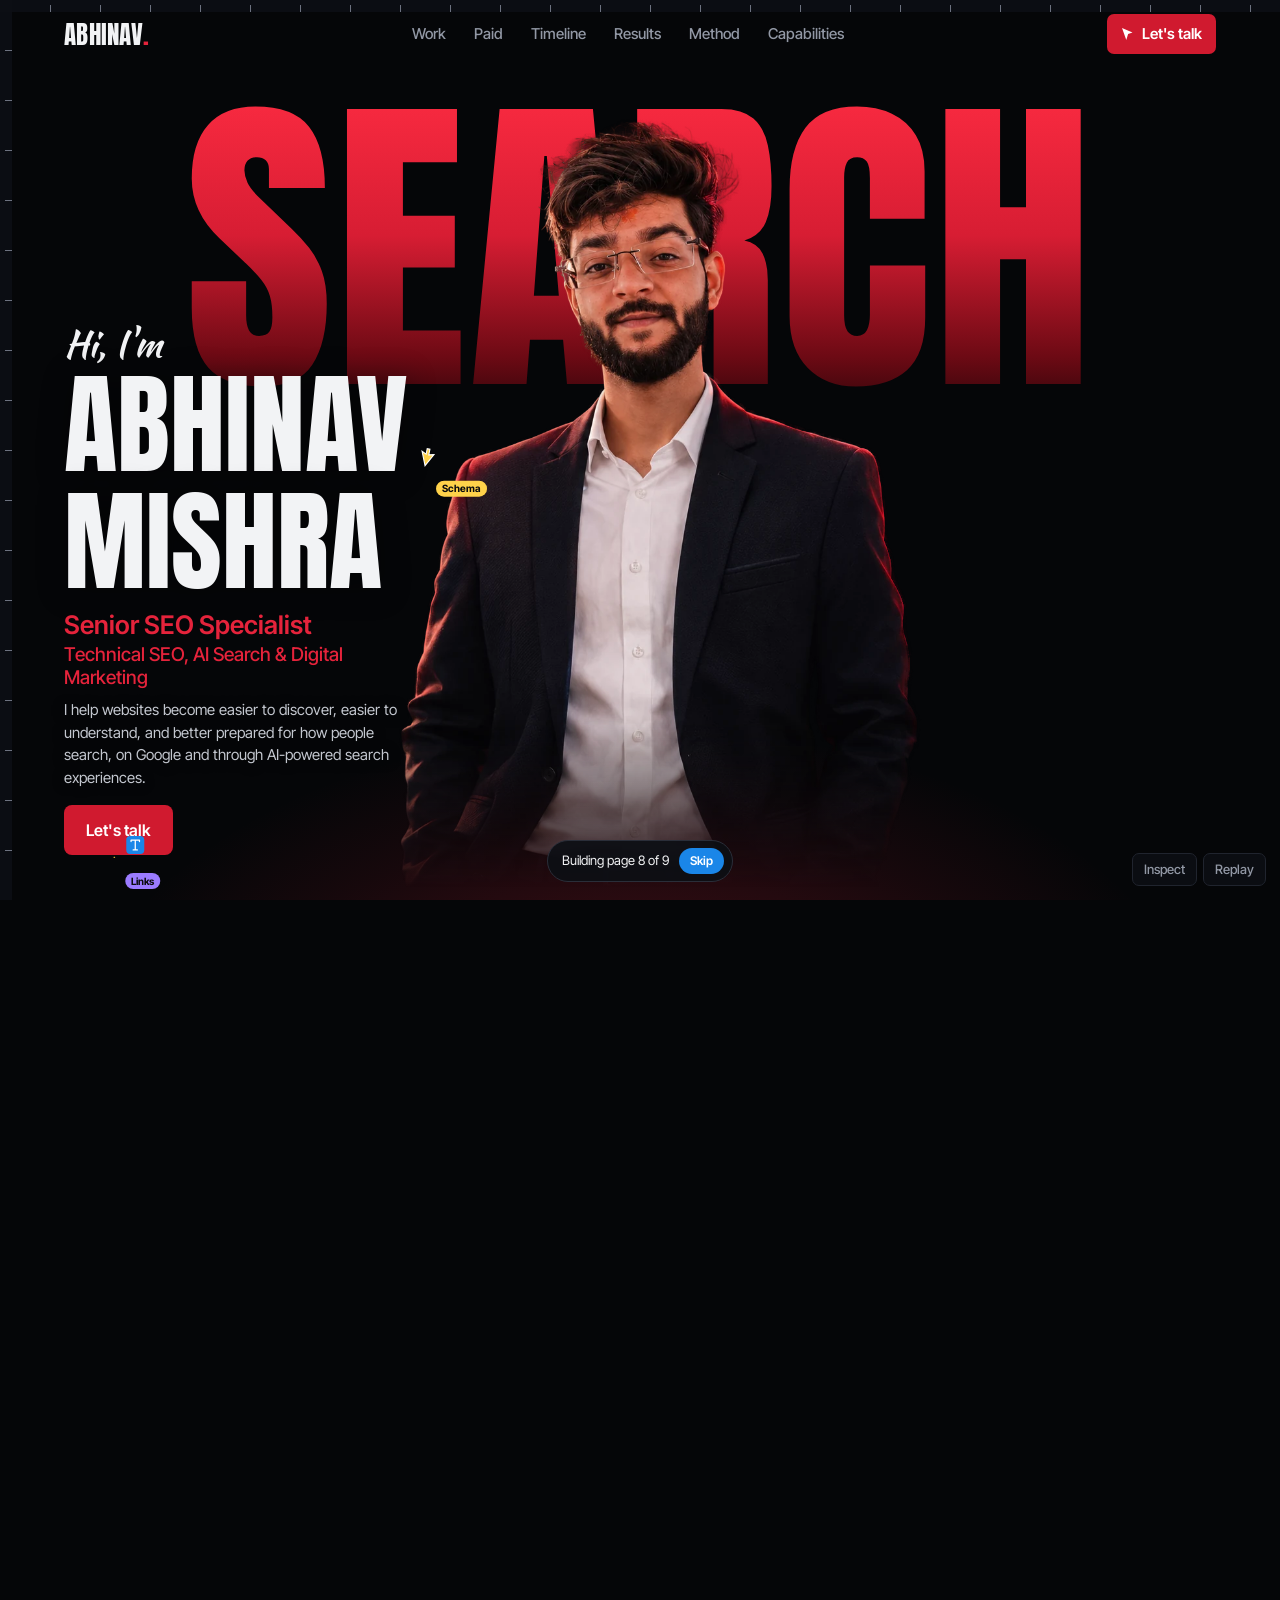
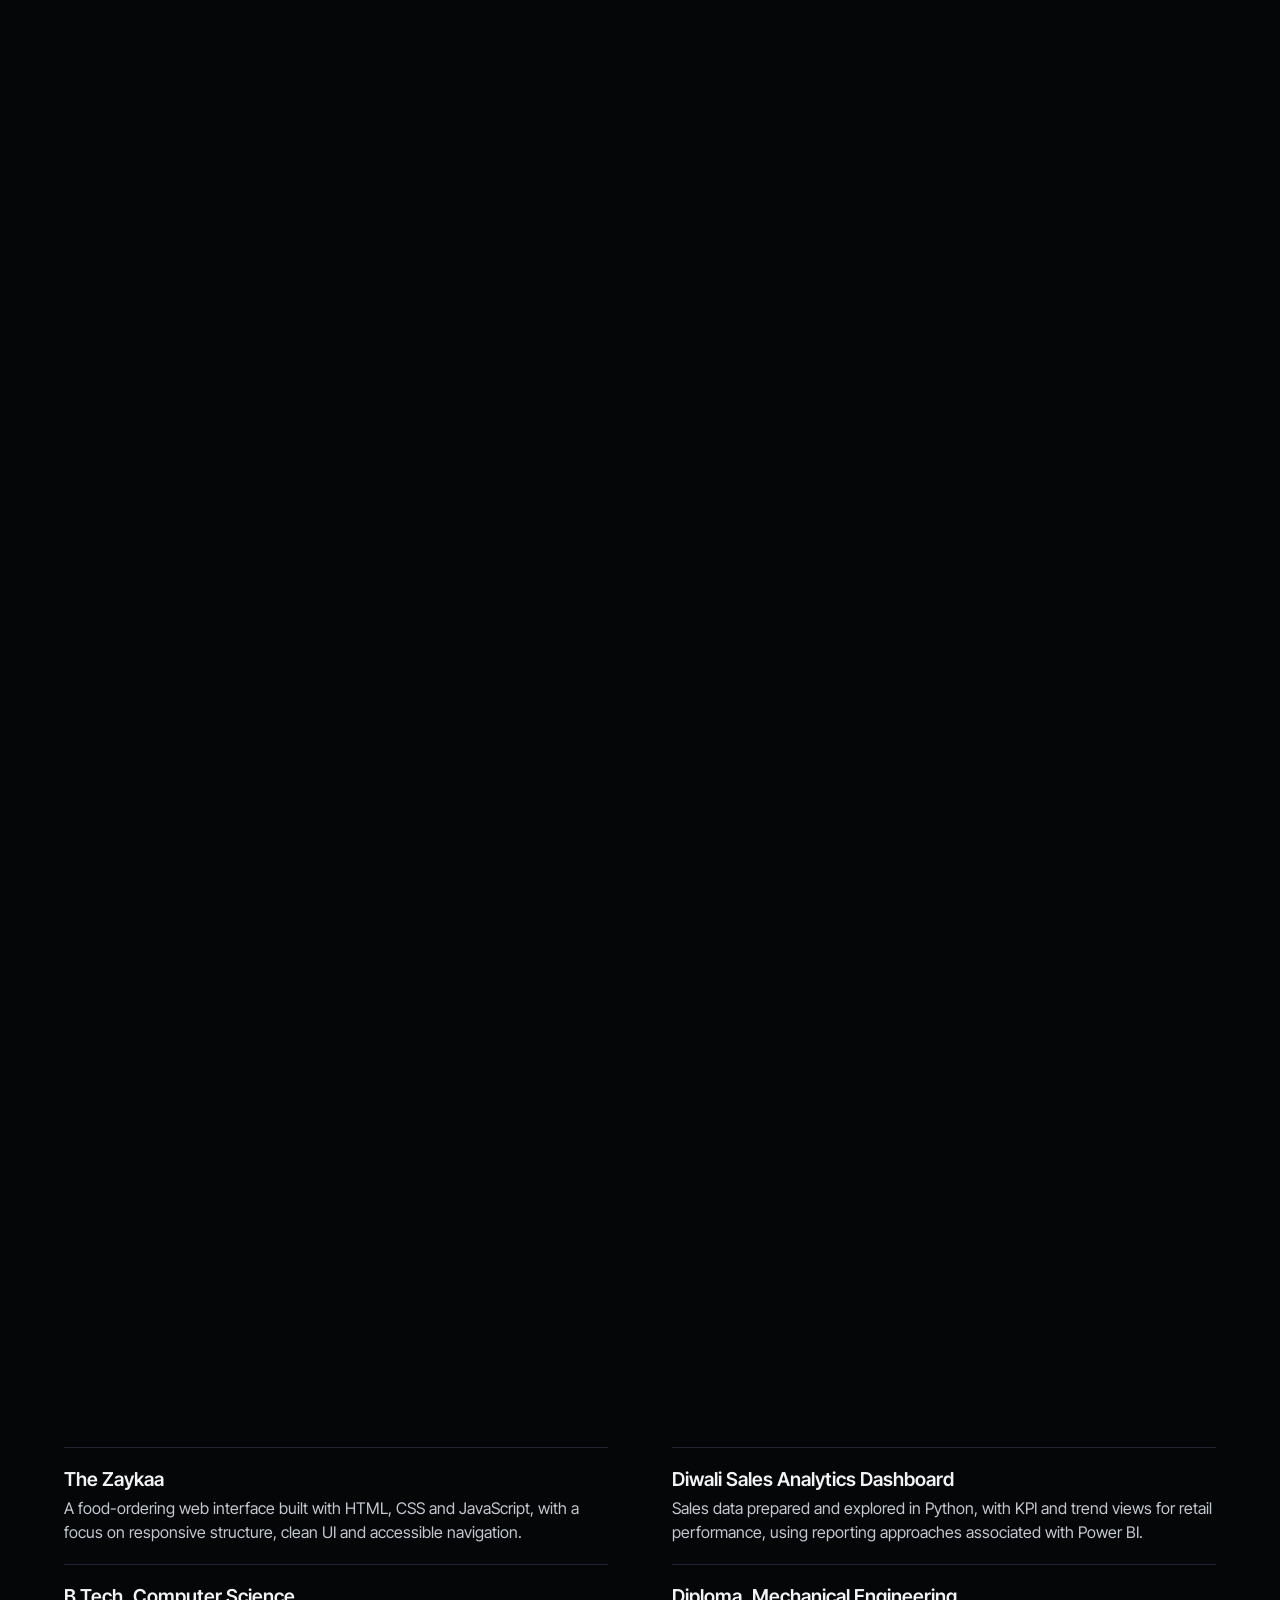
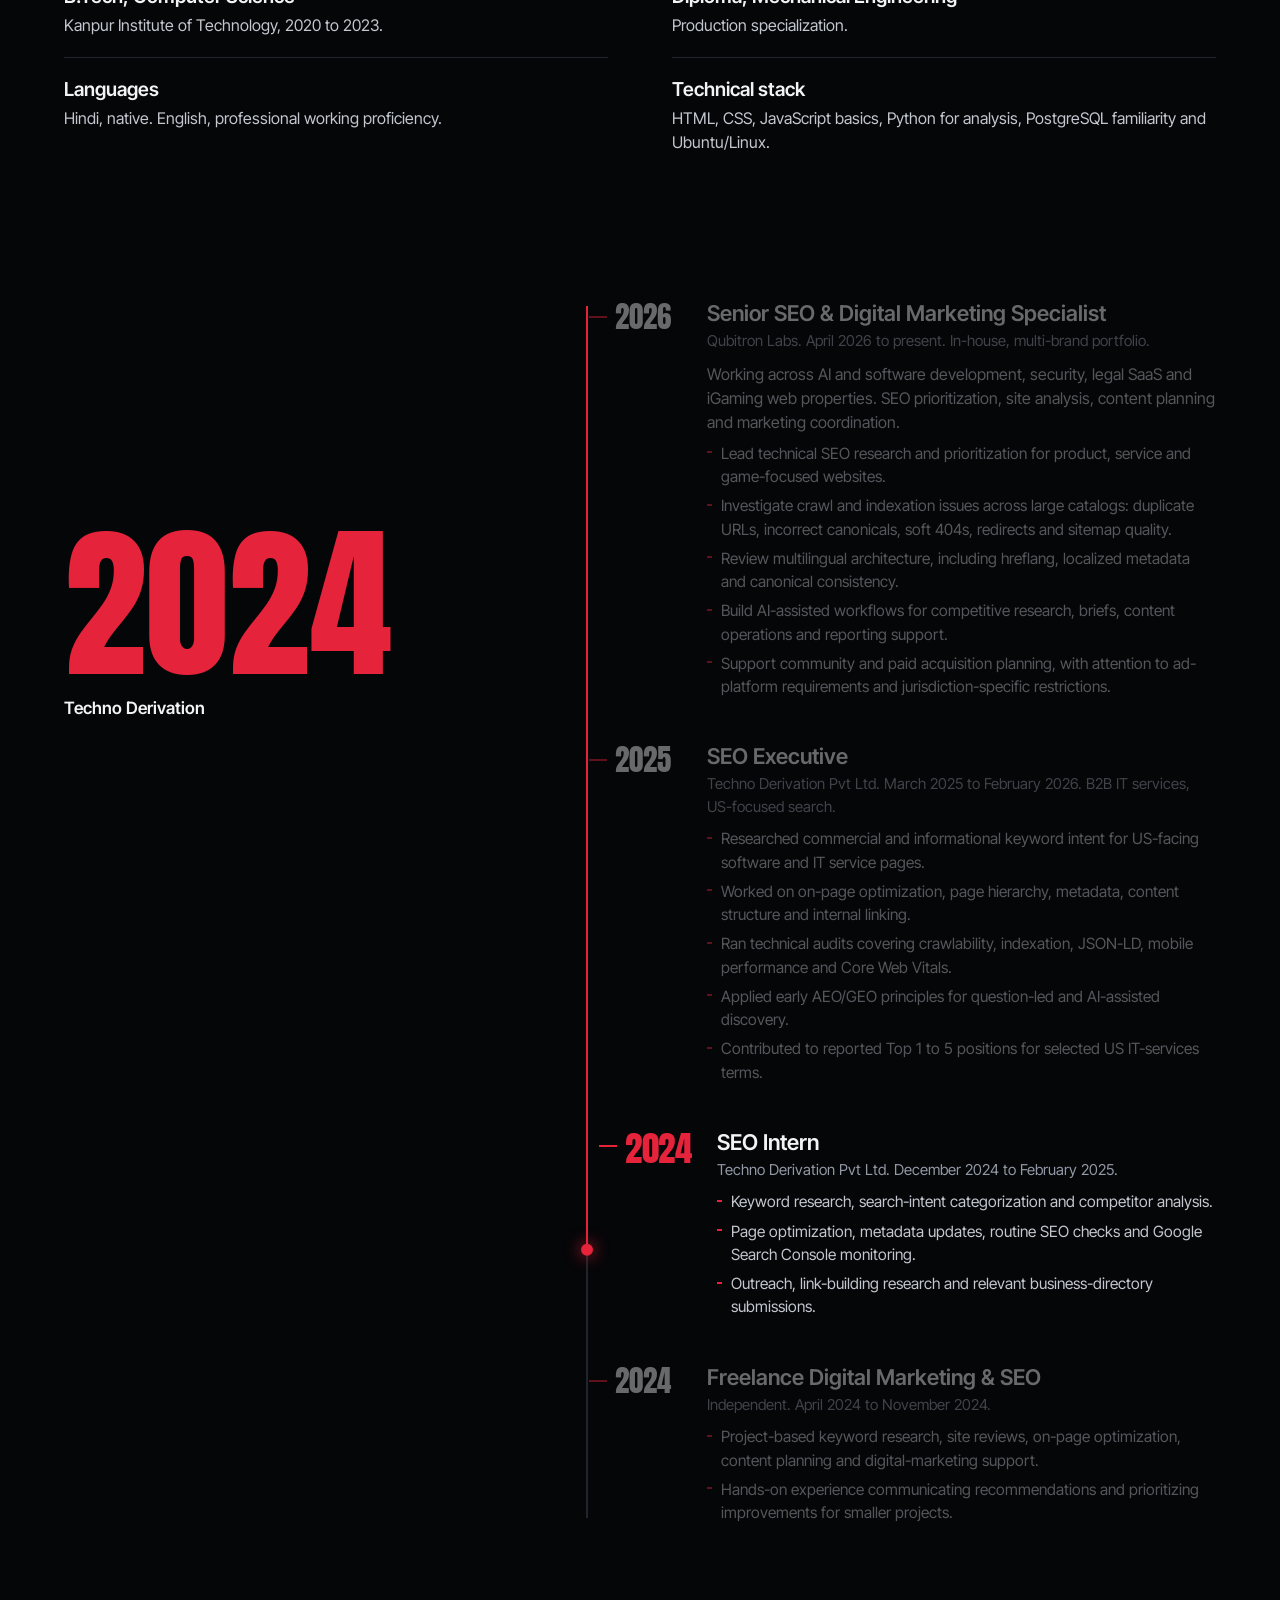
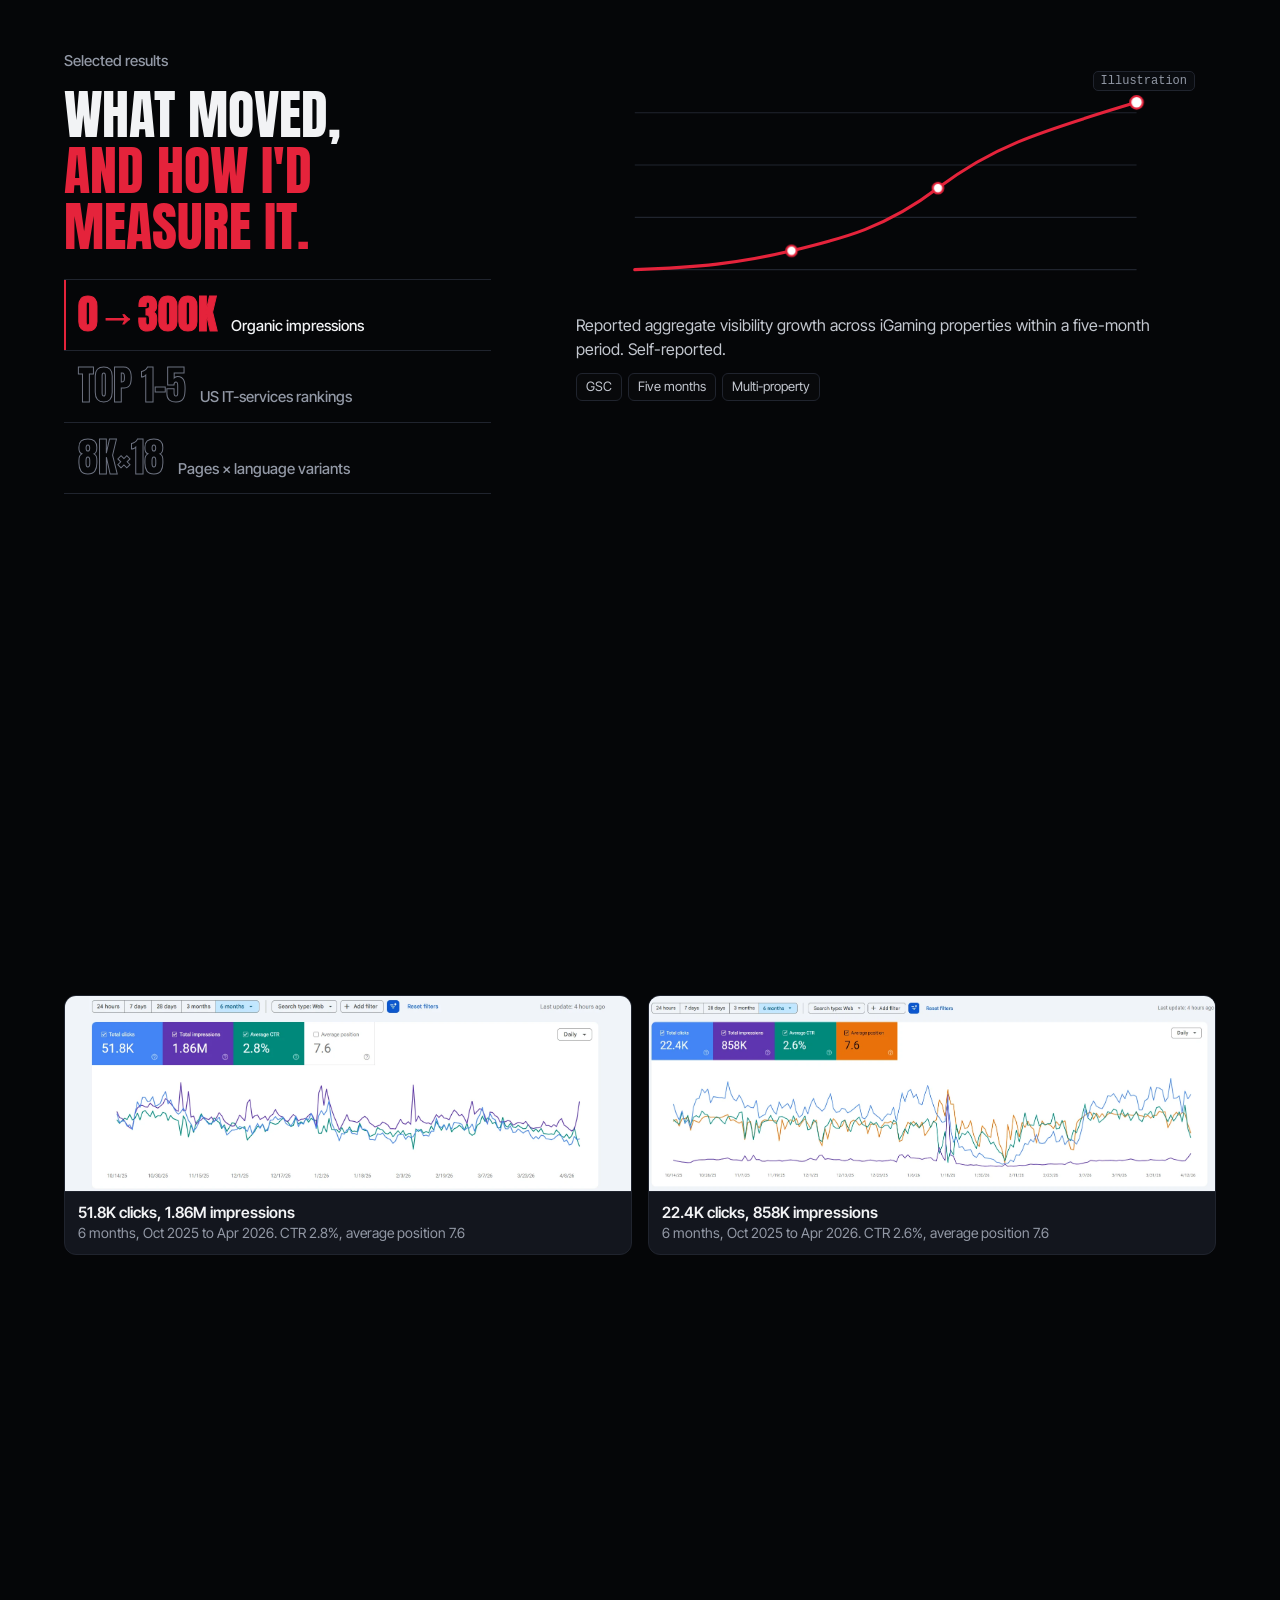
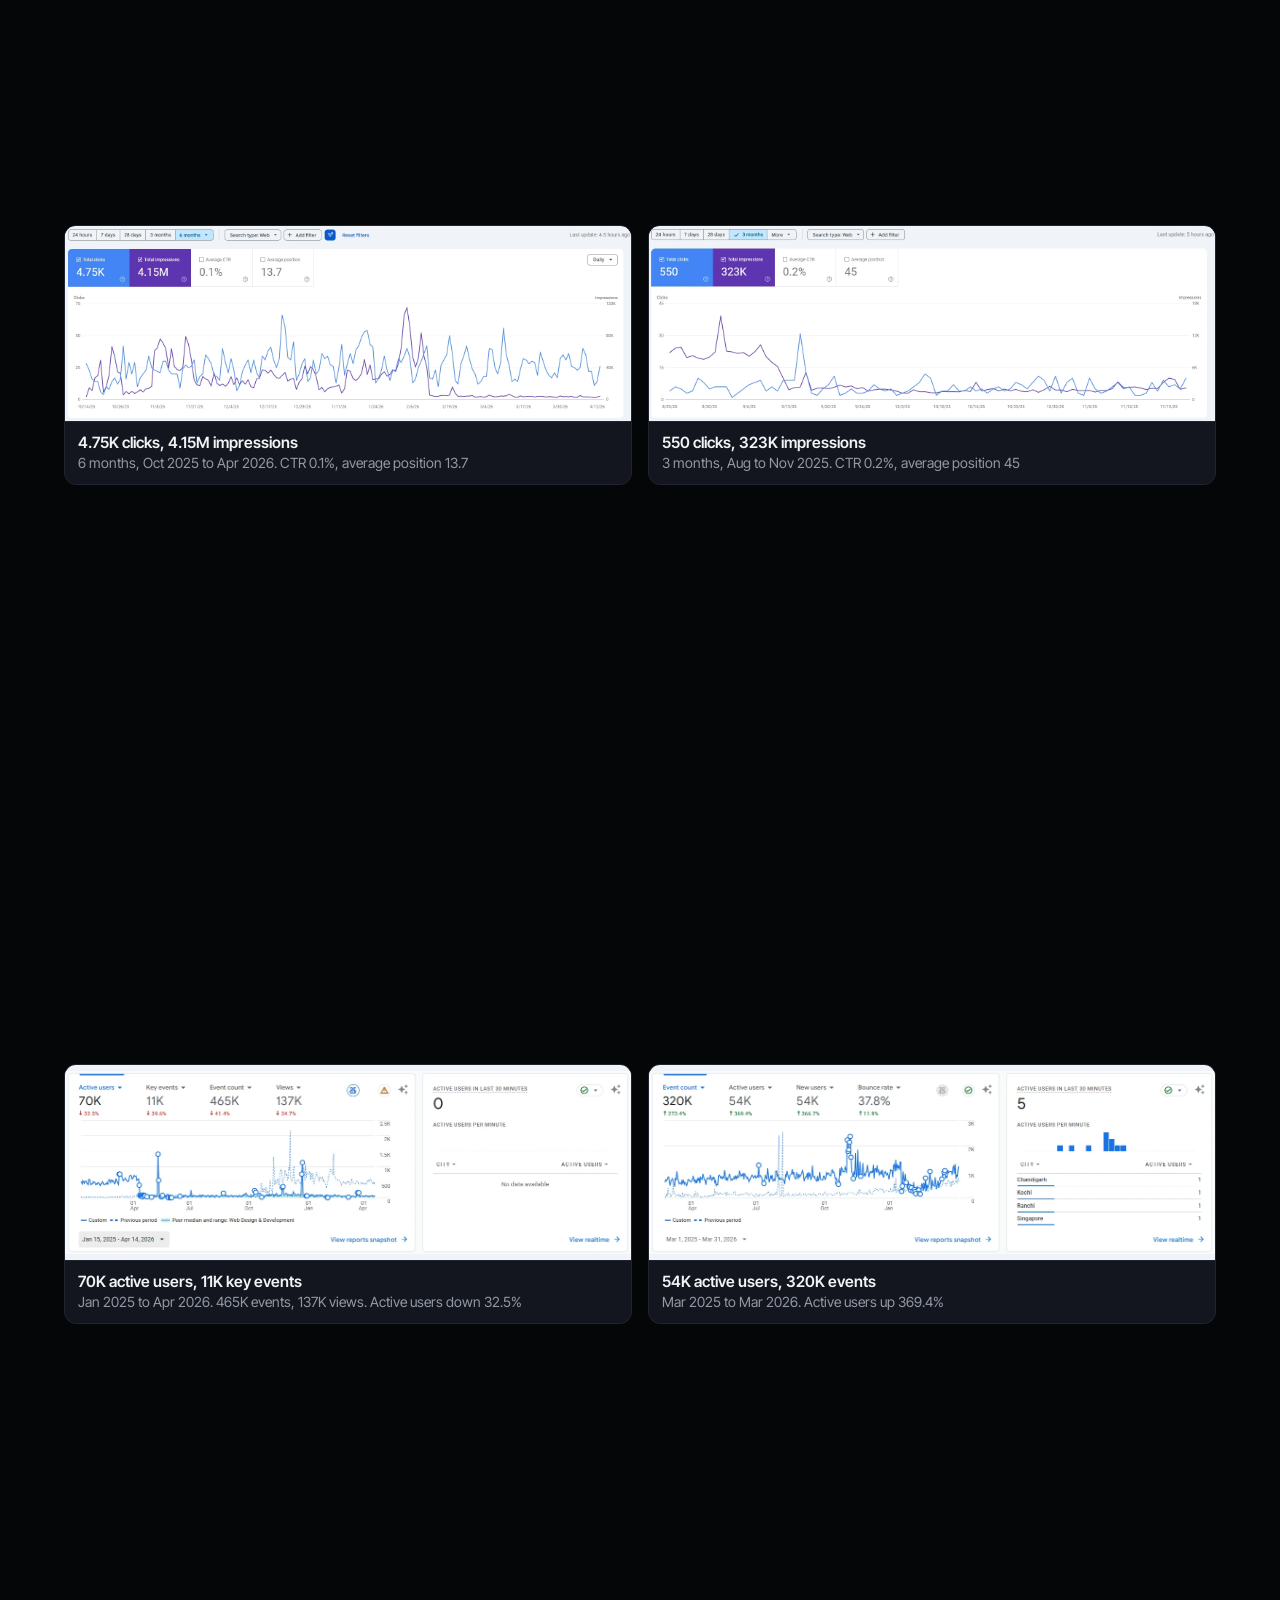
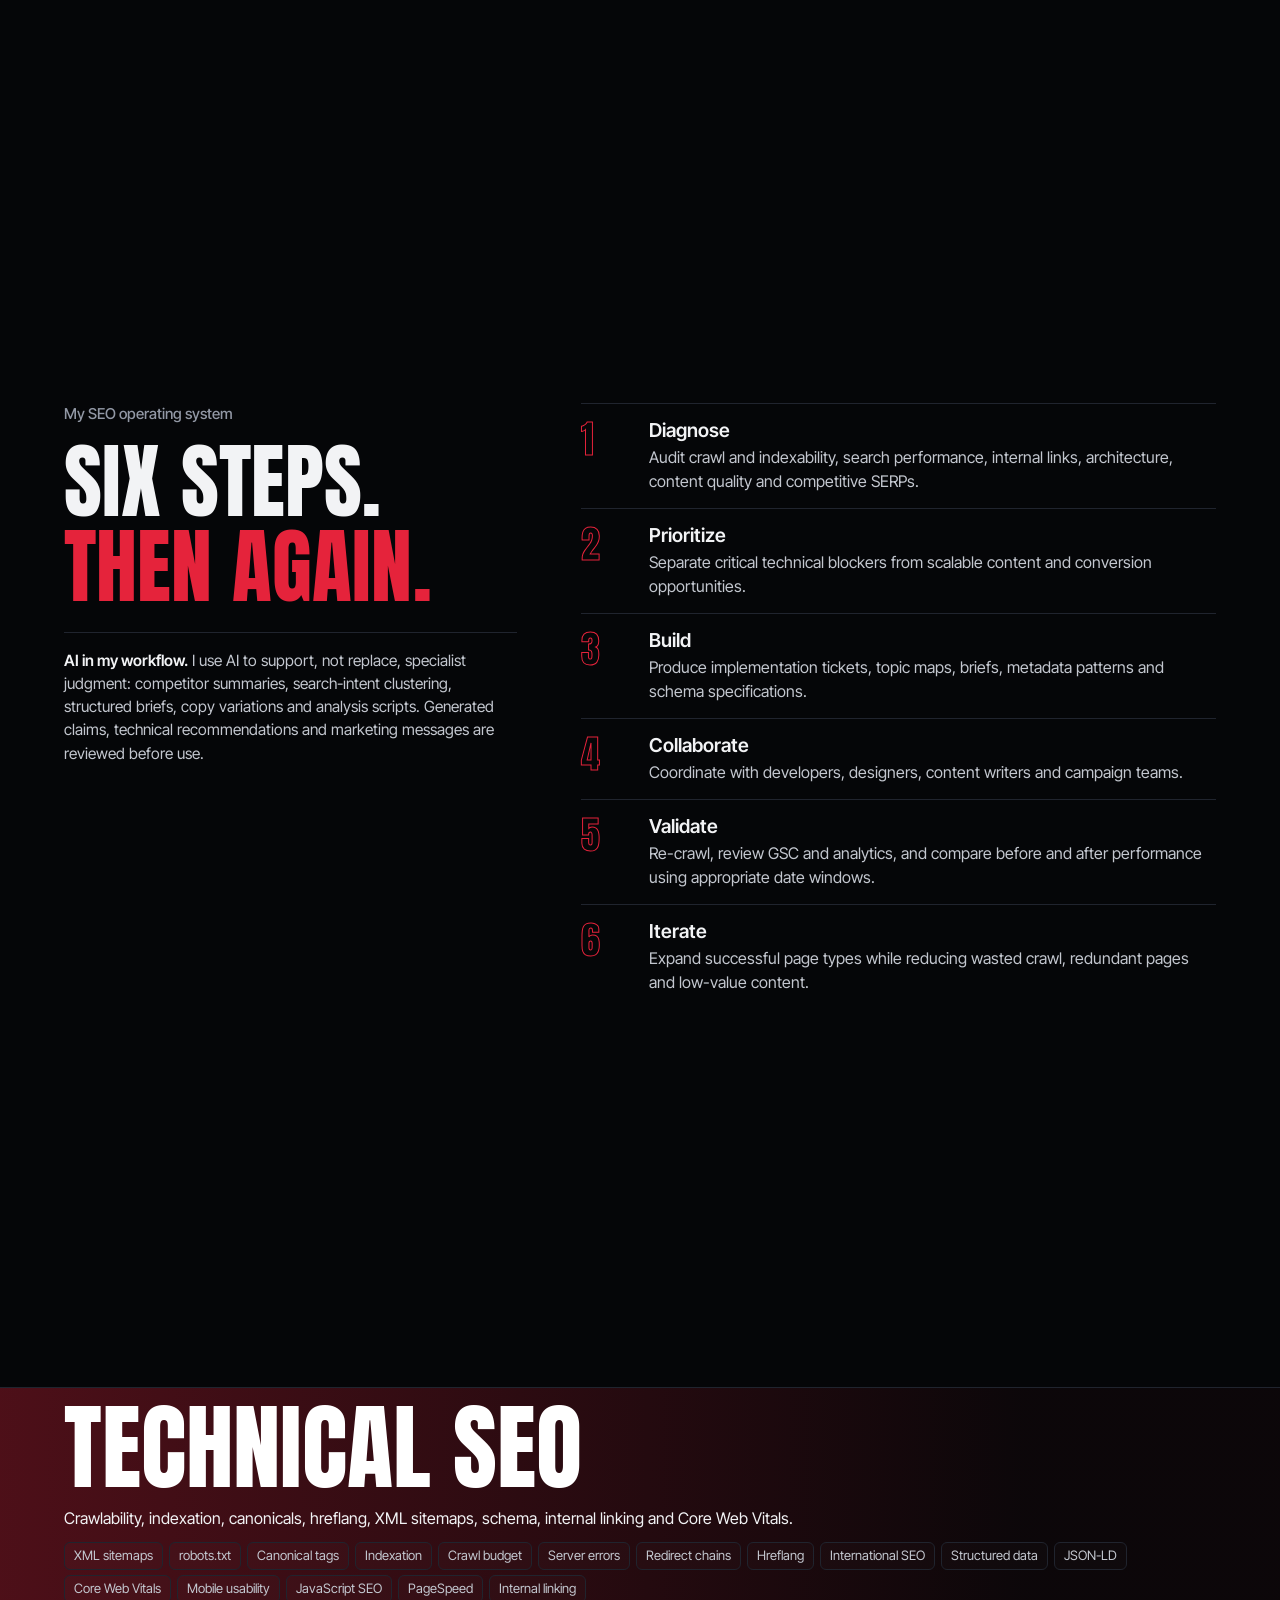
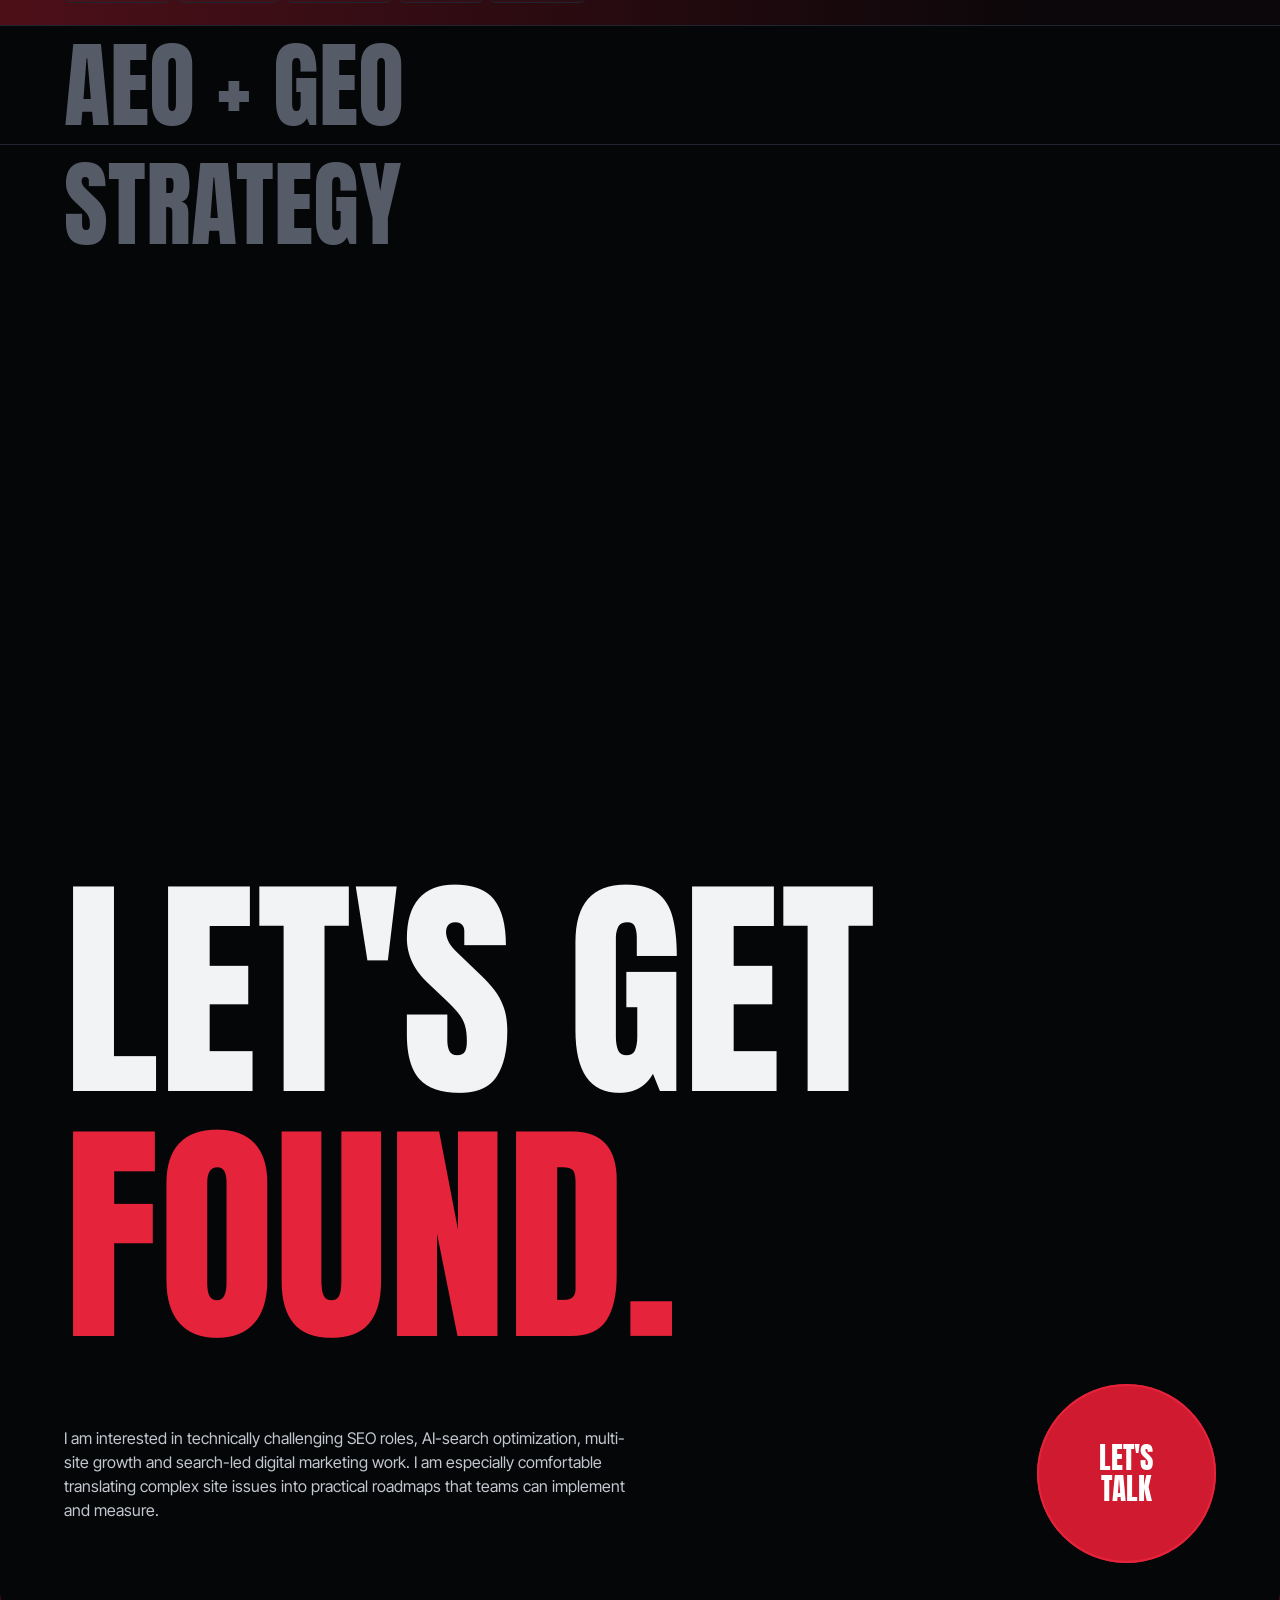
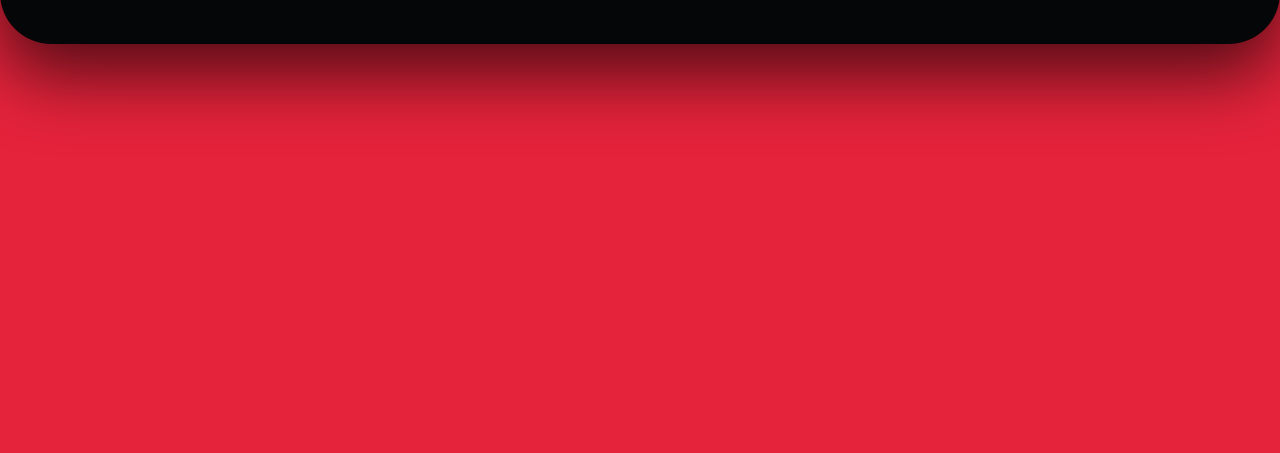
==== commit d77aa77e: "Restore intro build animation Co-Authored-By: Claude Opus 5.5 <noreply@anthropic.com>" ====
--- a/index.html
+++ b/index.html
@@ -26,8 +26,11 @@
   var bot = /bot|crawl|spider|slurp|lighthouse|pagespeed|facebookexternalhit|embedly|preview/i.test(navigator.userAgent);
   var still = window.matchMedia && matchMedia('(prefers-reduced-motion: reduce)').matches;
   d.classList.add('js');
-  /* Intro "AM" build animation disabled: page shows immediately. */
-  d.classList.add('nobuild');
+  if (bot || still || /[?&]nobuild/.test(location.search)) { d.classList.add('nobuild'); return; }
+  d.classList.add('building');
+  setTimeout(function () {
+    if (!window.__buildStarted) { d.classList.remove('building'); d.classList.add('nobuild'); }
+  }, 4000);
 })();
 </script>
 <link rel="preload" href="assets/fonts/anton.woff2" as="font" type="font/woff2" crossorigin>
--- a/css/style.css
+++ b/css/style.css
@@ -165,7 +165,7 @@
 .also-row:hover::before{transform:none}
 .also-row h3{font-size:clamp(19px,1.5vw,24px);font-weight:600;color:var(--text);margin-bottom:5px;line-height:1.2}
 .also-row .chips{margin-top:10px}
-@media (max-width:1100px){@media (max-width:700px){@media (min-width:1101px){.ride-on{position:relative;overflow:hidden}
+.ride-on{position:relative;overflow:hidden}
 .ride-on::after{content:"";position:absolute;inset:0;background:linear-gradient(90deg,transparent,rgba(229,35,59,.3),transparent);transform:translateX(-100%);animation:sweep .95s var(--strong) forwards;pointer-events:none}
 @keyframes sweep{to{transform:translateX(100%)}}
 
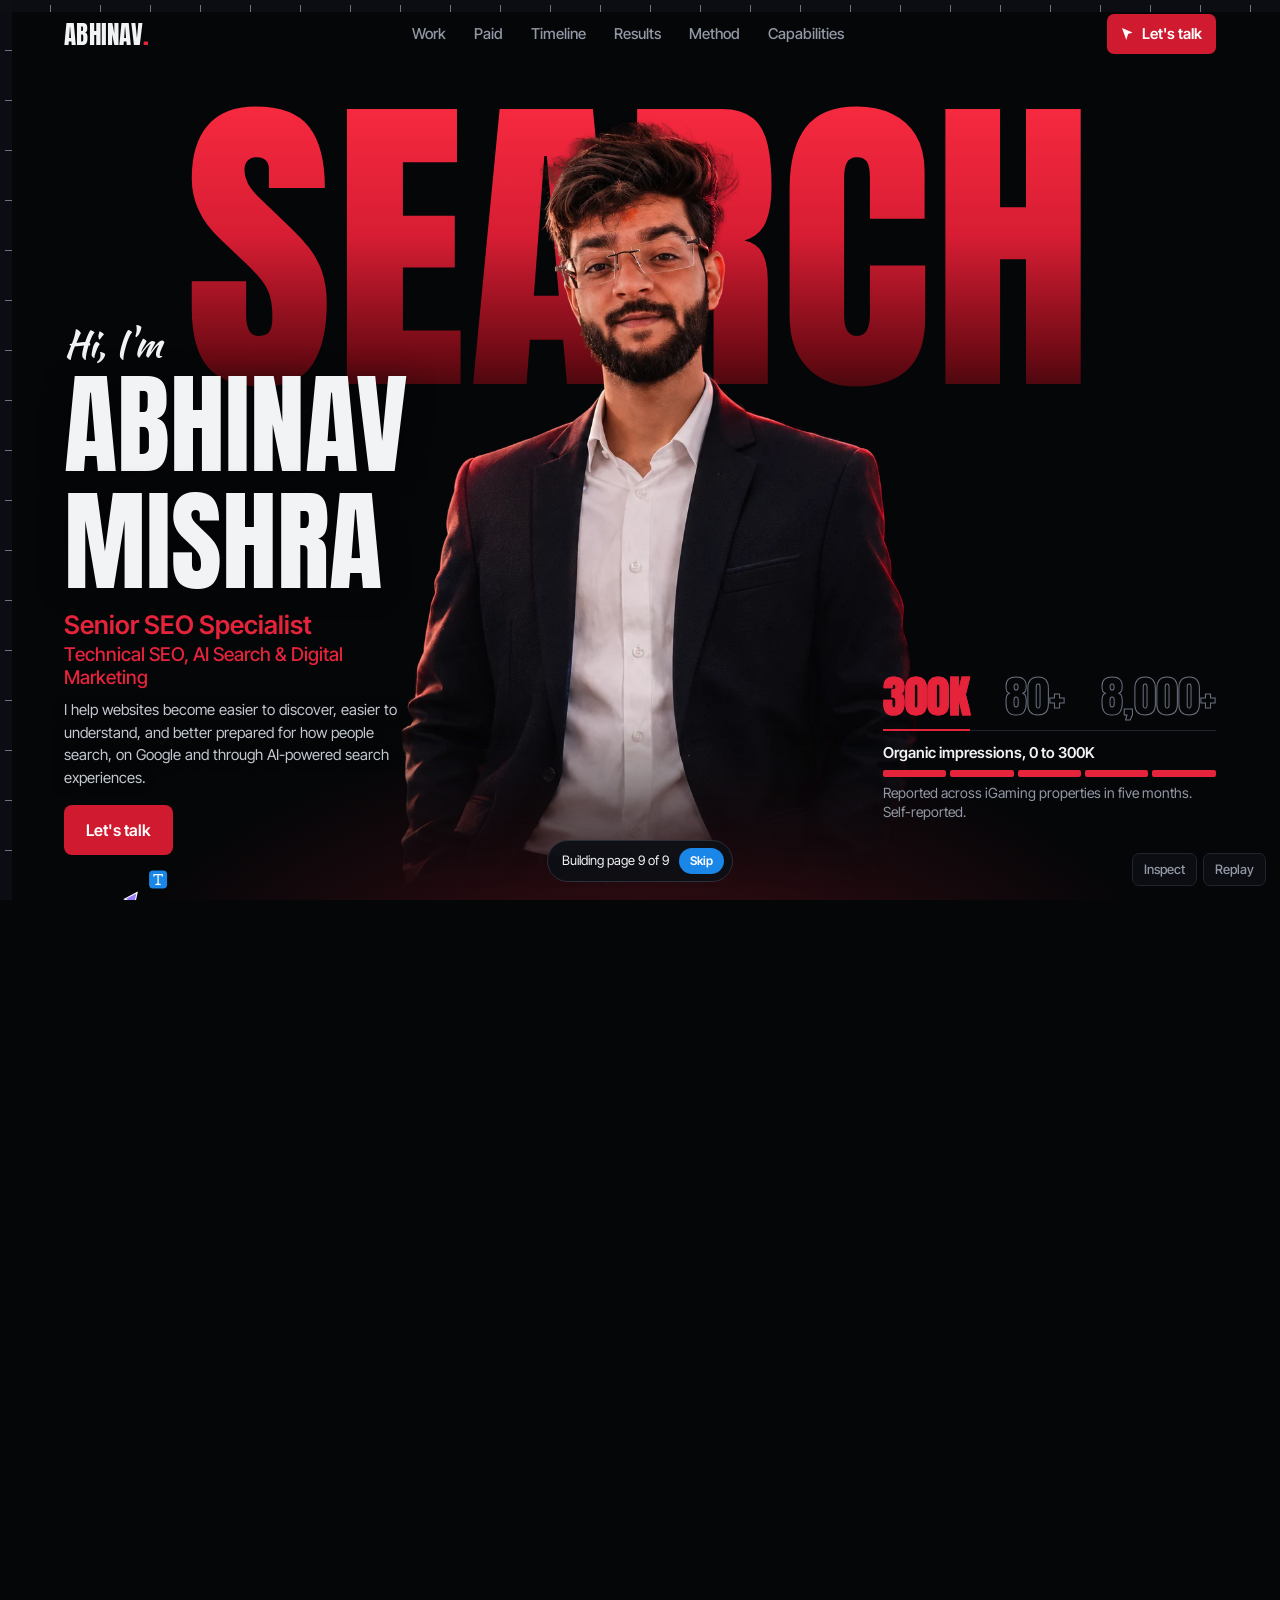
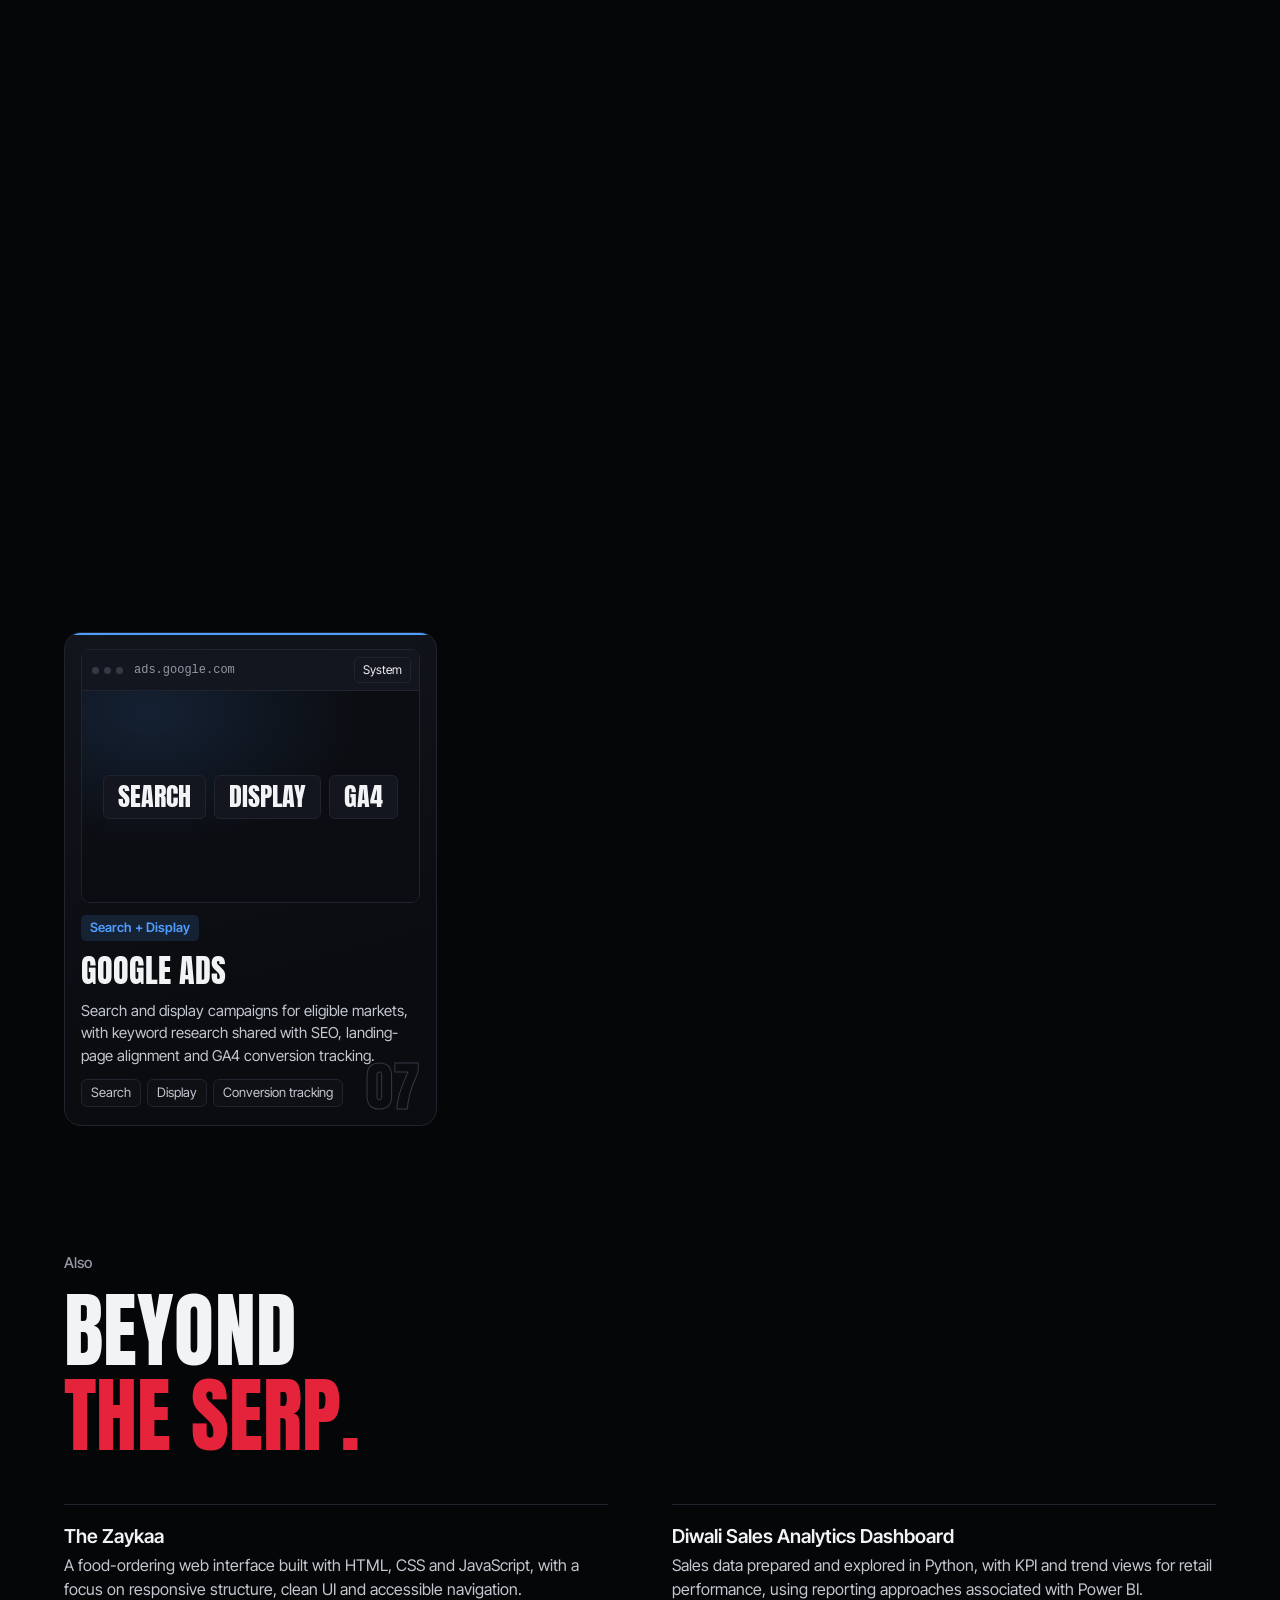
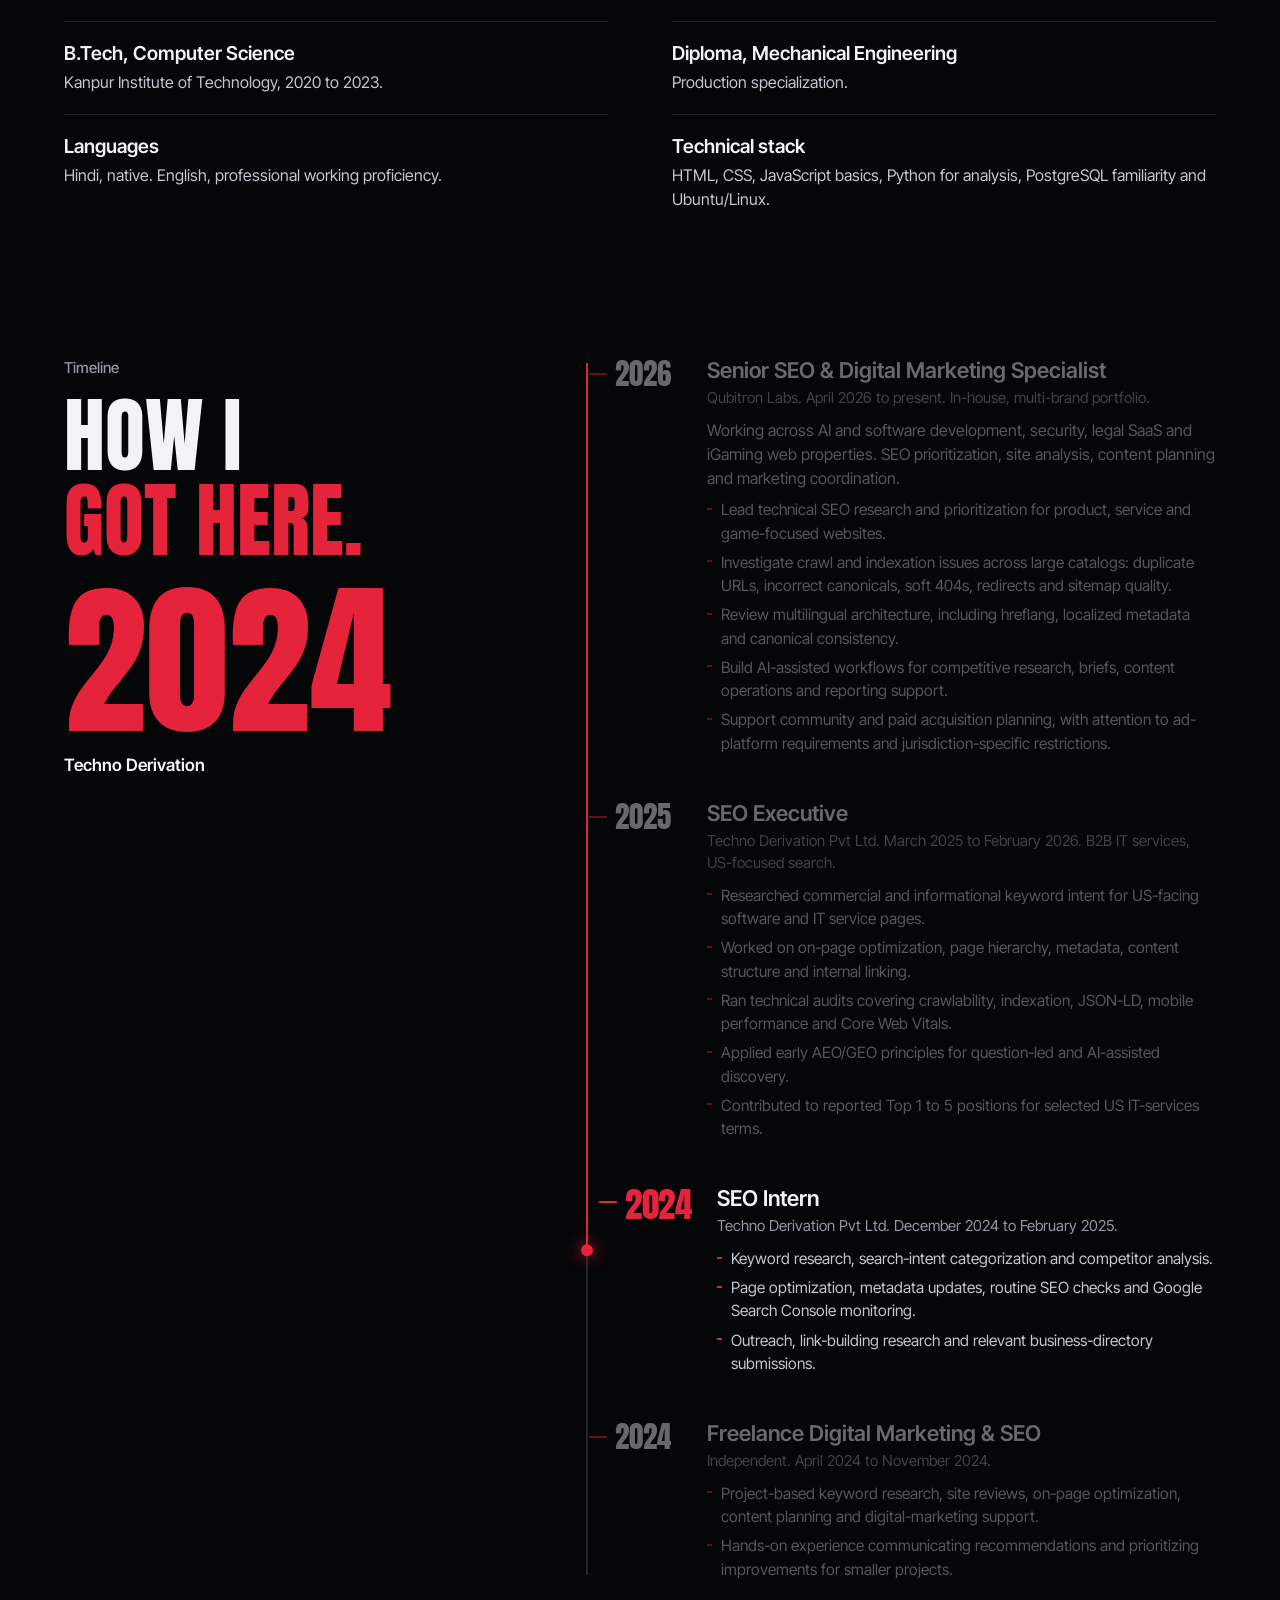
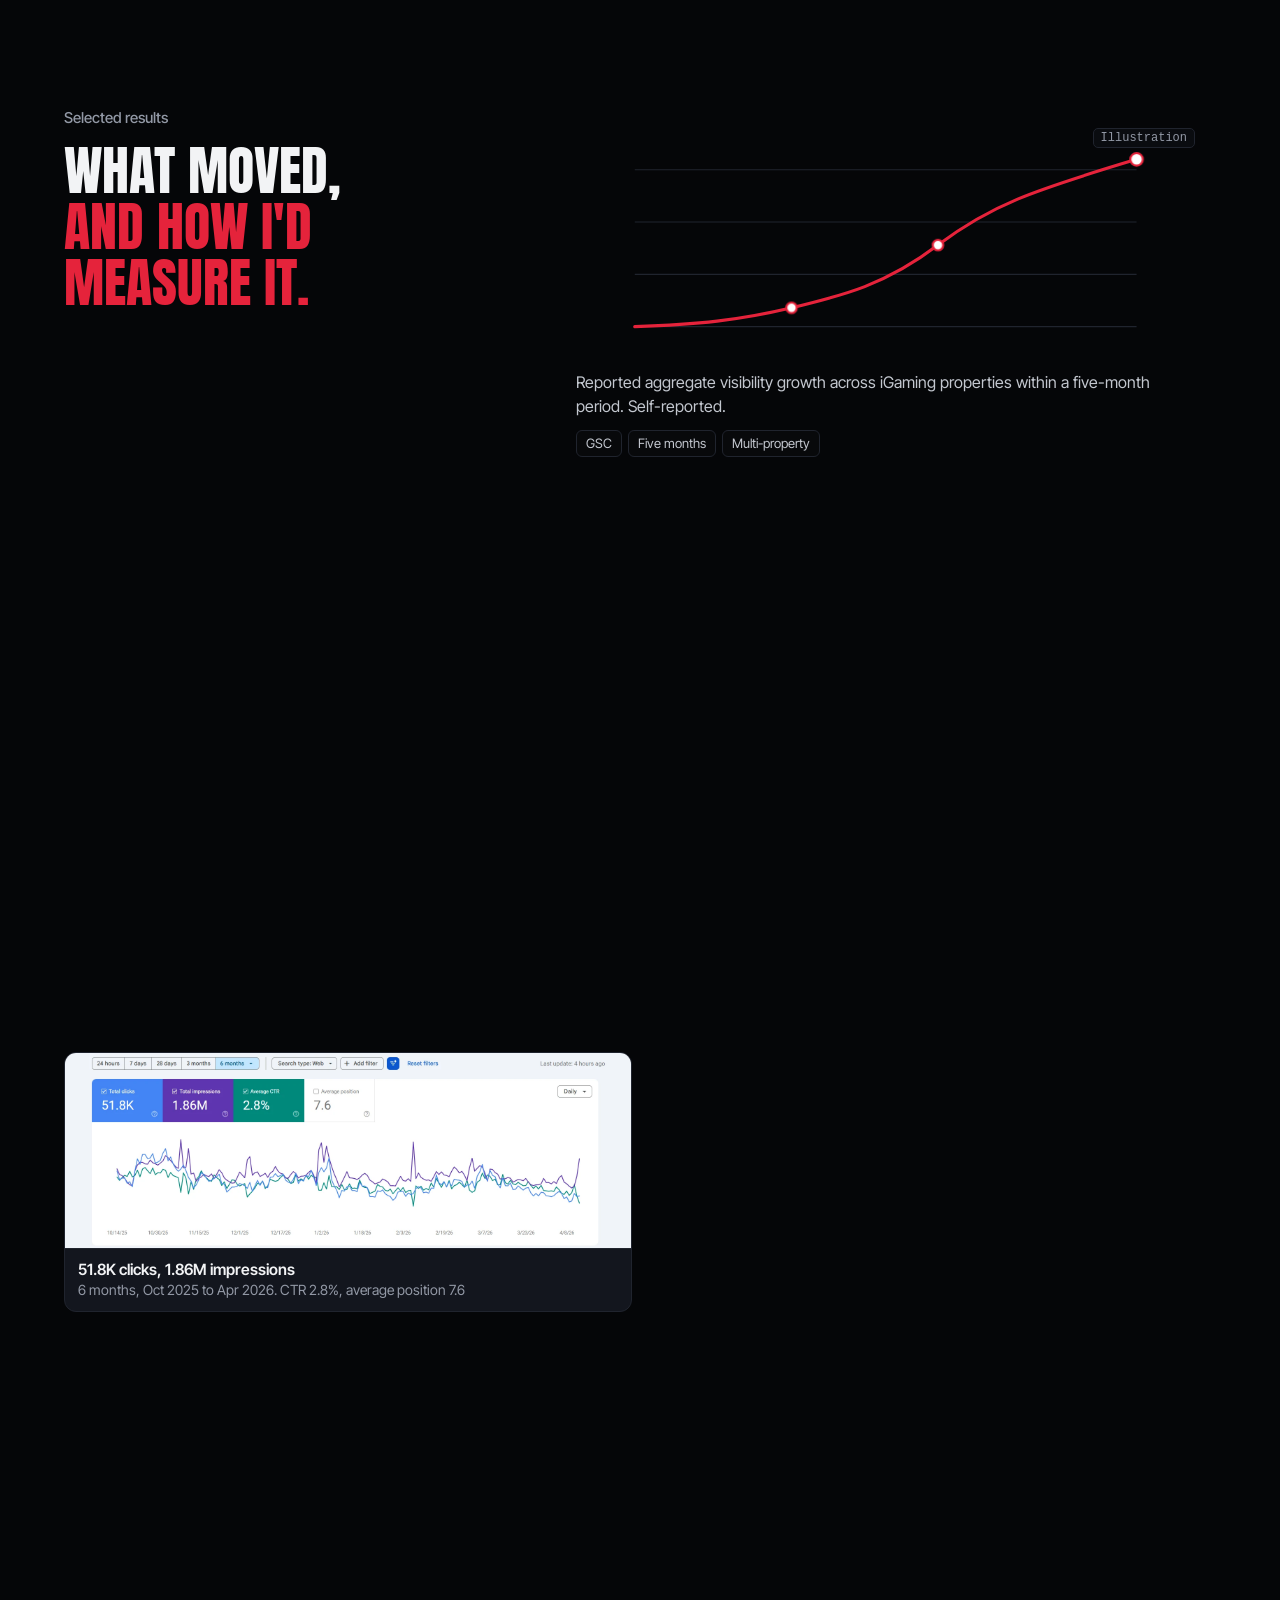
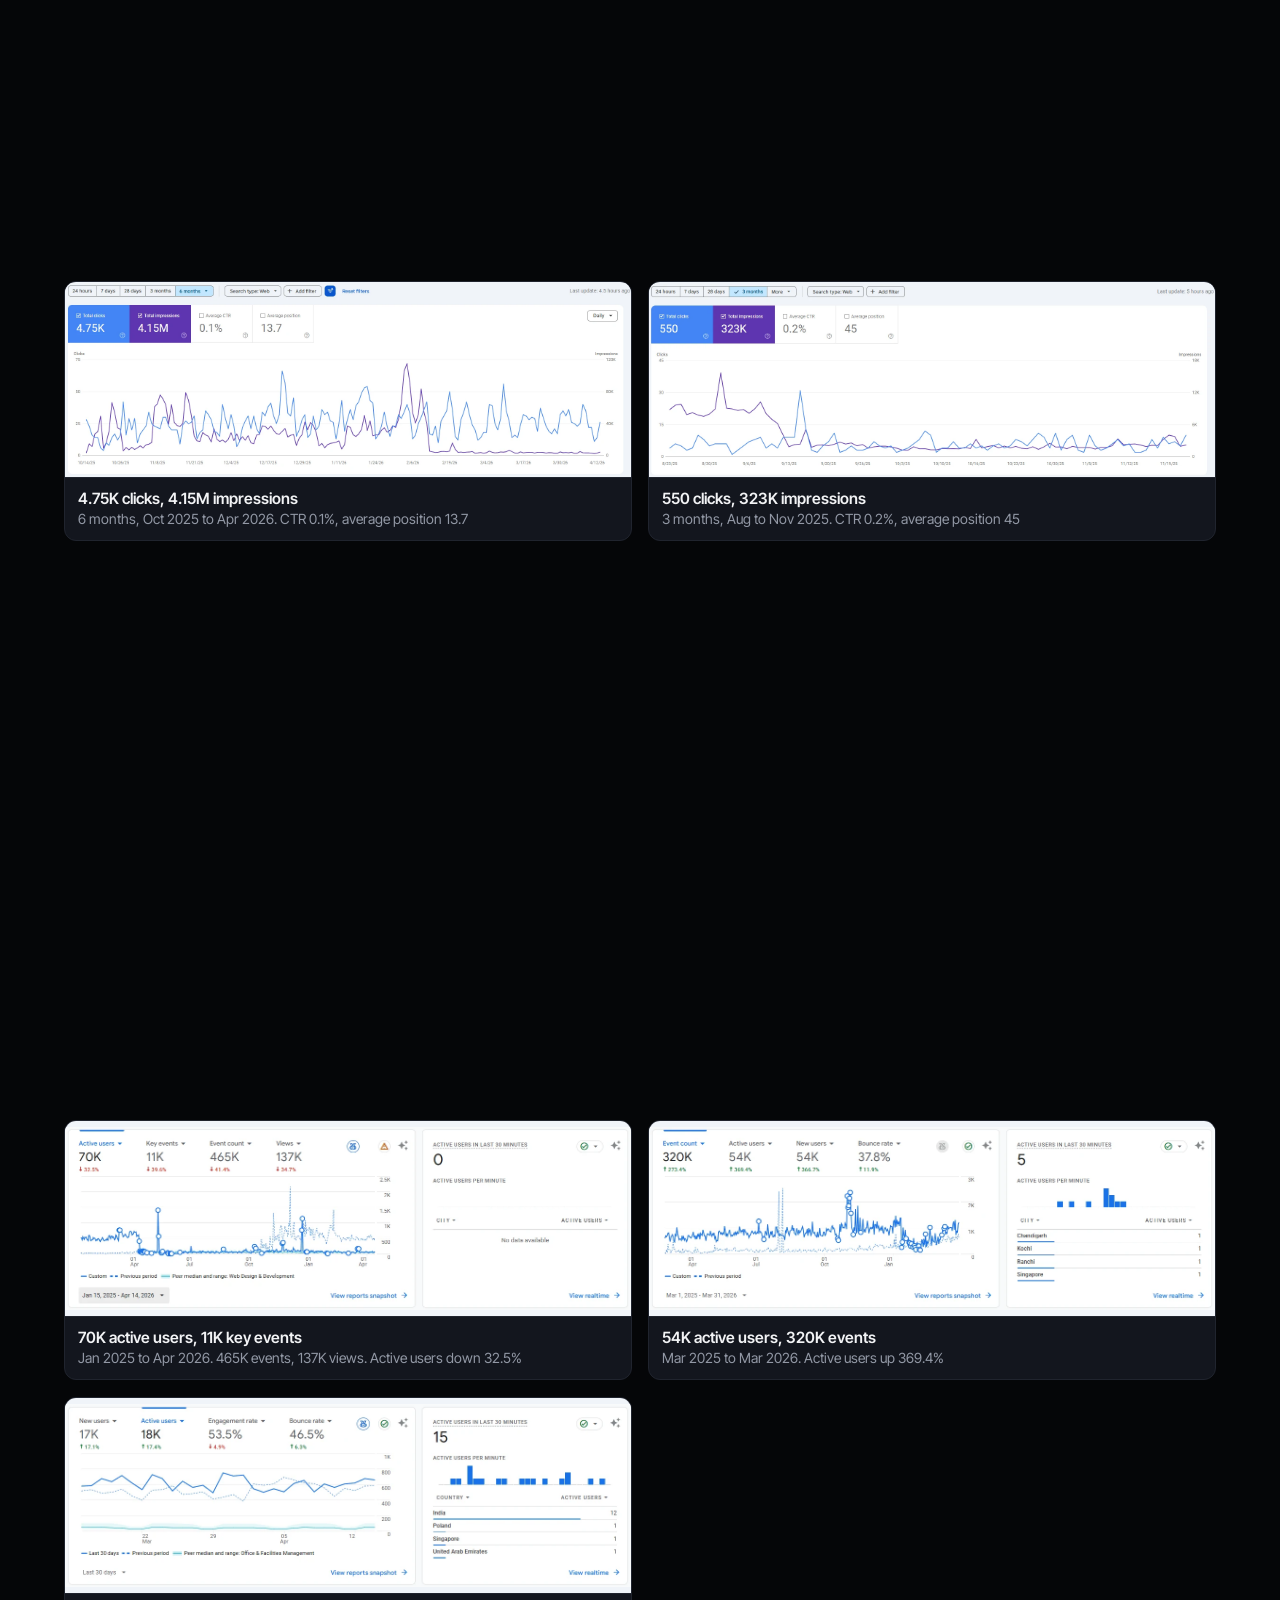
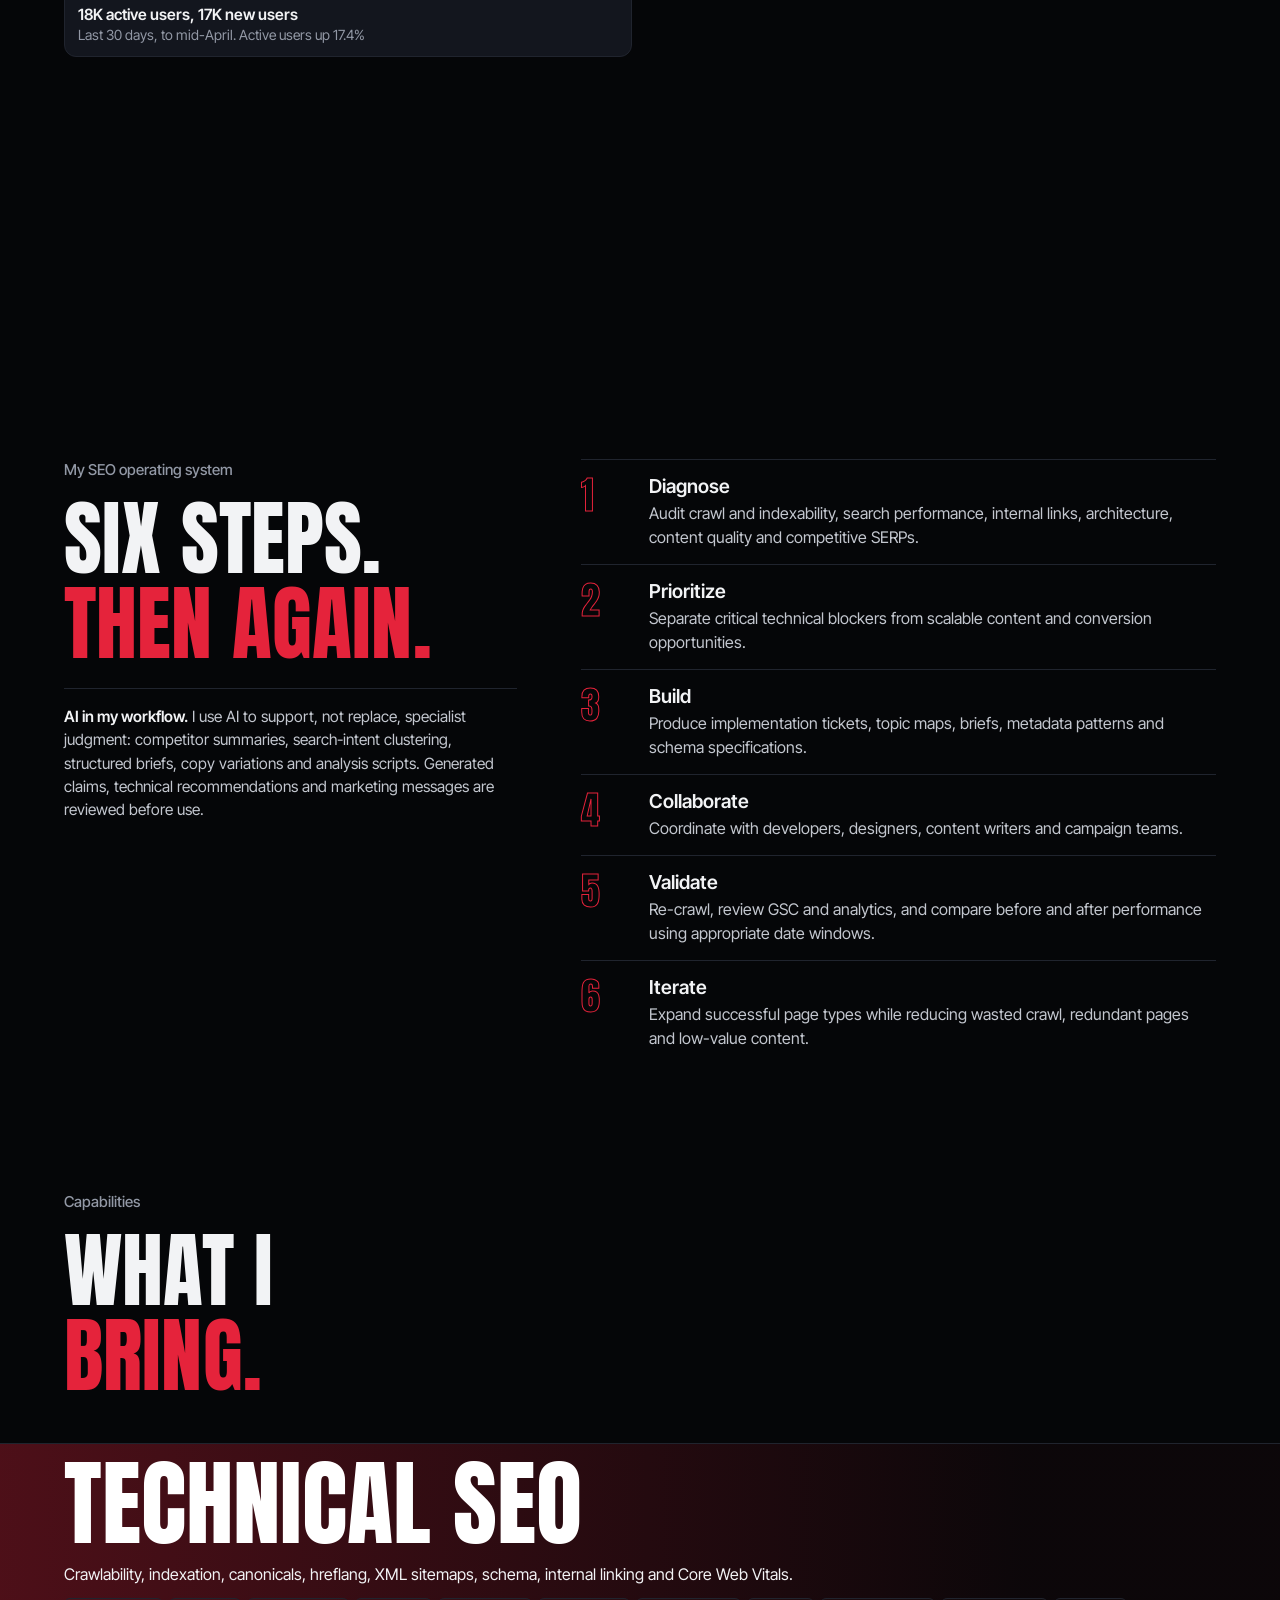
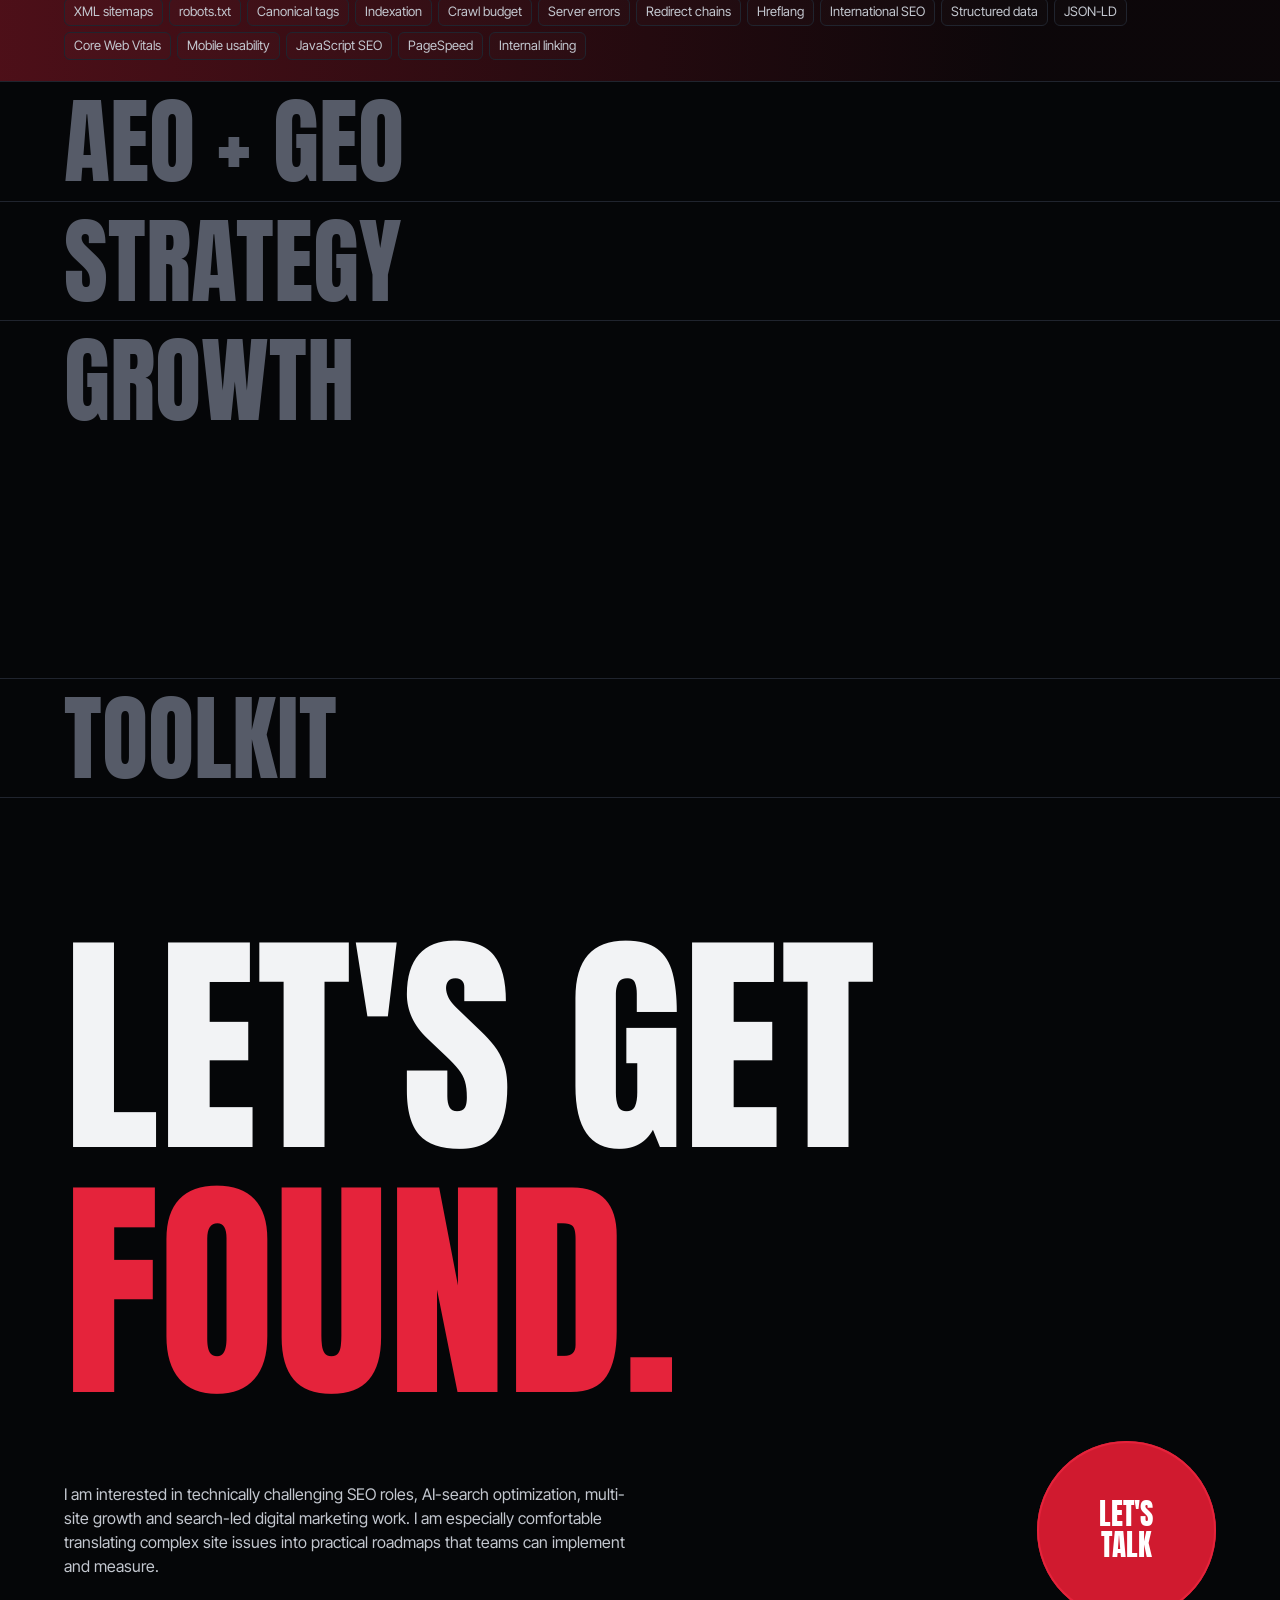
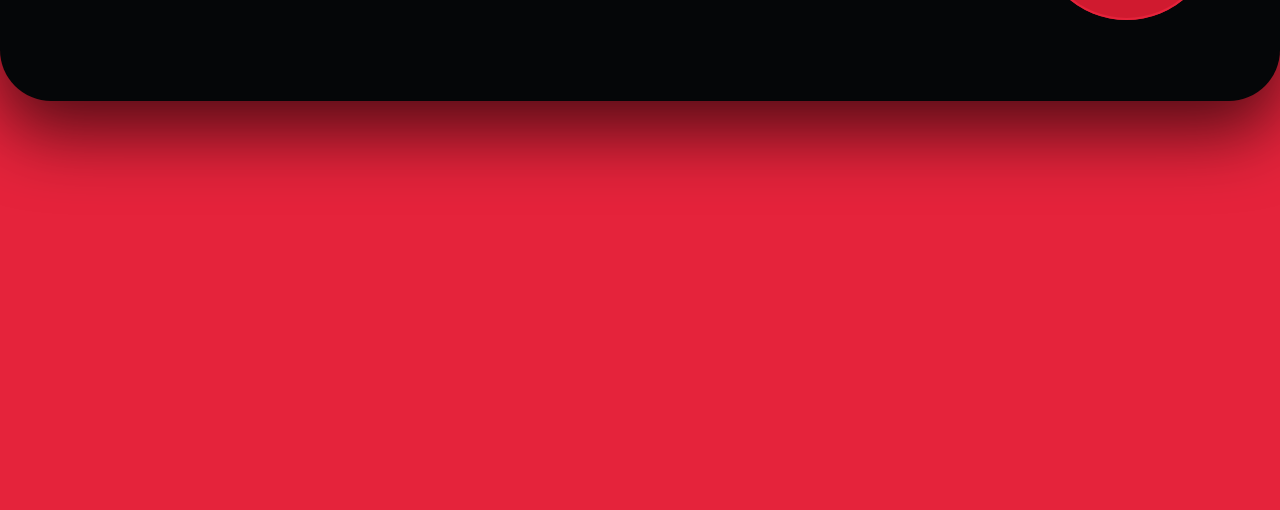
==== commit e437fbf6: "Add robots.txt, branded 404 page, and full Meta ads proof view Co-Authored-By: Claude Opus 5.5 <nore" ====
--- a/index.html
+++ b/index.html
@@ -384,6 +384,7 @@
       <h3 class="card-title" data-b="text">Meta Ads</h3>
       <p class="card-line" data-b="text">Gleaming Slots campaigns on Facebook, Instagram, Messenger and Threads, launched Aug 12 to Oct 9, 2026.</p>
       <div class="chips" data-b="items" data-anim="pop"><span>Facebook</span><span>Instagram</span><span>Creative testing</span></div>
+      <div class="card-actions"><button class="btn btn-sm btn-ghost" type="button" data-proof data-src="assets/images/evidence/meta-ads-gleaming.webp" data-w="1826" data-h="522" data-title="5 active Gleaming Slots ads" data-sub="Meta Ad Library, launched Aug 12 to Oct 9, 2026" data-alt="Five active Gleaming Slots ads in the Meta Ad Library, running on Facebook, Instagram, Messenger and Threads">See all 5 ads</button></div>
     </article>
 
     <article class="card" style="--accent:#56e0ff" data-card="x" data-job data-b="box" data-wipe="diag">
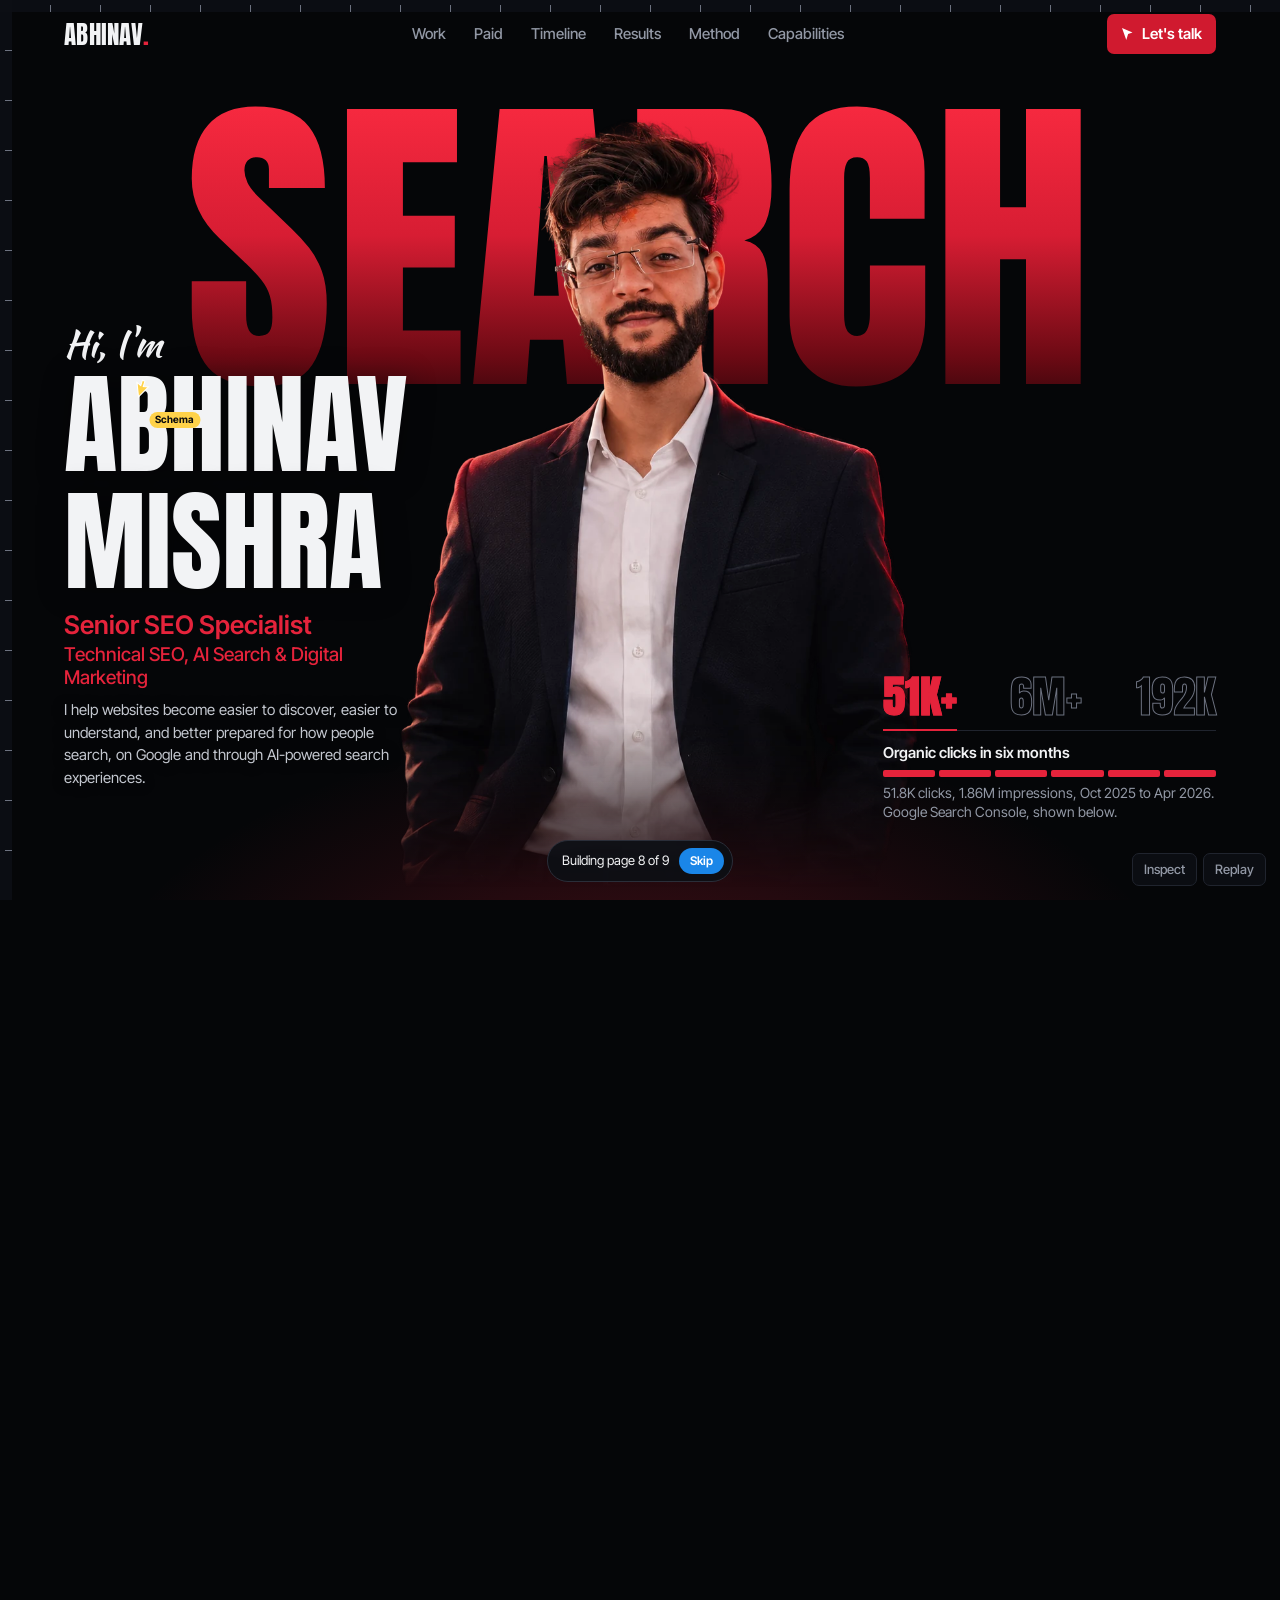
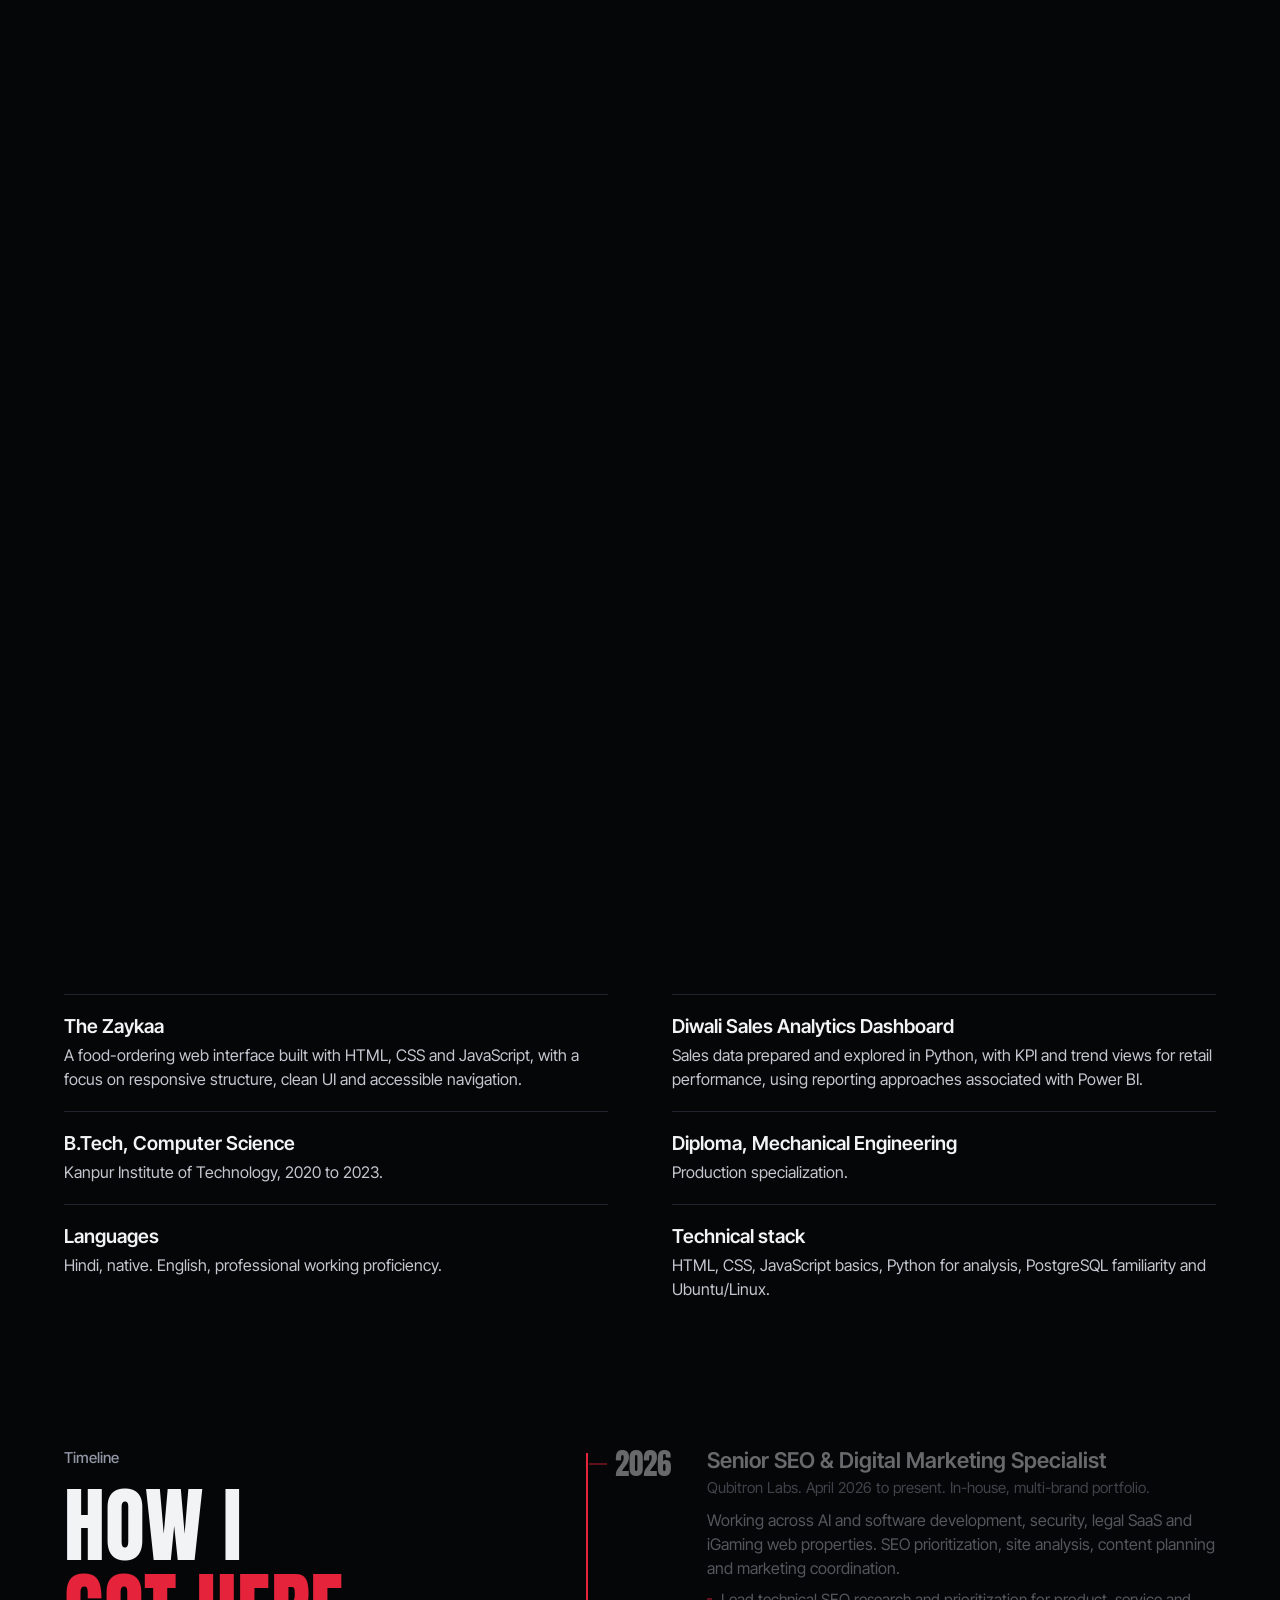
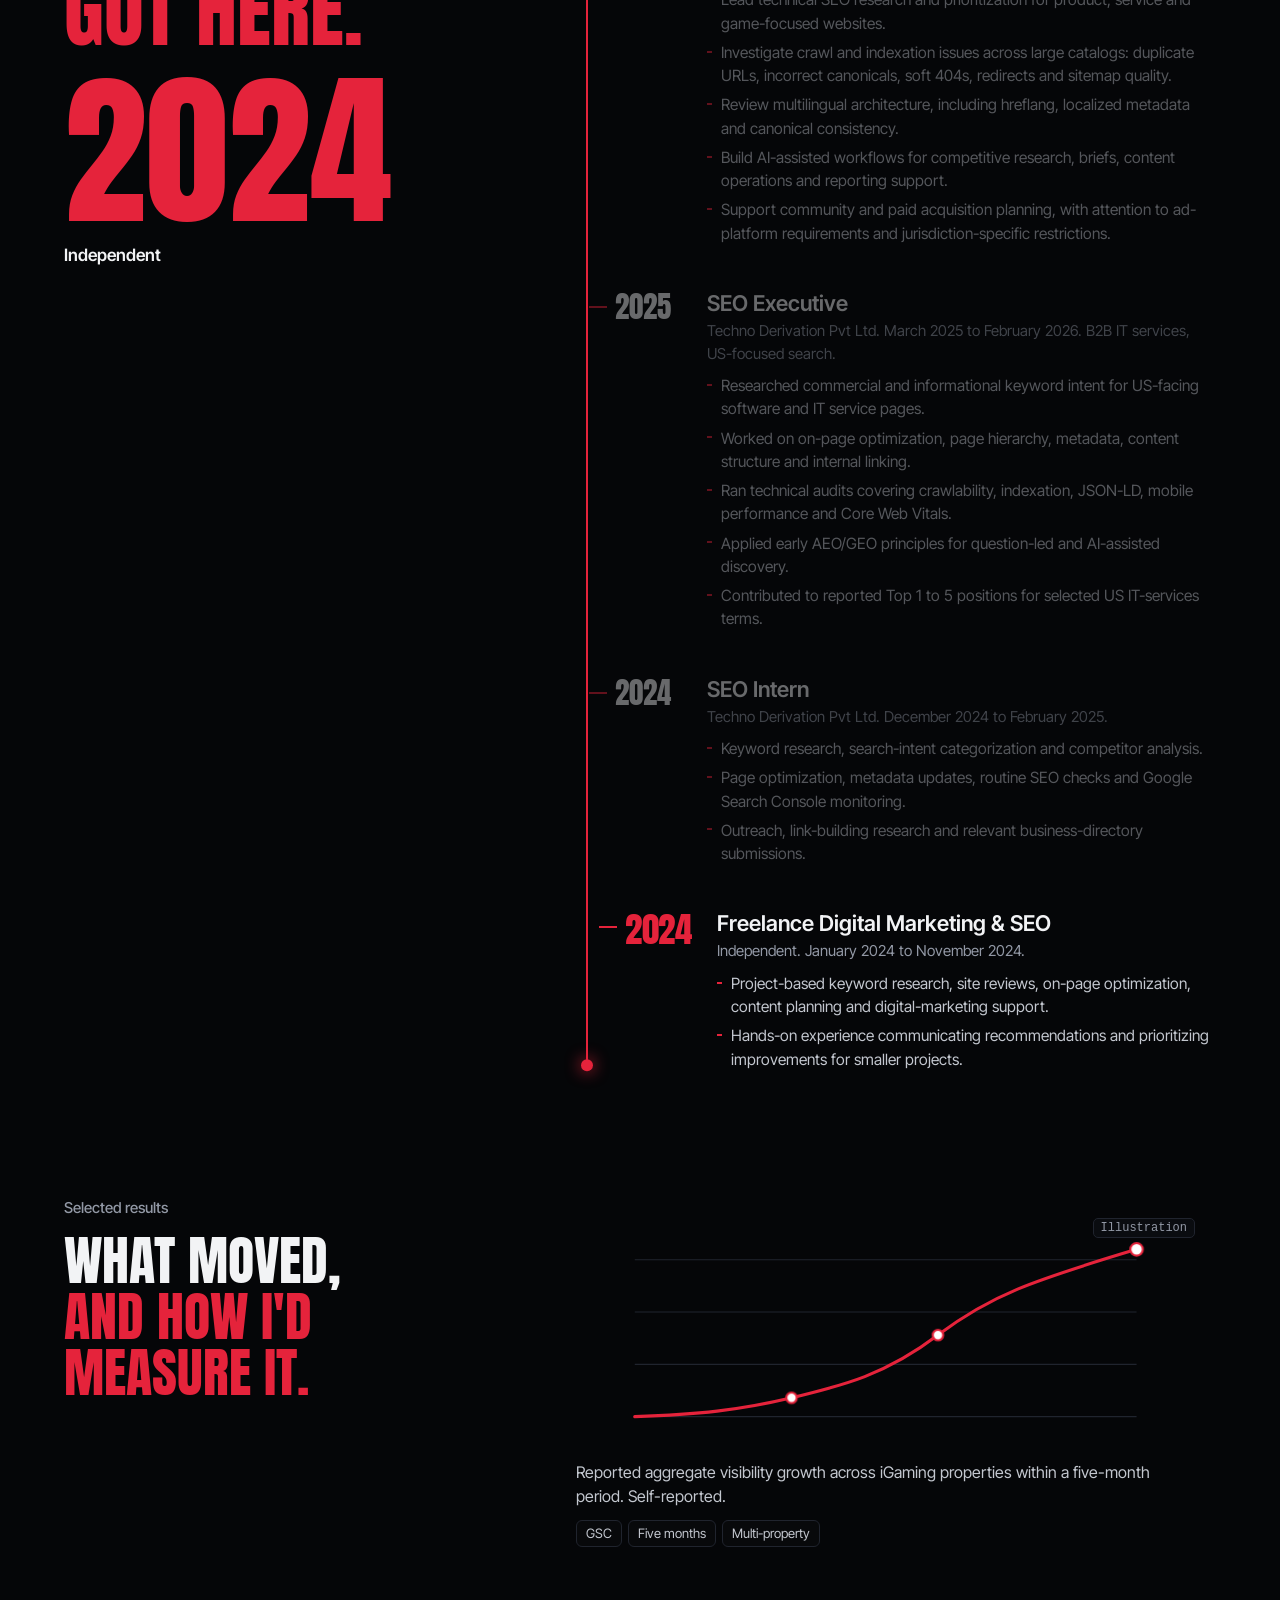
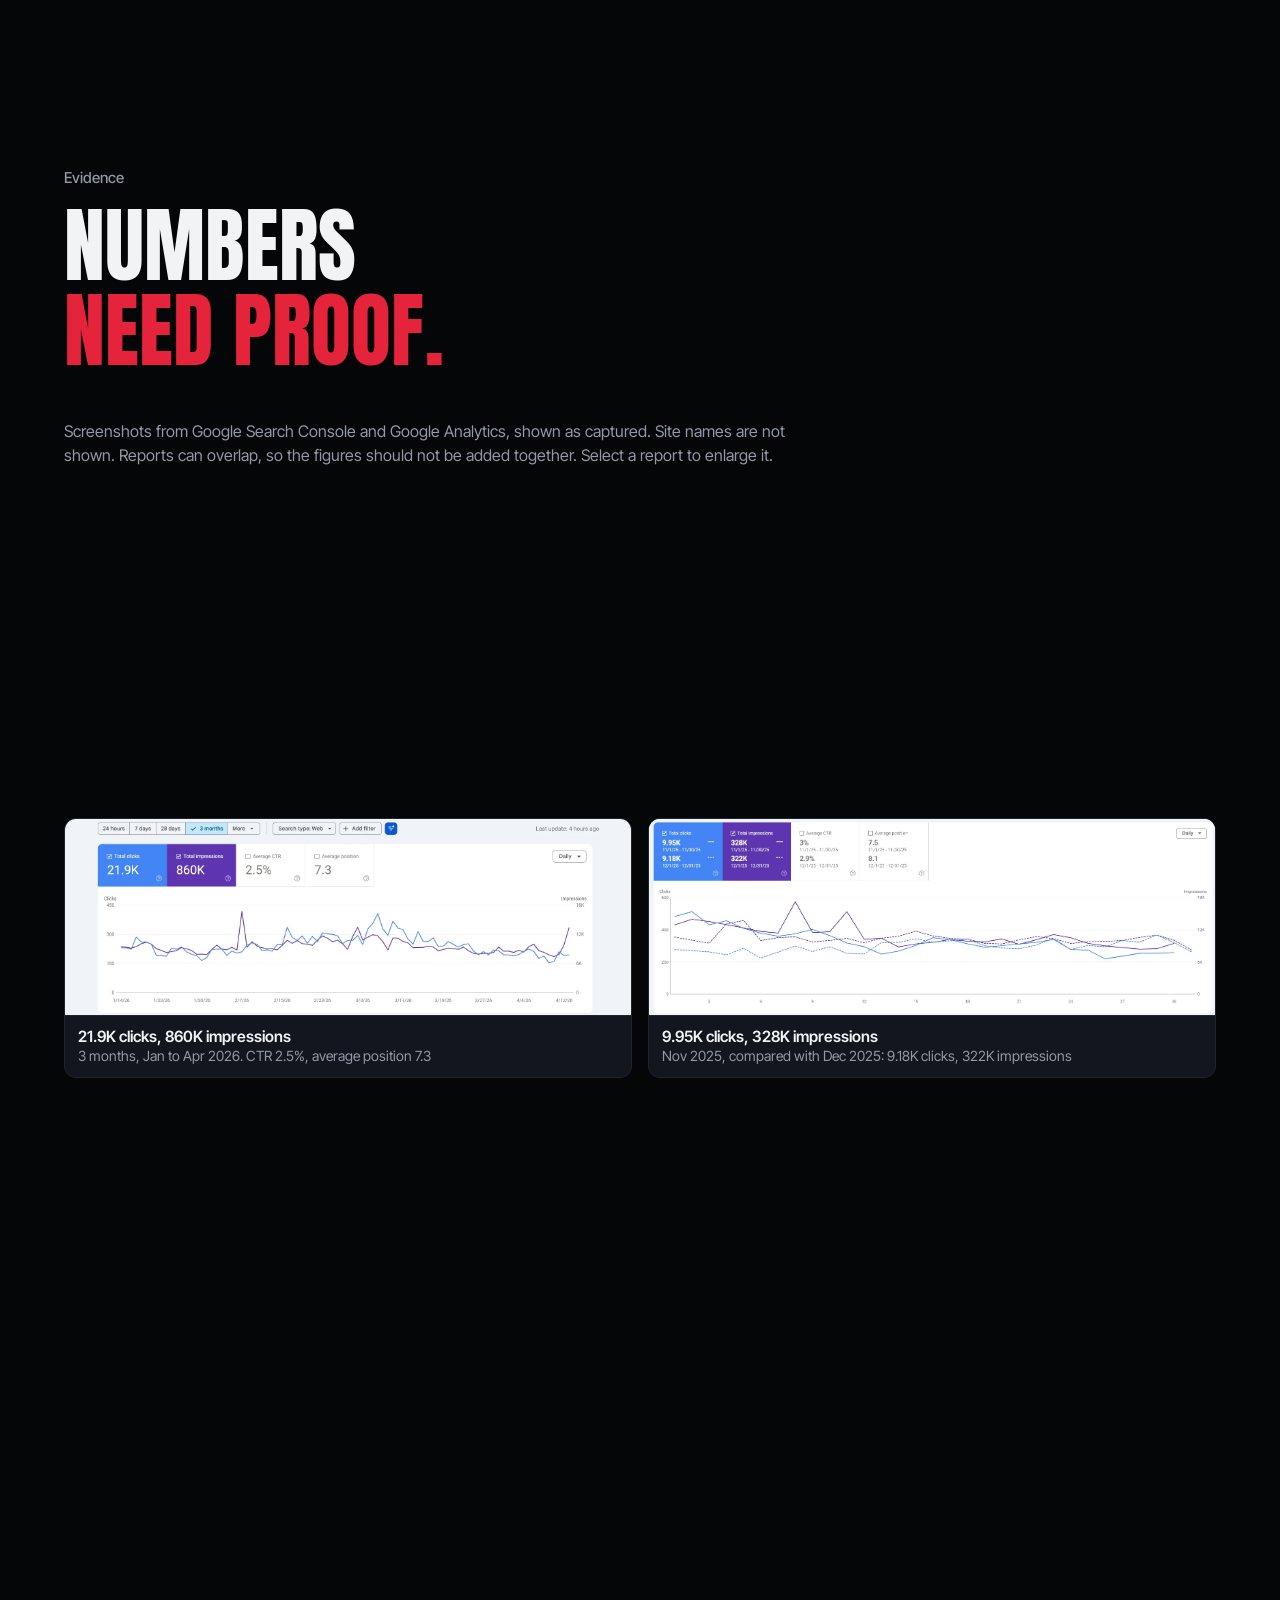
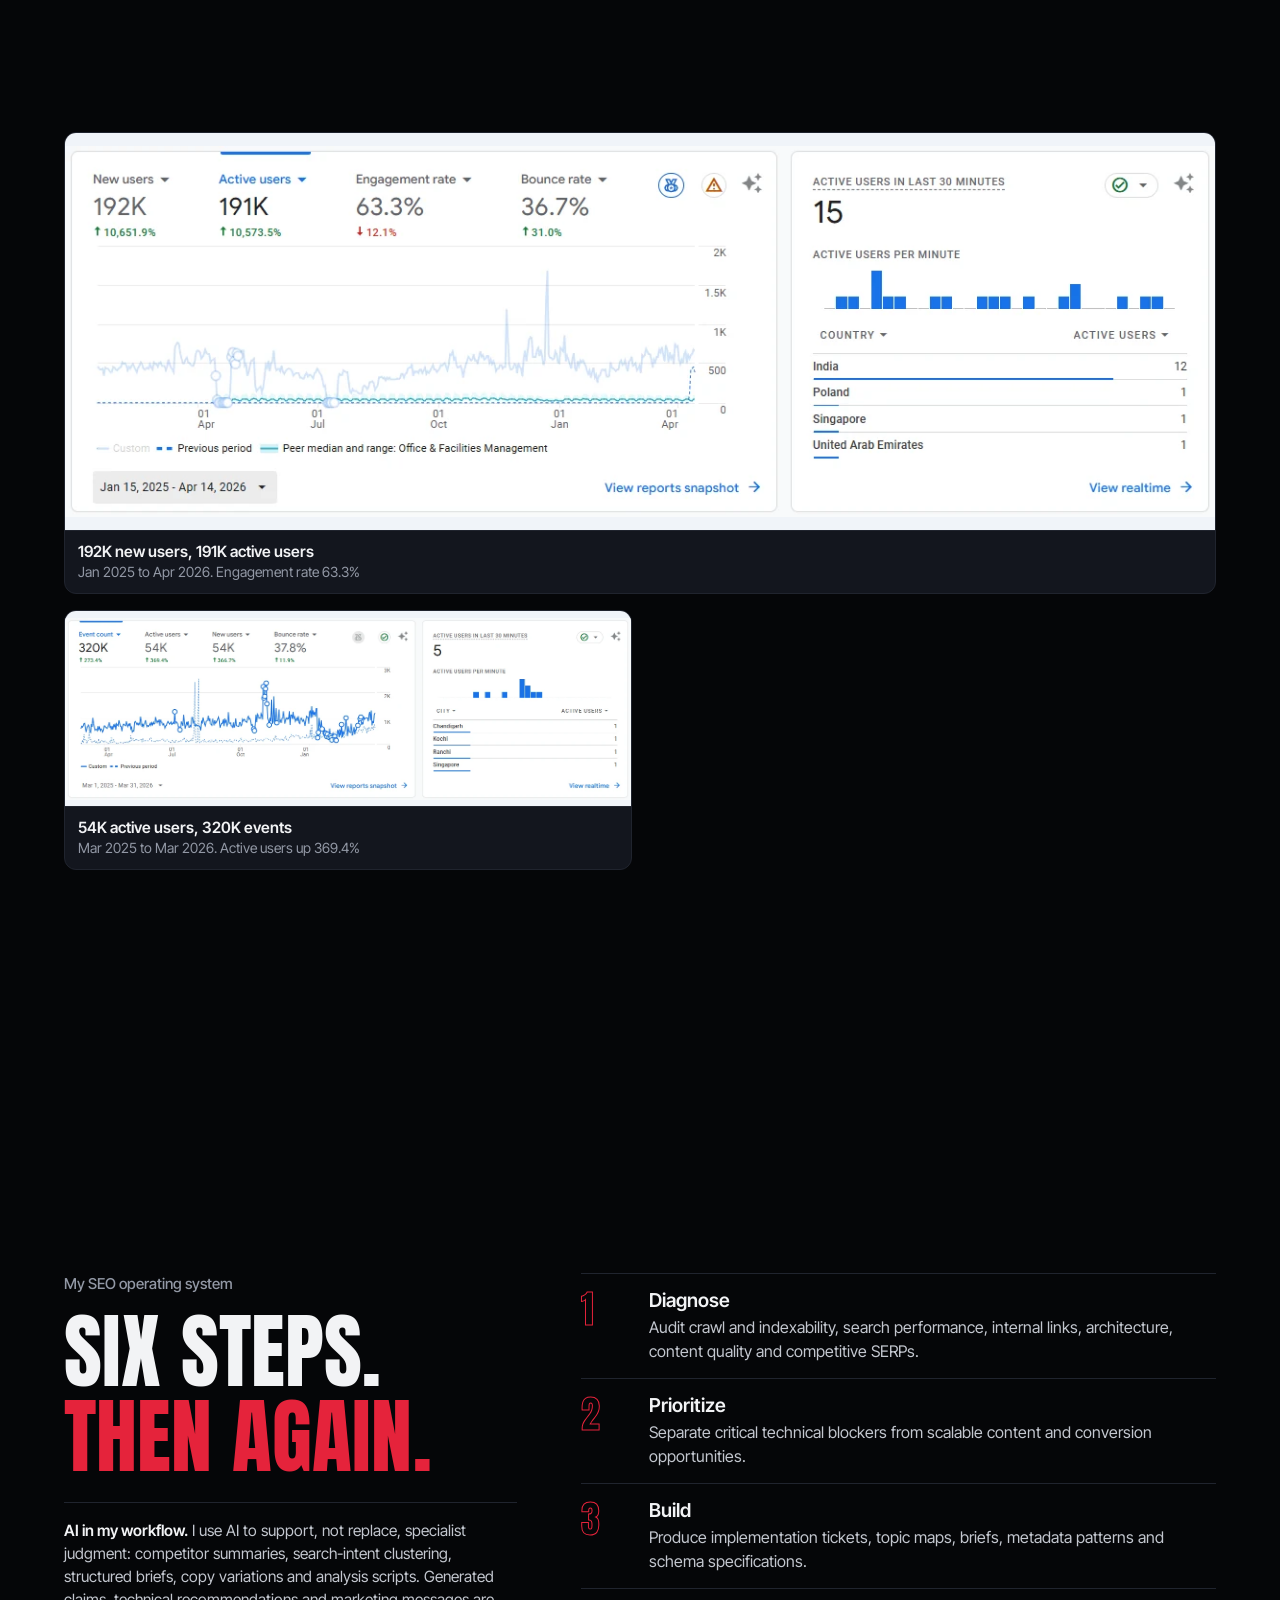
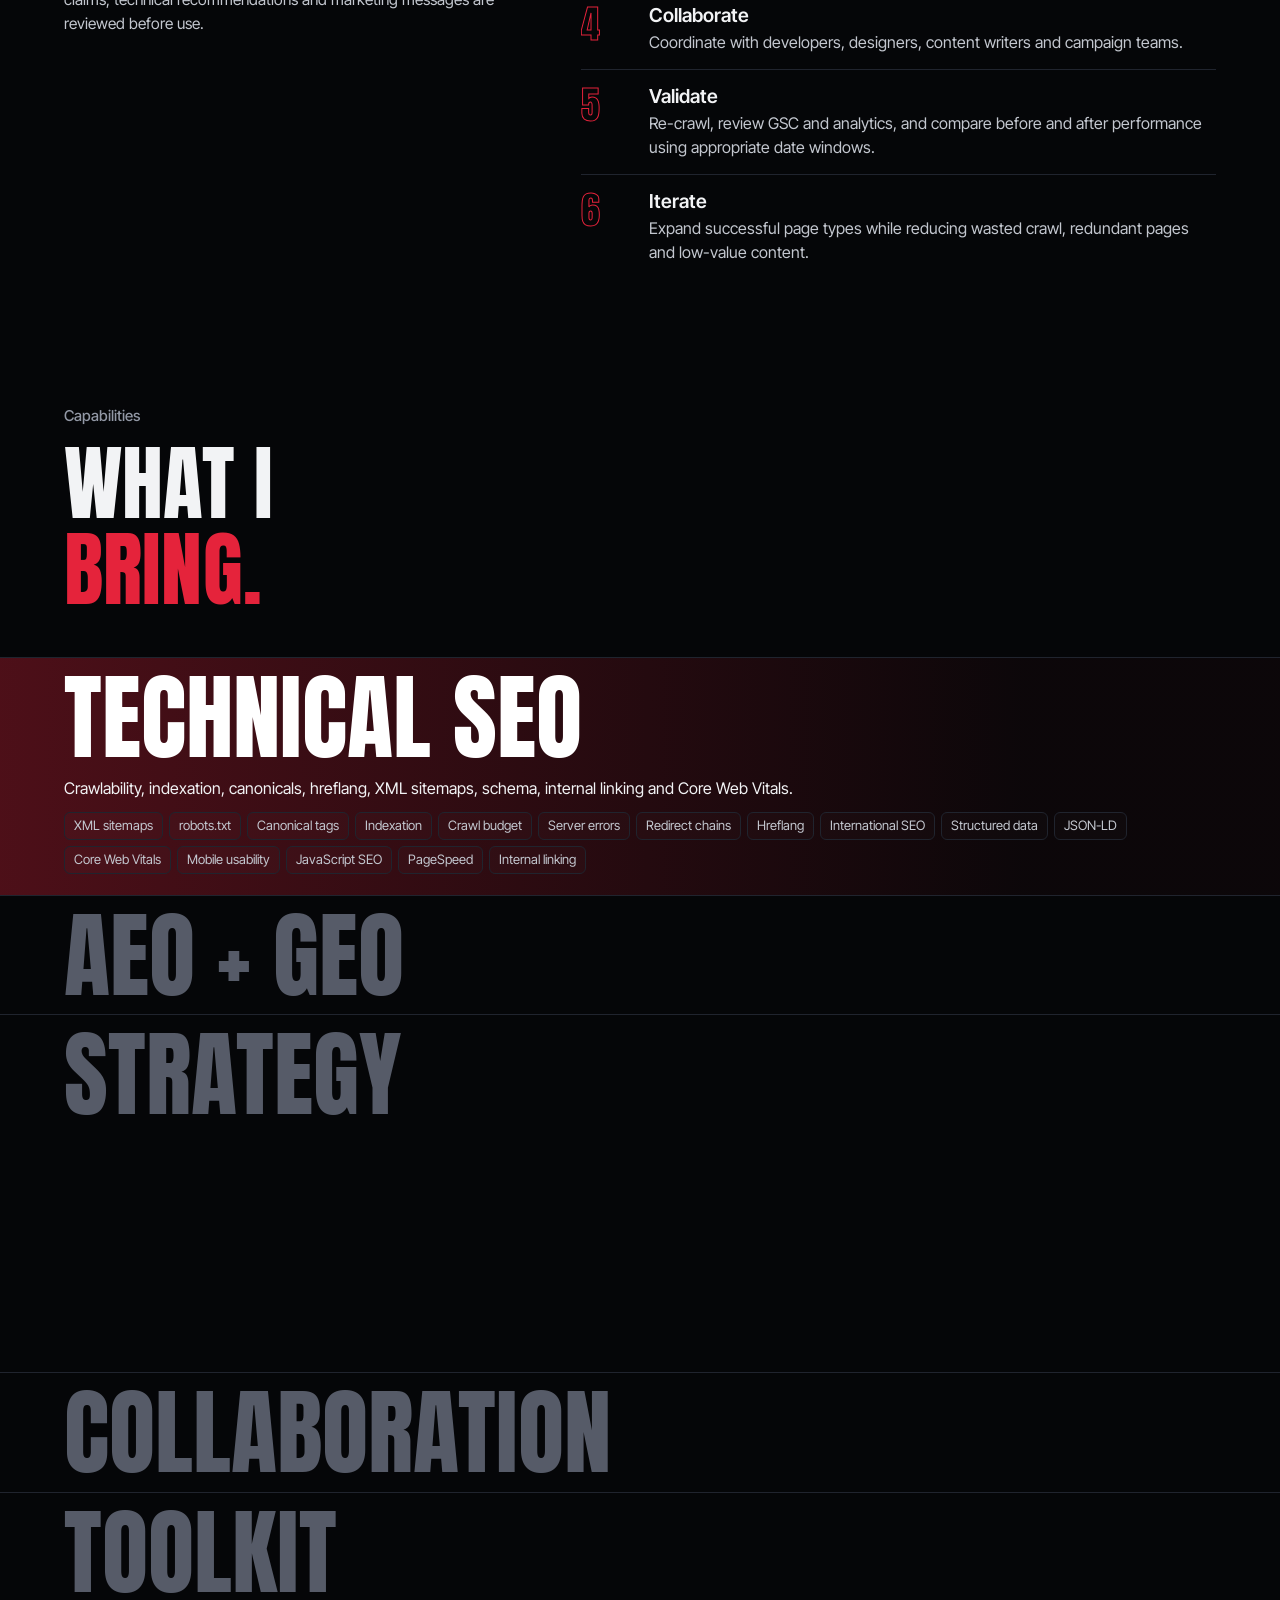
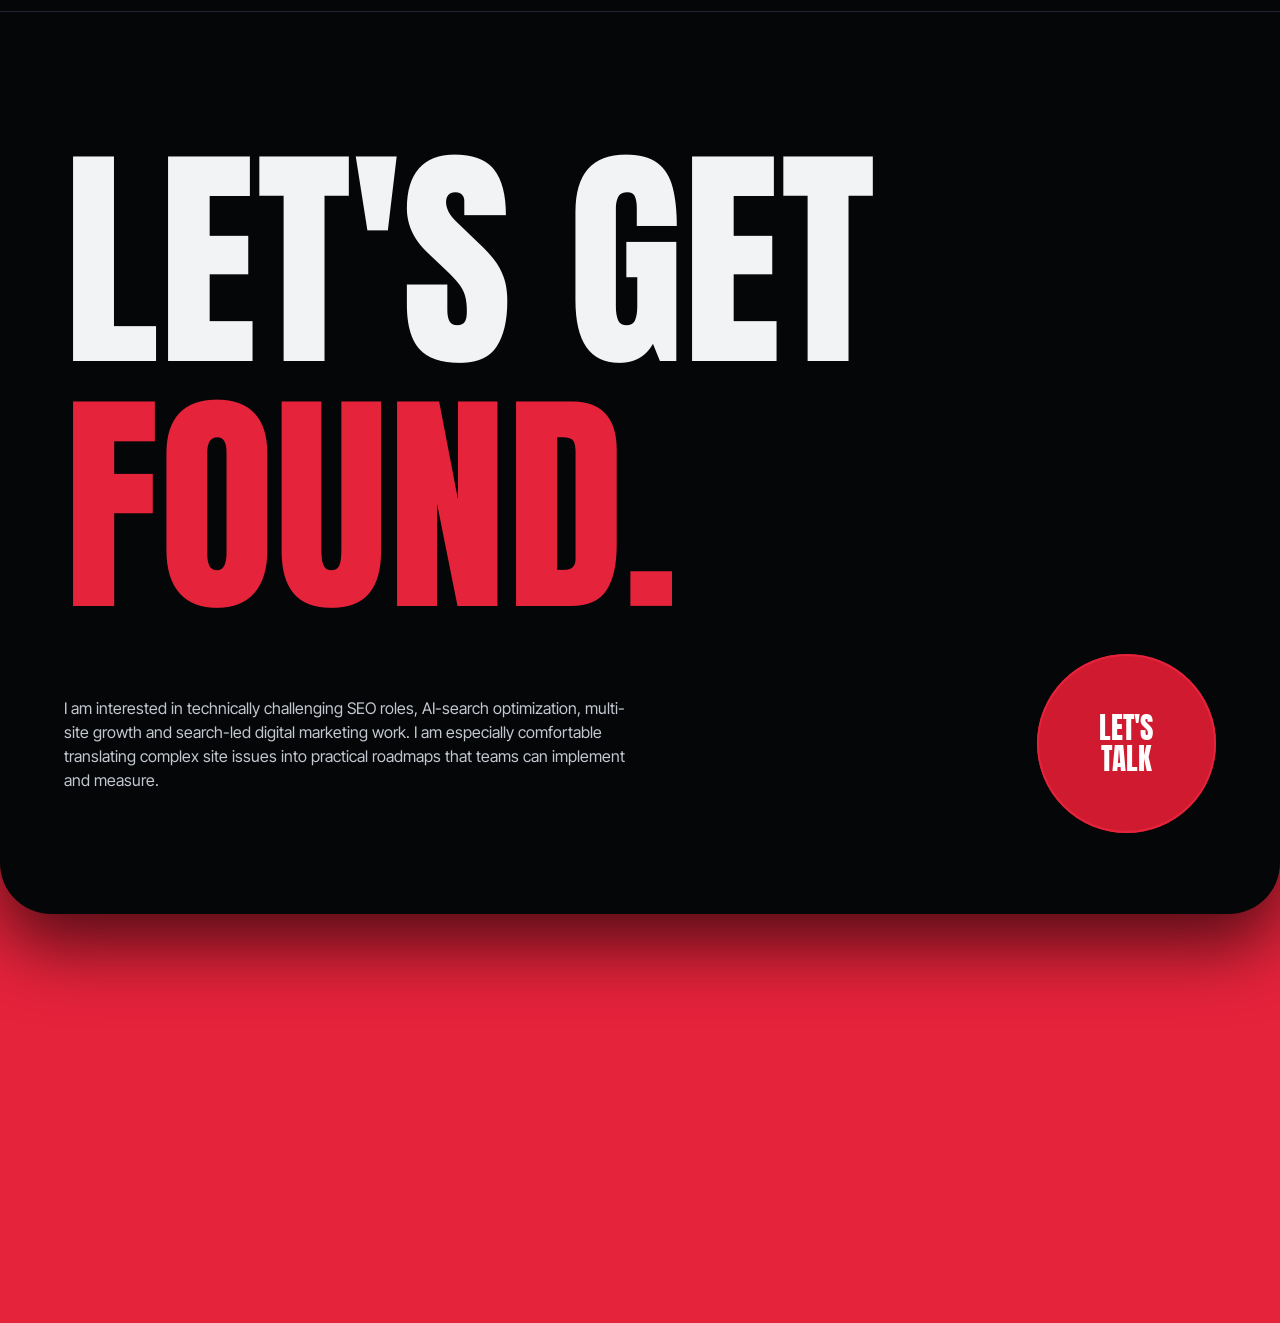
==== commit 15560c90: "Tighten portfolio proof and update experience to 2.9+ years - Hero stats now use figures shown in th" ====
--- a/index.html
+++ b/index.html
@@ -119,26 +119,26 @@
   <div class="hero-stats-layer" id="layerStats">
     <div class="stats" id="stats" data-b="group" data-hero="5" data-tool="Frame" data-event>
       <div class="stat-row" role="tablist" aria-label="Headline numbers">
-        <button class="stat" type="button" role="tab" data-to="300" data-suffix="K" aria-selected="false"><span class="stat-num">300K</span></button>
-        <button class="stat" type="button" role="tab" data-to="80" data-suffix="+" aria-selected="false"><span class="stat-num">80+</span></button>
-        <button class="stat" type="button" role="tab" data-to="8000" data-suffix="+" aria-selected="false"><span class="stat-num">8,000+</span></button>
+        <button class="stat" type="button" role="tab" data-to="51" data-suffix="K+" aria-selected="false"><span class="stat-num">51K+</span></button>
+        <button class="stat" type="button" role="tab" data-to="6" data-suffix="M+" aria-selected="false"><span class="stat-num">6M+</span></button>
+        <button class="stat" type="button" role="tab" data-to="192" data-suffix="K" aria-selected="false"><span class="stat-num">192K</span></button>
       </div>
       <div class="stat-rule"><i id="statBar"></i></div>
       <div class="stat-details">
         <div class="stat-detail" role="tabpanel">
-          <b>Organic impressions, 0 to 300K</b>
-          <div class="notches" aria-label="Five month period"><i></i><i></i><i></i><i></i><i></i></div>
-          <span>Reported across iGaming properties in five months. Self-reported.</span>
+          <b>Organic clicks in six months</b>
+          <div class="notches" aria-label="Six month period"><i></i><i></i><i></i><i></i><i></i><i></i></div>
+          <span>51.8K clicks, 1.86M impressions, Oct 2025 to Apr 2026. Google Search Console, shown below.</span>
         </div>
         <div class="stat-detail" role="tabpanel">
-          <b>Active depositing players</b>
-          <div class="drops"><em>Organic</em><em>Paid</em></div>
-          <span>Reported acquisitions across both channels. Self-reported.</span>
+          <b>Search impressions in 12 months</b>
+          <div class="drops"><em>Search Console</em><em>Apr 2025 to Apr 2026</em></div>
+          <span>6.07M impressions on one property. Report shown in Evidence below.</span>
         </div>
         <div class="stat-detail" role="tabpanel">
-          <b>Game pages in technical scope</b>
-          <div class="drops"><em>18 languages</em><em>Large catalog</em></div>
-          <span>This is project scope, not a claim that every page was indexed.</span>
+          <b>New users tracked in GA4</b>
+          <div class="drops"><em>63.3% engagement</em><em>Jan 2025 to Apr 2026</em></div>
+          <span>192K new users, 191K active users. Google Analytics, shown below.</span>
         </div>
       </div>
     </div>
@@ -155,7 +155,7 @@
     <div class="about-copy" data-job>
       <p data-b="text">I am an SEO and digital marketing specialist with experience across AI and software development, B2B IT services, legal technology, e-commerce and crypto iGaming. My work combines technical SEO, search strategy, analytics and AI-assisted workflows to solve complex website visibility problems.</p>
       <p data-b="text">I have worked with large gaming catalogs, multilingual URLs, product and service pages, and competitive international search markets. I enjoy working closely with developers and content teams to turn technical findings into practical fixes.</p>
-      <p class="about-note" data-b="text"><b>2+ years</b> in digital marketing and SEO, across agency, in-house and freelance work. Based in Jaipur, India.</p>
+      <p class="about-note" data-b="text"><b>2.9+ years</b> in digital marketing and SEO, across agency, in-house and freelance work. Based in Jaipur, India.</p>
     </div>
   </div>
 </section>
@@ -419,41 +419,25 @@
       <div class="chips" data-b="items" data-anim="pop"><span>Channel posts</span><span>Promo codes</span><span>Funnels</span></div>
     </article>
 
-    <article class="card" style="--accent:#3ddc84" data-card="kick" data-job data-b="box" data-wipe="diag">
+    <article class="card" style="--accent:#c15cff" data-card="twitch" data-job data-b="box" data-wipe="diag">
       <div class="card-glow" aria-hidden="true"></div><i class="hdl tl"></i><i class="hdl tr"></i><i class="hdl bl"></i><i class="hdl br"></i>
       <span class="card-no" aria-hidden="true">04</span>
       <div class="frame" data-b="box" data-wipe="down">
-        <div class="frame-bar"><i></i><i></i><i></i><span>Kick Studio</span><button class="sys" type="button" aria-pressed="false">System</button></div>
-        <div class="screen slot">
-          <div class="skeleton" aria-hidden="true"><i></i><i></i><i></i><i></i></div>
-          <img src="assets/images/evidence/kick-stats.webp" width="1552" height="1013" style="object-position:0 0" alt="Kick Studio performance over 60 days: average CCV 2,847, peak CCV 5,920, 182,430 unique viewers, 147 streams, Verified" loading="lazy" onload="this.classList.add('loaded')" onerror="this.remove()">
-        </div>
-      </div>
-      <span class="tag" data-b="items" data-anim="clip"><span>2,847 avg CCV</span></span>
-      <h3 class="card-title" data-b="text">Kick streaming</h3>
-      <p class="card-line" data-b="text">Sponsored streams, Sep 19 to Nov 13, 2026. Peak CCV 5,920 and 182K unique viewers. Channel reached Verified.</p>
-      <div class="chips" data-b="items" data-anim="pop"><span>Streamer deals</span><span>Promo codes</span><span>Verified</span></div>
-    </article>
-
-    <article class="card" style="--accent:#c15cff" data-card="twitch" data-job data-b="box" data-wipe="diag">
-      <div class="card-glow" aria-hidden="true"></div><i class="hdl tl"></i><i class="hdl tr"></i><i class="hdl bl"></i><i class="hdl br"></i>
-      <span class="card-no" aria-hidden="true">05</span>
-      <div class="frame" data-b="box" data-wipe="down">
         <div class="frame-bar"><i></i><i></i><i></i><span>Twitch analytics</span><button class="sys" type="button" aria-pressed="false">System</button></div>
         <div class="screen slot">
           <div class="skeleton" aria-hidden="true"><i></i><i></i><i></i><i></i></div>
-          <img src="assets/images/evidence/twitch-stats.webp" width="1743" height="902" style="object-position:0 50%" alt="Twitch channel analytics, Sep 2025 to Nov 2026: daily average viewers rising from about 30 to a peak near 110, 312 unique chatters" loading="lazy" onload="this.classList.add('loaded')" onerror="this.remove()">
+          <img src="assets/images/evidence/twitch-stats.webp" width="1743" height="602" style="object-position:0 50%" alt="Twitch daily average viewers chart, Sep 2025 to Nov 2026, rising from about 30 to a peak near 110" loading="lazy" onload="this.classList.add('loaded')" onerror="this.remove()">
         </div>
       </div>
       <span class="tag" data-b="items" data-anim="clip"><span>~110 peak viewers</span></span>
       <h3 class="card-title" data-b="text">Twitch streaming</h3>
-      <p class="card-line" data-b="text">Channel growth from Sep 2025 to Nov 2026. Daily average viewers grew from ~30 to 60–75, with 312 unique chatters.</p>
+      <p class="card-line" data-b="text">Channel growth from Sep 2025 to Nov 2026. Daily average viewers grew from ~30 to 60–75, with a peak near 110.</p>
       <div class="chips" data-b="items" data-anim="pop"><span>Sponsored streams</span><span>Chat engagement</span><span>Promo codes</span></div>
     </article>
 
     <article class="card" style="--accent:#c8f542" data-card="adult" data-job data-b="box" data-wipe="diag">
       <div class="card-glow" aria-hidden="true"></div><i class="hdl tl"></i><i class="hdl tr"></i><i class="hdl bl"></i><i class="hdl br"></i>
-      <span class="card-no" aria-hidden="true">06</span>
+      <span class="card-no" aria-hidden="true">05</span>
       <div class="frame" data-b="box" data-wipe="down">
         <div class="frame-bar"><i></i><i></i><i></i><span>TrafficStars</span><button class="sys" type="button" aria-pressed="false">System</button></div>
         <div class="screen slot">
@@ -469,7 +453,7 @@
 
     <article class="card" style="--accent:#4f9dff" data-card="google" data-job data-b="box" data-wipe="diag">
       <div class="card-glow" aria-hidden="true"></div><i class="hdl tl"></i><i class="hdl tr"></i><i class="hdl bl"></i><i class="hdl br"></i>
-      <span class="card-no" aria-hidden="true">07</span>
+      <span class="card-no" aria-hidden="true">06</span>
       <div class="frame" data-b="box" data-wipe="down">
         <div class="frame-bar"><i></i><i></i><i></i><span>ads.google.com</span><button class="sys" type="button" aria-pressed="false">System</button></div>
         <div class="screen slot">
@@ -560,7 +544,7 @@
       <span class="tl-y">2024</span>
       <div>
         <h3>Freelance Digital Marketing &amp; SEO</h3>
-        <p class="tl-meta">Independent. April 2024 to November 2024.</p>
+        <p class="tl-meta">Independent. January 2024 to November 2024.</p>
         <ul>
           <li>Project-based keyword research, site reviews, on-page optimization, content planning and digital-marketing support.</li>
           <li>Hands-on experience communicating recommendations and prioritizing improvements for smaller projects.</li>
@@ -639,19 +623,15 @@
     <figure class="ev" data-b="box" data-wipe="down"><button class="ev-open" type="button" data-proof aria-label="Enlarge report: 10.5K clicks, 6.07M impressions"><img src="assets/images/evidence/report-05.webp" width="1554" height="533" alt="Google Search Console report: 10.5K clicks, 6.07M impressions. 12 months, Apr 2025 to Apr 2026. CTR 0.2%, average position 23.4" loading="lazy"></button><figcaption><b>10.5K clicks, 6.07M impressions</b><span>12 months, Apr 2025 to Apr 2026. CTR 0.2%, average position 23.4</span></figcaption></figure>
     <figure class="ev" data-b="box" data-wipe="down"><button class="ev-open" type="button" data-proof aria-label="Enlarge report: 8.6K clicks, 572K impressions"><img src="assets/images/evidence/report-04.webp" width="1535" height="476" alt="Google Search Console report: 8.6K clicks, 572K impressions. 3 months, Aug to Nov 2025. CTR 1.5%, average position 9.4" loading="lazy"></button><figcaption><b>8.6K clicks, 572K impressions</b><span>3 months, Aug to Nov 2025. CTR 1.5%, average position 9.4</span></figcaption></figure>
     <figure class="ev" data-b="box" data-wipe="down"><button class="ev-open" type="button" data-proof aria-label="Enlarge report: 4.75K clicks, 4.15M impressions"><img src="assets/images/evidence/report-06.webp" width="1554" height="530" alt="Google Search Console report: 4.75K clicks, 4.15M impressions. 6 months, Oct 2025 to Apr 2026. CTR 0.1%, average position 13.7" loading="lazy"></button><figcaption><b>4.75K clicks, 4.15M impressions</b><span>6 months, Oct 2025 to Apr 2026. CTR 0.1%, average position 13.7</span></figcaption></figure>
-    <figure class="ev" data-b="box" data-wipe="down"><button class="ev-open" type="button" data-proof aria-label="Enlarge report: 550 clicks, 323K impressions"><img src="assets/images/evidence/report-08.webp" width="1548" height="526" alt="Google Search Console report: 550 clicks, 323K impressions. 3 months, Aug to Nov 2025. CTR 0.2%, average position 45" loading="lazy"></button><figcaption><b>550 clicks, 323K impressions</b><span>3 months, Aug to Nov 2025. CTR 0.2%, average position 45</span></figcaption></figure>
   </div>
   </div>
   <div class="ev-group">
     <div data-job><h3 class="ev-group-h" data-b="text">Google Analytics</h3></div>
   <div class="ev-grid">
     <figure class="ev ev-feature" data-b="box" data-wipe="down"><button class="ev-open" type="button" data-proof aria-label="Enlarge report: 192K new users, 191K active users"><img src="assets/images/evidence/report-09.webp" width="1198" height="387" alt="Google Analytics report: 192K new users, 191K active users. Jan 2025 to Apr 2026. Engagement rate 63.3%" loading="lazy"></button><figcaption><b>192K new users, 191K active users</b><span>Jan 2025 to Apr 2026. Engagement rate 63.3%</span></figcaption></figure>
-    <figure class="ev" data-b="box" data-wipe="down"><button class="ev-open" type="button" data-proof aria-label="Enlarge report: 70K active users, 11K key events"><img src="assets/images/evidence/report-11.webp" width="1198" height="387" alt="Google Analytics report: 70K active users, 11K key events. Jan 2025 to Apr 2026. 465K events, 137K views. Active users down 32.5%" loading="lazy"></button><figcaption><b>70K active users, 11K key events</b><span>Jan 2025 to Apr 2026. 465K events, 137K views. Active users down 32.5%</span></figcaption></figure>
     <figure class="ev" data-b="box" data-wipe="down"><button class="ev-open" type="button" data-proof aria-label="Enlarge report: 54K active users, 320K events"><img src="assets/images/evidence/report-10.webp" width="1198" height="387" alt="Google Analytics report: 54K active users, 320K events. Mar 2025 to Mar 2026. Active users up 369.4%" loading="lazy"></button><figcaption><b>54K active users, 320K events</b><span>Mar 2025 to Mar 2026. Active users up 369.4%</span></figcaption></figure>
     <figure class="ev" data-b="box" data-wipe="down"><button class="ev-open" type="button" data-proof aria-label="Enlarge report: 18K active users, 17K new users"><img src="assets/images/evidence/report-12.webp" width="1200" height="388" alt="Google Analytics report: 18K active users, 17K new users. Last 30 days, to mid-April. Active users up 17.4%" loading="lazy"></button><figcaption><b>18K active users, 17K new users</b><span>Last 30 days, to mid-April. Active users up 17.4%</span></figcaption></figure>
-    <figure class="ev" data-b="box" data-wipe="down"><button class="ev-open" type="button" data-proof aria-label="Enlarge report: 15K active users, 15K new users"><img src="assets/images/evidence/report-14.webp" width="1394" height="514" alt="Google Analytics report: 15K active users, 15K new users. November. Average engagement time 41s. Active users down 22.1%" loading="lazy"></button><figcaption><b>15K active users, 15K new users</b><span>November. Average engagement time 41s. Active users down 22.1%</span></figcaption></figure>
     <figure class="ev" data-b="box" data-wipe="down"><button class="ev-open" type="button" data-proof aria-label="Enlarge report: 4.9K active users, 27K events"><img src="assets/images/evidence/report-13.webp" width="1200" height="388" alt="Google Analytics report: 4.9K active users, 27K events. March. New users up 141.5%" loading="lazy"></button><figcaption><b>4.9K active users, 27K events</b><span>March. New users up 141.5%</span></figcaption></figure>
-    <figure class="ev" data-b="box" data-wipe="down"><button class="ev-open" type="button" data-proof aria-label="Enlarge report: 4.1K active users, 622 key events"><img src="assets/images/evidence/report-15.webp" width="1198" height="387" alt="Google Analytics report: 4.1K active users, 622 key events. Last 90 days, to mid-April. Active users down 54.6%" loading="lazy"></button><figcaption><b>4.1K active users, 622 key events</b><span>Last 90 days, to mid-April. Active users down 54.6%</span></figcaption></figure>
   </div>
   </div>
 </section>
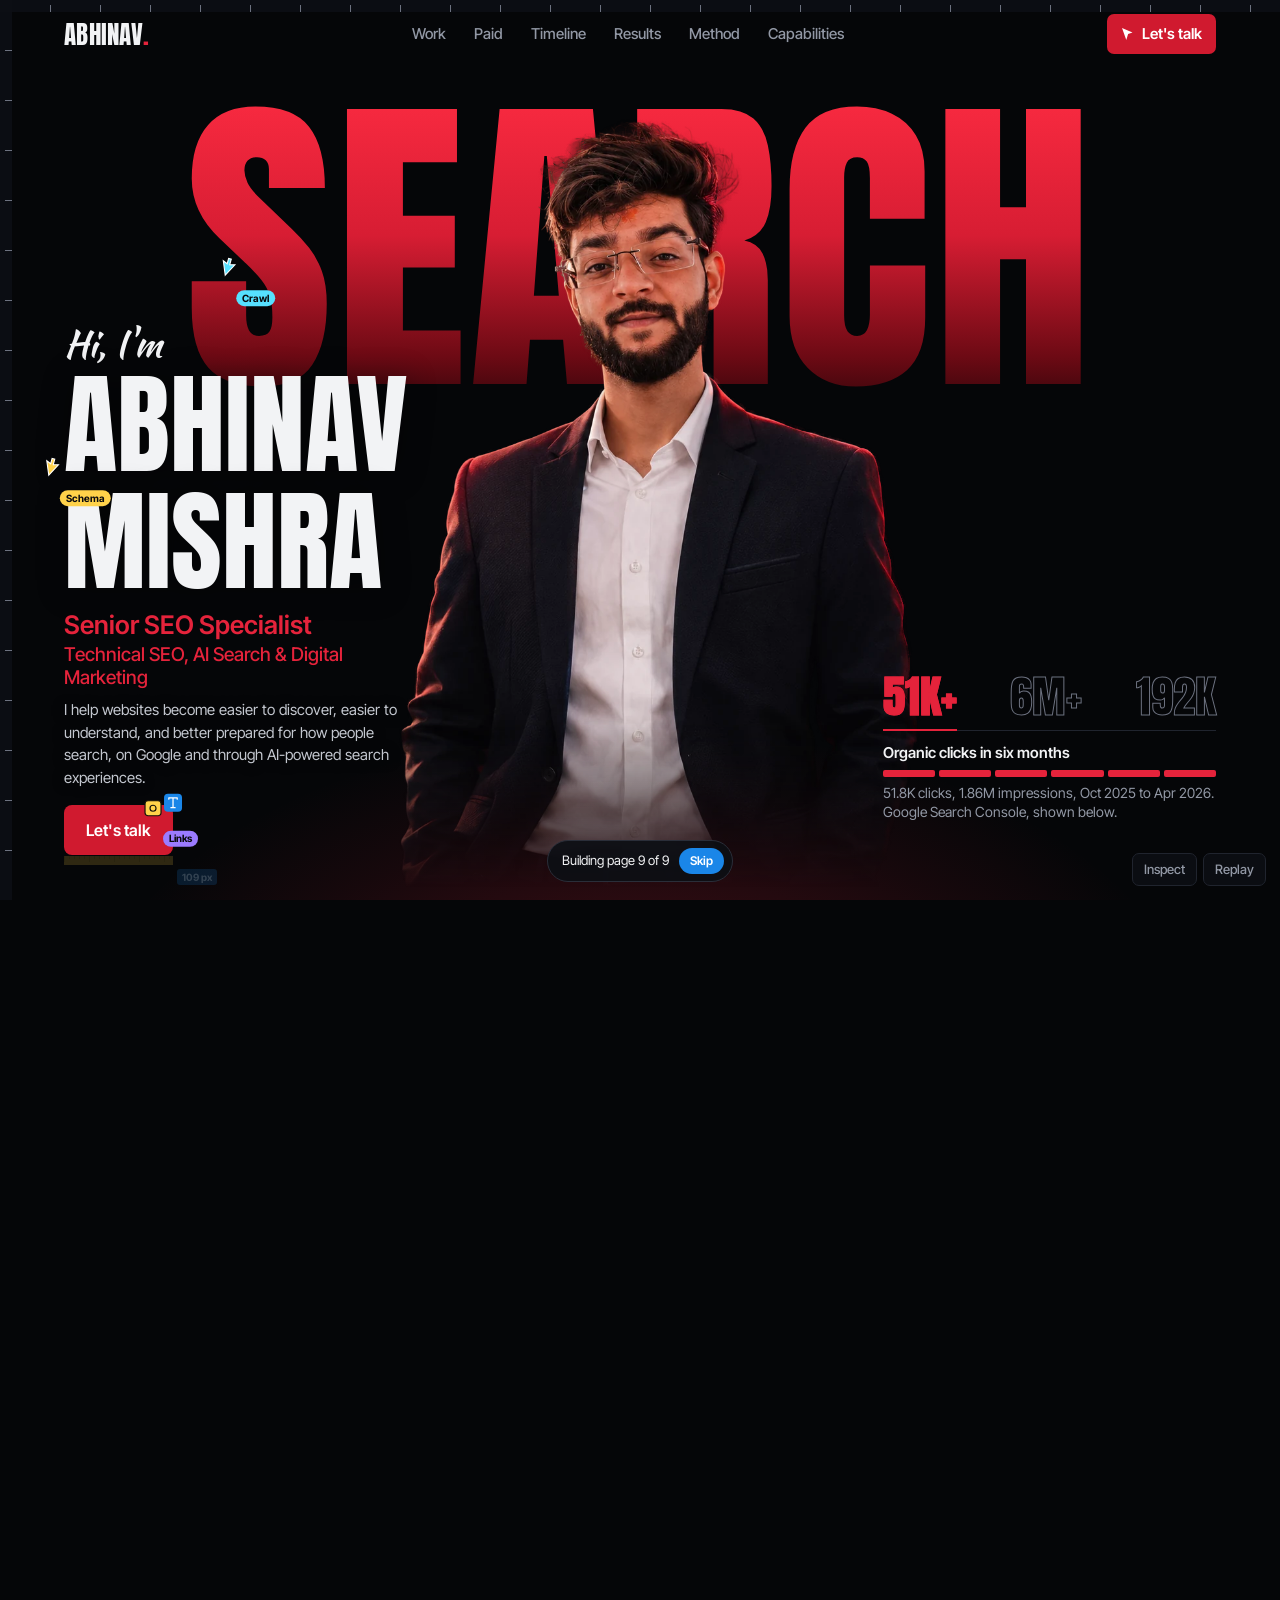
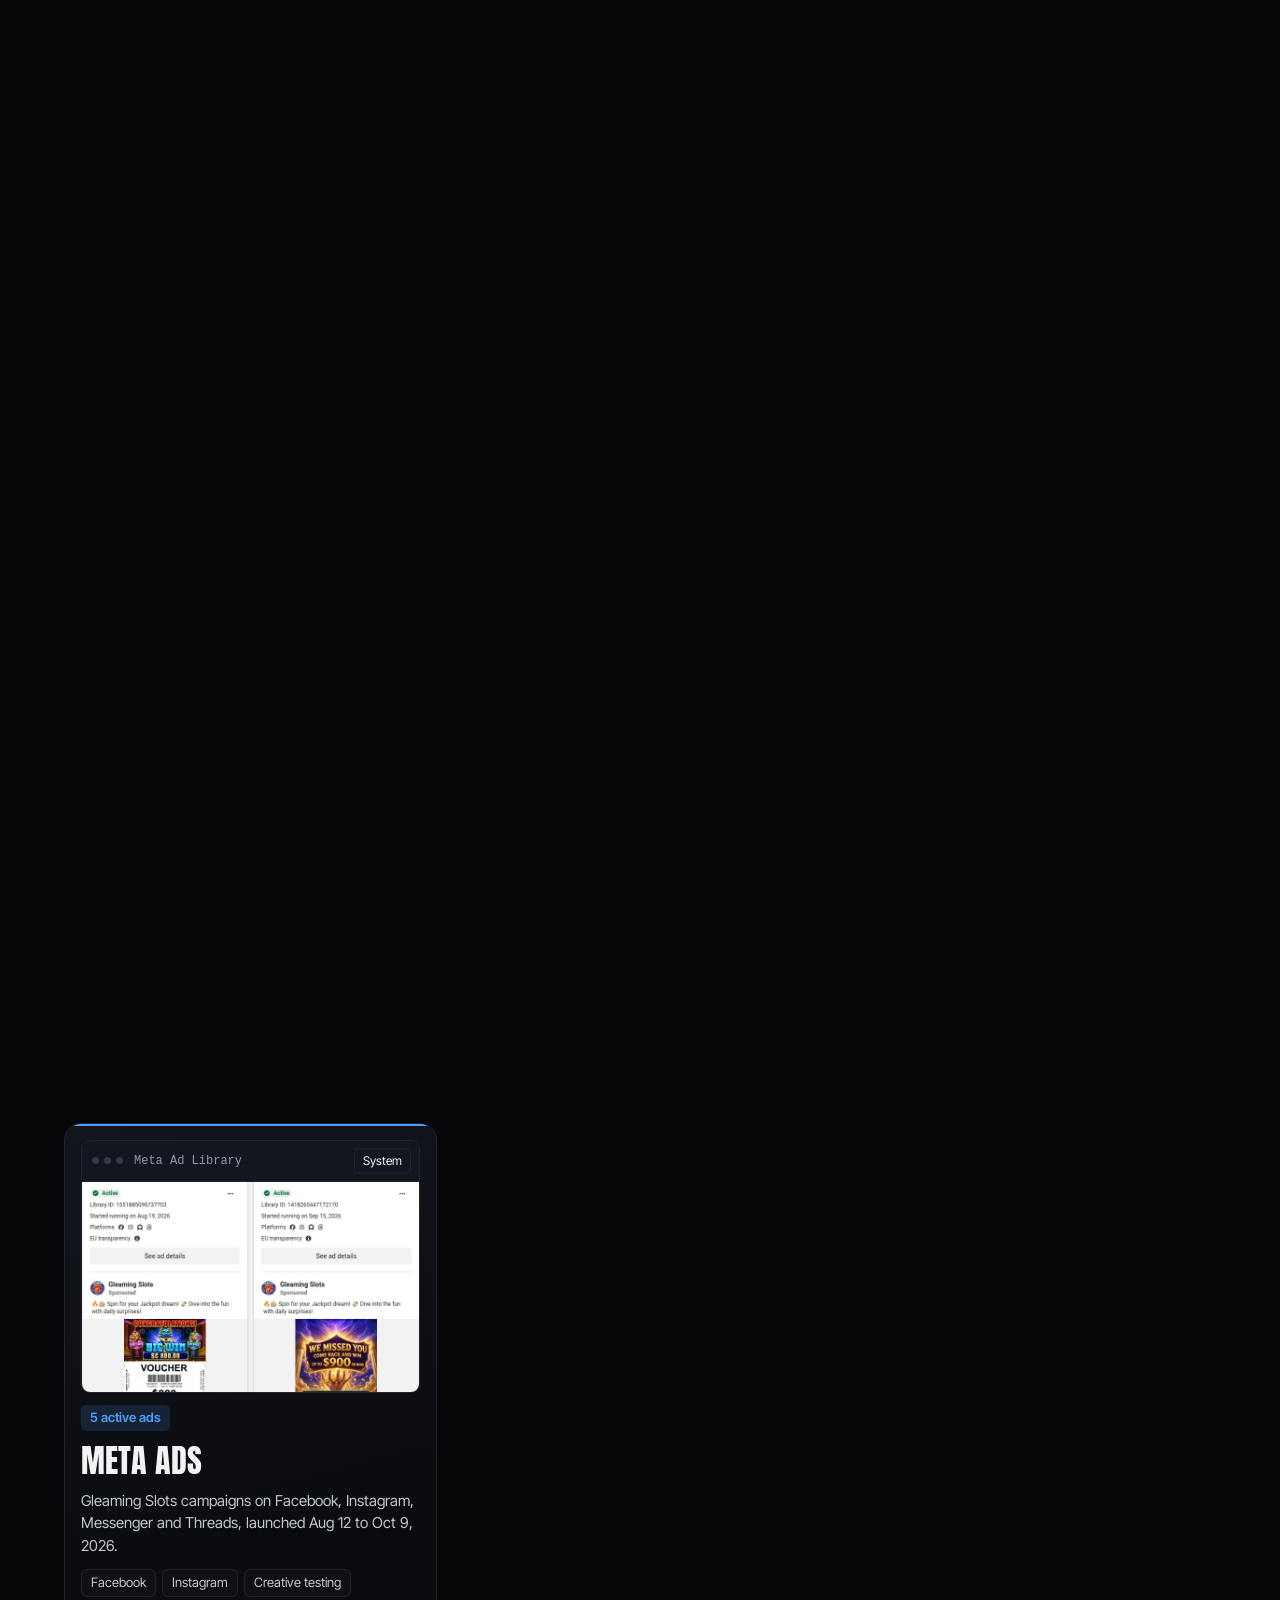
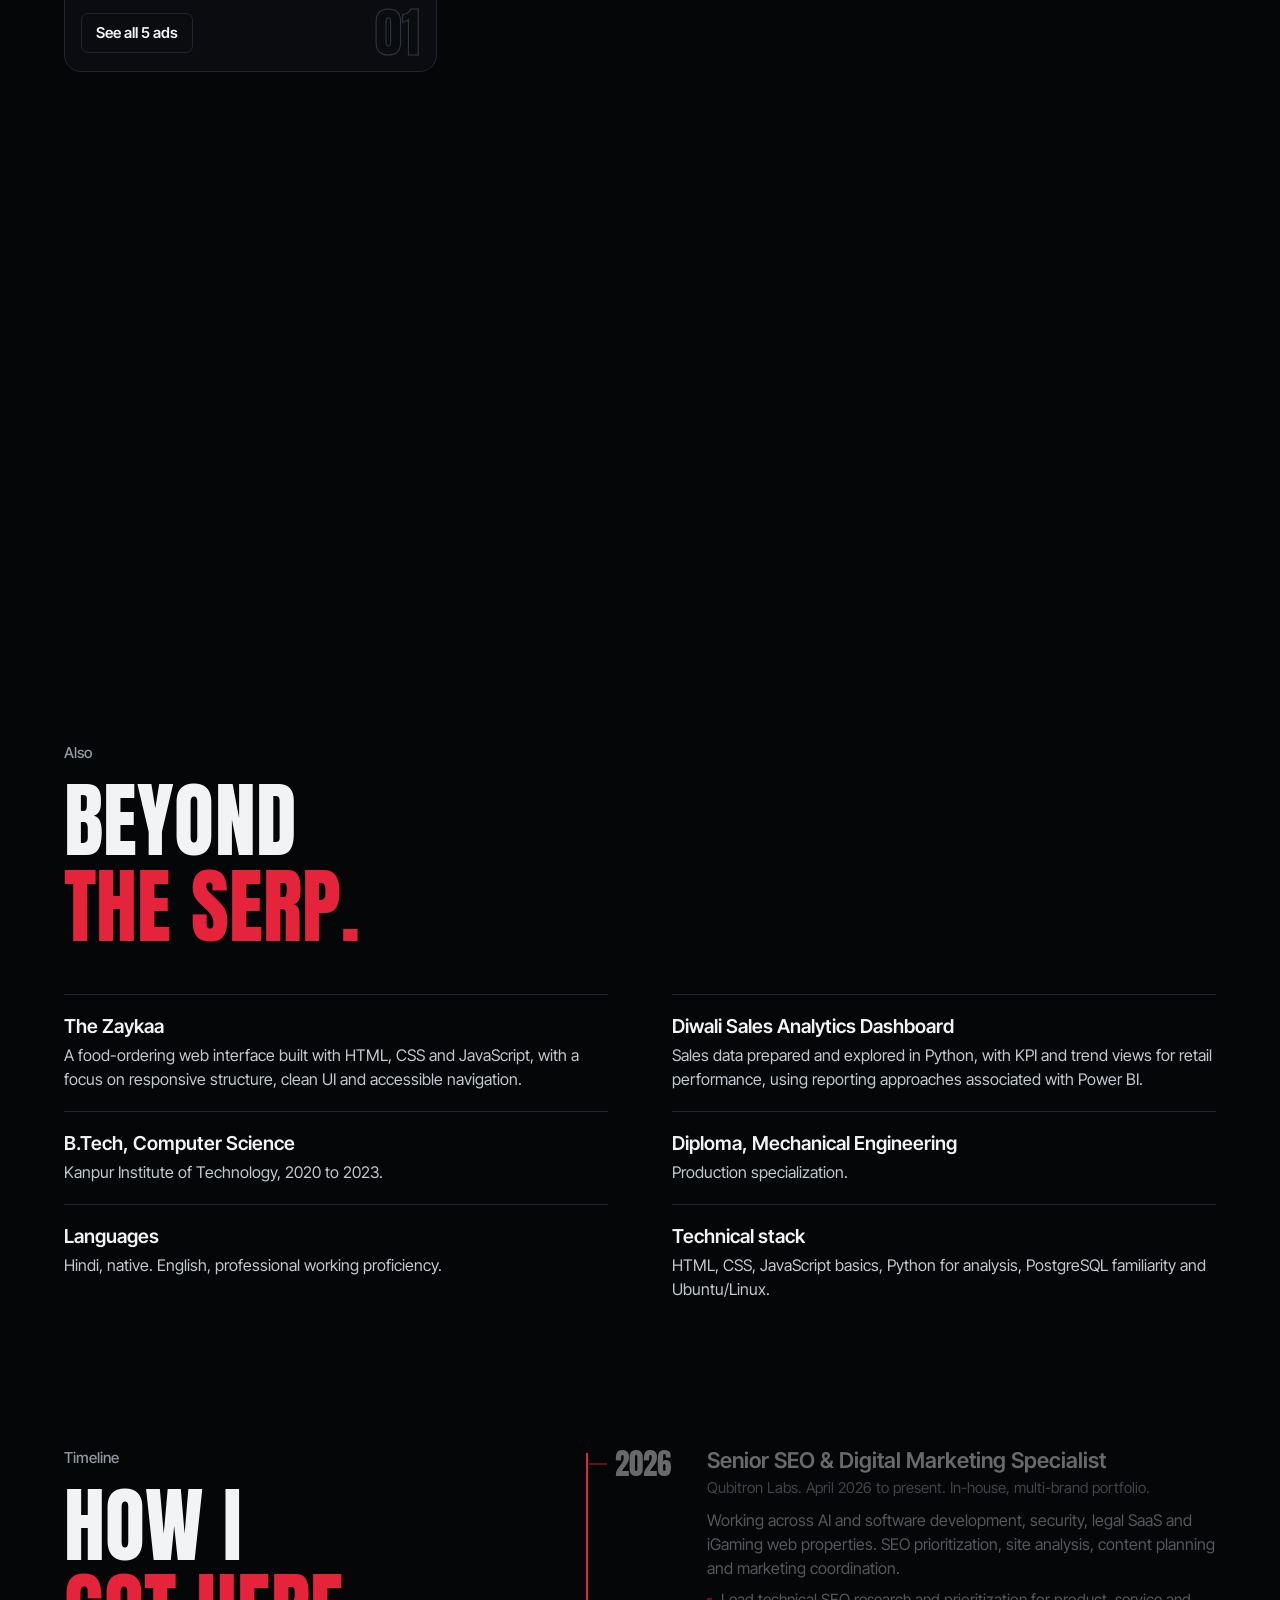
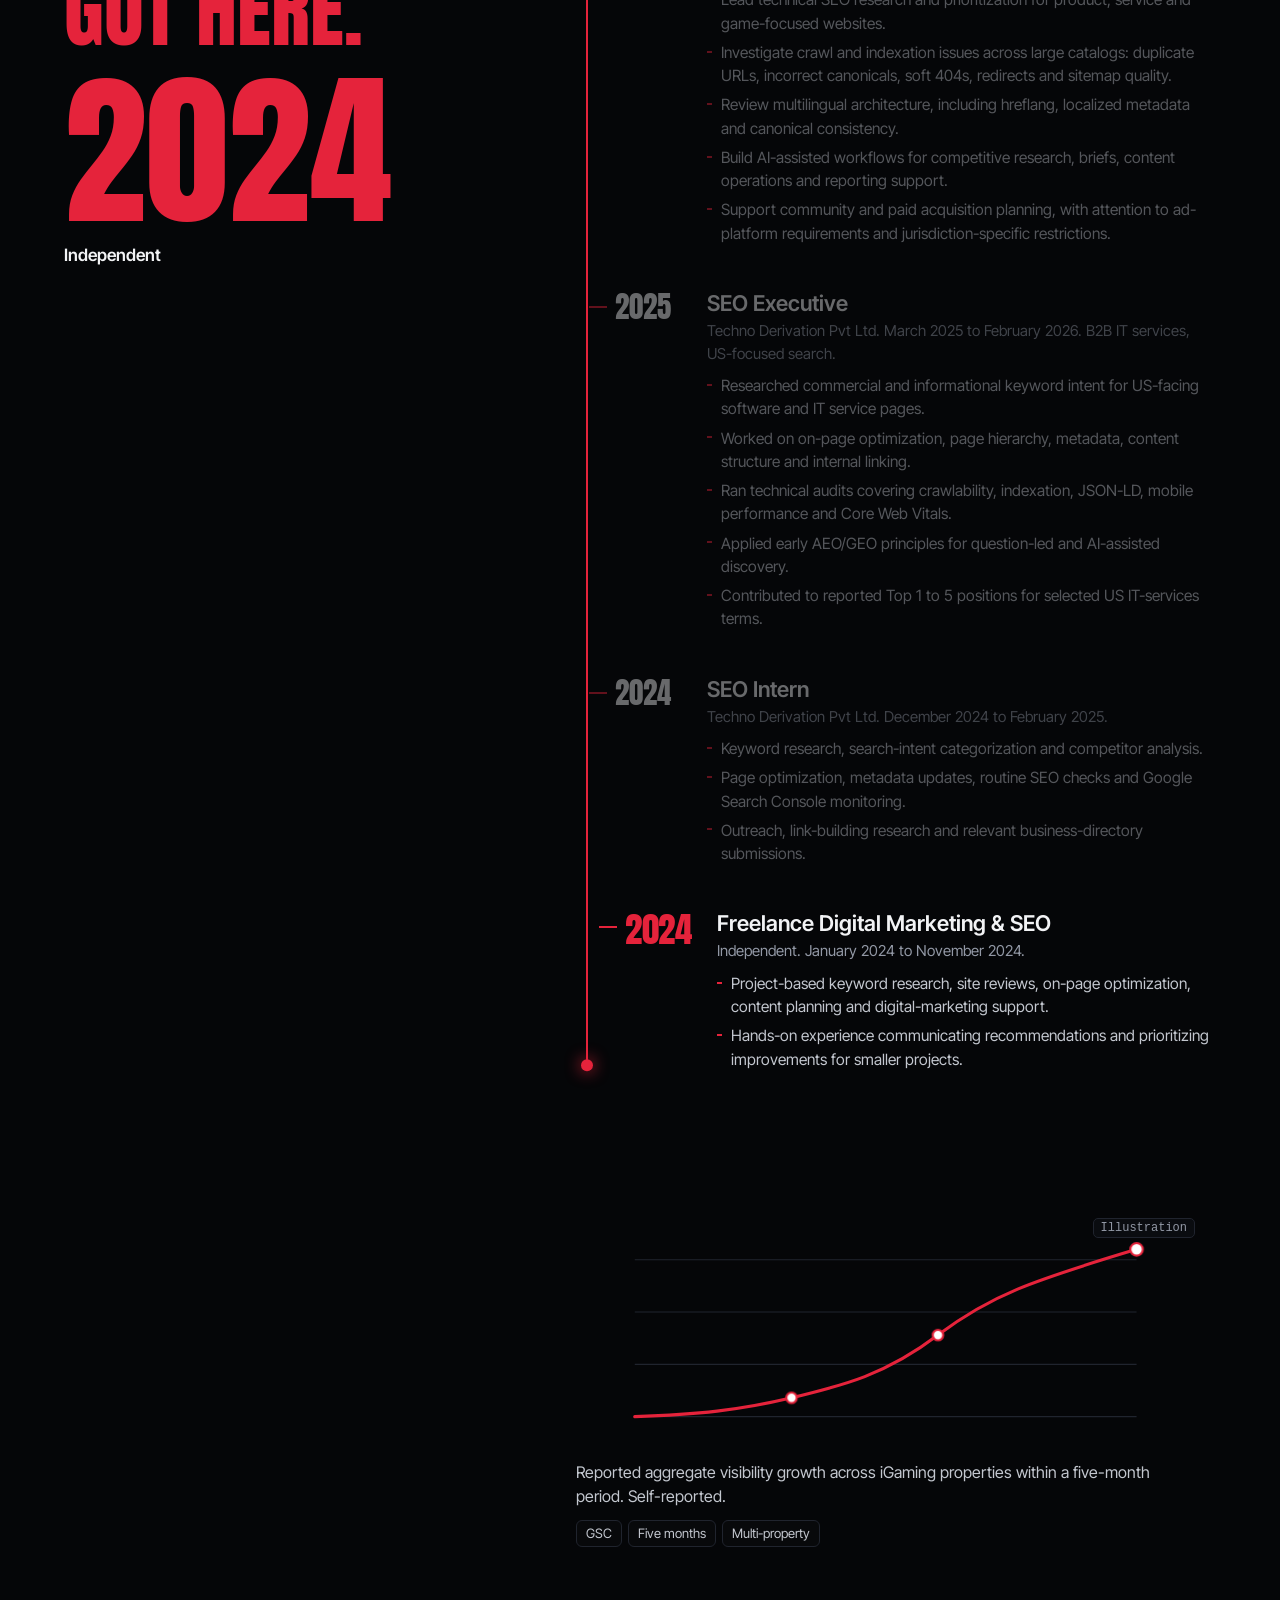
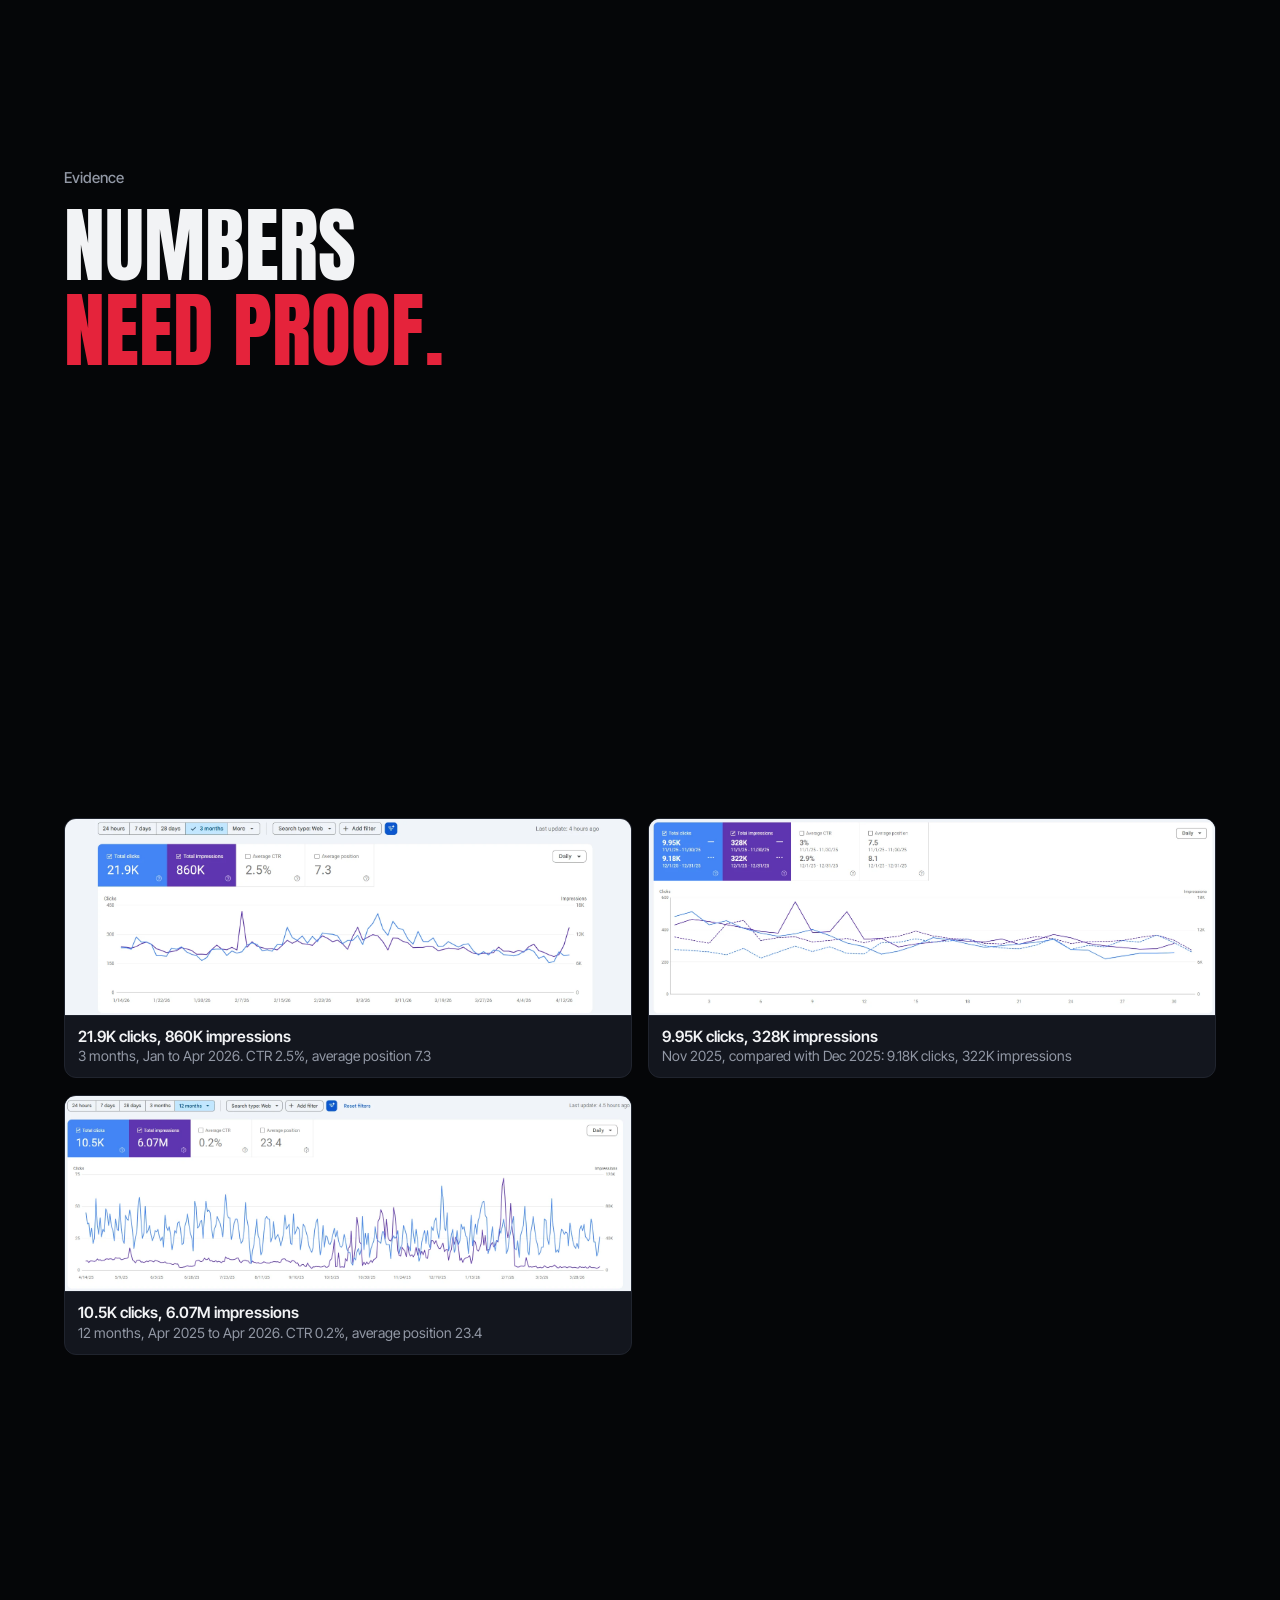
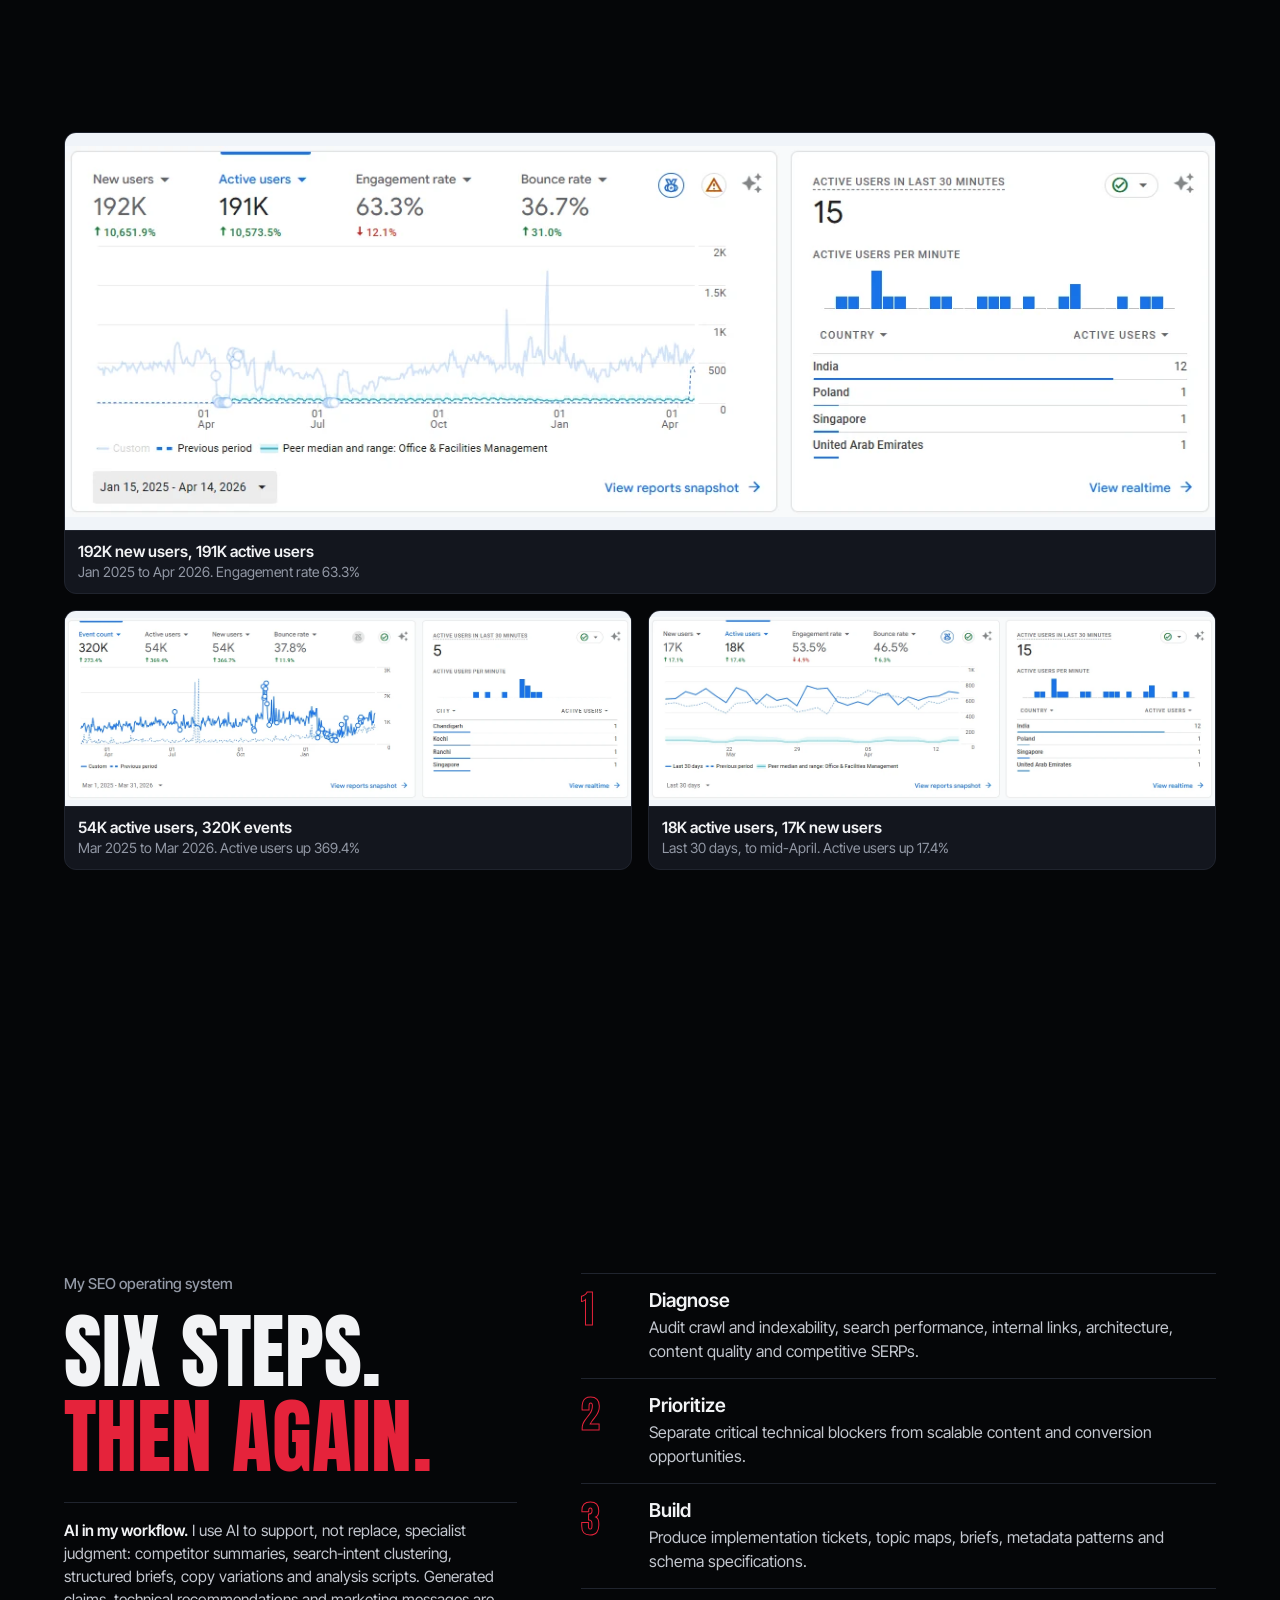
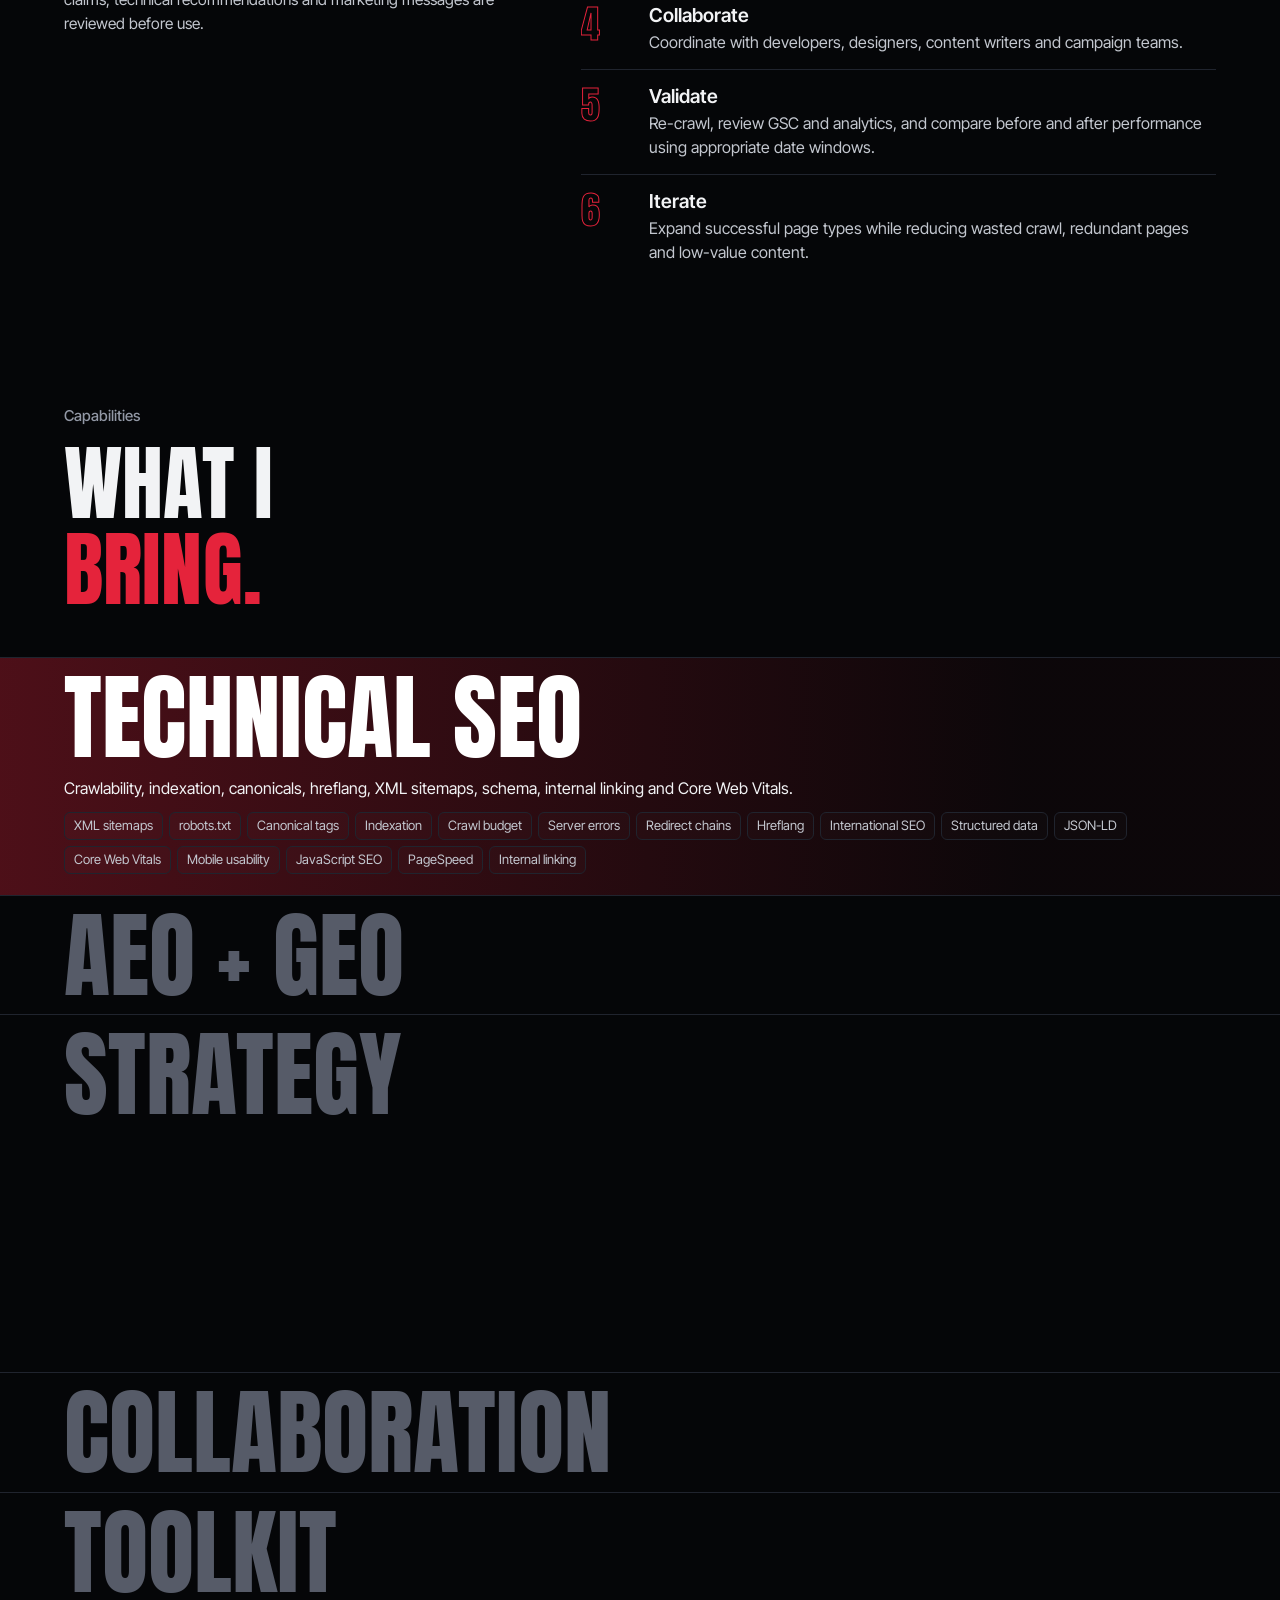
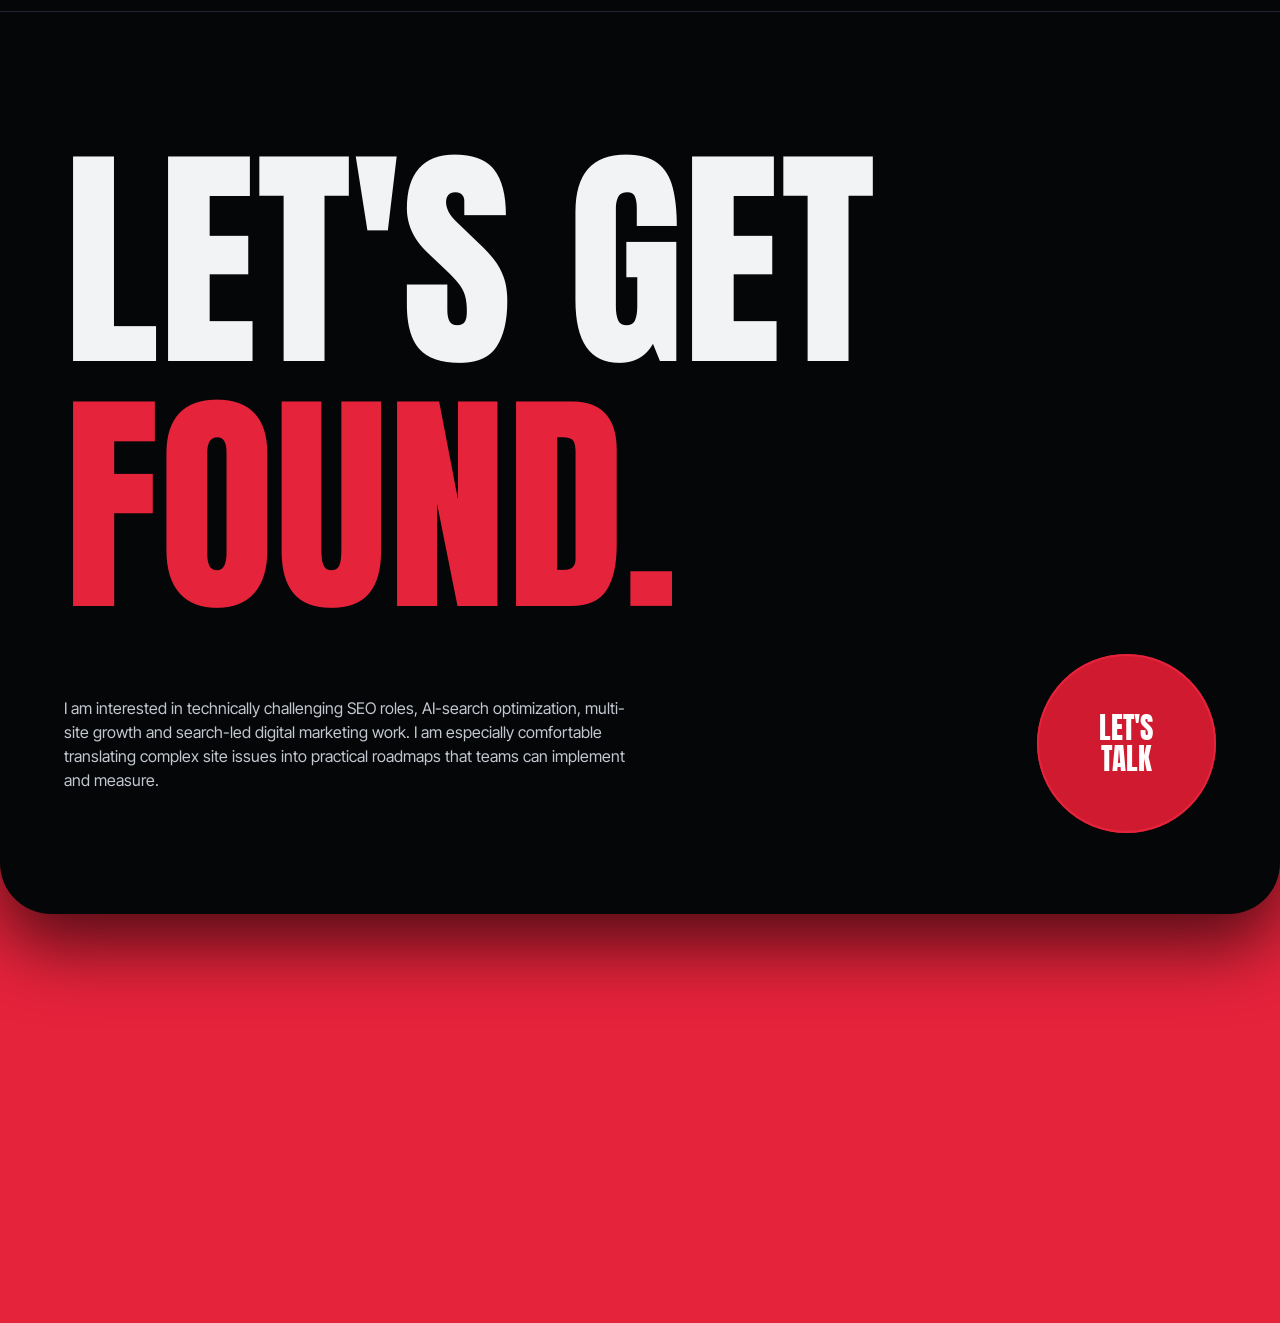
==== commit 9722690d: "Auto-update years of experience from January 2024 Co-Authored-By: Claude Opus 5.5 <noreply@anthropic" ====
--- a/index.html
+++ b/index.html
@@ -155,7 +155,15 @@
     <div class="about-copy" data-job>
       <p data-b="text">I am an SEO and digital marketing specialist with experience across AI and software development, B2B IT services, legal technology, e-commerce and crypto iGaming. My work combines technical SEO, search strategy, analytics and AI-assisted workflows to solve complex website visibility problems.</p>
       <p data-b="text">I have worked with large gaming catalogs, multilingual URLs, product and service pages, and competitive international search markets. I enjoy working closely with developers and content teams to turn technical findings into practical fixes.</p>
-      <p class="about-note" data-b="text"><b>2.9+ years</b> in digital marketing and SEO, across agency, in-house and freelance work. Based in Jaipur, India.</p>
+      <p class="about-note" data-b="text"><b id="expYears" data-since="2024-01">2.9+ years</b> in digital marketing and SEO, across agency, in-house and freelance work. Based in Jaipur, India.</p>
+      <script>
+      /* Experience counts whole months since the start date, including the current month, so it updates on its own. */
+      (function () {
+        var el = document.getElementById('expYears'), p = el.dataset.since.split('-'), now = new Date();
+        var months = (now.getFullYear() - +p[0]) * 12 + (now.getMonth() + 1 - +p[1]) + 1;
+        if (months > 0) el.textContent = (Math.floor(months / 12 * 10) / 10) + '+ years';
+      })();
+      </script>
     </div>
   </div>
 </section>
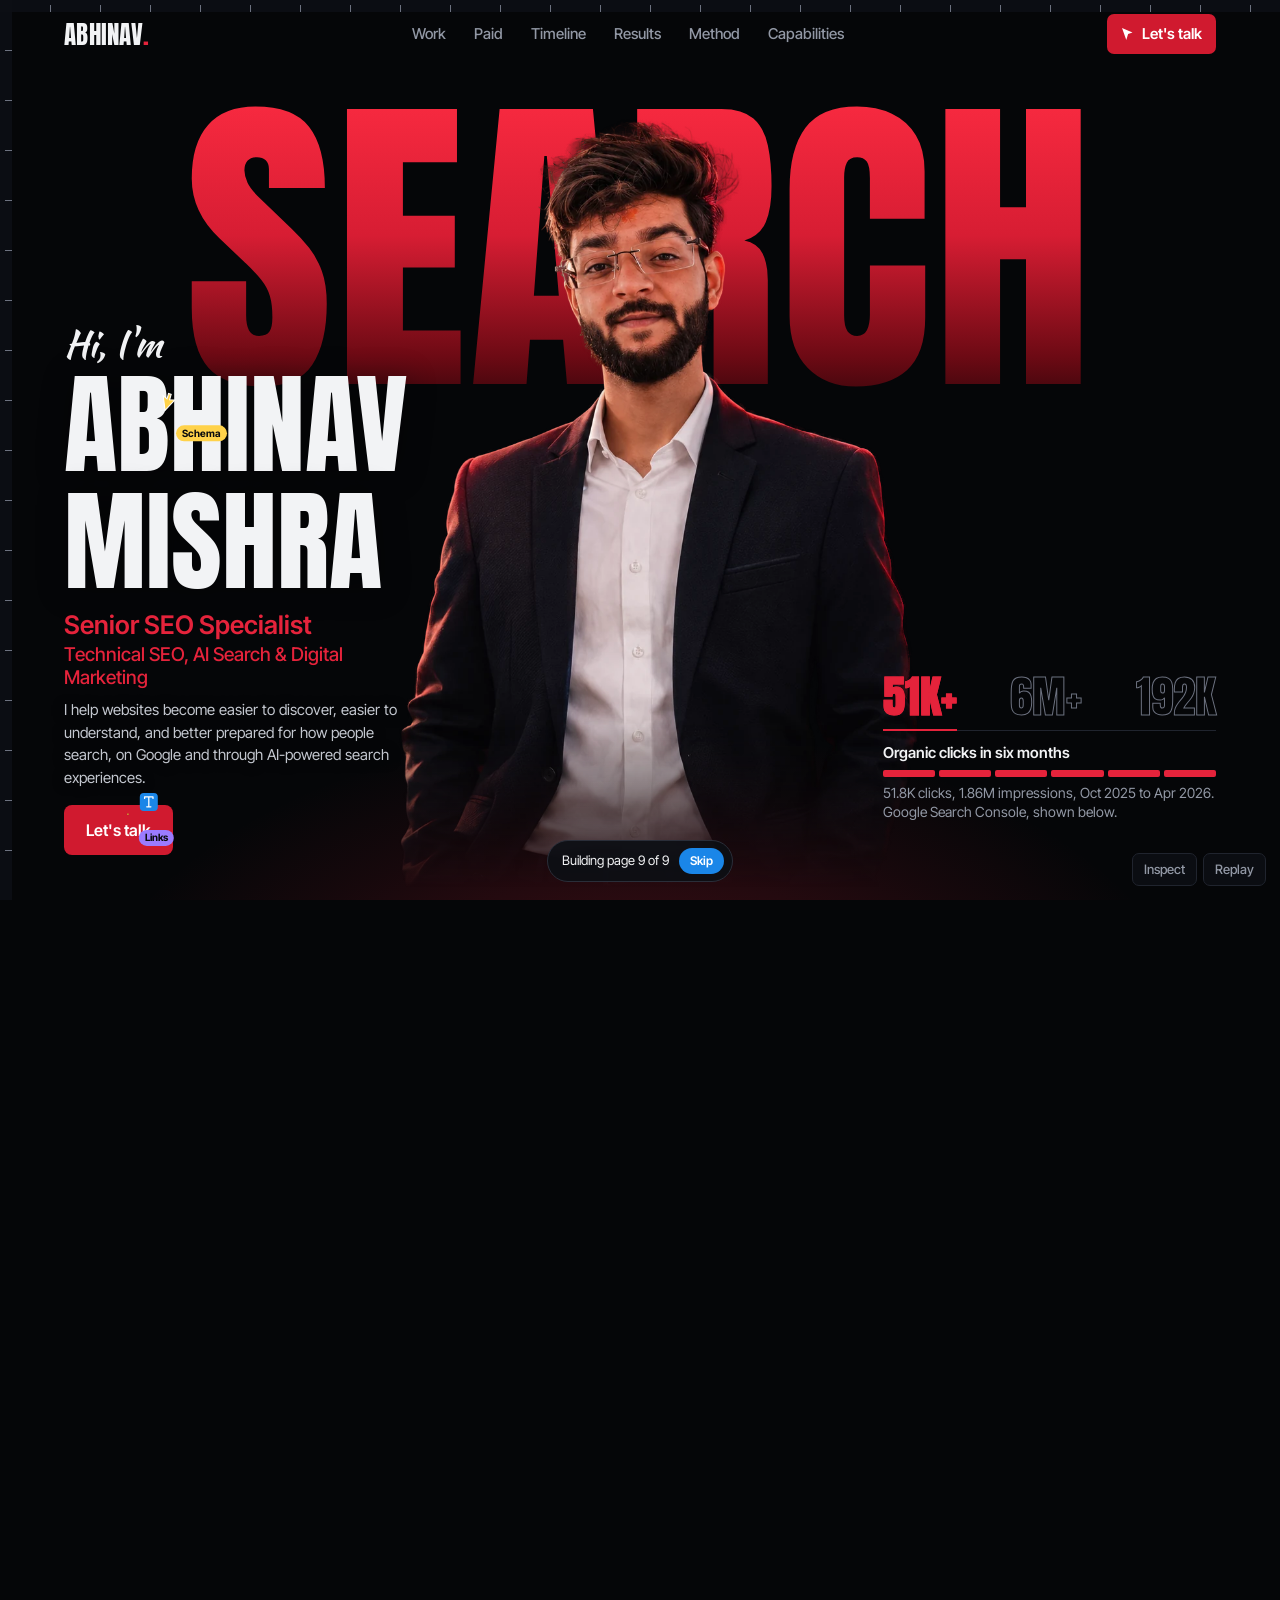
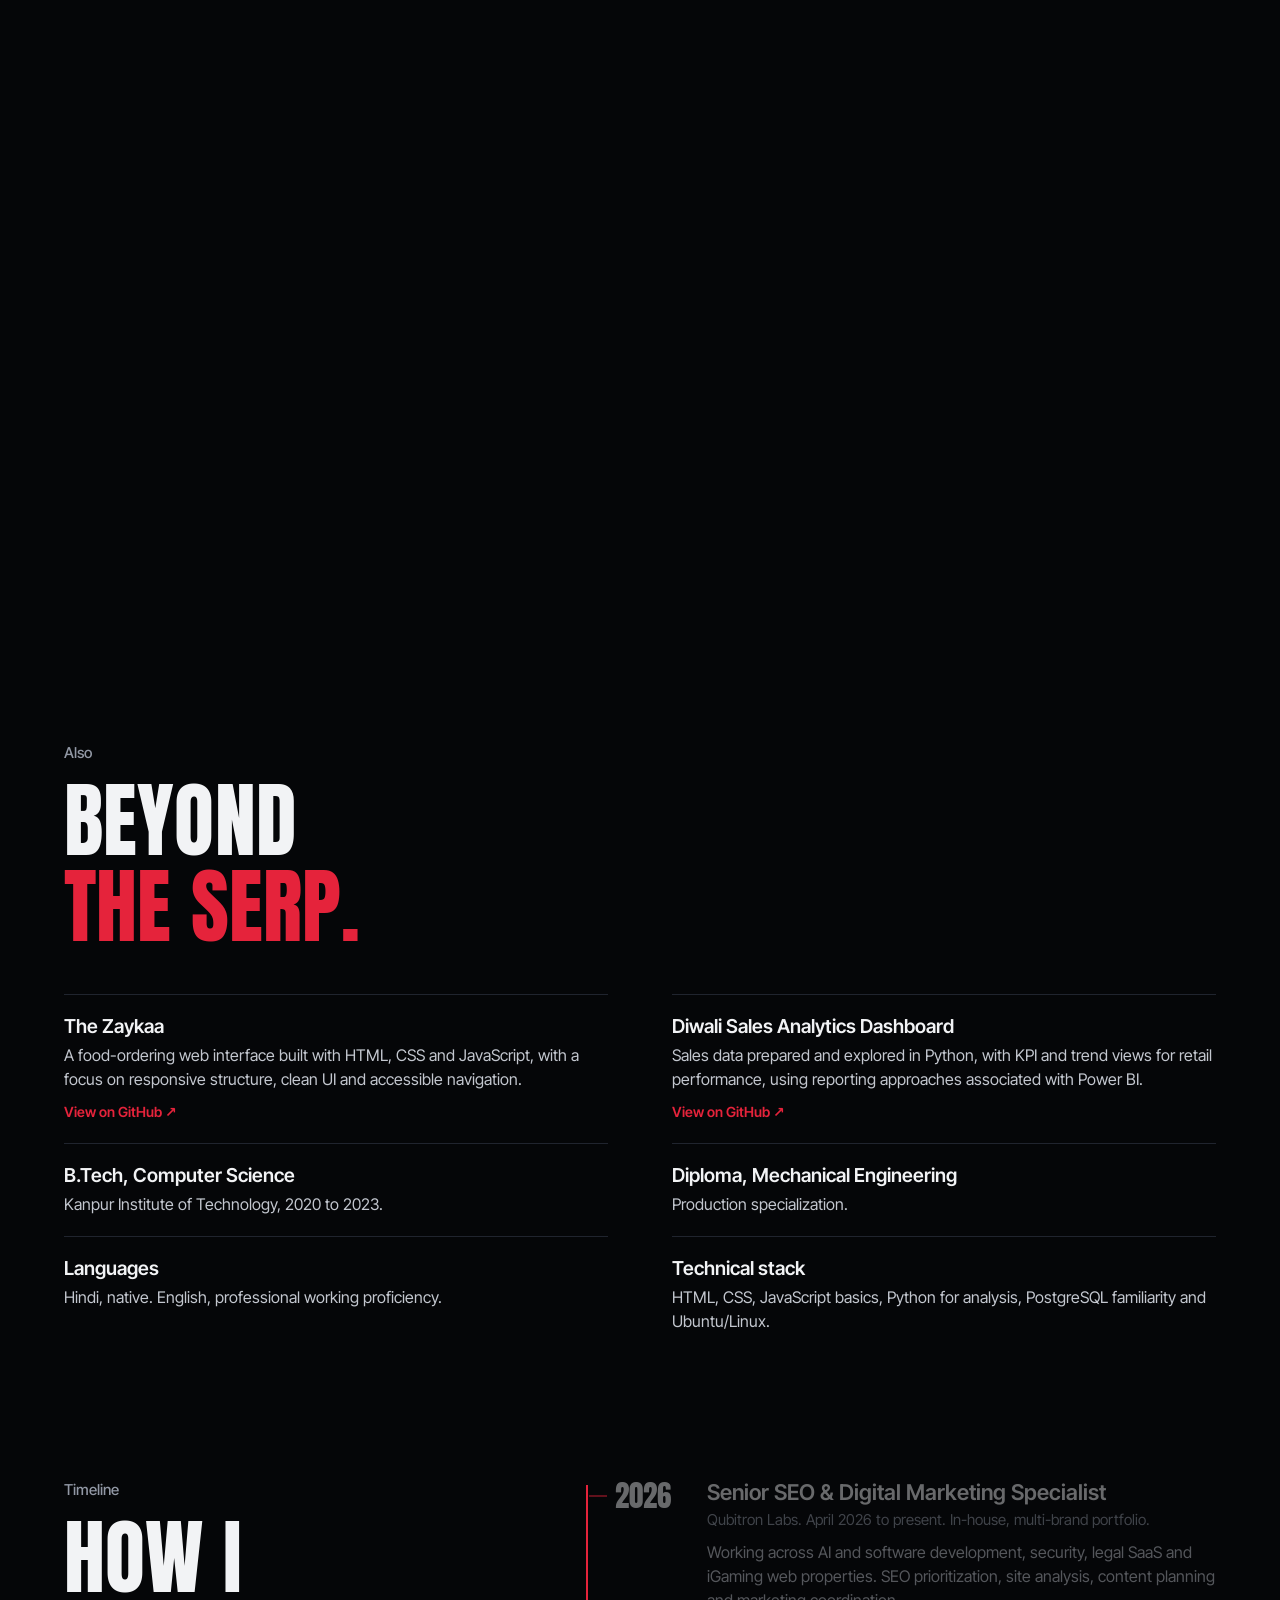
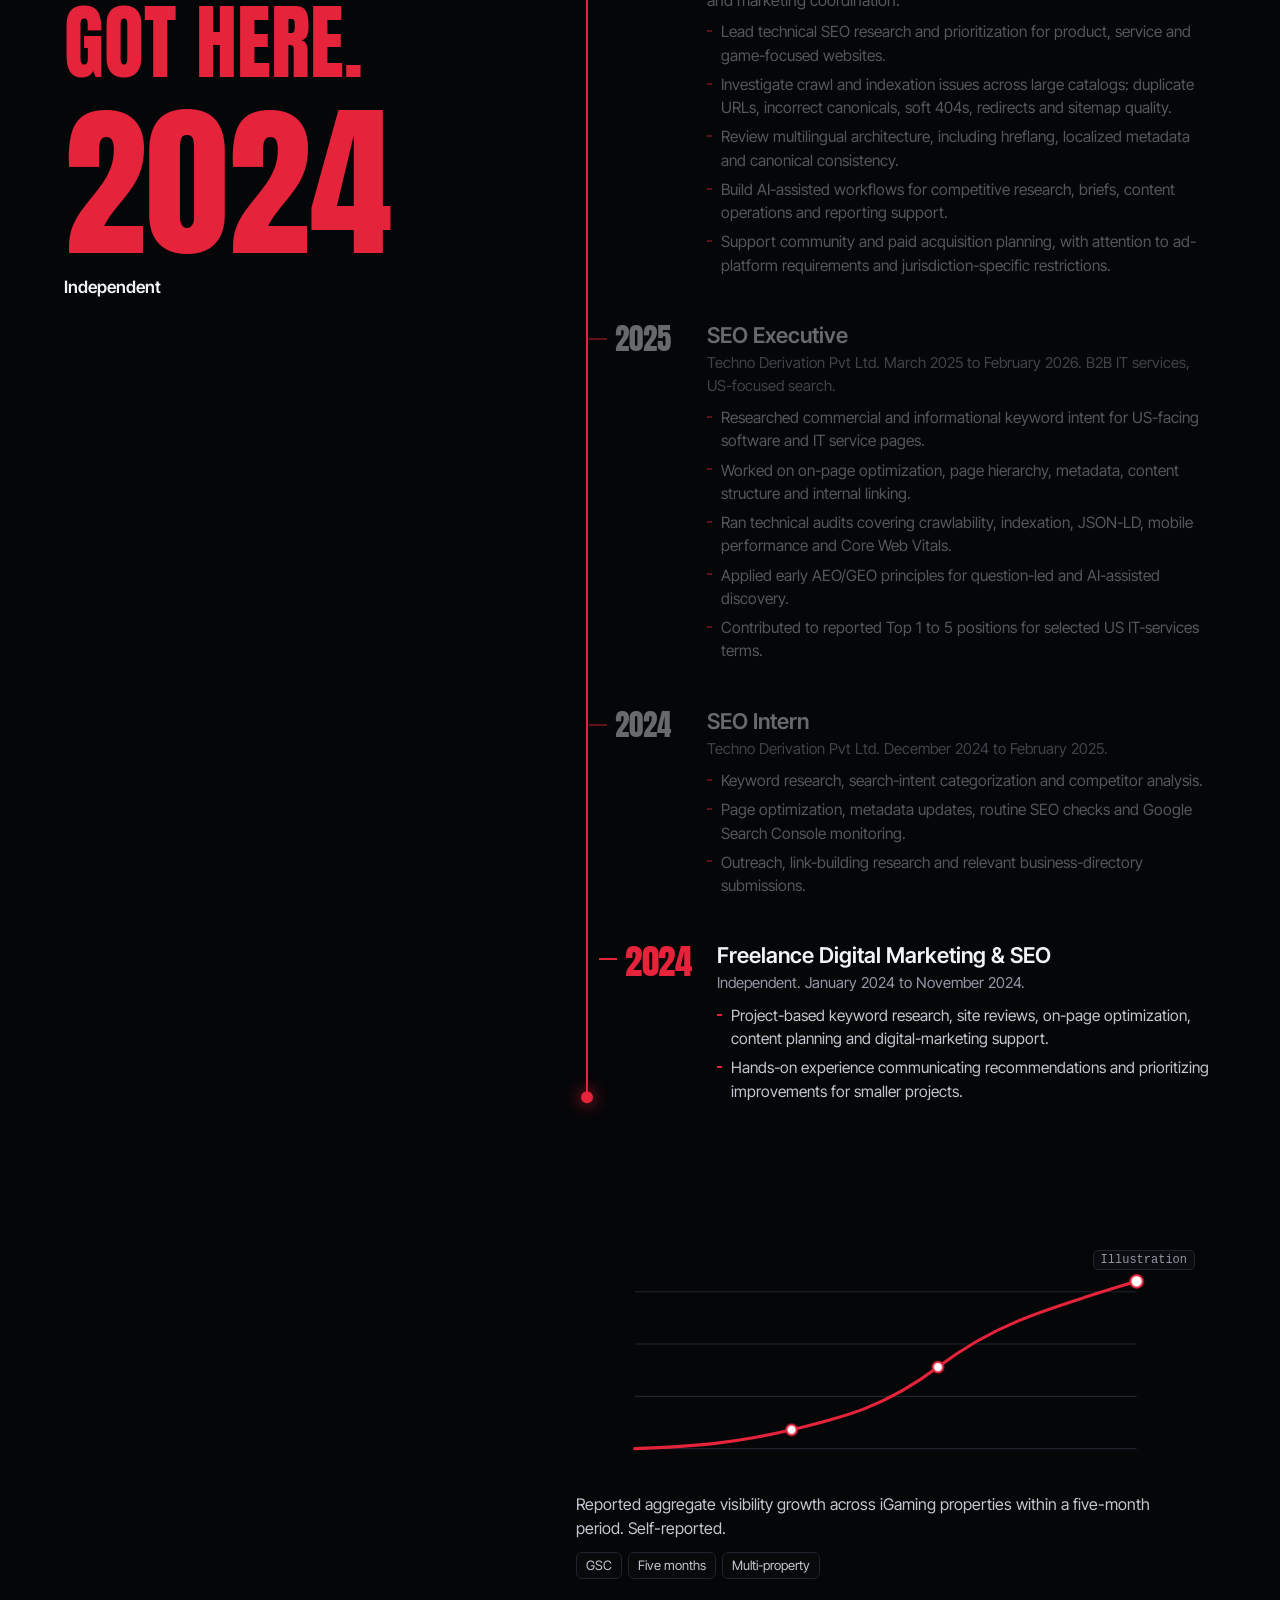
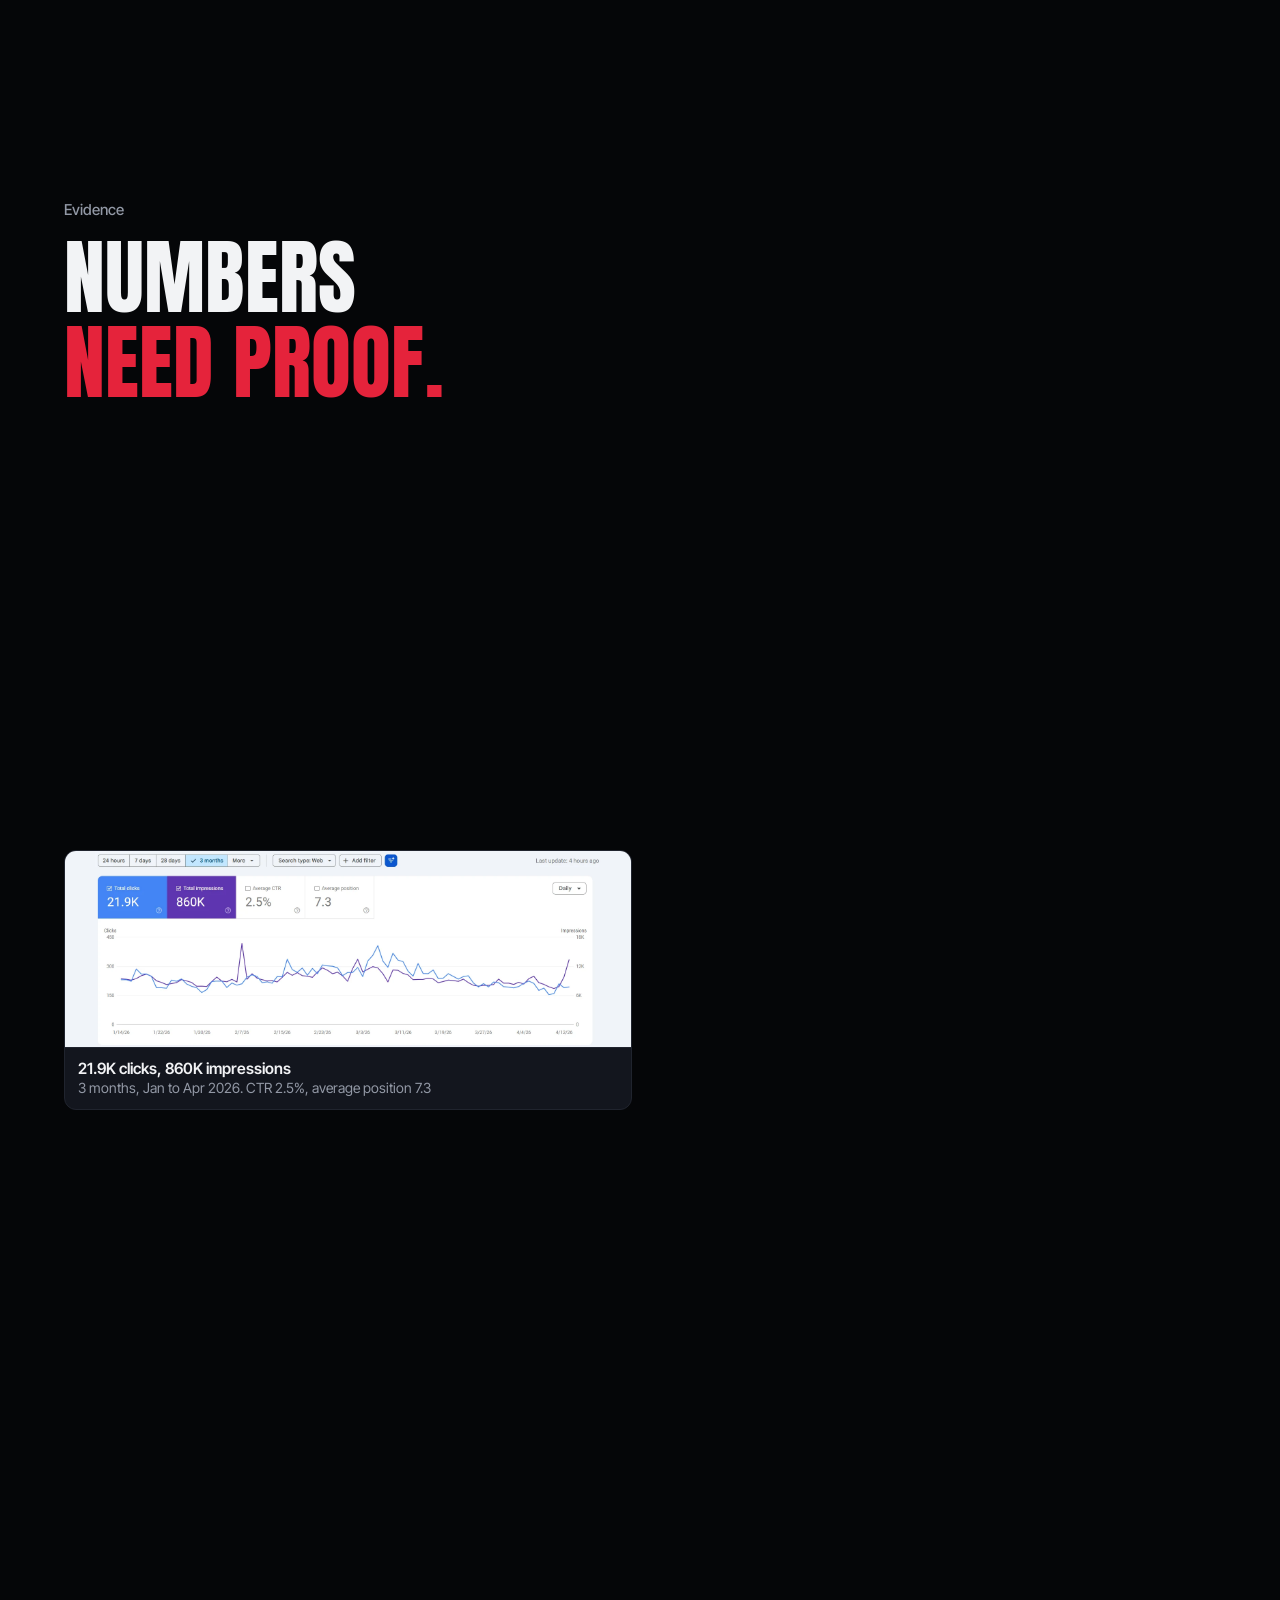
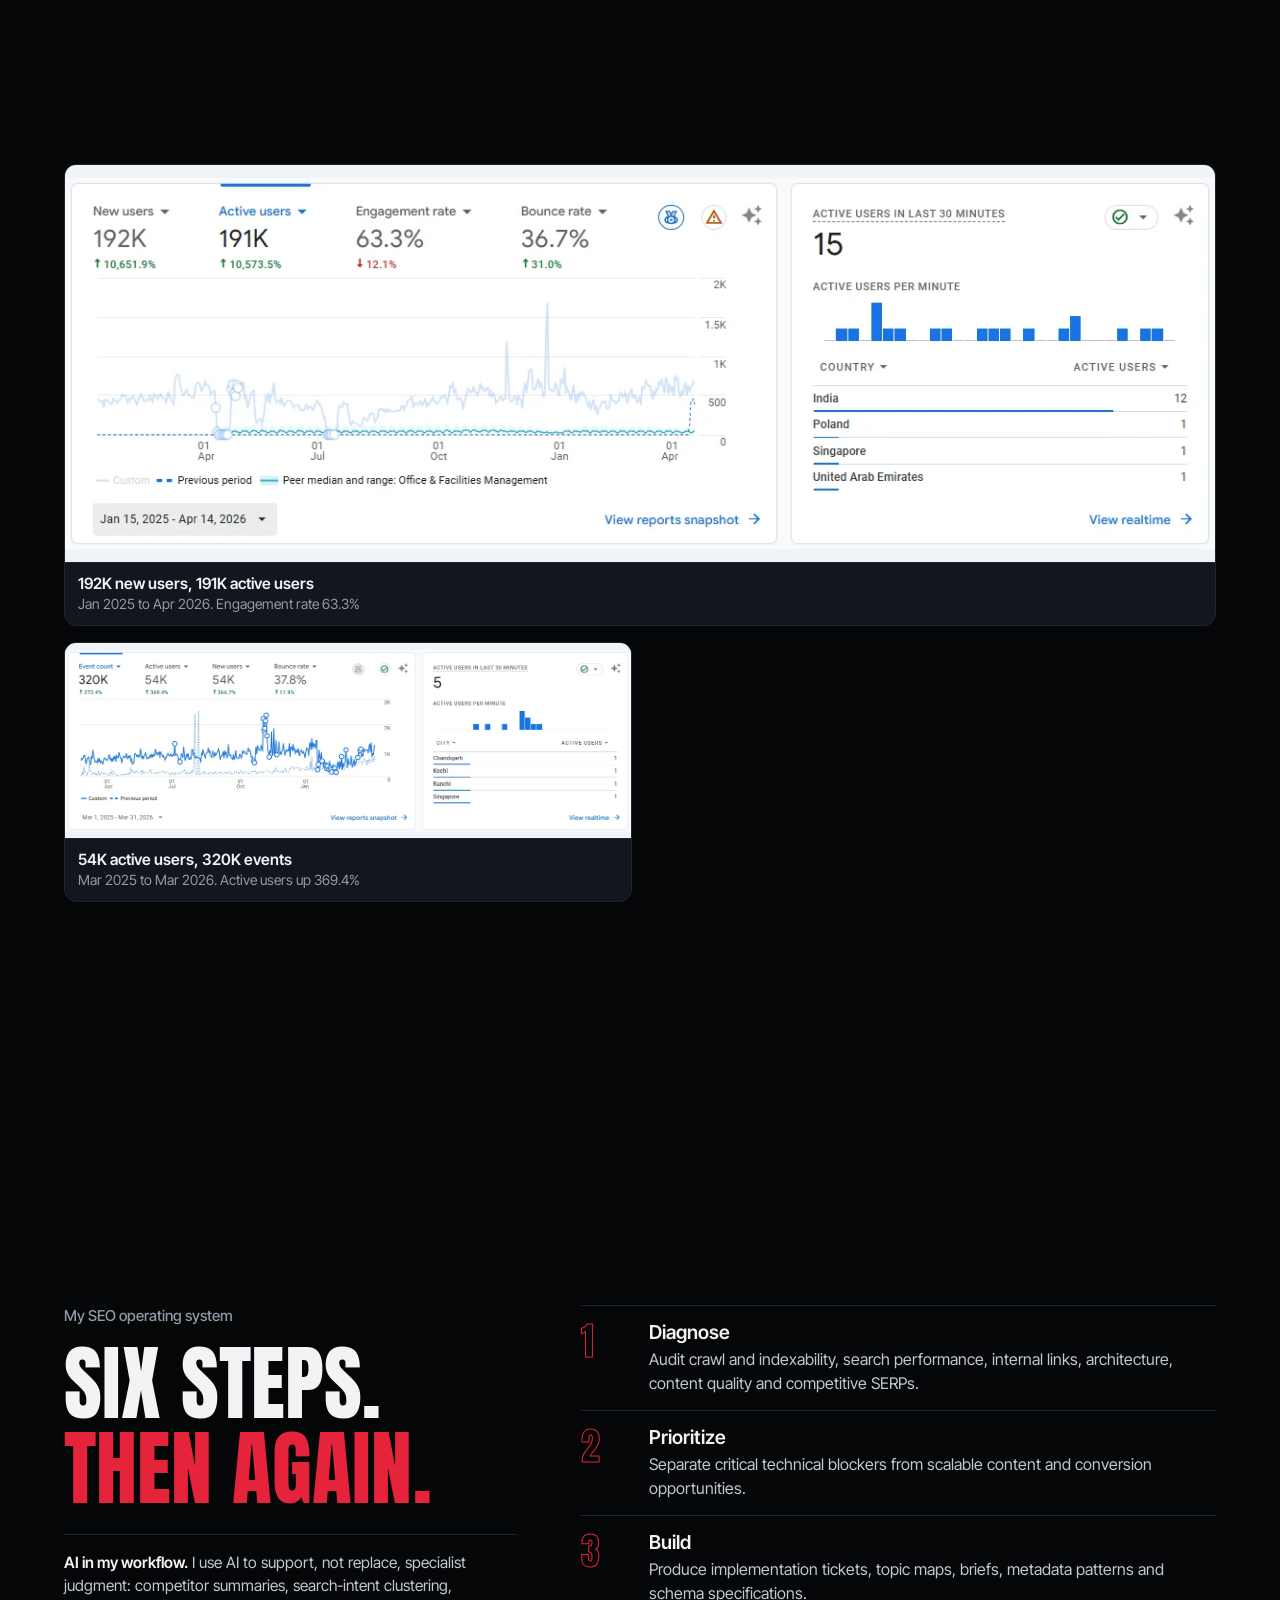
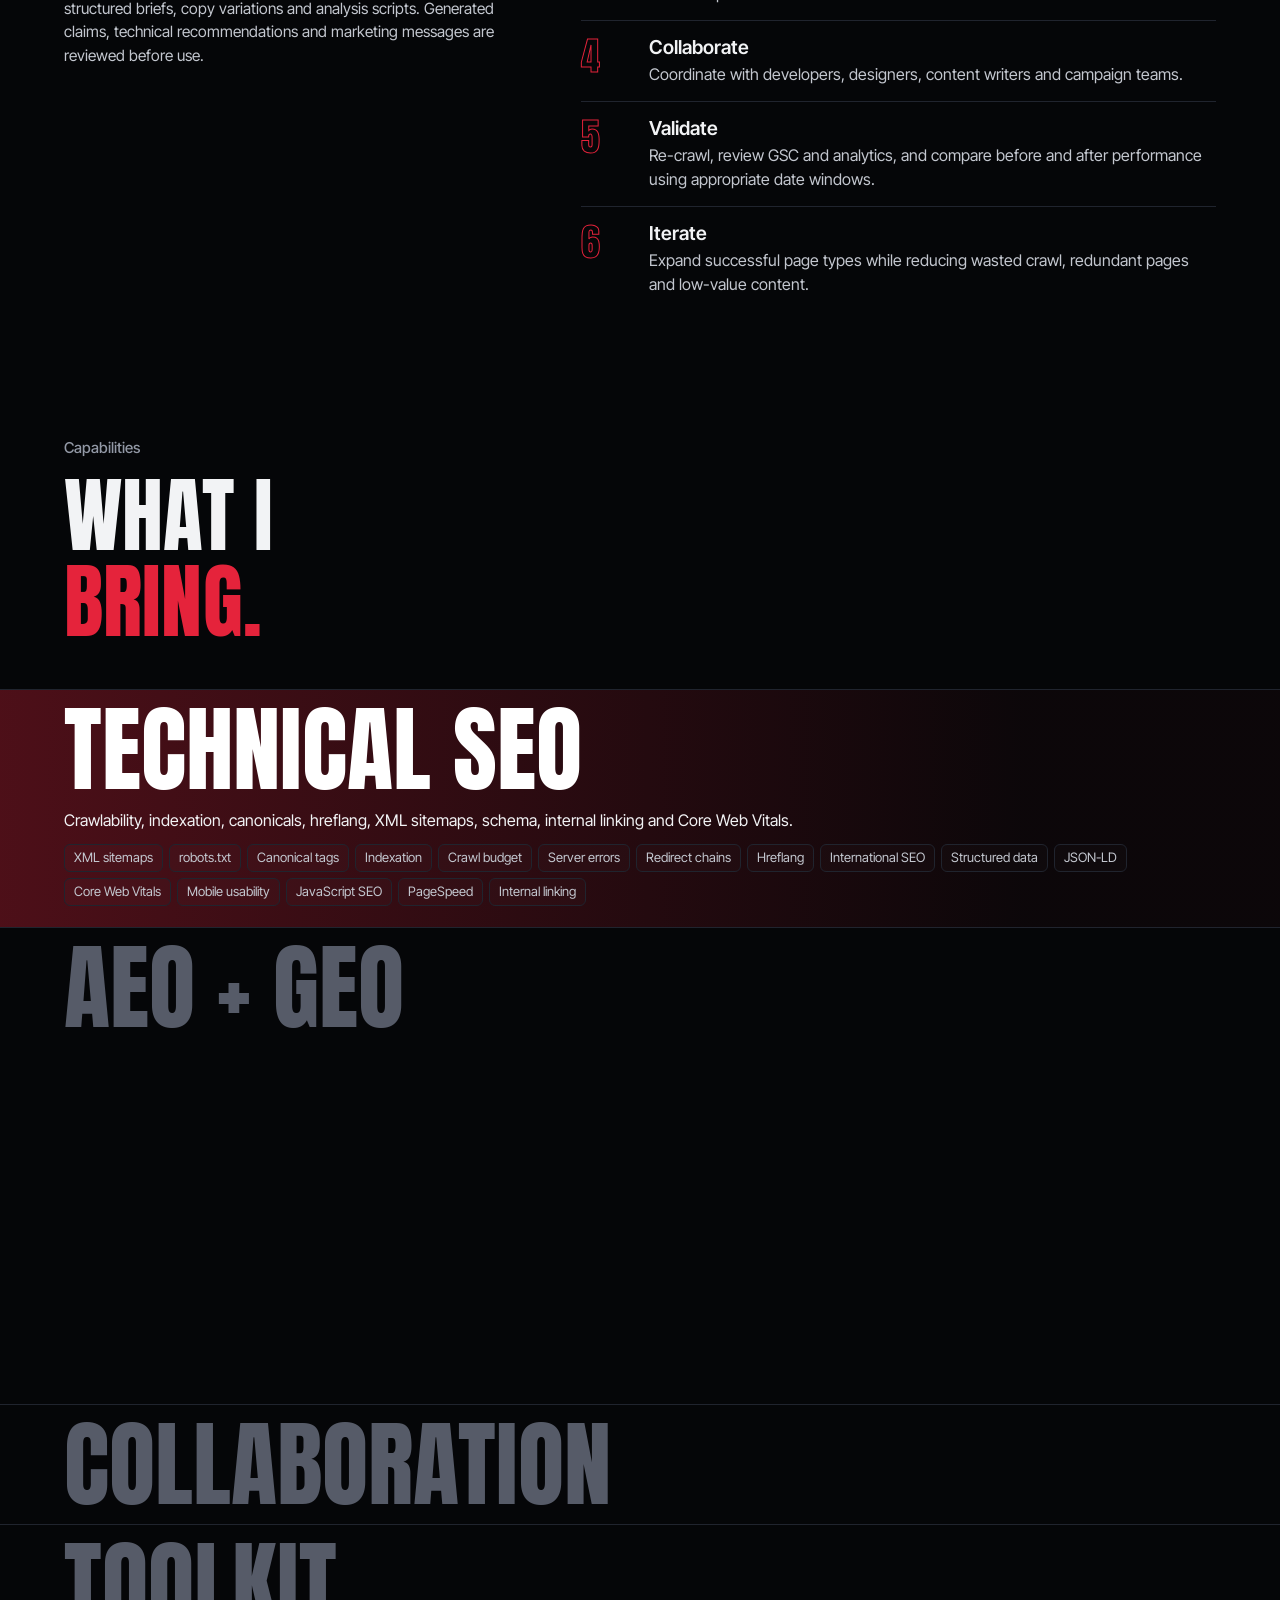
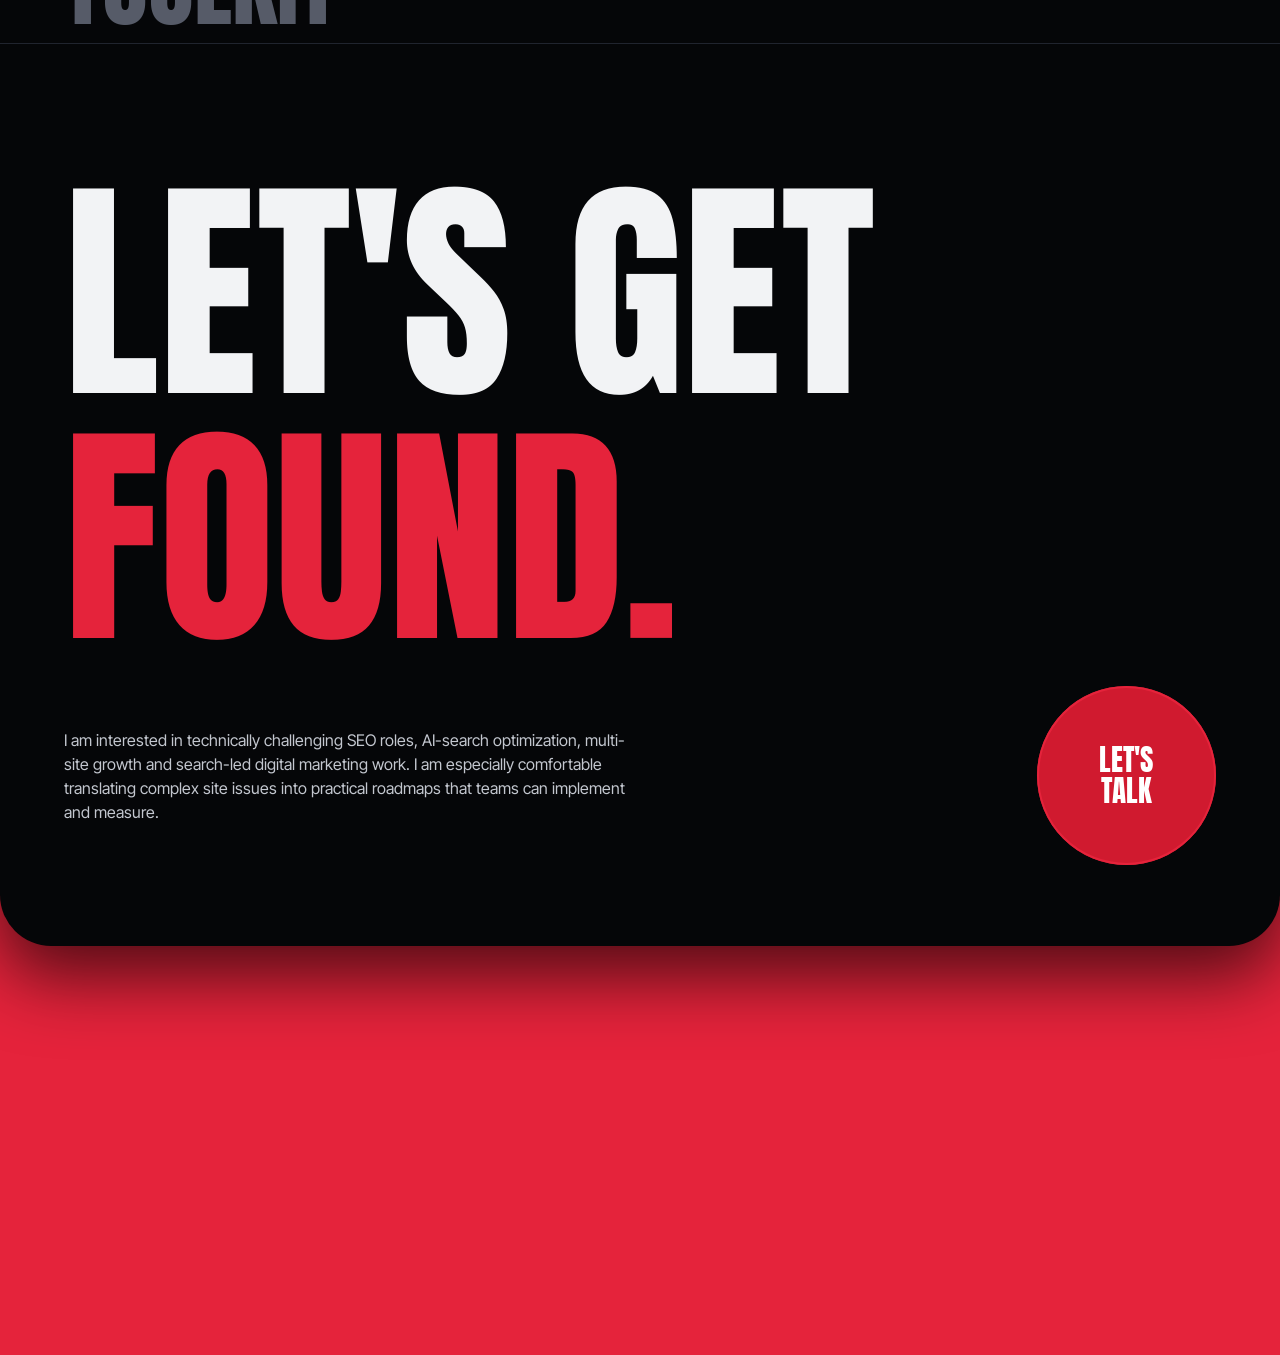
==== commit 612fd226: "Link The Zaykaa and Diwali Sales projects to their GitHub repos Co-Authored-By: Claude Opus 5.5 <nor" ====
--- a/index.html
+++ b/index.html
@@ -484,8 +484,8 @@
     <h2 class="h-section" id="also-h" data-b="head">Beyond<br><span class="hl">the SERP.</span></h2>
   </div>
   <div class="also-list">
-    <div class="also-row" data-b="ride" data-ride="row"><h3>The Zaykaa</h3><p>A food-ordering web interface built with HTML, CSS and JavaScript, with a focus on responsive structure, clean UI and accessible navigation.</p></div>
-    <div class="also-row" data-b="ride" data-ride="row"><h3>Diwali Sales Analytics Dashboard</h3><p>Sales data prepared and explored in Python, with KPI and trend views for retail performance, using reporting approaches associated with Power BI.</p></div>
+    <div class="also-row" data-b="ride" data-ride="row"><h3>The Zaykaa</h3><p>A food-ordering web interface built with HTML, CSS and JavaScript, with a focus on responsive structure, clean UI and accessible navigation.</p><a class="also-link" href="https://github.com/abhinavmishra81127-tech/zakaya-food-delivery" target="_blank" rel="noopener">View on GitHub<span aria-hidden="true"> ↗</span></a></div>
+    <div class="also-row" data-b="ride" data-ride="row"><h3>Diwali Sales Analytics Dashboard</h3><p>Sales data prepared and explored in Python, with KPI and trend views for retail performance, using reporting approaches associated with Power BI.</p><a class="also-link" href="https://github.com/abhinavmishra81127-tech/data-analytic" target="_blank" rel="noopener">View on GitHub<span aria-hidden="true"> ↗</span></a></div>
     <div class="also-row" data-b="ride" data-ride="row"><h3>B.Tech, Computer Science</h3><p>Kanpur Institute of Technology, 2020 to 2023.</p></div>
     <div class="also-row" data-b="ride" data-ride="row"><h3>Diploma, Mechanical Engineering</h3><p>Production specialization.</p></div>
     <div class="also-row" data-b="ride" data-ride="row"><h3>Languages</h3><p>Hindi, native. English, professional working proficiency.</p></div>
--- a/css/style.css
+++ b/css/style.css
@@ -165,6 +165,8 @@
 .also-row:hover::before{transform:none}
 .also-row h3{font-size:clamp(19px,1.5vw,24px);font-weight:600;color:var(--text);margin-bottom:5px;line-height:1.2}
 .also-row .chips{margin-top:10px}
+.also-link{display:inline-block;margin-top:10px;font-size:14px;font-weight:600;color:var(--red);text-decoration:none;border-bottom:1px solid transparent;transition:border-color .2s}
+.also-link:hover,.also-link:focus-visible{border-bottom-color:currentColor}
 .ride-on{position:relative;overflow:hidden}
 .ride-on::after{content:"";position:absolute;inset:0;background:linear-gradient(90deg,transparent,rgba(229,35,59,.3),transparent);transform:translateX(-100%);animation:sweep .95s var(--strong) forwards;pointer-events:none}
 @keyframes sweep{to{transform:translateX(100%)}}
